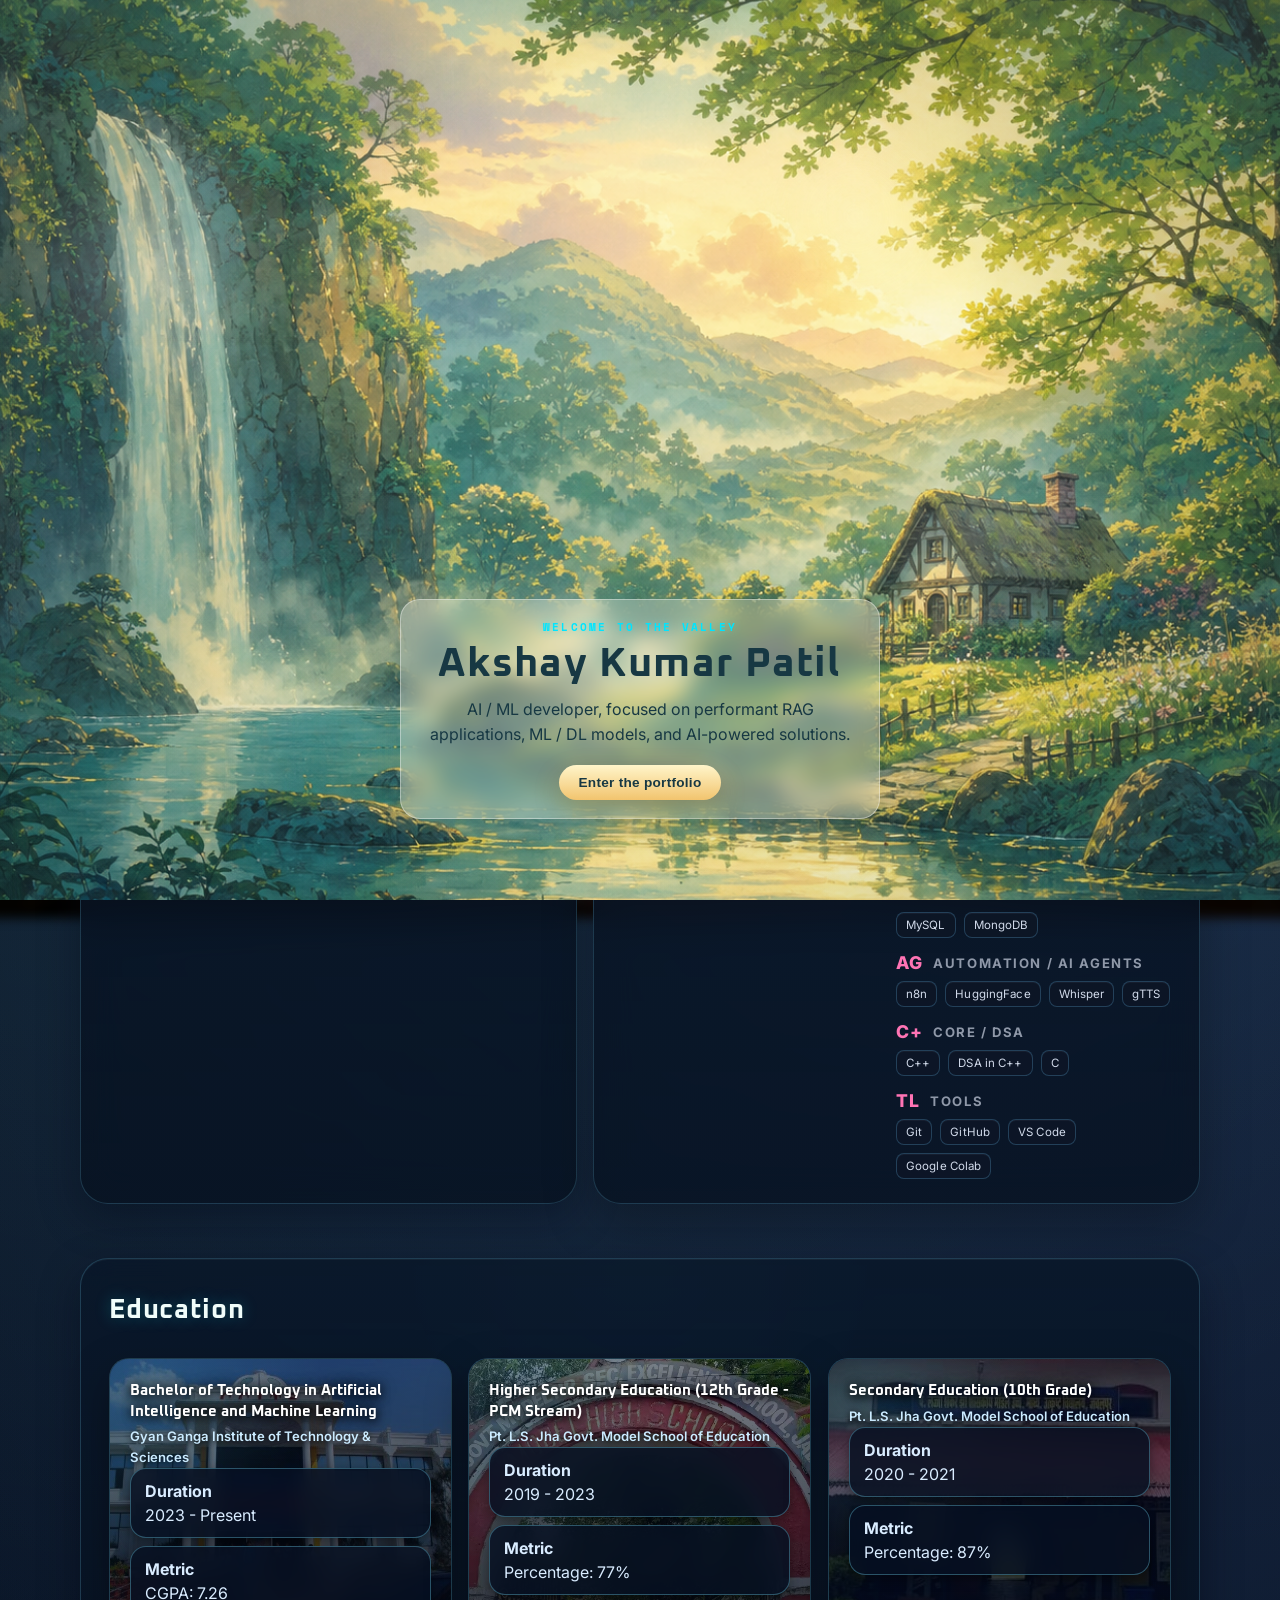
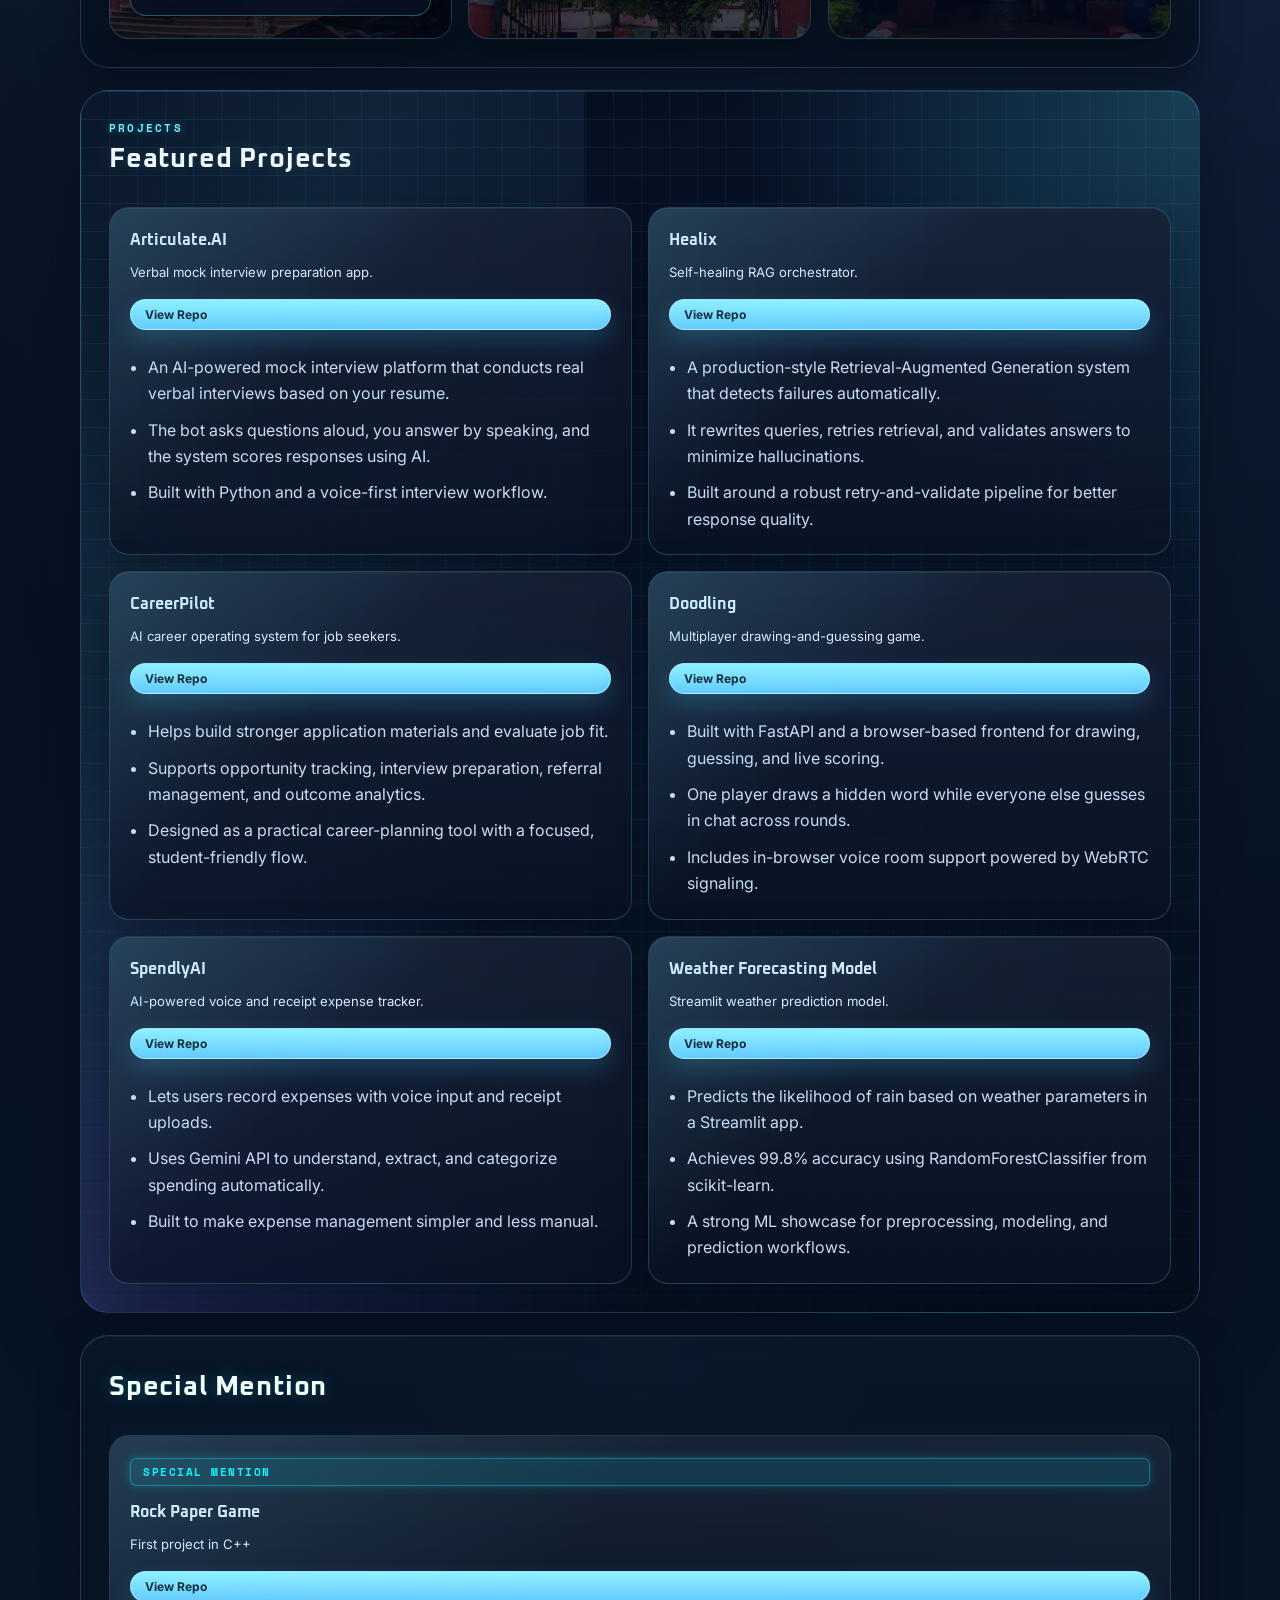
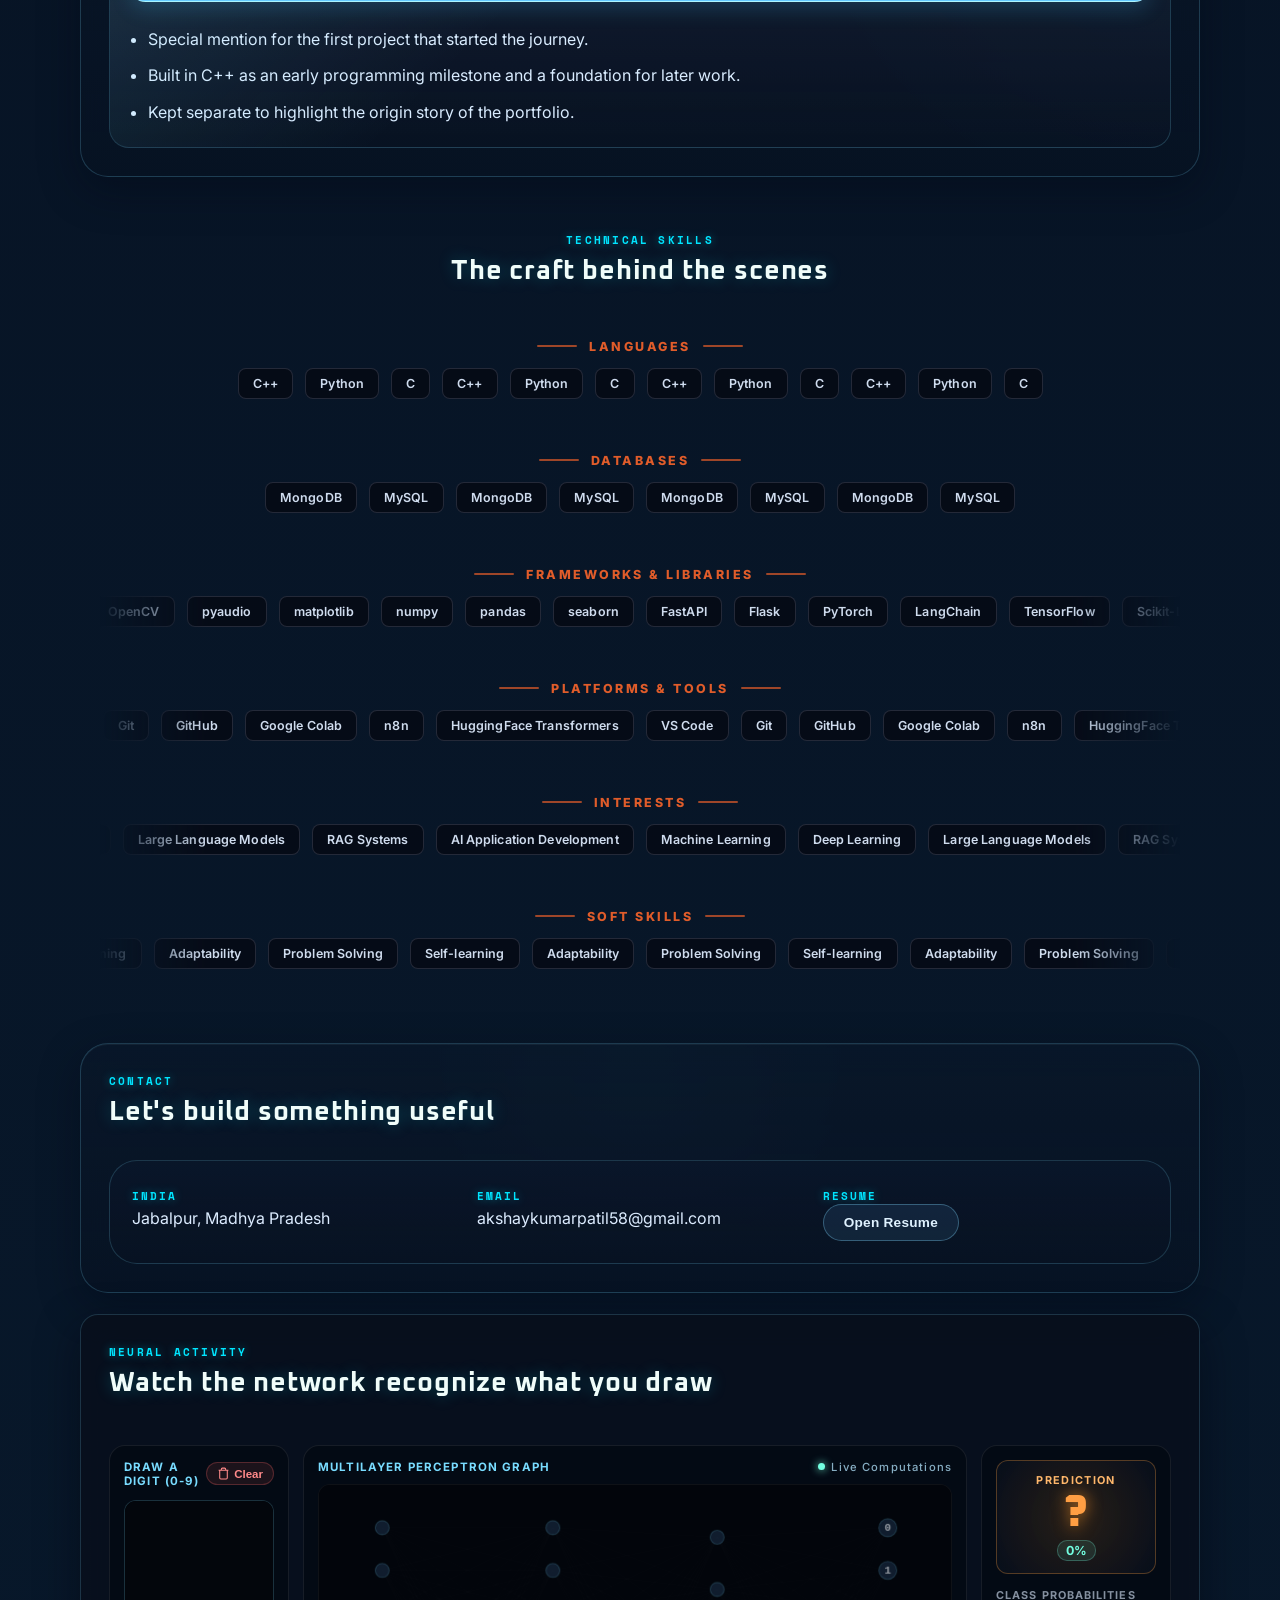
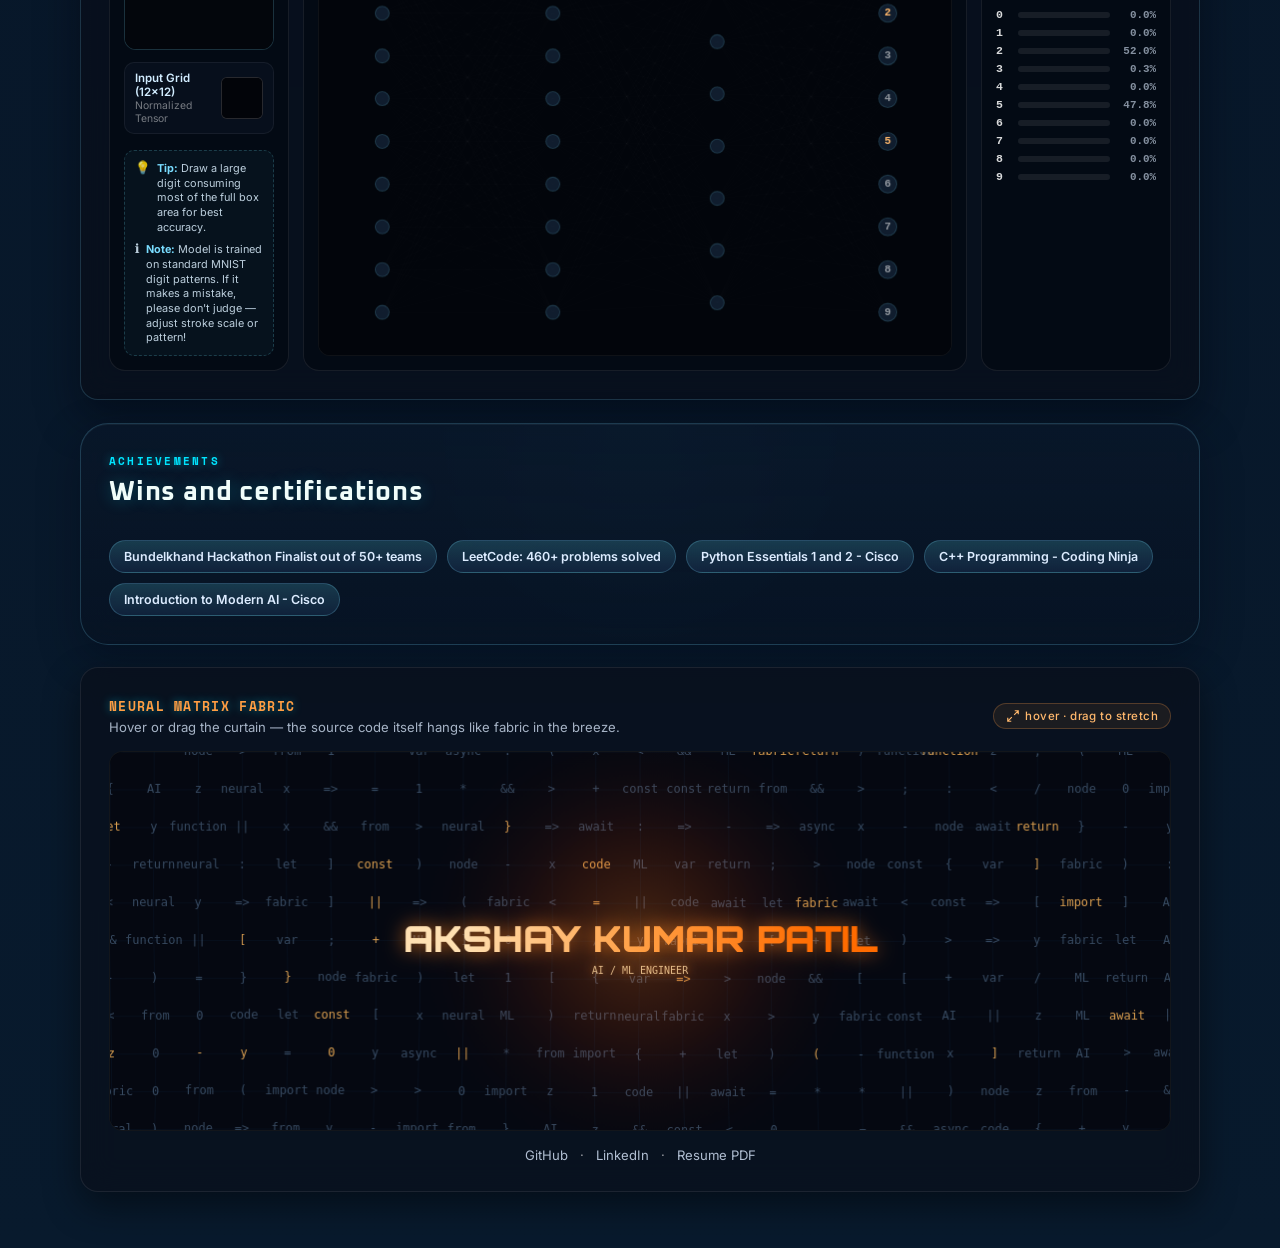
==== index.html @ a9ed763f "build: regenerate static production index.html" ====
<!DOCTYPE html>
<html lang="en">

<head>
  <meta charset="UTF-8" />
  <meta name="viewport" content="width=device-width, initial-scale=1.0" />
  <title>Akshay Kumar Patil | Ghibli Portfolio</title>
  <meta name="description" content="A Ghibli-inspired responsive portfolio for Akshay Kumar Patil." />
  <link rel="preconnect" href="https://fonts.googleapis.com" />
  <link rel="preconnect" href="https://fonts.gstatic.com" crossorigin />
  <link
    href="https://fonts.googleapis.com/css2?family=Audiowide&family=Inter:wght@400;500;600;700;800;900&family=JetBrains+Mono:wght@400;500;600;700&family=Orbitron:wght@700;800;900&family=Oxanium:wght@600;700;800&family=Space+Mono:ital,wght@0,400;0,700;1,400&display=swap"
    rel="stylesheet" />
  <link rel="stylesheet" href="/static/css/style.css" />
</head>

<body style="--scene-bg: url('/static/img/opening-ghibli.png');">
  <div class="site-bg" aria-hidden="true"></div>
  <div class="site-bg skills-bg" id="skills-bg" aria-hidden="true"></div>
  <div class="wind-trail" id="wind-trail" aria-hidden="true">
    <span class="cursor-glow" id="cursor-glow"></span>
  </div>
  <div class="storm-layer" id="storm-layer" aria-hidden="true">
    <div class="storm-vortex" aria-hidden="true">
      <span></span><span></span><span></span><span></span><span></span>
    </div>
    <div class="storm-alert" role="alertdialog" aria-modal="true" aria-labelledby="storm-title"
      aria-describedby="storm-copy">
      <p class="eyebrow">The valley is restless</p>
      <h2 id="storm-title">A little too much wind</h2>
      <p id="storm-copy">The portfolio has been swept into a playful storm.</p>
      <button class="button primary" id="reset-storm" type="button">Reset everything</button>
    </div>
  </div>
  <div class="opening-screen" id="opening-screen" aria-hidden="false">
    <div class="opening-scene">
      <div class="opening-bg"></div>
      <div class="opening-vignette"></div>
      <div class="floating-particles"></div>
      <div class="opening-copy">
        <p class="eyebrow">Welcome to the valley</p>
        <h1>Akshay Kumar Patil</h1>
        <p>AI / ML developer, focused on performant RAG applications, ML / DL models, and AI-powered solutions.</p>
        <button class="enter-button" id="enter-button" type="button">Enter the portfolio</button>
      </div>
    </div>
  </div>

  <main class="portfolio-shell">
    <header class="hero" id="hero">
      <div class="hero-intro glass reveal">
        <div class="hero-embers" aria-hidden="true">
          <span class="ember ember-1"></span>
          <span class="ember ember-2"></span>
          <span class="ember ember-3"></span>
          <span class="ember ember-4"></span>
          <span class="ember ember-5"></span>
        </div>
        <p class="hero-kicker" id="hero-kicker">AI/ML + RAG BUILDS</p>
        <h1 id="hero-name" class="tech-hero-title"><span class="name-first">Akshay</span> <span class="name-mid">Kumar</span> <span class="name-last">Patil</span></h1>
        <p class="hero-bio" id="hero-bio">I build performant RAG applications, ML/DL models, LLM systems, and practical
          machine learning tools with clean demos, robust architectures, and production-ready workflows.</p>
        <div class="hero-chips tech-chips" id="hero-chips"></div>
        <div class="hero-actions tech-actions">
          <button class="tech-btn" id="view-projects" type="button">View Projects</button>
          <button class="tech-btn resume-btn" id="open-resume" type="button"><span class="btn-arrow">↓</span>
            Resume</button>
          <button class="tech-btn" id="contact-me" type="button">Contact Me</button>
        </div>
        <div class="hero-identity-reveal" id="hero-identity-reveal"
          aria-label="Move the pointer across the robot to reveal Akshay">
          <img class="hero-person-image" src="/static/img/hero-akshay-cutout.png" alt="Akshay Kumar Patil" />
          <img class="hero-robot-image" src="/static/img/hero-robot.png" alt="" aria-hidden="true" />
          <span class="hero-reveal-label" aria-hidden="true">Reveal Akshay</span>
        </div>
      </div>

      <div class="hero-panels">
        <section class="hero-stats glass reveal">
          <div class="panel-head">
            <p class="eyebrow">Snapshot</p>
            <h3>At a glance</h3>
          </div>
          <div class="metric-grid" id="hero-metrics"></div>
        </section>

        <section class="hero-analytics glass reveal">
          <div class="panel-head">
            <p class="eyebrow">Analytics & Skills</p>
            <h3>Domain Mastery</h3>
          </div>
          <div class="analytics-layout">
            <div class="competency-map" aria-label="8D competency mapping chart">
              <svg viewBox="0 0 320 320" role="img" aria-labelledby="competency-title competency-description">
                <title id="competency-title">8D competency mapping</title>
                <desc id="competency-description">An abstract radar map representing Akshay's technical competency
                  areas.</desc>
                <g class="map-grid">
                  <circle cx="160" cy="160" r="112"></circle>
                  <circle cx="160" cy="160" r="84"></circle>
                  <circle cx="160" cy="160" r="56"></circle>
                  <circle cx="160" cy="160" r="28"></circle>
                  <path d="M160 48V272M48 160H272M81 81L239 239M239 81L81 239"></path>
                </g>
                <polygon class="map-area" points="160,58 232,88 260,160 229,228 160,258 89,225 58,160 90,91"></polygon>
                <polygon class="map-line" points="160,58 232,88 260,160 229,228 160,258 89,225 58,160 90,91"></polygon>
                <g class="map-points">
                  <circle cx="160" cy="58" r="4"></circle>
                  <circle cx="232" cy="88" r="4"></circle>
                  <circle cx="260" cy="160" r="4"></circle>
                  <circle cx="229" cy="228" r="4"></circle>
                  <circle cx="160" cy="258" r="4"></circle>
                  <circle cx="89" cy="225" r="4"></circle>
                  <circle cx="58" cy="160" r="4"></circle>
                  <circle cx="90" cy="91" r="4"></circle>
                </g>
              </svg>
              <p><span class="map-signal">*</span> 8D COMPETENCY MAPPING</p>
            </div>
            <div class="domain-mastery" id="domain-mastery"></div>
          </div>
        </section>
      </div>
    </header>

    <section class="section glass reveal">
      <div class="section-heading">
        <h3>Education</h3>
      </div>
      <div class="cards grid-3" id="education-grid"></div>
    </section>

    <section class="section glass reveal futuristic-projects" id="projects-section">
      <div class="section-heading">
        <p class="eyebrow">Projects</p>
        <h3>Featured Projects</h3>
      </div>
      <div class="cards grid-2" id="projects-grid"></div>
    </section>

    <section class="section glass reveal">
      <div class="section-heading">
        <h3>Special Mention</h3>
      </div>
      <div class="special-project" id="special-project"></div>
    </section>

    <section class="section glass reveal" id="skills-anchor">
      <div class="section-heading">
        <p class="eyebrow">Technical Skills</p>
        <h3>The craft behind the scenes</h3>
      </div>
      <div class="skills-grid" id="skills-grid"></div>
    </section>

    <section class="section glass reveal" id="contact-section">
      <div class="section-heading">
        <p class="eyebrow">Contact</p>
        <h3>Let's build something useful</h3>
      </div>
      <div class="contact-strip">
        <div>
          <p class="card-label">India</p>
          <p>Jabalpur, Madhya Pradesh</p>
        </div>
        <div>
          <p class="card-label">Email</p>
          <p id="contact-email"></p>
        </div>
        <div>
          <p class="card-label">Resume</p>
          <button class="button secondary" id="footer-open-resume" type="button">Open Resume</button>
        </div>
      </div>
    </section>

    <!-- Neural Activity Section -->
    <section class="section neural-activity-section glass reveal" id="neural-activity-section">
      <div class="section-heading">
        <p class="eyebrow">Neural Activity</p>
        <h3>Watch the network recognize what you draw</h3>
      </div>

      <div class="neural-app-container">
        <!-- Left Panel: Drawing Canvas & Downsample Preview -->
        <div class="neural-canvas-panel">
          <div class="canvas-header">
            <span class="canvas-label">DRAW A DIGIT (0-9)</span>
            <button type="button" class="clear-btn" id="neural-clear-btn">
              <svg viewBox="0 0 24 24" width="13" height="13" fill="none" stroke="currentColor" stroke-width="2">
                <path d="M3 6h18M19 6v14a2 2 0 0 1-2 2H7a2 2 0 0 1-2-2V6m3 0V4a2 2 0 0 1 2-2h4a2 2 0 0 1 2 2v2" />
              </svg>
              Clear
            </button>
          </div>
          <div class="canvas-wrapper">
            <canvas id="neural-draw-canvas" width="160" height="160"></canvas>
          </div>
          <div class="downsample-preview-box">
            <div class="downsample-info">
              <span class="downsample-label">Input Grid (12x12)</span>
              <span class="downsample-sub">Normalized Tensor</span>
            </div>
            <canvas id="neural-downsample-canvas" width="48" height="48"></canvas>
          </div>

          <!-- Drawing Guide Note Box -->
          <div class="drawing-guide-note">
            <div class="guide-note-item">
              <span class="guide-icon">💡</span>
              <p><strong>Tip:</strong> Draw a large digit consuming most of the full box area for best accuracy.</p>
            </div>
            <div class="guide-note-item">
              <span class="guide-icon">ℹ️</span>
              <p><strong>Note:</strong> Model is trained on standard MNIST digit patterns. If it makes a mistake, please
                don't judge — adjust stroke scale or pattern!</p>
            </div>
          </div>
        </div>

        <!-- Center Panel: Interactive Real-Time Neural Network Graph -->
        <div class="neural-graph-panel">
          <div class="graph-header">
            <span>MULTILAYER PERCEPTRON GRAPH</span>
            <span class="pulse-indicator"><span class="pulse-dot"></span> Live Computations</span>
          </div>
          <div class="graph-canvas-wrap" id="neural-graph-wrap">
            <canvas id="neural-graph-canvas"></canvas>
            <div class="neural-tooltip" id="neural-tooltip" aria-hidden="true"></div>
          </div>
        </div>

        <!-- Right Panel: Output & Confidence Distribution -->
        <div class="neural-output-panel">
          <div class="output-prediction-card">
            <span class="output-label">PREDICTION</span>
            <div class="prediction-value" id="neural-pred-val">?</div>
            <div class="confidence-badge" id="neural-conf-badge">0%</div>
          </div>

          <div class="probability-bars-wrap">
            <span class="prob-title">CLASS PROBABILITIES</span>
            <div class="prob-list" id="neural-prob-list">
              <!-- Dynamically populated 0-9 probability bars -->
            </div>
          </div>
        </div>
      </div>
    </section>

    <section class="section glass reveal">
      <div class="section-heading">
        <p class="eyebrow">Achievements</p>
        <h3>Wins and certifications</h3>
      </div>
      <div class="badge-row" id="achievements-row"></div>
    </section>
    <section class="section matrix-fabric-section glass reveal" id="matrix-section">
      <div class="matrix-header">
        <div class="matrix-title-group">
          <p class="eyebrow">Neural Matrix Fabric</p>
          <p class="matrix-desc">Hover or drag the curtain — the source code itself hangs like fabric in the breeze.</p>
        </div>
        <div class="matrix-badge">
          <svg class="matrix-badge-icon" viewBox="0 0 24 24" width="14" height="14" fill="none" stroke="currentColor"
            stroke-width="2">
            <path d="M15 3h6v6M14 10l6-6M9 21H3v-6M10 14l-6 6" />
          </svg>
          <span>hover &middot; drag to stretch</span>
        </div>
      </div>

      <div class="matrix-canvas-card">
        <canvas id="matrix-fabric-canvas"></canvas>
      </div>

      <footer class="matrix-footer">
        <p class="footer-links">
          <a id="footer-github" href="#" target="_blank" rel="noreferrer">GitHub</a>
          <span>&middot;</span>
          <a id="footer-linkedin" href="#" target="_blank" rel="noreferrer">LinkedIn</a>
          <span>&middot;</span>
          <a id="footer-resume" href="#" target="_blank" rel="noreferrer">Resume PDF</a>
        </p>
      </footer>
    </section>

  </main>

  <div class="resume-modal" id="resume-modal" aria-hidden="true">
    <div class="resume-backdrop" id="resume-backdrop"></div>
    <section class="resume-card" role="dialog" aria-modal="true" aria-label="Resume preview">
      <div class="resume-toolbar">
        <div>
          <p class="eyebrow">Resume Preview</p>
          <h3>Akshay Kumar Patil</h3>
        </div>
        <button class="button secondary" id="close-resume" type="button">Close</button>
      </div>
      <iframe class="resume-frame" src="/static/resume/Akshay_updated_resume_main.pdf"
        title="Akshay Kumar Patil Resume"></iframe>
    </section>
  </div>

  <script src="/static/js/main.js"></script>
</body>

</html>
---- static/css/style.css ----
:root {
  --sky-1: #08111f;
  --sky-2: #0b1f35;
  --sky-3: #12385c;
  --ink: #dcecff;
  --surface: rgba(11, 28, 48, 0.42);
  --surface-strong: rgba(15, 38, 64, 0.58);
  --border: rgba(145, 225, 255, 0.24);
  --shadow: 0 14px 40px rgba(3, 8, 20, 0.38);
  --accent: #70e8ff;
  --accent-2: #79a7ff;
  --accent-3: #73ffe1;
  --display-font: 'Oxanium', 'Audiowide', 'Orbitron', -apple-system, sans-serif;
  --body-font: 'Inter', 'Segoe UI', system-ui, sans-serif;
  --mono-font: 'Space Mono', 'JetBrains Mono', monospace;
}

* {
  box-sizing: border-box;
}

html {
  scroll-behavior: smooth;
}

body {
  margin: 0;
  color: var(--ink);
  font-family: var(--body-font);
  background:
    radial-gradient(circle at 20% 0%, rgba(115, 255, 234, 0.12), rgba(115, 255, 234, 0) 28%),
    radial-gradient(circle at 88% 12%, rgba(108, 160, 255, 0.18), rgba(108, 160, 255, 0) 34%),
    linear-gradient(180deg, #050b17 0%, #071324 42%, #081a2d 100%);
  min-height: 100vh;
  overflow-x: hidden;
}

.site-bg {
  position: fixed;
  inset: 0;
  z-index: -2;
  background:
    linear-gradient(180deg, rgba(2, 12, 22, 0.22), rgba(3, 9, 18, 0.70)),
    var(--scene-bg) center center / cover no-repeat;
  transform: scale(1.04);
  filter: saturate(0.82) contrast(1.1) brightness(0.52) hue-rotate(188deg) blur(5px);
}

.site-bg::after {
  content: "";
  position: absolute;
  inset: 0;
  background:
    radial-gradient(circle at 18% 18%, rgba(117, 234, 255, 0.22), rgba(117, 234, 255, 0) 24%),
    radial-gradient(circle at 80% 20%, rgba(132, 124, 255, 0.20), rgba(132, 124, 255, 0) 30%),
    radial-gradient(circle at 55% 78%, rgba(46, 255, 210, 0.10), rgba(46, 255, 210, 0) 28%),
    linear-gradient(180deg, rgba(4, 18, 34, 0.14), rgba(3, 9, 18, 0.42));
}

.skills-bg {
  z-index: -1;
  opacity: 0 !important;
  pointer-events: none;
}

a {
  color: inherit;
  text-decoration: none;
}

.portfolio-shell {
  width: min(1080px, calc(100vw - 48px));
  margin: 0 auto;
  padding: 24px 0 40px;
  position: relative;
  z-index: 3;
}

.opening-screen {
  position: fixed;
  inset: 0;
  z-index: 20;
  background: linear-gradient(180deg, #f9e7bc 0%, #b6ded9 48%, #7a9f95 100%);
  transition: opacity 900ms ease, transform 900ms ease, visibility 900ms ease;
}

.opening-screen.hide {
  opacity: 0;
  visibility: hidden;
  pointer-events: none;
  transform: scale(1.03);
}

.opening-scene {
  position: relative;
  width: 100%;
  height: 100%;
  overflow: hidden;
  isolation: isolate;
}

.opening-bg,
.opening-vignette,
.floating-particles,
.opening-copy {
  position: absolute;
}

.opening-bg {
  inset: 0;
  background: var(--scene-bg) center center / cover no-repeat;
  transform: scale(1.08);
  animation: sceneDrift 18s ease-in-out infinite alternate;
}

.opening-bg::before {
  content: "";
  position: absolute;
  inset: 0;
  background:
    radial-gradient(circle at 50% 28%, rgba(255, 243, 202, 0.28), rgba(255, 243, 202, 0) 32%),
    linear-gradient(180deg, rgba(255, 250, 235, 0.10), rgba(23, 56, 67, 0.24) 72%, rgba(10, 25, 30, 0.34));
  mix-blend-mode: screen;
}

.opening-vignette {
  inset: 0;
  background: radial-gradient(circle at center, rgba(255,255,255,0) 45%, rgba(15,31,35,0.30) 100%);
}

.floating-particles {
  left: -10%;
  right: -10%;
  bottom: 0;
  height: 100%;
  background:
    radial-gradient(circle at 18% 30%, rgba(255,255,255,0.42), rgba(255,255,255,0) 10%),
    radial-gradient(circle at 64% 24%, rgba(255,255,255,0.28), rgba(255,255,255,0) 8%),
    radial-gradient(circle at 72% 58%, rgba(255,255,255,0.24), rgba(255,255,255,0) 9%),
    radial-gradient(circle at 46% 76%, rgba(255,255,255,0.20), rgba(255,255,255,0) 11%);
  opacity: 0.55;
  filter: blur(2px);
  animation: particleDrift 14s linear infinite;
}

.opening-copy {
  left: 50%;
  bottom: 9%;
  transform: translateX(-50%);
  width: min(70vw, 480px);
  padding: 18px 20px;
  text-align: center;
  color: #173843;
  background: rgba(255, 253, 244, 0.28);
  border: 1px solid rgba(255,255,255,0.36);
  border-radius: 20px;
  backdrop-filter: blur(10px);
  box-shadow: 0 12px 36px rgba(37, 63, 68, 0.18);
  animation: copyFloat 6s ease-in-out infinite;
}

.opening-copy h1 {
  margin: 4px 0 7px;
  font-family: var(--display-font);
  font-size: clamp(1.3rem, 3.2vw, 2.8rem);
  letter-spacing: 0.03em;
}

.opening-copy p {
  margin: 0 auto;
  max-width: 56ch;
  line-height: 1.55;
}

.eyebrow {
  margin: 0;
  text-transform: uppercase;
  letter-spacing: 0.20em;
  font-size: 0.7rem;
  font-weight: 700;
  font-family: var(--mono-font);
  color: #00e5ff;
  text-shadow: 0 0 10px rgba(0, 229, 255, 0.45);
}

.enter-button,
.button {
  border: 0;
  border-radius: 999px;
  padding: 10px 20px;
  font-size: 0.85rem;
  font-weight: 700;
  letter-spacing: 0.02em;
  cursor: pointer;
  display: inline-flex;
  align-items: center;
  justify-content: center;
  transition: transform 180ms ease, box-shadow 180ms ease, background 180ms ease;
}

.enter-button {
  margin-top: 18px;
  color: #173843;
  background: linear-gradient(180deg, #fff5ca, #f2c46e);
  box-shadow: 0 10px 26px rgba(183, 131, 38, 0.3);
}

.button:hover,
.enter-button:hover {
  transform: translateY(-2px);
}

.glass {
  background:
    linear-gradient(180deg, rgba(9, 23, 41, 0.88), rgba(7, 18, 34, 0.74)),
    radial-gradient(circle at top, rgba(95, 224, 255, 0.10), rgba(95, 224, 255, 0) 38%);
  border: 1px solid rgba(123, 221, 255, 0.20);
  box-shadow:
    var(--shadow),
    inset 0 1px 0 rgba(213, 249, 255, 0.05);
  backdrop-filter: blur(16px);
}

.wind-trail {
  position: fixed;
  inset: 0;
  z-index: 1;
  pointer-events: none;
  overflow: hidden;
}

.wind-streak,
.wind-leaf,
.cursor-glow {
  position: absolute;
  left: var(--x);
  top: var(--y);
  transform-origin: center;
  will-change: transform, opacity, filter;
  mix-blend-mode: screen;
}

.cursor-glow {
  width: 124px;
  height: 124px;
  border-radius: 999px;
  background:
    radial-gradient(circle at center, rgba(255, 238, 173, 0.68), rgba(255, 196, 112, 0.42) 28%, rgba(255, 146, 72, 0.20) 52%, rgba(255, 146, 72, 0) 76%);
  filter: blur(15px);
  opacity: 0;
  transform: translate(-50%, -50%) scale(0.8);
  transition:
    opacity 220ms ease,
    transform 180ms ease;
}

.cursor-glow.active {
  opacity: 1;
  transform: translate(-50%, -50%) scale(1);
}

.wind-streak {
  width: var(--len);
  height: 1px;
  border-radius: 999px;
  background: linear-gradient(90deg, rgba(255, 255, 255, 0), rgba(255, 255, 255, 0.72), rgba(255, 255, 255, 0.04));
  filter: blur(0.15px) drop-shadow(0 0 4px rgba(255, 255, 255, 0.14));
  mix-blend-mode: screen;
  animation: streakDrift var(--dur) ease-out forwards;
}

.wind-leaf {
  width: var(--leaf-size);
  height: calc(var(--leaf-size) * 0.62);
  border-radius: 100% 0 100% 55%;
  background:
    radial-gradient(circle at 30% 30%, rgba(255, 255, 255, 0.5), rgba(255, 255, 255, 0) 28%),
    linear-gradient(135deg, rgba(191, 220, 138, 0.95), rgba(120, 156, 78, 0.82));
  box-shadow: 0 0 10px rgba(179, 215, 125, 0.16);
  opacity: 0.72;
  animation: leafDrift var(--dur) ease-out forwards;
}

.wind-leaf::before {
  content: "";
  position: absolute;
  left: 50%;
  top: 12%;
  width: 1px;
  height: 80%;
  background: rgba(255, 255, 255, 0.38);
  transform: translateX(-50%) rotate(20deg);
  opacity: 0.35;
}

.storm-layer {
  position: fixed;
  inset: 0;
  z-index: 30;
  display: grid;
  place-items: center;
  overflow: hidden;
  pointer-events: none;
  visibility: hidden;
  opacity: 0;
  background: radial-gradient(circle at 50% 52%, rgba(14, 31, 40, 0.08), rgba(8, 20, 29, 0.52));
  transition: opacity 300ms ease, visibility 300ms ease;
}

.storm-layer.active {
  visibility: visible;
  opacity: 1;
}

.storm-vortex {
  position: absolute;
  left: 50%;
  top: 50%;
  width: min(72vw, 760px);
  height: min(72vw, 760px);
  transform: translate(-50%, -50%);
  opacity: 0;
  filter: blur(0.3px);
}

.storm-layer.active .storm-vortex {
  opacity: 1;
  animation: vortexPulse 2.4s ease-in-out infinite;
}

.storm-vortex span {
  position: absolute;
  left: 50%;
  top: 50%;
  width: 78%;
  height: 16%;
  border: 1px solid rgba(232, 247, 242, 0.42);
  border-left-color: rgba(255, 220, 148, 0.72);
  border-radius: 50%;
  box-shadow: 0 0 18px rgba(191, 230, 220, 0.18);
  transform: translate(-50%, -50%) rotate(var(--ring-rotation)) scaleY(var(--ring-scale));
  animation: vortexSpin 1.7s linear infinite;
}

.storm-vortex span:nth-child(1) { --ring-rotation: 2deg; --ring-scale: 0.55; width: 46%; }
.storm-vortex span:nth-child(2) { --ring-rotation: 38deg; --ring-scale: 0.72; animation-delay: -0.35s; }
.storm-vortex span:nth-child(3) { --ring-rotation: 82deg; --ring-scale: 0.88; animation-delay: -0.7s; }
.storm-vortex span:nth-child(4) { --ring-rotation: 126deg; --ring-scale: 1; animation-delay: -1.05s; }
.storm-vortex span:nth-child(5) { --ring-rotation: 168deg; --ring-scale: 0.7; width: 92%; animation-delay: -1.4s; }

.storm-alert {
  position: relative;
  z-index: 2;
  width: min(90vw, 420px);
  padding: 28px;
  color: #173843;
  text-align: center;
  background: rgba(255, 250, 230, 0.84);
  border: 1px solid rgba(255, 255, 255, 0.7);
  border-radius: 26px;
  box-shadow: 0 24px 80px rgba(4, 19, 27, 0.36);
  backdrop-filter: blur(16px) saturate(120%);
  opacity: 0;
  transform: translateY(24px) scale(0.94);
  pointer-events: none;
}

.storm-layer.ready .storm-alert {
  pointer-events: auto;
  animation: stormAlertIn 600ms cubic-bezier(0.22, 1, 0.36, 1) forwards;
}

.storm-alert h2 {
  margin: 8px 0;
  font-family: var(--display-font);
  font-size: clamp(1.7rem, 4vw, 2.5rem);
}

.storm-alert p:not(.eyebrow) {
  margin: 0 0 18px;
  line-height: 1.6;
}

body.storm-active .portfolio-shell {
  pointer-events: none;
}

.storm-piece {
  transform-origin: center;
  will-change: transform, filter, opacity;
}

body.storm-active .storm-piece {
  animation: stormScatter var(--storm-duration) cubic-bezier(0.12, 0.72, 0.18, 1) var(--storm-delay) both;
}

body.storm-resetting .storm-piece {
  animation: stormReturn 700ms cubic-bezier(0.22, 1, 0.36, 1) both;
}

body.screen-blink::after {
  content: "";
  position: fixed;
  inset: 0;
  z-index: 60;
  pointer-events: none;
  background: rgba(255, 250, 219, 0.92);
  animation: screenBlink 700ms ease-out forwards;
}

@keyframes streakDrift {
  0% {
    opacity: 0;
    transform: translate(-50%, -50%) rotate(var(--angle)) scaleX(0.18) translateX(0) translateY(0);
  }
  18% {
    opacity: 0.62;
  }
  58% {
    opacity: 0.36;
    transform: translate(-50%, -50%) rotate(var(--angle)) scaleX(0.9) translateX(calc(var(--travel) * 0.52)) translateY(var(--sway));
  }
  100% {
    opacity: 0;
    transform: translate(-50%, -50%) rotate(var(--angle)) scaleX(1) translateX(var(--travel)) translateY(0);
  }
}

@keyframes leafDrift {
  0% {
    opacity: 0;
    transform: translate(-50%, -50%) rotate(var(--leaf-rot)) scale(0.72);
  }
  18% {
    opacity: 0.88;
  }
  100% {
    opacity: 0;
    transform: translate(calc(-50% + var(--leaf-dx)), calc(-50% + var(--leaf-dy))) rotate(calc(var(--leaf-rot) + 220deg)) scale(0.92);
  }
}

@keyframes vortexPulse {
  0%, 100% { transform: translate(-50%, -50%) scale(0.82); opacity: 0.58; }
  50% { transform: translate(-50%, -50%) scale(1.08); opacity: 0.92; }
}

@keyframes vortexSpin {
  from { margin-left: -2%; transform: translate(-50%, -50%) rotate(var(--ring-rotation)) scaleY(var(--ring-scale)); }
  to { margin-left: 2%; transform: translate(-50%, -50%) rotate(calc(var(--ring-rotation) + 360deg)) scaleY(var(--ring-scale)); }
}

@keyframes stormScatter {
  0% { transform: translate3d(0, 0, 0) rotate(0deg) scale(1); filter: blur(0); opacity: 1; }
  38% { transform: translate3d(calc(var(--storm-x) * 0.52), calc(var(--storm-y) * 0.52), 0) rotate(calc(var(--storm-rotation) * 0.55)) scale(1.02); filter: blur(0.5px); opacity: 0.94; }
  100% { transform: translate3d(var(--storm-x), var(--storm-y), 0) rotate(var(--storm-rotation)) scale(var(--storm-scale)); filter: blur(1px); opacity: 0.76; }
}

@keyframes stormReturn {
  0% { transform: translate3d(var(--storm-x), var(--storm-y), 0) rotate(var(--storm-rotation)) scale(var(--storm-scale)); filter: blur(1px); opacity: 0.76; }
  100% { transform: translate3d(0, 0, 0) rotate(0deg) scale(1); filter: blur(0); opacity: 1; }
}

@keyframes stormAlertIn {
  from { opacity: 0; transform: translateY(24px) scale(0.94); }
  to { opacity: 1; transform: translateY(0) scale(1); }
}

@keyframes screenBlink {
  0% { opacity: 0; }
  20% { opacity: 1; }
  48% { opacity: 0.34; }
  70% { opacity: 0.78; }
  100% { opacity: 0; }
}

.hero {
  display: grid;
  gap: 16px;
  padding: 16px 0 24px;
  align-items: start;
}

.hero-panels {
  display: grid;
  grid-template-columns: 0.92fr 1.08fr;
  gap: 14px;
  align-items: stretch;
}

.hero-text,
.hero-card,
.section,
.footer {
  border-radius: 28px;
}

.hero-text {
  padding: 34px 26px;
  min-height: 320px;
}

.hero-intro,
.hero-stats,
.hero-analytics,
.contact-strip {
  border-radius: 28px;
}

.hero-intro {
  position: relative;
  padding: 24px 26px;
  overflow: hidden;
  display: grid;
  gap: 6px;
  align-content: start;
  justify-items: start;
  background:
    linear-gradient(180deg, rgba(10, 25, 44, 0.90), rgba(8, 19, 34, 0.78)),
    radial-gradient(circle at top left, rgba(101, 222, 255, 0.16), rgba(101, 222, 255, 0) 34%);
  border: 1px solid rgba(122, 221, 255, 0.22);
  backdrop-filter: blur(20px) saturate(130%);
  box-shadow: var(--shadow);
  color: #def1ff;
}

.hero-intro::before {
  content: "";
  position: absolute;
  inset: 0;
  background:
    radial-gradient(circle at 0% 0%, rgba(111, 229, 255, 0.20), rgba(111, 229, 255, 0) 32%),
    radial-gradient(circle at 100% 100%, rgba(120, 116, 255, 0.16), rgba(120, 116, 255, 0) 30%);
  pointer-events: none;
}

.hero-intro > * {
  position: relative;
  z-index: 1;
}

/* hero identity reveal — hidden below 1200px, activated by desktop media query */
.hero-identity-reveal {
  display: none;
  --reveal-x: 50%;
  --reveal-y: 50%;
  --reveal-size: 0px;
}

.hero-person-image {
  clip-path: circle(var(--reveal-size) at var(--reveal-x) var(--reveal-y));
  transition: clip-path 0.14s ease;
}

.hero-identity-reveal.is-revealing .hero-reveal-label {
  opacity: 0;
}

.hero-embers {
  position: absolute;
  inset: 0;
  pointer-events: none;
  overflow: hidden;
  z-index: 0;
}

.ember {
  position: absolute;
  width: 3px;
  height: 3px;
  border-radius: 50%;
  background: #00f0ff;
  box-shadow: 0 0 8px #00f0ff, 0 0 16px rgba(0, 240, 255, 0.7);
  opacity: 0.8;
  animation: emberFloat 6s ease-in-out infinite alternate;
}

.ember-1 { top: 18%; left: 32%; width: 3.5px; height: 3.5px; animation-duration: 5s; animation-delay: 0s; }
.ember-2 { top: 12%; left: 48%; width: 2.5px; height: 2.5px; animation-duration: 7s; animation-delay: 1.5s; }
.ember-3 { top: 22%; left: 62%; width: 4px; height: 4px; animation-duration: 6.5s; animation-delay: 0.8s; }
.ember-4 { top: 58%; left: 16%; width: 3px; height: 3px; animation-duration: 8s; animation-delay: 2s; }
.ember-5 { top: 62%; left: 42%; width: 2.5px; height: 2.5px; animation-duration: 5.5s; animation-delay: 3s; }

@keyframes emberFloat {
  0% { transform: translateY(0px) translateX(0px); opacity: 0.4; }
  50% { transform: translateY(-8px) translateX(4px); opacity: 0.95; }
  100% { transform: translateY(-16px) translateX(-3px); opacity: 0.3; }
}

.hero-kicker {
  margin: 0 0 4px;
  font-family: 'Space Mono', 'JetBrains Mono', monospace;
  font-size: clamp(0.72rem, 1vw, 0.84rem);
  line-height: 1.35;
  letter-spacing: 0.20em;
  text-transform: uppercase;
  font-weight: 700;
  color: #00e5ff;
  text-shadow: 0 0 12px rgba(0, 229, 255, 0.45);
}

.tech-hero-title {
  margin: 2px 0 10px;
  font-family: 'Oxanium', 'Audiowide', 'Orbitron', monospace;
  font-size: clamp(2.0rem, 3.8vw, 3.4rem);
  line-height: 1.08;
  letter-spacing: 0.03em;
  font-weight: 800;
  max-width: 100%;
  display: flex;
  flex-wrap: wrap;
  gap: 0 0.28em;
  align-items: baseline;
  text-transform: uppercase;
}

.tech-hero-title .name-first {
  color: #ffffff;
  text-shadow: 0 0 12px rgba(0, 240, 255, 0.45), 0 0 24px rgba(0, 240, 255, 0.25);
}

.tech-hero-title .name-mid {
  color: #a5f3fc;
  text-shadow: 0 0 14px rgba(0, 240, 255, 0.65), 0 0 28px rgba(0, 240, 255, 0.35);
}

.tech-hero-title .name-last {
  color: #00f0ff;
  text-shadow:
    0 0 14px rgba(0, 240, 255, 0.95),
    0 0 32px rgba(0, 240, 255, 0.65),
    0 0 65px rgba(0, 180, 255, 0.35);
}

.hero-bio {
  margin: 2px 0 12px;
  font-family: 'Space Mono', 'JetBrains Mono', monospace;
  font-size: clamp(0.84rem, 1.08vw, 0.95rem);
  line-height: 1.68;
  font-weight: 400;
  color: #cbd5e1;
  max-width: 52ch;
}

.hero-chips {
  display: flex;
  flex-wrap: wrap;
  gap: 8px;
  margin: 2px 0 14px;
}

.tech-chip {
  font-family: 'Space Mono', 'JetBrains Mono', monospace;
  font-size: 0.72rem;
  font-weight: 600;
  letter-spacing: 0.03em;
  color: #67e8f9;
  background: rgba(6, 16, 30, 0.85);
  border: 1px solid rgba(0, 229, 255, 0.28);
  padding: 4px 10px;
  border-radius: 6px;
  transition: all 0.2s ease;
}

.tech-chip:hover {
  border-color: rgba(0, 240, 255, 0.65);
  box-shadow: 0 0 12px rgba(0, 240, 255, 0.35);
  transform: translateY(-1px);
}

.tech-actions {
  display: flex;
  flex-wrap: wrap;
  gap: 12px;
  align-items: center;
  margin-top: 2px;
}

.tech-btn {
  font-family: 'Space Mono', 'JetBrains Mono', monospace;
  font-size: 0.88rem;
  font-weight: 700;
  letter-spacing: 0.04em;
  color: #00f0ff;
  background: #040914;
  border: 1.5px solid rgba(0, 229, 255, 0.45);
  border-radius: 8px;
  padding: 10px 18px;
  cursor: pointer;
  transition: all 0.2s cubic-bezier(0.16, 1, 0.3, 1);
  box-shadow: 0 4px 14px rgba(0, 0, 0, 0.45);
  display: inline-flex;
  align-items: center;
  justify-content: center;
  line-height: 1.2;
  text-decoration: none;
}

.tech-btn:hover {
  color: #7ef2ff;
  background: rgba(0, 229, 255, 0.12);
  border-color: #00f0ff;
  box-shadow: 0 0 18px rgba(0, 229, 255, 0.42), 0 4px 20px rgba(0, 0, 0, 0.6);
  transform: translateY(-2px);
}

.tech-btn .btn-arrow {
  display: inline-block;
  margin-right: 6px;
  font-weight: 900;
  transform: translateY(-1px);
}

.hero-panels .glass {
  background:
    linear-gradient(180deg, rgba(9, 22, 40, 0.90), rgba(7, 17, 31, 0.78)),
    radial-gradient(circle at top, rgba(95, 224, 255, 0.10), rgba(95, 224, 255, 0) 42%);
  border: 1px solid rgba(123, 221, 255, 0.18);
  backdrop-filter: blur(18px) saturate(120%);
}

.hero-text h2,
.section-heading h3,
.hero-card h3 {
  margin: 10px 0 12px;
  font-family: var(--display-font);
  line-height: 1.06;
}

.hero-text h2 {
  font-size: clamp(2rem, 4.4vw, 4.1rem);
  max-width: 12ch;
  letter-spacing: 0.01em;
}

.hero-summary {
  max-width: 52ch;
  font-size: 0.82rem;
  line-height: 1.65;
  margin: 2px 0 0;
  padding-left: 1rem;
  display: grid;
  gap: 3px;
  list-style: disc;
  list-style-position: outside;
  color: rgba(220, 240, 255, 0.75);
}

.hero-summary li {
  padding-left: 0.15rem;
  display: list-item;
}

.hero-summary li::marker {
  color: rgba(112, 232, 255, 0.5);
  font-size: 0.85em;
}

.button.primary {
  color: #071722;
  background: linear-gradient(180deg, #93f5ff, #62cbff);
}

.button.secondary {
  color: #dff2ff;
  background: rgba(97, 182, 255, 0.10);
  border: 1px solid rgba(132, 220, 255, 0.32);
}

.hero-card {
  padding: 24px;
  display: flex;
  flex-direction: column;
  justify-content: space-between;
}

.card-label {
  margin: 0;
  font-family: var(--mono-font);
  text-transform: uppercase;
  letter-spacing: 0.18em;
  font-size: 0.7rem;
  font-weight: 700;
  color: #00e5ff;
  text-shadow: 0 0 10px rgba(0, 229, 255, 0.4);
}

.hero-meta {
  margin: 0;
  display: grid;
  gap: 18px;
}

.hero-meta dt {
  font-size: 0.76rem;
  text-transform: uppercase;
  letter-spacing: 0.2em;
  opacity: 0.7;
}

.hero-meta dd {
  margin: 6px 0 0;
  font-size: 1.02rem;
  line-height: 1.5;
}

.section {
  margin-top: 16px;
  padding: 22px;
  display: grid;
  align-content: start;
}

.section-heading {
  margin-bottom: 14px;
}

.section-heading h3 {
  font-family: var(--display-font);
  font-size: clamp(1.2rem, 2.2vw, 1.7rem);
  color: #f0fdfa;
  font-weight: 700;
  letter-spacing: 0.03em;
  text-shadow: 0 0 16px rgba(0, 240, 255, 0.25);
}

/* ── Technical Skills section: no bg card, centered ── */
#skills-anchor {
  background: none !important;
  border: none !important;
  box-shadow: none !important;
  backdrop-filter: none !important;
  padding: 32px 0;
}

#skills-anchor .section-heading {
  text-align: center;
}

#skills-anchor .section-heading .eyebrow {
  justify-content: center;
  display: flex;
}

#skills-anchor .skill-group h4 {
  text-align: center;
  padding-left: 0;
  border-left: none;
  position: relative;
  display: flex;
  align-items: center;
  justify-content: center;
  gap: 12px;
}

#skills-anchor .skill-group h4::before,
#skills-anchor .skill-group h4::after {
  content: "";
  flex: 1;
  max-width: 40px;
  height: 2px;
  background: #e05c2a;
  border-radius: 2px;
  opacity: 0.7;
}

.futuristic-projects {
  position: relative;
  overflow: hidden;
  background:
    radial-gradient(circle at top right, rgba(76, 219, 255, 0.22), rgba(76, 219, 255, 0) 28%),
    radial-gradient(circle at bottom left, rgba(119, 103, 255, 0.20), rgba(119, 103, 255, 0) 34%),
    linear-gradient(160deg, rgba(5, 11, 30, 0.94), rgba(10, 26, 46, 0.86) 52%, rgba(6, 15, 28, 0.94));
  border: 1px solid rgba(110, 214, 255, 0.22);
  box-shadow:
    0 24px 80px rgba(3, 10, 24, 0.42),
    inset 0 1px 0 rgba(173, 243, 255, 0.08);
}

.futuristic-projects::before {
  content: "";
  position: absolute;
  inset: 0;
  background:
    linear-gradient(rgba(111, 214, 255, 0.08) 1px, transparent 1px),
    linear-gradient(90deg, rgba(111, 214, 255, 0.06) 1px, transparent 1px);
  background-size: 28px 28px;
  mask-image: linear-gradient(180deg, rgba(0, 0, 0, 0.9), rgba(0, 0, 0, 0.35));
  pointer-events: none;
}

.futuristic-projects::after {
  content: "";
  position: absolute;
  inset: 0;
  background:
    linear-gradient(120deg, rgba(255, 255, 255, 0) 18%, rgba(119, 234, 255, 0.10) 50%, rgba(255, 255, 255, 0) 82%);
  transform: translateX(-55%);
  animation: futureSweep 7.5s linear infinite;
  pointer-events: none;
}

.futuristic-projects > * {
  position: relative;
  z-index: 1;
}

.futuristic-projects .eyebrow {
  color: #77eaff;
}

.futuristic-projects .section-heading h3 {
  color: #eef7ff;
  text-shadow: 0 0 18px rgba(120, 233, 255, 0.16);
}

.futuristic-projects .card {
  background:
    linear-gradient(180deg, rgba(12, 22, 44, 0.86), rgba(10, 18, 36, 0.72)),
    radial-gradient(circle at top, rgba(88, 225, 255, 0.12), rgba(88, 225, 255, 0) 42%);
  border: 1px solid rgba(121, 226, 255, 0.22);
  box-shadow:
    0 20px 50px rgba(2, 6, 20, 0.34),
    inset 0 1px 0 rgba(226, 251, 255, 0.06);
  color: #d9ecff;
}

.futuristic-projects .card::before {
  background:
    linear-gradient(135deg, rgba(117, 225, 255, 0.18), rgba(117, 225, 255, 0) 40%),
    linear-gradient(180deg, rgba(255, 255, 255, 0.04), rgba(255, 255, 255, 0));
}

.futuristic-projects .card h4,
.futuristic-projects .card p,
.futuristic-projects .project-list li {
  color: inherit;
}

.futuristic-projects .repo-link {
  color: #071722;
  background: linear-gradient(180deg, #8ff2ff, #5ec8ff);
  border: 1px solid rgba(197, 250, 255, 0.55);
  box-shadow: 0 10px 24px rgba(63, 194, 255, 0.22);
}

.futuristic-projects .project-list {
  color: #c7dcf3;
}

.cards {
  display: grid;
  gap: 16px;
}

.grid-3 {
  grid-template-columns: repeat(3, minmax(0, 1fr));
}

.grid-2 {
  grid-template-columns: repeat(2, minmax(0, 1fr));
}

.card {
  position: relative;
  padding: 18px 16px;
  border-radius: 18px;
  background:
    linear-gradient(180deg, rgba(11, 22, 42, 0.88), rgba(8, 18, 34, 0.76)),
    radial-gradient(circle at top, rgba(88, 225, 255, 0.10), rgba(88, 225, 255, 0) 40%);
  border: 1px solid rgba(121, 226, 255, 0.20);
  overflow: hidden;
  display: grid;
  align-content: start;
  gap: 8px;
  color: #d9ecff;
}

.card::before {
  content: "";
  position: absolute;
  inset: 0;
  background:
    linear-gradient(135deg, rgba(117, 225, 255, 0.14), rgba(117, 225, 255, 0) 42%),
    linear-gradient(180deg, rgba(255,255,255,0.05), rgba(255,255,255,0));
  pointer-events: none;
}

.card h4 {
  margin: 0 0 4px;
  font-family: var(--display-font);
  font-size: 1rem;
  font-weight: 700;
}

.card p {
  margin: 0;
  font-size: 0.82rem;
  line-height: 1.6;
}

.timeline {
  display: grid;
  gap: 8px;
  margin-top: 12px;
}

.timeline-item {
  padding: 12px 14px;
  border-radius: 16px;
  background: rgba(92, 180, 255, 0.08);
  border: 1px solid rgba(121, 226, 255, 0.16);
}

.timeline-item strong {
  display: block;
  margin-bottom: 4px;
}

.education-card {
  position: relative;
  isolation: isolate;
  background: linear-gradient(180deg, rgba(10, 20, 38, 0.88), rgba(7, 15, 29, 0.94));
  border: 1px solid rgba(121, 226, 255, 0.22);
  box-shadow: 0 16px 40px rgba(0, 0, 0, 0.35);
  transition:
    transform 0.38s cubic-bezier(0.22, 1, 0.36, 1),
    box-shadow 0.38s cubic-bezier(0.22, 1, 0.36, 1),
    border-color 0.3s ease;
  will-change: transform;
}

.education-card-bg {
  position: absolute;
  inset: 0;
  z-index: 0;
  background-size: cover;
  background-position: center center;
  background-repeat: no-repeat;
  opacity: 0.78;
  filter: saturate(1.25) brightness(1.05) contrast(1.05);
  transform: scale(1);
  transition:
    transform 0.55s cubic-bezier(0.22, 1, 0.36, 1),
    opacity 0.4s ease,
    filter 0.4s ease;
  pointer-events: none;
}

.education-card::before {
  content: "";
  position: absolute;
  inset: 0;
  z-index: 1;
  background:
    radial-gradient(circle at 10% 10%, rgba(95, 225, 255, 0.15), transparent 45%),
    linear-gradient(180deg, rgba(6, 15, 30, 0.42) 0%, rgba(4, 10, 22, 0.75) 100%);
  pointer-events: none;
}

.education-card-content {
  position: relative;
  z-index: 2;
  display: flex;
  flex-direction: column;
  justify-content: space-between;
  height: 100%;
}

.education-card h4 {
  font-size: 0.95rem;
  line-height: 1.35;
  color: #ffffff;
  text-shadow: 0 2px 8px rgba(0, 0, 0, 0.95), 0 0 14px rgba(0, 0, 0, 0.9);
}

.education-institution {
  color: #cbebff;
  font-weight: 600;
  margin-bottom: 8px;
  text-shadow: 0 1px 6px rgba(0, 0, 0, 0.95);
}

.education-card .timeline {
  margin-top: auto;
}

.education-card .timeline-item {
  background: rgba(6, 16, 34, 0.84);
  backdrop-filter: blur(10px);
  border: 1px solid rgba(121, 226, 255, 0.32);
  box-shadow: 0 4px 12px rgba(0, 0, 0, 0.4);
  transition: transform 0.3s ease, background 0.3s ease, border-color 0.3s ease;
}

/* Hover transition: scales up smoothly ("comes small large to the user") */
.education-card:hover {
  transform: translateY(-8px) scale(1.035);
  border-color: rgba(121, 226, 255, 0.75);
  box-shadow:
    0 24px 50px rgba(0, 0, 0, 0.65),
    0 0 35px rgba(88, 225, 255, 0.32),
    inset 0 1px 0 rgba(255, 255, 255, 0.2);
}

.education-card:hover .education-card-bg {
  transform: scale(1.10);
  opacity: 0.92;
  filter: saturate(1.35) brightness(1.12) contrast(1.08);
}

.education-card:hover .timeline-item {
  background: rgba(10, 26, 52, 0.90);
  border-color: rgba(121, 226, 255, 0.55);
  transform: translateY(-1px);
}

.project-list {
  margin: 12px 0 0;
  padding-left: 18px;
  display: grid;
  gap: 10px;
}

.repo-link {
  display: inline-flex;
  align-self: start;
  margin-top: 8px;
  margin-bottom: 4px;
  padding: 7px 14px;
  border-radius: 999px;
  color: #071722;
  background: linear-gradient(180deg, #8ff2ff, #5ec8ff);
  border: 1px solid rgba(197, 250, 255, 0.55);
  box-shadow: 0 8px 20px rgba(63, 194, 255, 0.18);
  font-size: 0.75rem;
  font-weight: 700;
  transition: transform 200ms ease, box-shadow 200ms ease;
}

.repo-link:hover {
  transform: translateY(-2px);
  box-shadow: 0 12px 28px rgba(63, 194, 255, 0.28);
}

.panel-head h3 {
  margin: 4px 0 0;
  font-family: var(--display-font);
  font-size: 1.15rem;
  font-weight: 700;
  letter-spacing: 0.02em;
  color: #f0fdfa;
  text-shadow: 0 0 14px rgba(0, 240, 255, 0.22);
}

.metric-grid {
  display: grid;
  grid-template-columns: repeat(2, minmax(0, 1fr));
  gap: 10px;
  align-items: stretch;
}

.metric-card {
  padding: 12px 14px 10px;
  border-radius: 14px;
  background: linear-gradient(180deg, rgba(11, 24, 44, 0.86), rgba(9, 19, 35, 0.76));
  border: 1px solid rgba(121, 226, 255, 0.18);
  display: flex;
  flex-direction: column;
  justify-content: flex-start;
  gap: 6px;
  min-height: 72px;
  min-width: 0;
}

.hero-stats {
  padding: 18px;
  overflow: hidden;
  display: grid;
  align-content: start;
}

.hero-stats .panel-head {
  margin-bottom: 14px;
}

.hero-stats .panel-head h3 {
  margin-top: 4px;
}

.hero-stats .metric-card {
  min-height: 76px;
  padding: 12px 14px 10px;
}

.hero-stats .metric-value {
  line-height: 0.95;
}

.hero-stats .metric-label {
  display: block;
  max-width: 100%;
  line-height: 1.35;
  overflow-wrap: anywhere;
}

.metric-value {
  font-family: var(--display-font);
  font-size: 1.5rem;
  font-weight: 800;
  line-height: 1;
  color: #00f0ff;
  letter-spacing: 0.02em;
  text-shadow: 0 0 14px rgba(0, 240, 255, 0.45);
}

.metric-label {
  font-family: var(--mono-font);
  font-size: 0.68rem;
  letter-spacing: 0.12em;
  text-transform: uppercase;
  color: #94a3b8;
  line-height: 1.25;
}

.hero-analytics {
  padding: 16px 18px 14px;
  display: grid;
  align-content: start;
  background:
    radial-gradient(circle at top left, rgba(96, 227, 255, 0.14), rgba(255,255,255,0) 26%),
    linear-gradient(180deg, rgba(8, 18, 35, 0.94), rgba(6, 13, 26, 0.88));
  border: 1px solid rgba(121, 226, 255, 0.14);
  color: #c9d2e1;
  box-shadow: 0 20px 50px rgba(0, 0, 0, 0.28);
}

.hero-analytics .panel-head {
  display: flex;
  align-items: baseline;
  justify-content: space-between;
  gap: 18px;
  padding-bottom: 12px;
  border-bottom: 1px solid rgba(103, 117, 153, 0.30);
}

.hero-analytics .panel-head .eyebrow {
  color: #a8b1c5;
}

.hero-analytics .panel-head h3 {
  margin: 0;
  color: #dce4f2;
  font-size: clamp(1rem, 1.8vw, 1.3rem);
  font-weight: 700;
}

.analytics-layout {
  display: grid;
  grid-template-columns: minmax(220px, 0.86fr) minmax(0, 1.14fr);
  gap: 14px;
  margin-top: 12px;
  align-items: start;
}

.competency-map {
  min-height: 260px;
  display: grid;
  place-items: center;
  align-content: center;
  padding: 14px;
  width: 100%;
  border: 1px solid rgba(72, 86, 120, 0.56);
  background: radial-gradient(circle at center, rgba(19, 45, 62, 0.48), rgba(5, 10, 20, 0.80) 68%);
  border-radius: 4px;
}

.competency-map svg {
  width: min(100%, 300px);
  height: auto;
  overflow: visible;
}

.map-grid circle,
.map-grid path {
  fill: none;
  stroke: rgba(65, 143, 166, 0.34);
  stroke-width: 1;
}

.map-area {
  fill: rgba(19, 169, 185, 0.26);
  stroke: rgba(101, 225, 235, 0.72);
  stroke-width: 2;
}

.map-line {
  fill: none;
  stroke: rgba(150, 115, 255, 0.86);
  stroke-width: 2;
  filter: drop-shadow(0 0 5px rgba(78, 193, 221, 0.5));
}

.map-points circle {
  fill: #a4edee;
  stroke: #5b77ff;
  stroke-width: 2;
}

.competency-map > p {
  width: 100%;
  margin: 2px 0 0;
  color: #7f8aa1;
  font-size: 0.65rem;
  letter-spacing: 0.14em;
}

.map-signal {
  color: #73b8ff;
  font-size: 1rem;
}

.domain-mastery {
  display: grid;
  gap: 14px;
  margin-top: 0;
  align-content: start;
  min-width: 0;
}

.domain-group {
  display: grid;
  gap: 8px;
  align-content: start;
}

.domain-title {
  display: flex;
  align-items: center;
  gap: 10px;
  color: #8f98a8;
  text-transform: uppercase;
  letter-spacing: 0.09em;
  font-size: 0.78rem;
  font-weight: 800;
}

.domain-icon {
  color: #ff74b4;
  font-size: 1.1rem;
}

.domain-title h4 {
  margin: 0;
  font-size: 0.82rem;
  letter-spacing: 0.12em;
}

.domain-tags {
  display: flex;
  flex-wrap: wrap;
  gap: 8px;
}

.domain-tag {
  display: inline-flex;
  align-items: center;
  padding: 5px 9px;
  border-radius: 8px;
  background: rgba(13, 23, 39, 0.94);
  border: 1px solid rgba(110, 201, 255, 0.24);
  color: #d1daea;
  font-size: 0.72rem;
  letter-spacing: 0.01em;
  box-shadow: inset 0 1px 0 rgba(255,255,255,0.04);
}

.contact-strip {
  display: grid;
  grid-template-columns: repeat(3, minmax(0, 1fr));
  gap: 16px;
  padding: 16px;
  align-items: start;
  background: linear-gradient(180deg, rgba(10, 23, 42, 0.88), rgba(8, 18, 34, 0.76));
  border: 1px solid rgba(121, 226, 255, 0.18);
}

.contact-strip > div {
  min-width: 0;
}

.contact-strip p {
  margin: 4px 0 0;
}

.project-list li {
  line-height: 1.65;
}

.special-project {
  display: grid;
}

.special-card {
  background:
    linear-gradient(180deg, rgba(12, 24, 44, 0.90), rgba(8, 18, 34, 0.78)),
    radial-gradient(circle at top right, rgba(91, 230, 255, 0.12), rgba(91, 230, 255, 0) 36%);
  border: 1px solid rgba(121, 226, 255, 0.20);
}

.special-badge {
  display: inline-flex;
  align-self: flex-start;
  margin-bottom: 8px;
  padding: 5px 12px;
  border-radius: 6px;
  background: rgba(0, 229, 255, 0.12);
  border: 1px solid rgba(0, 229, 255, 0.35);
  font-family: var(--mono-font);
  font-size: 0.68rem;
  font-weight: 700;
  letter-spacing: 0.14em;
  text-transform: uppercase;
  color: #00f0ff;
  box-shadow: 0 0 10px rgba(0, 229, 255, 0.25);
}

/* ── Technical Skills: Marquee Ticker ── */
.skills-grid {
  display: flex;
  flex-direction: column;
  gap: 32px;
  overflow: hidden;
}

.skill-group {
  display: flex;
  flex-direction: column;
  gap: 14px;
  padding: 0;
  background: none;
  border: none;
  border-radius: 0;
  overflow: hidden;
}

.skill-group h4 {
  margin: 0;
  padding-left: 14px;
  border-left: 3px solid #e05c2a;
  font-family: var(--body-font);
  font-size: 0.78rem;
  font-weight: 800;
  letter-spacing: 0.20em;
  text-transform: uppercase;
  color: #e05c2a;
}

/* Ticker track wrapper — centered + edge fade */
.skill-ticker-wrap {
  overflow: hidden;
  position: relative;
  display: flex;
  justify-content: center;
  -webkit-mask-image: linear-gradient(90deg, transparent 0%, #000 10%, #000 90%, transparent 100%);
  mask-image: linear-gradient(90deg, transparent 0%, #000 10%, #000 90%, transparent 100%);
}

.skill-ticker-wrap:hover .skill-ticker-track {
  animation-play-state: paused;
}

/* The scrolling track — 4 copies for seamless centered loop */
.skill-ticker-track {
  display: flex;
  gap: 12px;
  width: max-content;
  will-change: transform;
}

/* Odd rows scroll left → right, even rows scroll right → left */
.skill-group:nth-child(odd) .skill-ticker-track {
  animation: skillTickerLeft 32s linear infinite;
}

.skill-group:nth-child(even) .skill-ticker-track {
  animation: skillTickerRight 32s linear infinite;
}

/* 4 copies: one full cycle = -25% shift */
@keyframes skillTickerLeft {
  0%   { transform: translateX(0); }
  100% { transform: translateX(-25%); }
}

@keyframes skillTickerRight {
  0%   { transform: translateX(-25%); }
  100% { transform: translateX(0); }
}

.skill-tag {
  display: inline-flex;
  align-items: center;
  white-space: nowrap;
  flex-shrink: 0;
  padding: 7px 14px;
  border-radius: 8px;
  background: rgba(6, 10, 22, 0.90);
  border: 1px solid rgba(200, 200, 230, 0.16);
  color: #cfdcee;
  font-size: 0.78rem;
  font-weight: 600;
  letter-spacing: 0.01em;
  cursor: default;
  transition: border-color 200ms ease, background 200ms ease, color 200ms ease;
}

.skill-tag:hover {
  border-color: rgba(224, 92, 42, 0.60);
  background: rgba(224, 92, 42, 0.10);
  color: #f4c6ac;
}

.skill-tags,
.badge-row {
  display: flex;
  flex-wrap: wrap;
  gap: 10px;
}

.badge {
  padding: 8px 14px;
  border-radius: 999px;
  background: linear-gradient(180deg, rgba(100, 233, 255, 0.18), rgba(95, 155, 255, 0.10));
  border: 1px solid rgba(124, 222, 255, 0.22);
  font-size: 0.78rem;
  font-weight: 600;
}

.resume-modal {
  position: fixed;
  inset: 0;
  z-index: 40;
  display: grid;
  place-items: center;
  opacity: 0;
  pointer-events: none;
  transition: opacity 220ms ease;
}

.resume-modal.open {
  opacity: 1;
  pointer-events: auto;
}

.resume-backdrop {
  position: absolute;
  inset: 0;
  background: rgba(10, 22, 25, 0.24);
  backdrop-filter: blur(12px) saturate(70%);
}

.resume-card {
  position: relative;
  width: min(92vw, 980px);
  height: min(86vh, 900px);
  background: rgba(255, 250, 240, 0.92);
  border: 1px solid rgba(255,255,255,0.58);
  border-radius: 28px;
  box-shadow: 0 28px 80px rgba(9, 25, 29, 0.38);
  overflow: hidden;
  transform-style: preserve-3d;
}

.resume-modal.open .resume-card {
  animation: cubeOpen 700ms cubic-bezier(0.22, 1, 0.36, 1);
}

.resume-toolbar {
  display: flex;
  justify-content: space-between;
  gap: 14px;
  align-items: center;
  padding: 18px 18px 14px;
  background: rgba(255,255,255,0.72);
  border-bottom: 1px solid rgba(18, 36, 40, 0.08);
}

.resume-toolbar h3 {
  margin: 8px 0 0;
  font-family: var(--display-font);
}

.resume-frame {
  width: 100%;
  height: calc(100% - 76px);
  border: 0;
  background: #fff;
}

/* ── Neural Activity Visualization Section ─── */
.neural-activity-section {
  margin-top: 20px;
  padding: 20px 22px;
  position: relative;
  background: rgba(8, 14, 26, 0.75);
  border: 1px solid rgba(120, 220, 255, 0.18);
  border-radius: 18px;
  backdrop-filter: blur(16px);
  box-shadow: 0 16px 40px rgba(2, 6, 16, 0.5);
  overflow: hidden;
}

.neural-app-container {
  display: grid;
  grid-template-columns: 180px 1fr 190px;
  gap: 14px;
  margin-top: 14px;
  align-items: stretch;
}

@media (max-width: 960px) {
  .neural-app-container {
    grid-template-columns: 1fr;
  }
}

/* Left Panel: Drawing Canvas */
.neural-canvas-panel {
  display: flex;
  flex-direction: column;
  gap: 12px;
  background: rgba(4, 9, 18, 0.7);
  border: 1px solid rgba(255, 255, 255, 0.08);
  border-radius: 16px;
  padding: 14px;
}

.canvas-header {
  display: flex;
  justify-content: space-between;
  align-items: center;
}

.canvas-label {
  font-size: 0.72rem;
  font-weight: 700;
  letter-spacing: 0.1em;
  color: #79dcff;
}

.clear-btn {
  display: flex;
  align-items: center;
  gap: 4px;
  padding: 4px 10px;
  background: rgba(255, 100, 100, 0.1);
  border: 1px solid rgba(255, 100, 100, 0.25);
  border-radius: 12px;
  color: #ff8a8a;
  font-size: 0.72rem;
  font-weight: 600;
  cursor: pointer;
  transition: all 0.2s ease;
}

.clear-btn:hover {
  background: rgba(255, 100, 100, 0.22);
  color: #ffffff;
  border-color: rgba(255, 120, 120, 0.5);
}

.canvas-wrapper {
  position: relative;
  width: 100%;
  aspect-ratio: 1 / 1;
  background: #03060c;
  border: 1px solid rgba(120, 220, 255, 0.2);
  border-radius: 12px;
  overflow: hidden;
  box-shadow: inset 0 0 20px rgba(0, 0, 0, 0.8);
  cursor: crosshair;
}

#neural-draw-canvas {
  display: block;
  width: 100%;
  height: 100%;
  touch-action: none;
}

.downsample-preview-box {
  display: flex;
  align-items: center;
  justify-content: space-between;
  background: rgba(10, 20, 36, 0.6);
  border: 1px solid rgba(255, 255, 255, 0.06);
  border-radius: 10px;
  padding: 8px 10px;
}

.downsample-info {
  display: flex;
  flex-direction: column;
}

.downsample-label {
  font-size: 0.72rem;
  font-weight: 600;
  color: #d1ecff;
}

.downsample-sub {
  font-size: 0.65rem;
  color: rgba(255, 255, 255, 0.45);
}

#neural-downsample-canvas {
  width: 42px;
  height: 42px;
  border-radius: 6px;
  border: 1px solid rgba(255, 255, 255, 0.15);
  background: #020409;
  image-rendering: pixelated;
}

.drawing-guide-note {
  display: flex;
  flex-direction: column;
  gap: 8px;
  margin-top: 4px;
  padding: 10px;
  background: rgba(112, 232, 255, 0.04);
  border: 1px dashed rgba(112, 232, 255, 0.2);
  border-radius: 10px;
}

.guide-note-item {
  display: flex;
  align-items: flex-start;
  gap: 6px;
  font-size: 0.68rem;
  line-height: 1.35;
  color: rgba(220, 240, 255, 0.85);
}

.guide-note-item p {
  margin: 0;
}

.guide-note-item strong {
  color: #79dcff;
}

.guide-icon {
  font-size: 0.78rem;
  line-height: 1;
  flex-shrink: 0;
  margin-top: 1px;
}

/* Center Panel: Neural Graph Canvas */
.neural-graph-panel {
  display: flex;
  flex-direction: column;
  background: rgba(4, 9, 18, 0.7);
  border: 1px solid rgba(255, 255, 255, 0.08);
  border-radius: 16px;
  padding: 14px;
}

.graph-header {
  display: flex;
  justify-content: space-between;
  align-items: center;
  margin-bottom: 10px;
  font-size: 0.72rem;
  font-weight: 700;
  letter-spacing: 0.1em;
  color: #79dcff;
}

.pulse-indicator {
  display: flex;
  align-items: center;
  gap: 6px;
  font-size: 0.7rem;
  font-weight: 500;
  color: rgba(180, 230, 255, 0.75);
}

.pulse-dot {
  width: 7px;
  height: 7px;
  border-radius: 50%;
  background: #73ffe1;
  box-shadow: 0 0 8px #73ffe1;
  animation: pulseGlow 1.8s ease-in-out infinite;
}

@keyframes pulseGlow {
  0%, 100% { transform: scale(1); opacity: 0.6; }
  50% { transform: scale(1.3); opacity: 1; }
}

.graph-canvas-wrap {
  position: relative;
  width: 100%;
  height: 100%;
  min-height: 280px;
  background: #02050b;
  border-radius: 12px;
  border: 1px solid rgba(255, 255, 255, 0.05);
  overflow: hidden;
}

#neural-graph-canvas {
  display: block;
  width: 100%;
  height: 100%;
}

.neural-tooltip {
  position: absolute;
  pointer-events: none;
  z-index: 20;
  background: rgba(10, 20, 35, 0.94);
  border: 1px solid rgba(120, 220, 255, 0.35);
  border-radius: 10px;
  padding: 8px 12px;
  font-size: 0.72rem;
  color: #e0f2fe;
  box-shadow: 0 8px 24px rgba(0, 0, 0, 0.6);
  backdrop-filter: blur(12px);
  display: none;
  max-width: 220px;
  line-height: 1.4;
}

/* Right Panel: Output & Probabilities */
.neural-output-panel {
  display: flex;
  flex-direction: column;
  gap: 14px;
  background: rgba(4, 9, 18, 0.7);
  border: 1px solid rgba(255, 255, 255, 0.08);
  border-radius: 16px;
  padding: 14px;
}

.output-prediction-card {
  display: flex;
  flex-direction: column;
  align-items: center;
  justify-content: center;
  background: radial-gradient(circle at center, rgba(255, 150, 40, 0.15), rgba(8, 16, 30, 0.8));
  border: 1px solid rgba(255, 160, 60, 0.3);
  border-radius: 12px;
  padding: 12px;
  text-align: center;
}

.output-label {
  font-size: 0.68rem;
  font-weight: 700;
  letter-spacing: 0.12em;
  color: #ffb86c;
}

.prediction-value {
  font-family: var(--display-font), "Orbitron", sans-serif;
  font-size: 2.8rem;
  font-weight: 900;
  color: #ff9e43;
  text-shadow: 0 0 16px rgba(255, 150, 40, 0.7);
  line-height: 1.1;
  margin: 2px 0;
}

.confidence-badge {
  font-size: 0.78rem;
  font-weight: 700;
  color: #73ffe1;
  background: rgba(115, 255, 225, 0.1);
  padding: 2px 8px;
  border-radius: 10px;
  border: 1px solid rgba(115, 255, 225, 0.25);
}

.probability-bars-wrap {
  display: flex;
  flex-direction: column;
  gap: 6px;
}

.prob-title {
  font-size: 0.68rem;
  font-weight: 700;
  letter-spacing: 0.1em;
  color: rgba(220, 235, 255, 0.6);
}

.prob-list {
  display: flex;
  flex-direction: column;
  gap: 5px;
}

.prob-item {
  display: grid;
  grid-template-columns: 16px 1fr 40px;
  align-items: center;
  gap: 6px;
  font-size: 0.72rem;
  font-weight: 600;
}

.prob-digit {
  color: rgba(255, 255, 255, 0.85);
  font-family: monospace;
}

.prob-bar-track {
  height: 6px;
  background: rgba(255, 255, 255, 0.08);
  border-radius: 3px;
  overflow: hidden;
}

.prob-bar-fill {
  height: 100%;
  width: 0%;
  background: linear-gradient(90deg, #40b0ff, #70e8ff);
  border-radius: 3px;
  transition: width 0.15s ease, background 0.15s ease;
}

.prob-item.active .prob-bar-fill {
  background: linear-gradient(90deg, #ff9e43, #ffd000);
  box-shadow: 0 0 8px rgba(255, 160, 40, 0.6);
}

.prob-val {
  text-align: right;
  font-size: 0.68rem;
  color: rgba(220, 235, 255, 0.6);
  font-family: monospace;
}

.prob-item.active .prob-val {
  color: #ffb86c;
  font-weight: 700;
}
/* ── end Neural Activity Section ─── */

/* ── Neural Matrix Fabric Section ─── */
.matrix-fabric-section {
  width: 100%;
  margin-top: 24px;
  padding: 24px 28px;
  position: relative;
  background: rgba(10, 15, 26, 0.65);
  border: 1px solid rgba(255, 255, 255, 0.08);
  border-radius: 18px;
  backdrop-filter: blur(16px);
  box-shadow: 0 14px 36px rgba(0, 0, 0, 0.45);
  overflow: hidden;
}

.matrix-header {
  display: flex;
  justify-content: space-between;
  align-items: center;
  flex-wrap: wrap;
  gap: 8px;
  margin-bottom: 16px;
}

.matrix-title-group .eyebrow {
  font-size: 0.82rem;
  font-weight: 700;
  text-transform: uppercase;
  letter-spacing: 0.1em;
  color: #ff9e43;
  margin-bottom: 3px;
}

.matrix-desc {
  font-size: 0.82rem;
  color: rgba(220, 235, 255, 0.75);
  margin: 0;
}

.matrix-badge {
  display: flex;
  align-items: center;
  gap: 5px;
  padding: 5px 12px;
  background: rgba(255, 158, 67, 0.08);
  border: 1px solid rgba(255, 158, 67, 0.25);
  border-radius: 14px;
  color: #ffb86c;
  font-size: 0.72rem;
  font-weight: 500;
  letter-spacing: 0.04em;
  white-space: nowrap;
}

.matrix-canvas-card {
  position: relative;
  width: 100%;
  height: clamp(240px, 30vw, 380px);
  border-radius: 14px;
  overflow: hidden;
  background: #04070d;
  border: 1px solid rgba(255, 255, 255, 0.06);
  box-shadow: inset 0 0 40px rgba(0, 0, 0, 0.8);
  cursor: grab;
}

.matrix-canvas-card:active {
  cursor: grabbing;
}

#matrix-fabric-canvas {
  display: block;
  width: 100%;
  height: 100%;
}

.matrix-footer {
  margin-top: 16px;
  text-align: center;
}

.matrix-footer .footer-links {
  display: flex;
  justify-content: center;
  align-items: center;
  gap: 12px;
  font-size: 0.82rem;
  color: rgba(255, 255, 255, 0.6);
  margin: 0;
}

.matrix-footer .footer-links a {
  color: rgba(220, 235, 255, 0.8);
  text-decoration: none;
  transition: color 0.2s ease;
}

.matrix-footer .footer-links a:hover {
  color: #ff9e43;
}
/* ── end Neural Matrix Fabric Section ─── */

.reveal {
  opacity: 0;
  transform: translateY(28px);
  transition: opacity 700ms ease, transform 700ms ease;
}

.reveal.in-view {
  opacity: 1;
  transform: translateY(0);
}

@keyframes sceneDrift {
  from { transform: scale(1.08) translate3d(-1.5%, -1%, 0); }
  to { transform: scale(1.13) translate3d(1.5%, 1%, 0); }
}

@keyframes particleDrift {
  from { transform: translate3d(-2%, 2%, 0); opacity: 0.42; }
  50% { opacity: 0.65; }
  to { transform: translate3d(2%, -2%, 0); opacity: 0.42; }
}

@keyframes copyFloat {
  0%, 100% { transform: translateX(-50%) translateY(0); }
  50% { transform: translateX(-50%) translateY(-6px); }
}

@keyframes cubeOpen {
  from {
    transform: perspective(1200px) rotateY(-78deg) rotateX(8deg) scale(0.9);
    opacity: 0;
  }
  to {
    transform: perspective(1200px) rotateY(0deg) rotateX(0deg) scale(1);
    opacity: 1;
  }
}

@keyframes futureSweep {
  from {
    transform: translateX(-55%);
  }
  to {
    transform: translateX(55%);
  }
}

body.resume-open .portfolio-shell {
  filter: blur(10px) saturate(0.85);
  pointer-events: none;
  user-select: none;
}

/* Give large laptop and monitor layouts more breathing room. */
@media (min-width: 1200px) {
  .portfolio-shell {
    width: min(1120px, calc(100vw - 64px));
    padding-top: 28px;
    padding-bottom: 56px;
  }

  .hero {
    min-height: calc(100vh - 28px);
    gap: 20px;
    padding-bottom: 32px;
    align-content: center;
  }

  .hero-panels {
    gap: 16px;
    grid-template-columns: minmax(0, 0.9fr) minmax(0, 1.1fr);
  }

  .hero-intro {
    padding: 28px 30px;
    gap: 8px;
    min-height: 400px;
  }

  .hero-intro .hero-kicker,
  .hero-intro .tech-hero-title,
  .hero-intro .hero-bio,
  .hero-intro .tech-chips,
  .hero-intro .tech-actions,
  .hero-intro h1,
  .hero-intro h2,
  .hero-intro .hero-summary,
  .hero-intro .hero-chips,
  .hero-intro .hero-actions {
    max-width: 58%;
  }

  .hero-identity-reveal {
    --reveal-x: 50%;
    --reveal-y: 50%;
    --reveal-size: 0px;
    display: block;
    position: absolute;
    z-index: 2;
    right: clamp(16px, 2.5vw, 40px);
    bottom: 0;
    width: min(28vw, 340px);
    height: calc(100% - 14px);
    overflow: hidden;
    background: transparent;
    cursor: crosshair;
  }

  .hero-identity-reveal img {
    position: absolute;
    inset: 0;
    width: 100%;
    height: 100%;
    object-fit: cover;
    object-position: center top;
  }

  .hero-person-image {
    object-fit: cover !important;
    object-position: center top !important;
    filter: saturate(0.92) contrast(1.06) brightness(0.94);
    z-index: 2;
    clip-path: none !important;
    -webkit-mask-image: radial-gradient(
      circle var(--reveal-size) at var(--reveal-x) var(--reveal-y),
      black 35%,
      rgba(0, 0, 0, 0.75) 58%,
      rgba(0, 0, 0, 0.2) 78%,
      transparent 100%
    );
    mask-image: radial-gradient(
      circle var(--reveal-size) at var(--reveal-x) var(--reveal-y),
      black 35%,
      rgba(0, 0, 0, 0.75) 58%,
      rgba(0, 0, 0, 0.2) 78%,
      transparent 100%
    );
  }

  .hero-robot-image {
    z-index: 1;
  }

  .hero-identity-reveal::after {
    display: none;
  }

  .hero-reveal-label {
    position: absolute;
    z-index: 3;
    left: 50%;
    bottom: 14px;
    transform: translateX(-50%);
    padding: 5px 10px;
    border-radius: 999px;
    color: #dff8ff;
    background: rgba(4, 13, 26, 0.72);
    border: 1px solid rgba(126, 220, 255, 0.28);
    font-size: 0.62rem;
    font-weight: 700;
    letter-spacing: 0.08em;
    text-transform: uppercase;
    white-space: nowrap;
    transition: opacity 160ms ease;
  }

  .hero-identity-reveal.is-revealing .hero-reveal-label {
    opacity: 0;
  }

  .hero-stats,
  .hero-analytics {
    padding: 24px;
  }

  .hero-stats .metric-card {
    min-height: 90px;
    padding: 16px 16px 14px;
  }

  .hero-stats .metric-value {
    font-size: 1.7rem;
  }

  .hero-stats .metric-label {
    font-size: 0.72rem;
  }

  .analytics-layout {
    grid-template-columns: minmax(260px, 0.9fr) minmax(0, 1.1fr);
    gap: 18px;
  }

  .competency-map {
    min-height: 300px;
    padding: 18px;
  }

  .domain-mastery {
    gap: 14px;
  }

  .section {
    margin-top: 22px;
    padding: 28px;
  }

  .section-heading {
    margin-bottom: 20px;
  }

  .cards {
    gap: 16px;
  }

  .card {
    padding: 22px 20px;
    border-radius: 20px;
  }

  .skills-grid {
    gap: 14px;
  }

  .skill-group {
    padding: 20px;
  }

  .contact-strip {
    gap: 20px;
    padding: 22px;
  }

  .footer {

    margin-top: 24px;
    padding: 24px 28px;
  }
}

@media (max-width: 1100px) {
  .skills-grid {
    grid-template-columns: repeat(2, minmax(0, 1fr));
  }

  .grid-3 {
    grid-template-columns: repeat(2, minmax(0, 1fr));
  }

  .hero-panels {
    grid-template-columns: 1fr;
  }

  .contact-strip {
    grid-template-columns: 1fr;
  }
}

@media (max-width: 760px) {
  body {
    --scene-bg: url("/static/img/opening-ghibli-mobile.png");
  }

  .skills-bg {
    background:
      linear-gradient(180deg, rgba(2, 12, 22, 0.22), rgba(3, 9, 18, 0.70)),
      url("/static/img/skills-bg-mobile.png") center center / cover no-repeat;
  }

  .wind-trail {
    opacity: 0 !important;
  }

  .wind-streak,
  .wind-leaf,
  .cursor-glow {
    display: none !important;
  }

  .portfolio-shell {
    width: min(100vw - 20px, 1160px);
    padding-top: 16px;
  }

  .hero-text,
  .section,
  .footer,
  .hero-card,
  .hero-intro,
  .hero-stats,
  .hero-analytics,
  .contact-strip,
  .resume-card {
    border-radius: 24px;
  }

  .hero-intro,
  .hero-stats,
  .hero-analytics,
  .section,
  .hero-card {
    padding: 18px;
  }

  .hero-analytics .panel-head {
    display: block;
  }

  .hero-analytics .panel-head h3 {
    margin-top: 6px;
  }

  .analytics-layout {
    grid-template-columns: 1fr;
    gap: 14px;
  }

  .competency-map {
    min-height: 260px;
  }

  .grid-3,
  .grid-2,
  .skills-grid {
    grid-template-columns: 1fr;
  }

  .opening-copy {
    bottom: 6%;
    padding: 20px;
  }

  .opening-copy h1 {
    font-size: clamp(1.8rem, 9vw, 3rem);
  }

  .metric-grid {
    grid-template-columns: 1fr;
  }

  .metric-card {
    min-height: 88px;
  }

  .hero-intro h2 {
    max-width: 100%;
  }

  .hero-intro h1 {
    font-size: clamp(2.1rem, 10vw, 3.4rem);
    max-width: 100%;
  }

  .hero-kicker {
    font-size: 1rem;
  }

  .hero-summary {
    padding-left: 1rem;
  }

  .resume-card {
    width: 96vw;
    height: 88vh;
  }

  .resume-frame {
    height: calc(100% - 90px);
  }
}
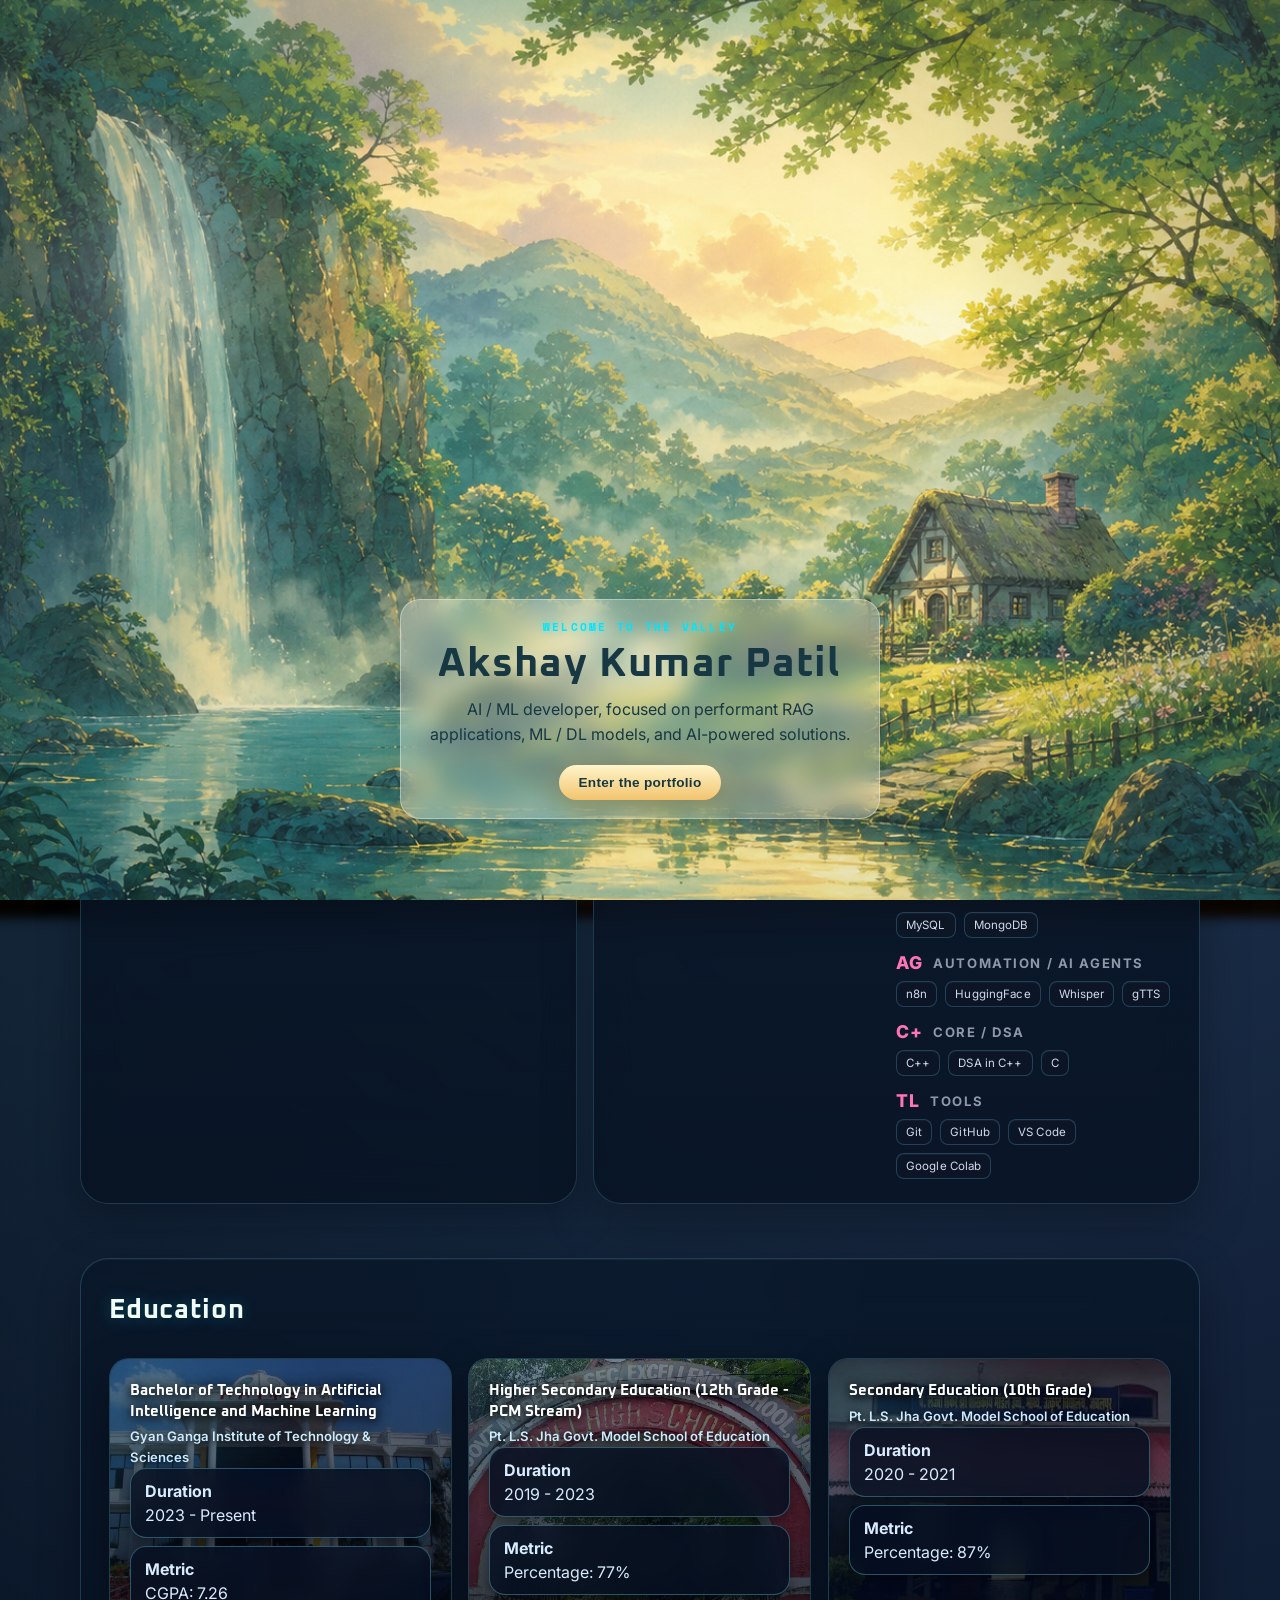
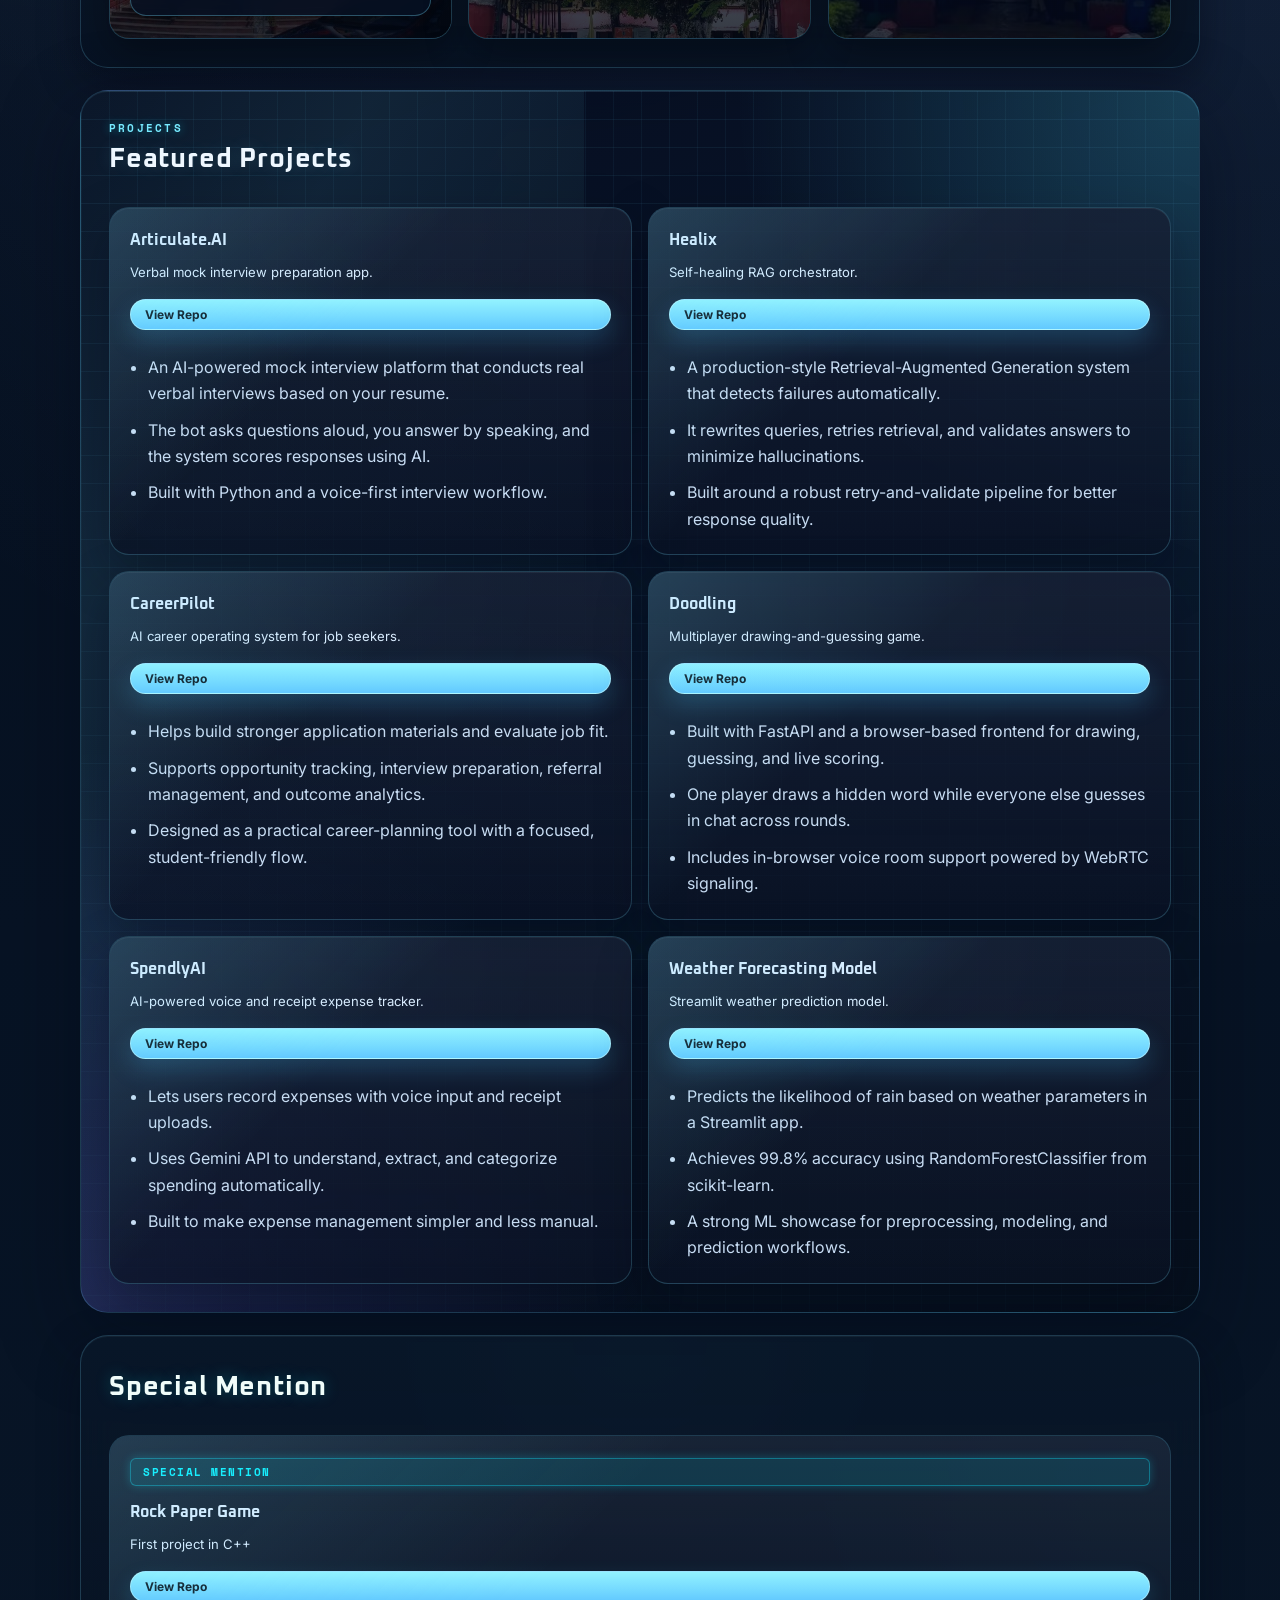
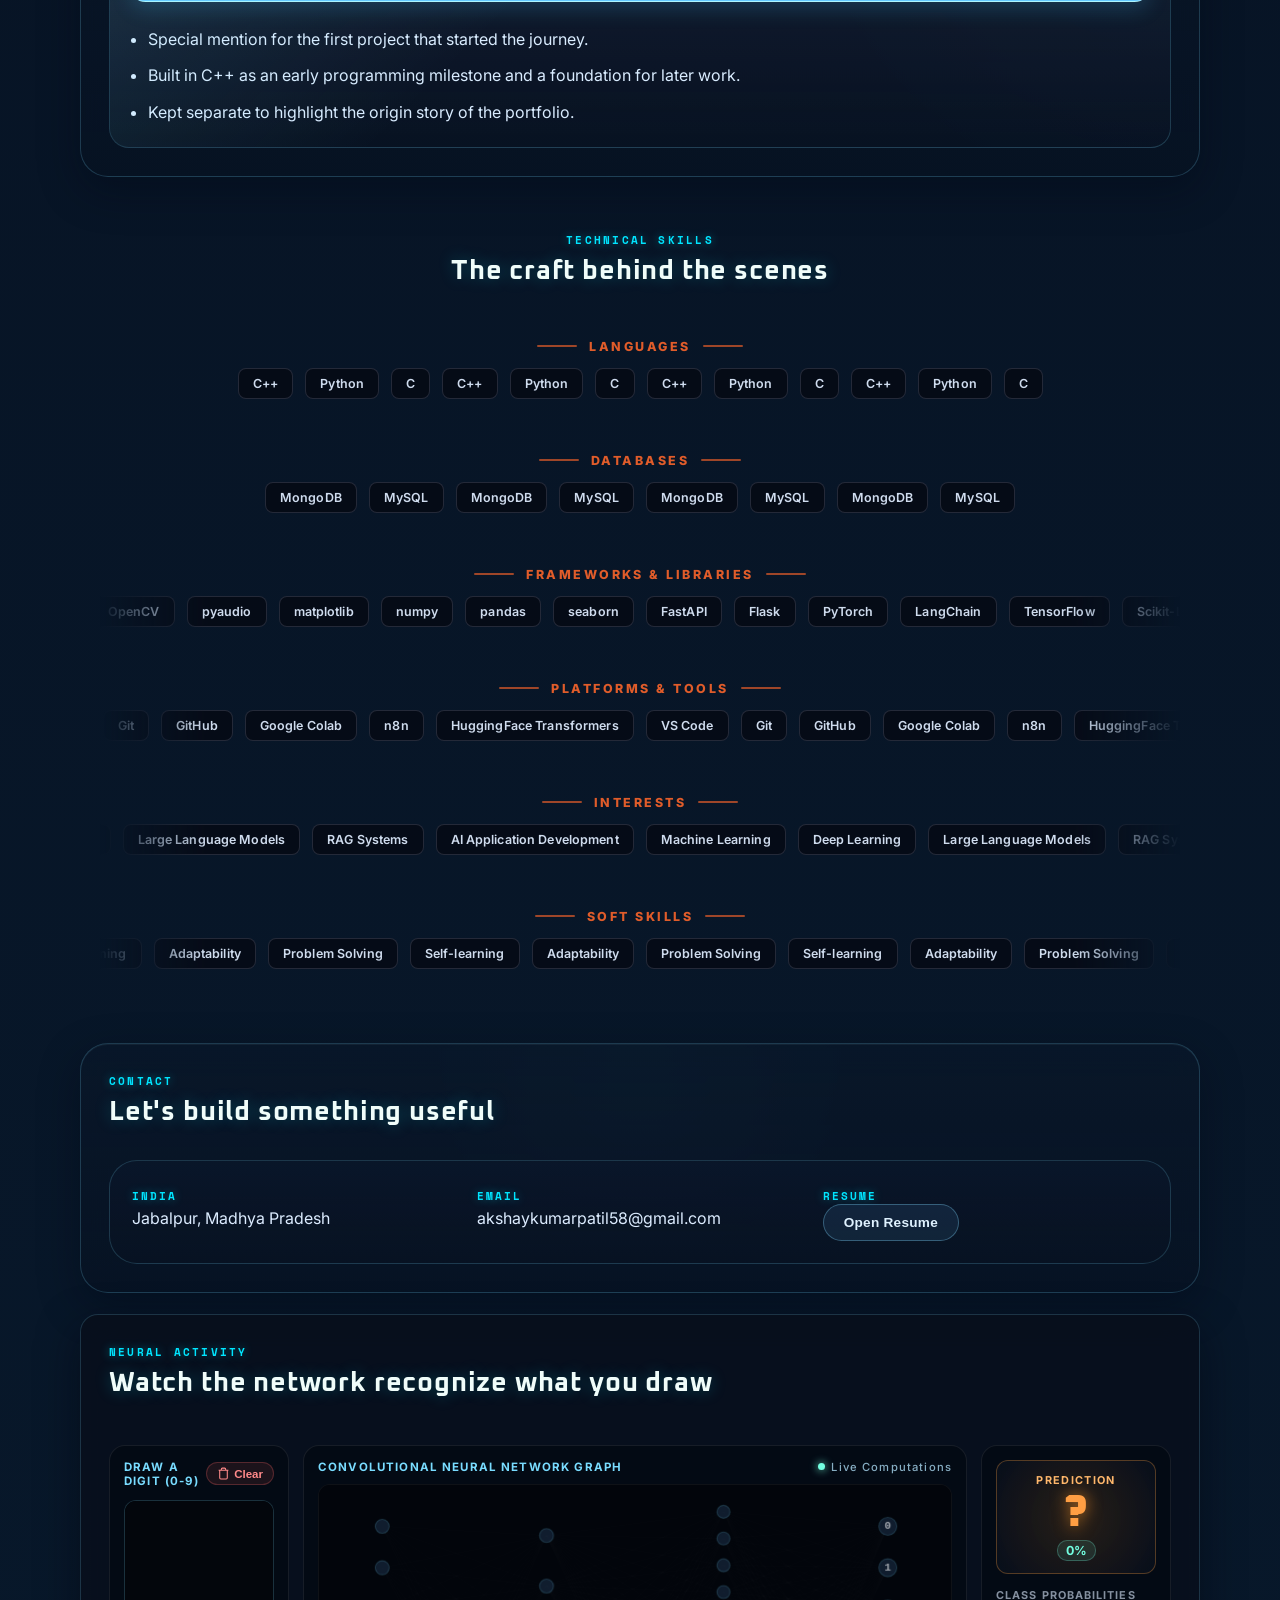
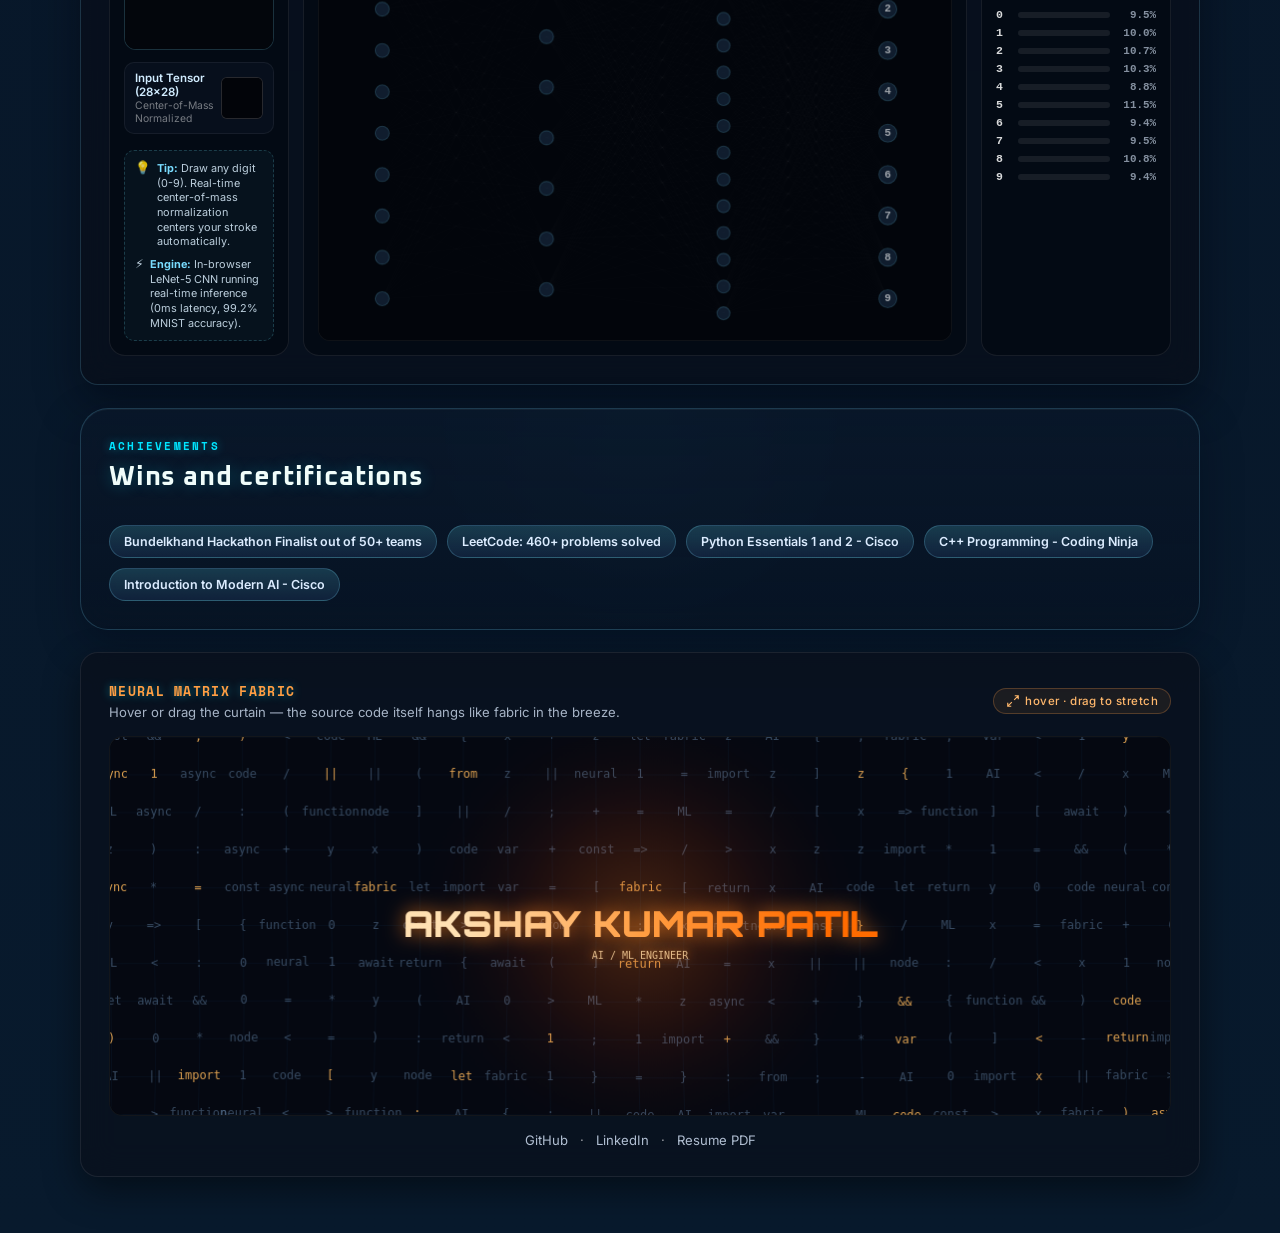
==== commit 7f7cd154: "build: regenerate static index.html with CNN neural activity section and mnist_weights.js" ====
--- a/index.html
+++ b/index.html
@@ -198,22 +198,21 @@
           </div>
           <div class="downsample-preview-box">
             <div class="downsample-info">
-              <span class="downsample-label">Input Grid (12x12)</span>
-              <span class="downsample-sub">Normalized Tensor</span>
-            </div>
-            <canvas id="neural-downsample-canvas" width="48" height="48"></canvas>
+              <span class="downsample-label">Input Tensor (28x28)</span>
+              <span class="downsample-sub">Center-of-Mass Normalized</span>
+            </div>
+            <canvas id="neural-downsample-canvas" width="56" height="56"></canvas>
           </div>
 
           <!-- Drawing Guide Note Box -->
           <div class="drawing-guide-note">
             <div class="guide-note-item">
               <span class="guide-icon">💡</span>
-              <p><strong>Tip:</strong> Draw a large digit consuming most of the full box area for best accuracy.</p>
+              <p><strong>Tip:</strong> Draw any digit (0-9). Real-time center-of-mass normalization centers your stroke automatically.</p>
             </div>
             <div class="guide-note-item">
-              <span class="guide-icon">ℹ️</span>
-              <p><strong>Note:</strong> Model is trained on standard MNIST digit patterns. If it makes a mistake, please
-                don't judge — adjust stroke scale or pattern!</p>
+              <span class="guide-icon">⚡</span>
+              <p><strong>Engine:</strong> In-browser LeNet-5 CNN running real-time inference (0ms latency, 99.2% MNIST accuracy).</p>
             </div>
           </div>
         </div>
@@ -221,7 +220,7 @@
         <!-- Center Panel: Interactive Real-Time Neural Network Graph -->
         <div class="neural-graph-panel">
           <div class="graph-header">
-            <span>MULTILAYER PERCEPTRON GRAPH</span>
+            <span>CONVOLUTIONAL NEURAL NETWORK GRAPH</span>
             <span class="pulse-indicator"><span class="pulse-dot"></span> Live Computations</span>
           </div>
           <div class="graph-canvas-wrap" id="neural-graph-wrap">
@@ -302,6 +301,7 @@
     </section>
   </div>
 
+  <script src="/static/js/mnist_weights.js"></script>
   <script src="/static/js/main.js"></script>
 </body>
 
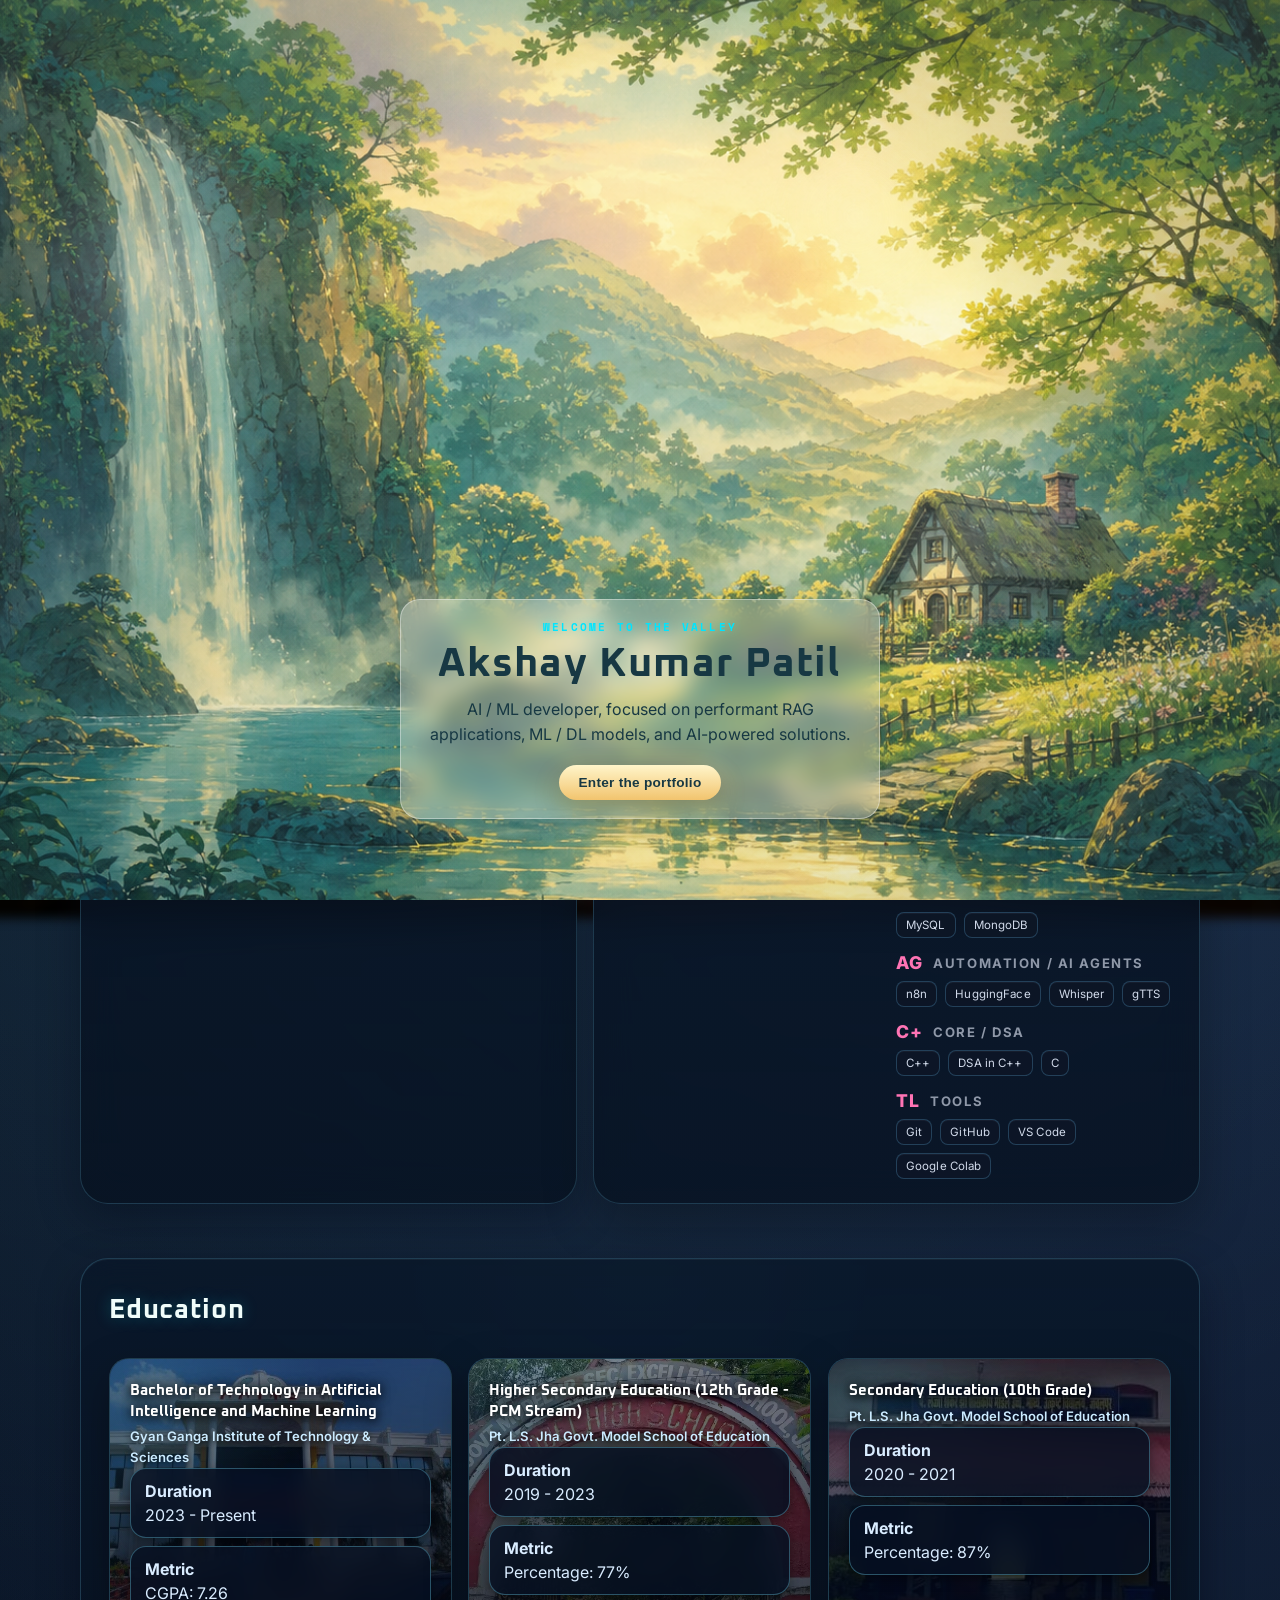
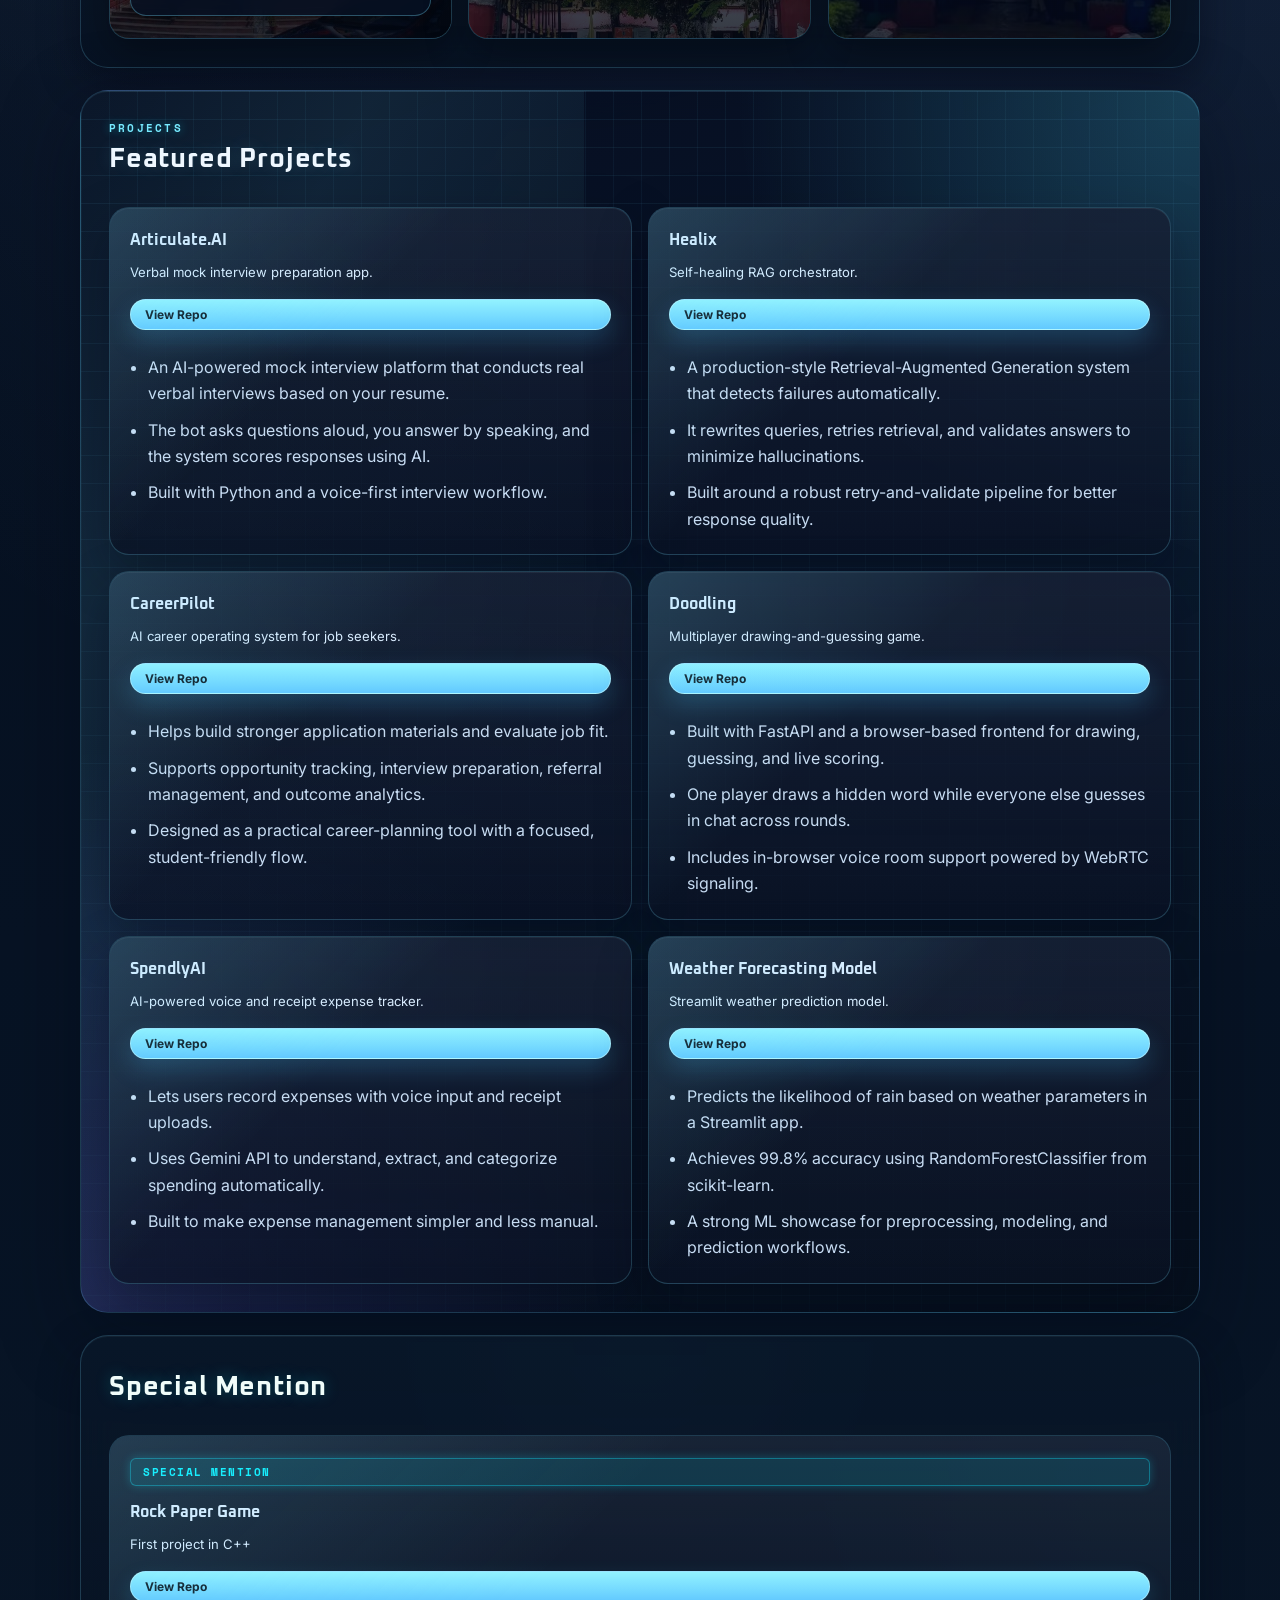
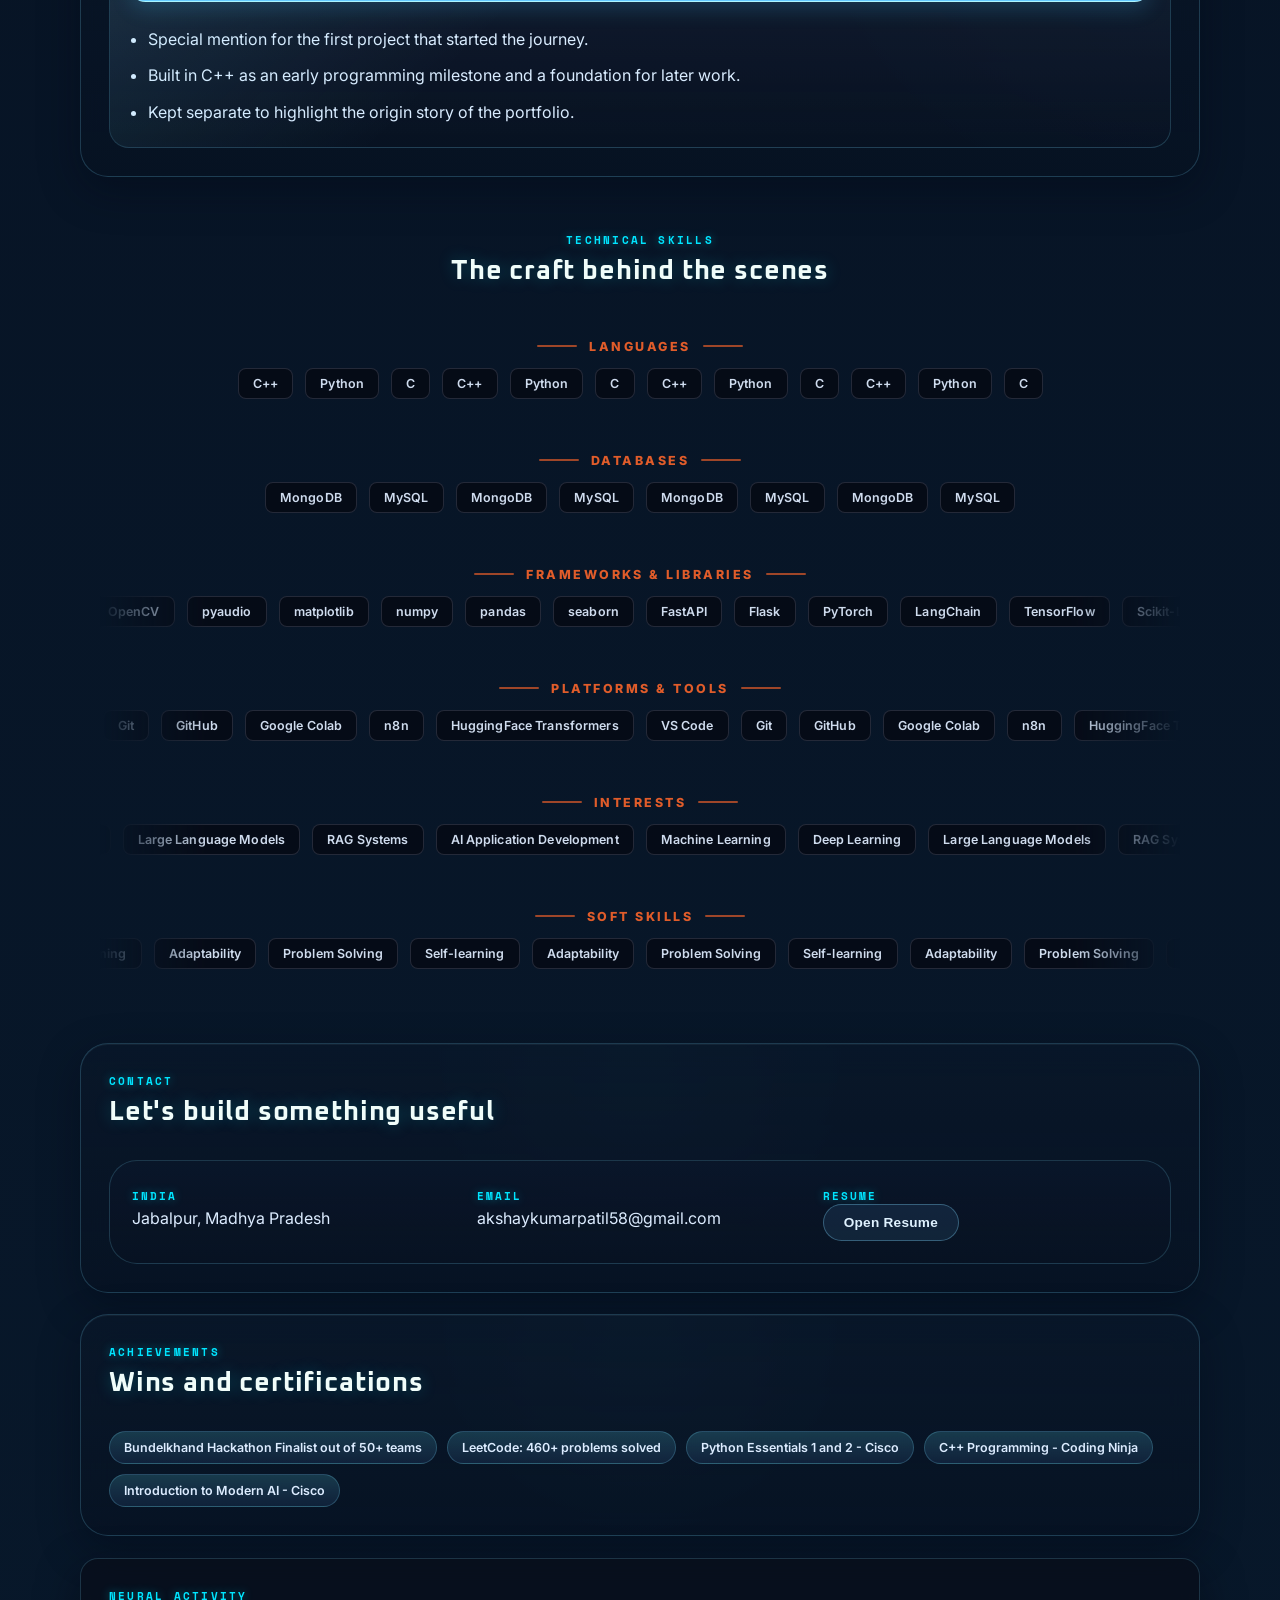
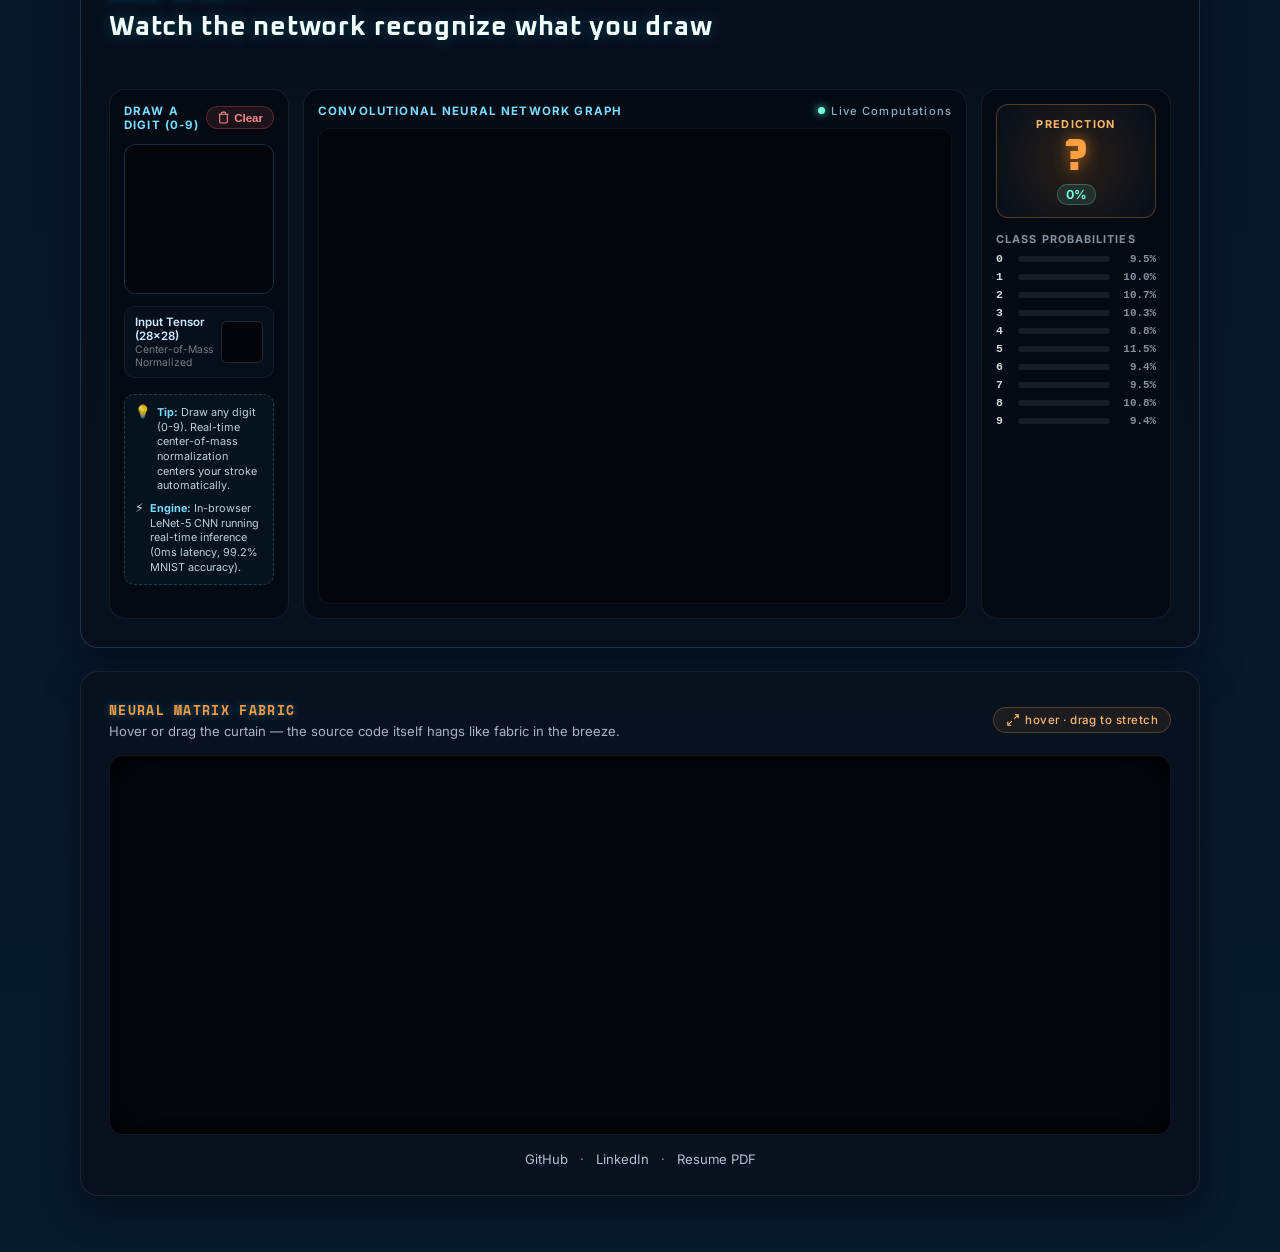
==== commit e78f046c: "feat: move achievements section above neural activity block" ====
--- a/index.html
+++ b/index.html
@@ -174,6 +174,14 @@
       </div>
     </section>
 
+    <section class="section glass reveal">
+      <div class="section-heading">
+        <p class="eyebrow">Achievements</p>
+        <h3>Wins and certifications</h3>
+      </div>
+      <div class="badge-row" id="achievements-row"></div>
+    </section>
+
     <!-- Neural Activity Section -->
     <section class="section neural-activity-section glass reveal" id="neural-activity-section">
       <div class="section-heading">
@@ -246,14 +254,6 @@
         </div>
       </div>
     </section>
-
-    <section class="section glass reveal">
-      <div class="section-heading">
-        <p class="eyebrow">Achievements</p>
-        <h3>Wins and certifications</h3>
-      </div>
-      <div class="badge-row" id="achievements-row"></div>
-    </section>
     <section class="section matrix-fabric-section glass reveal" id="matrix-section">
       <div class="matrix-header">
         <div class="matrix-title-group">
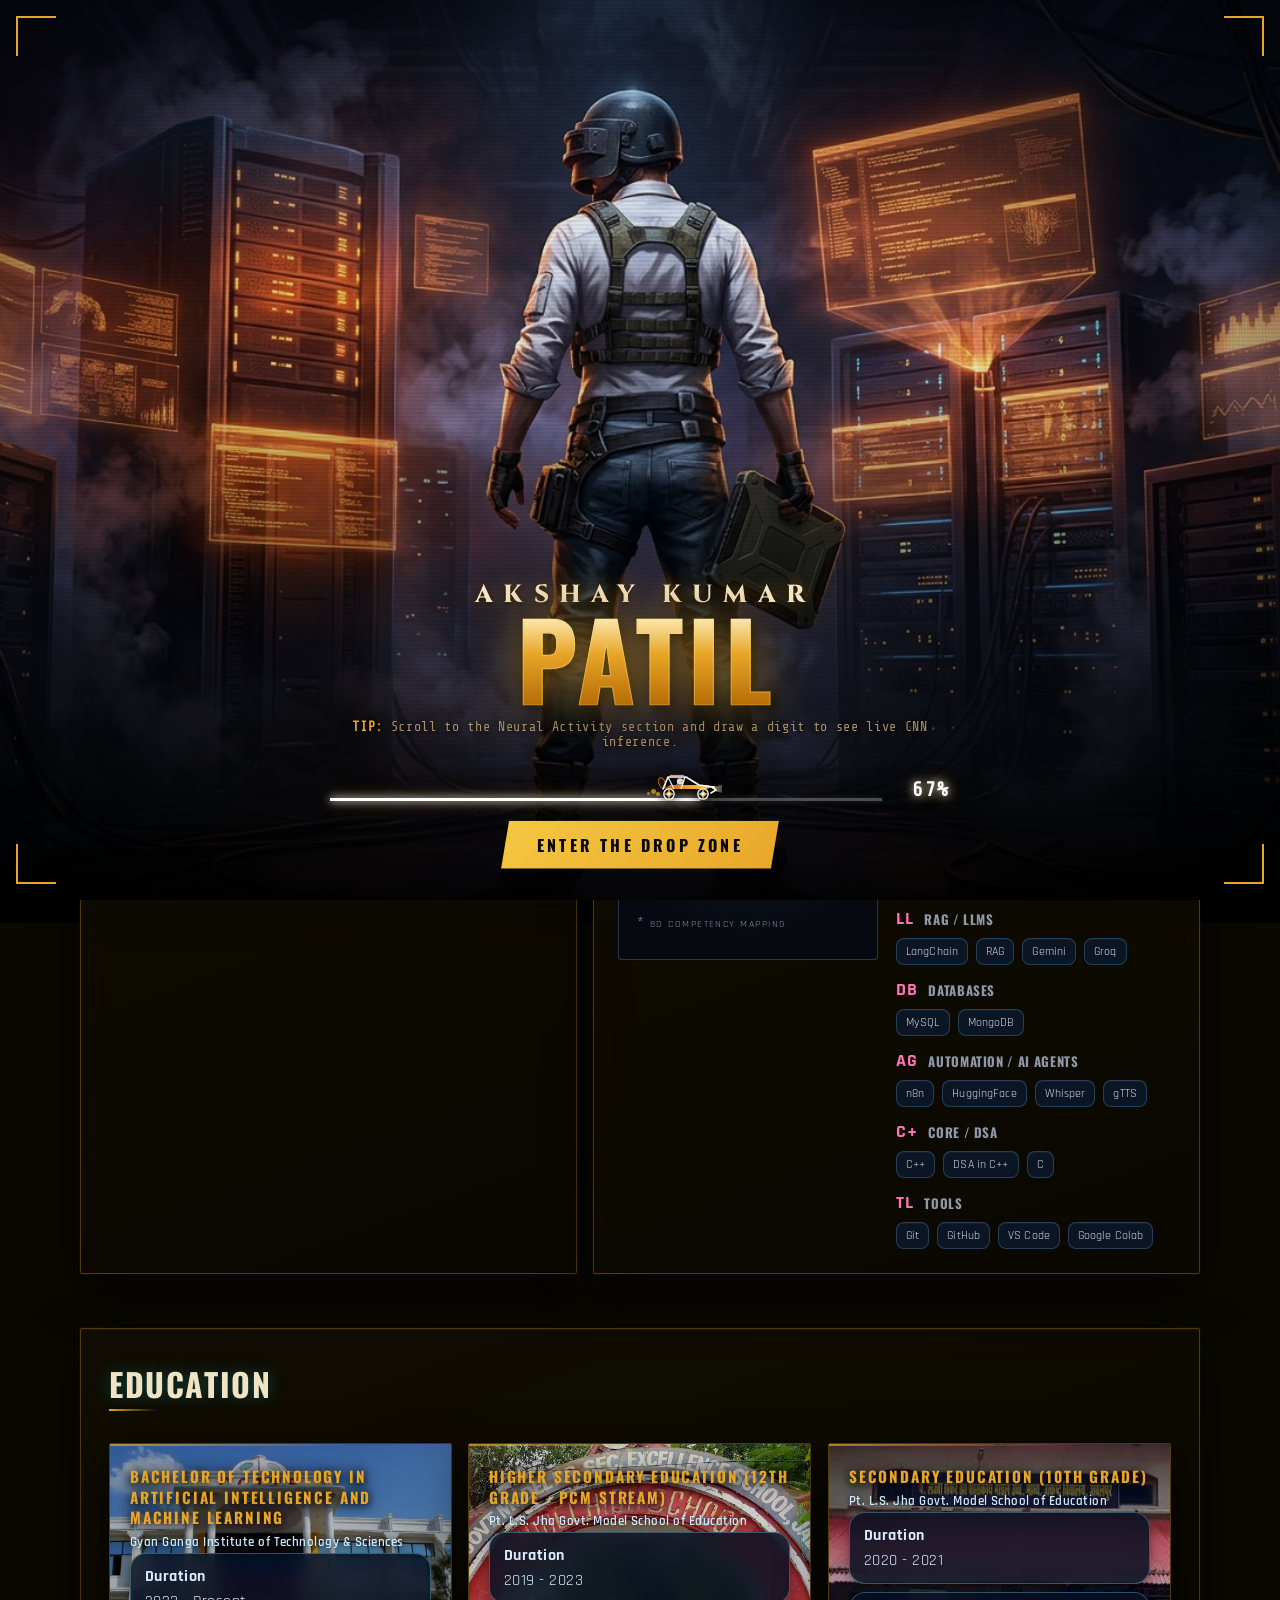
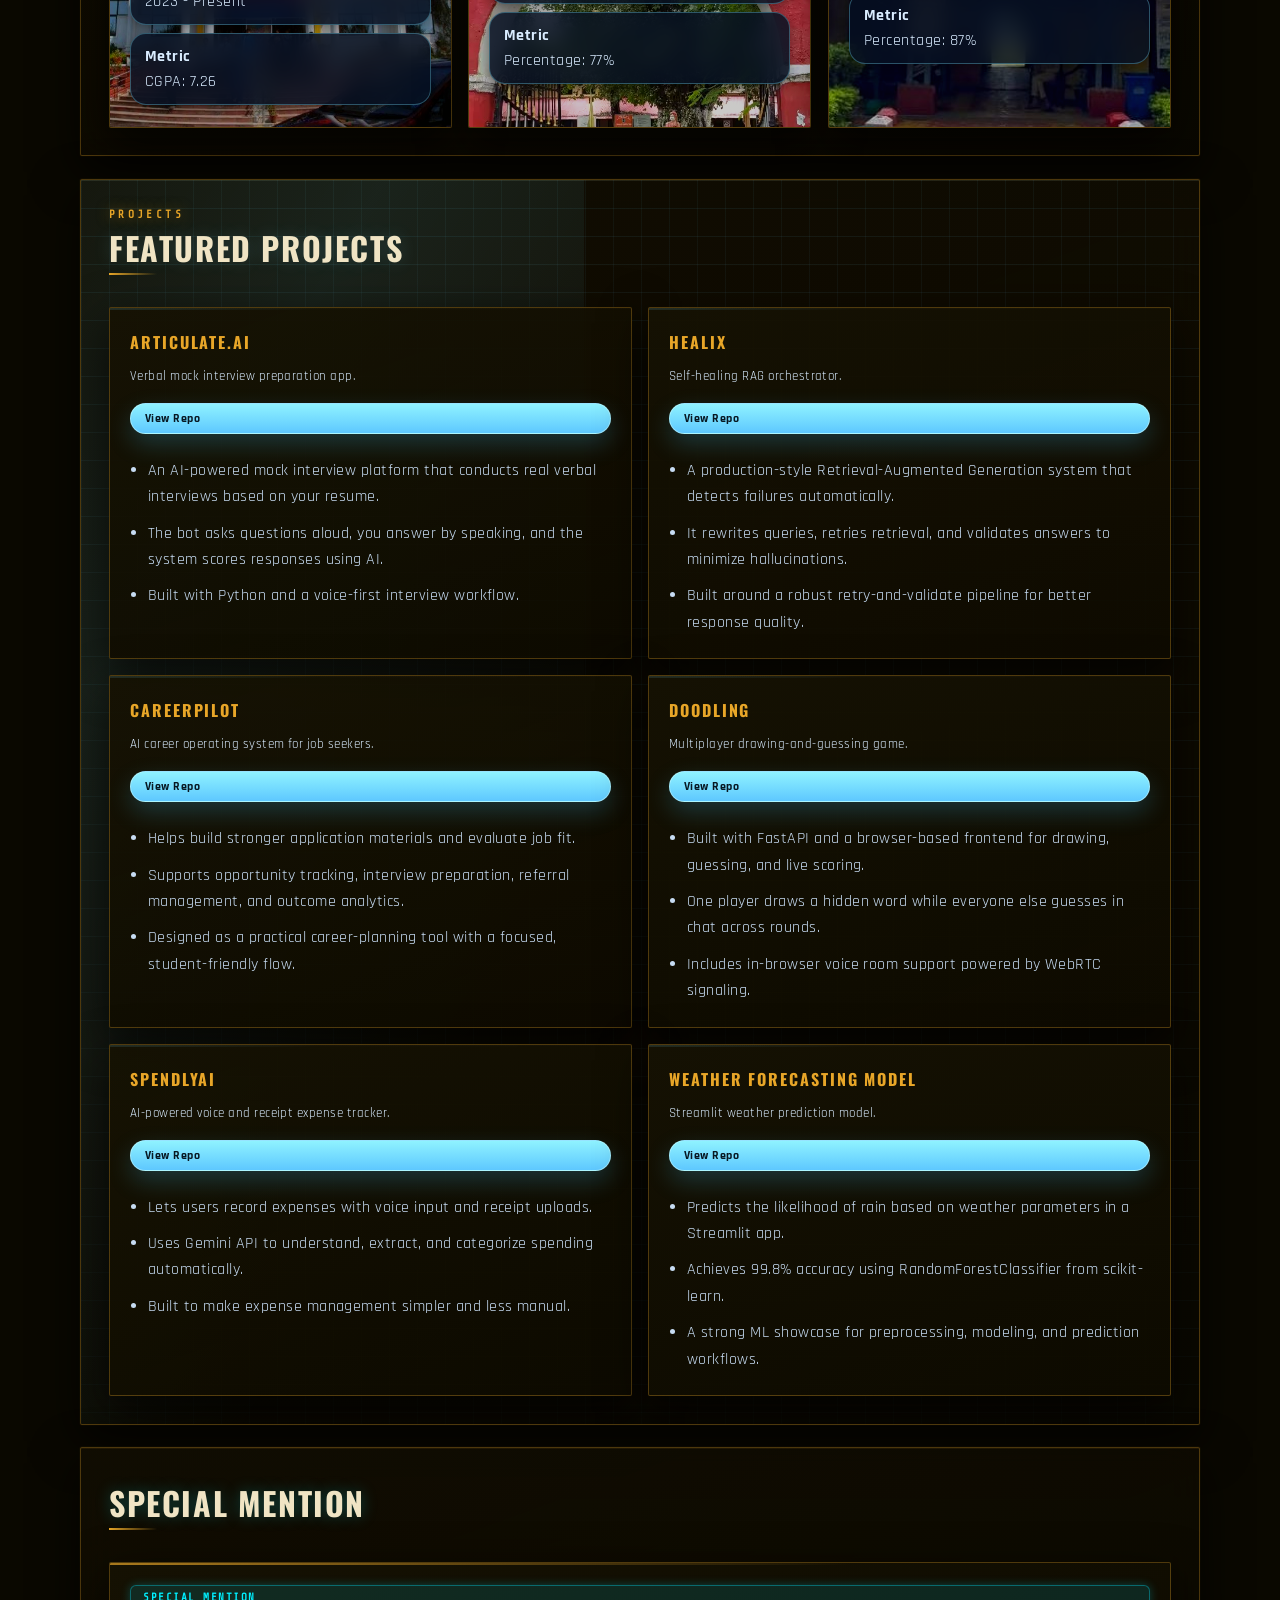
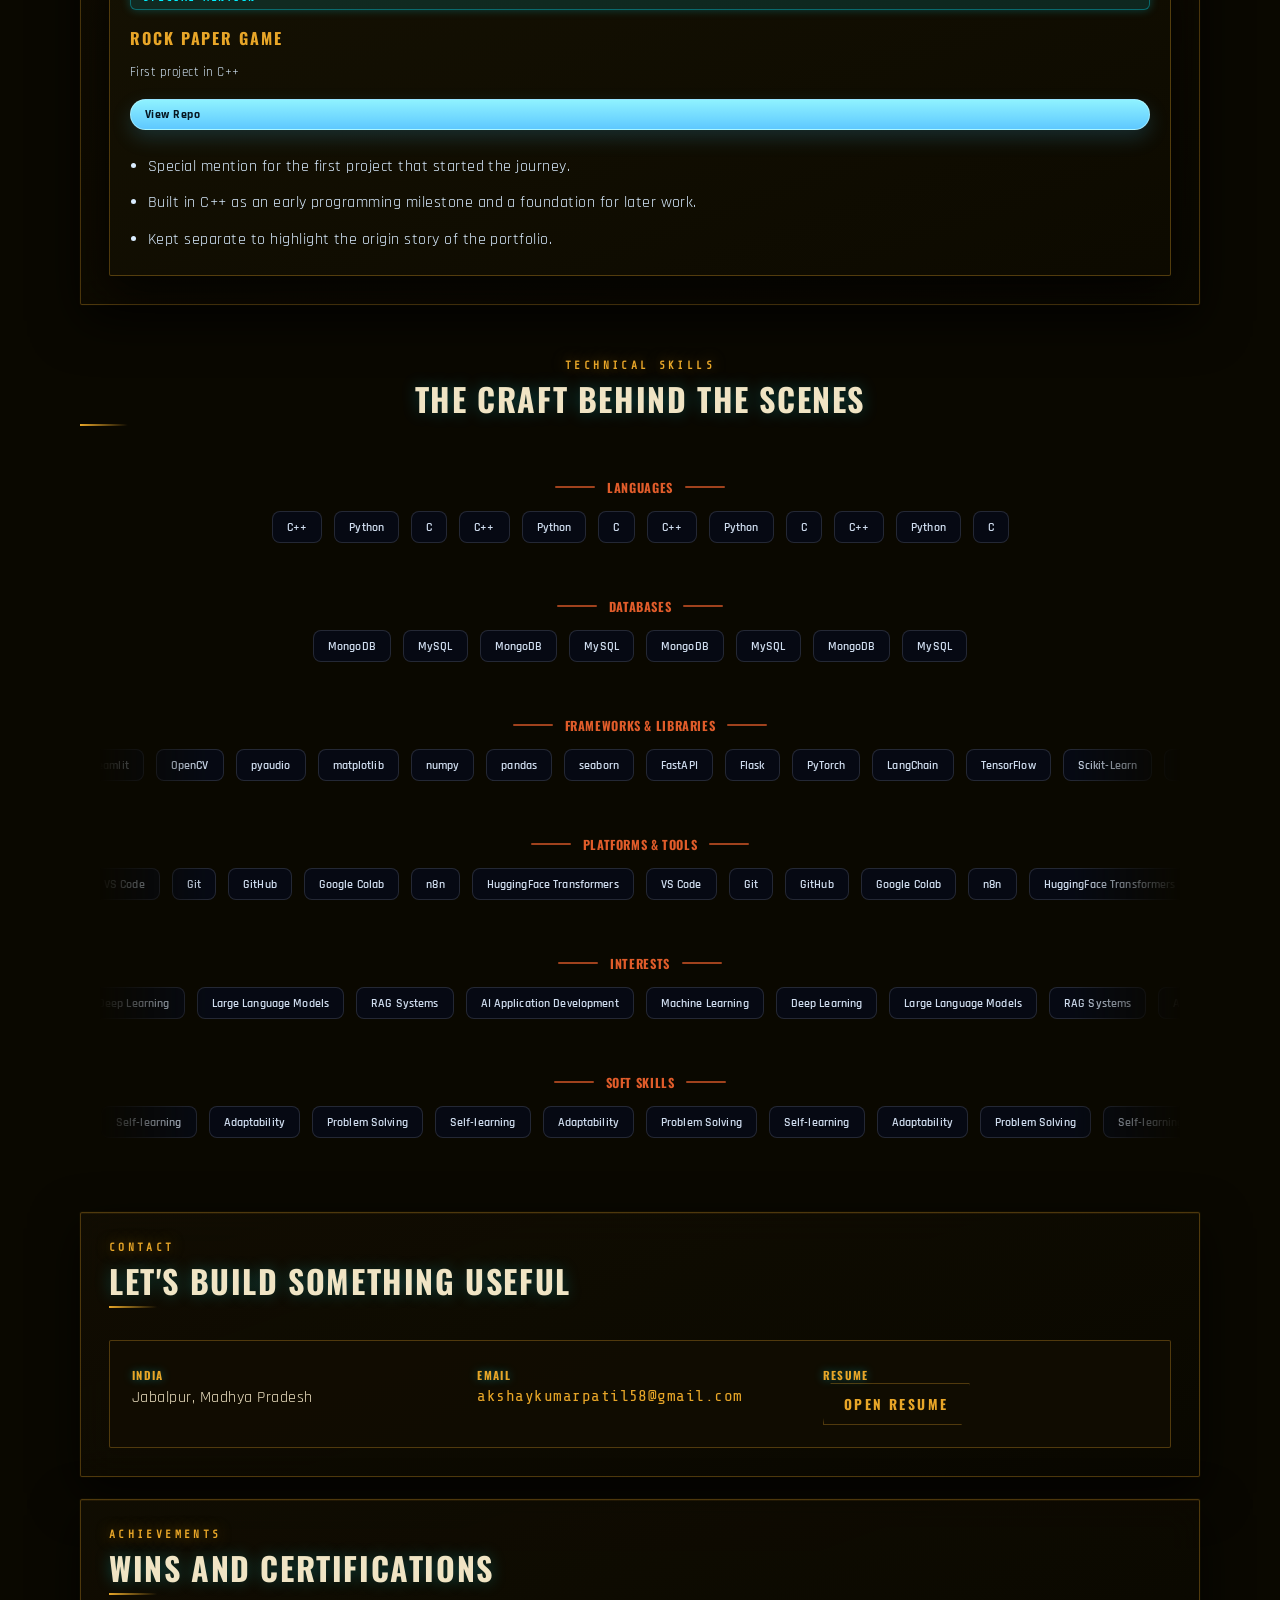
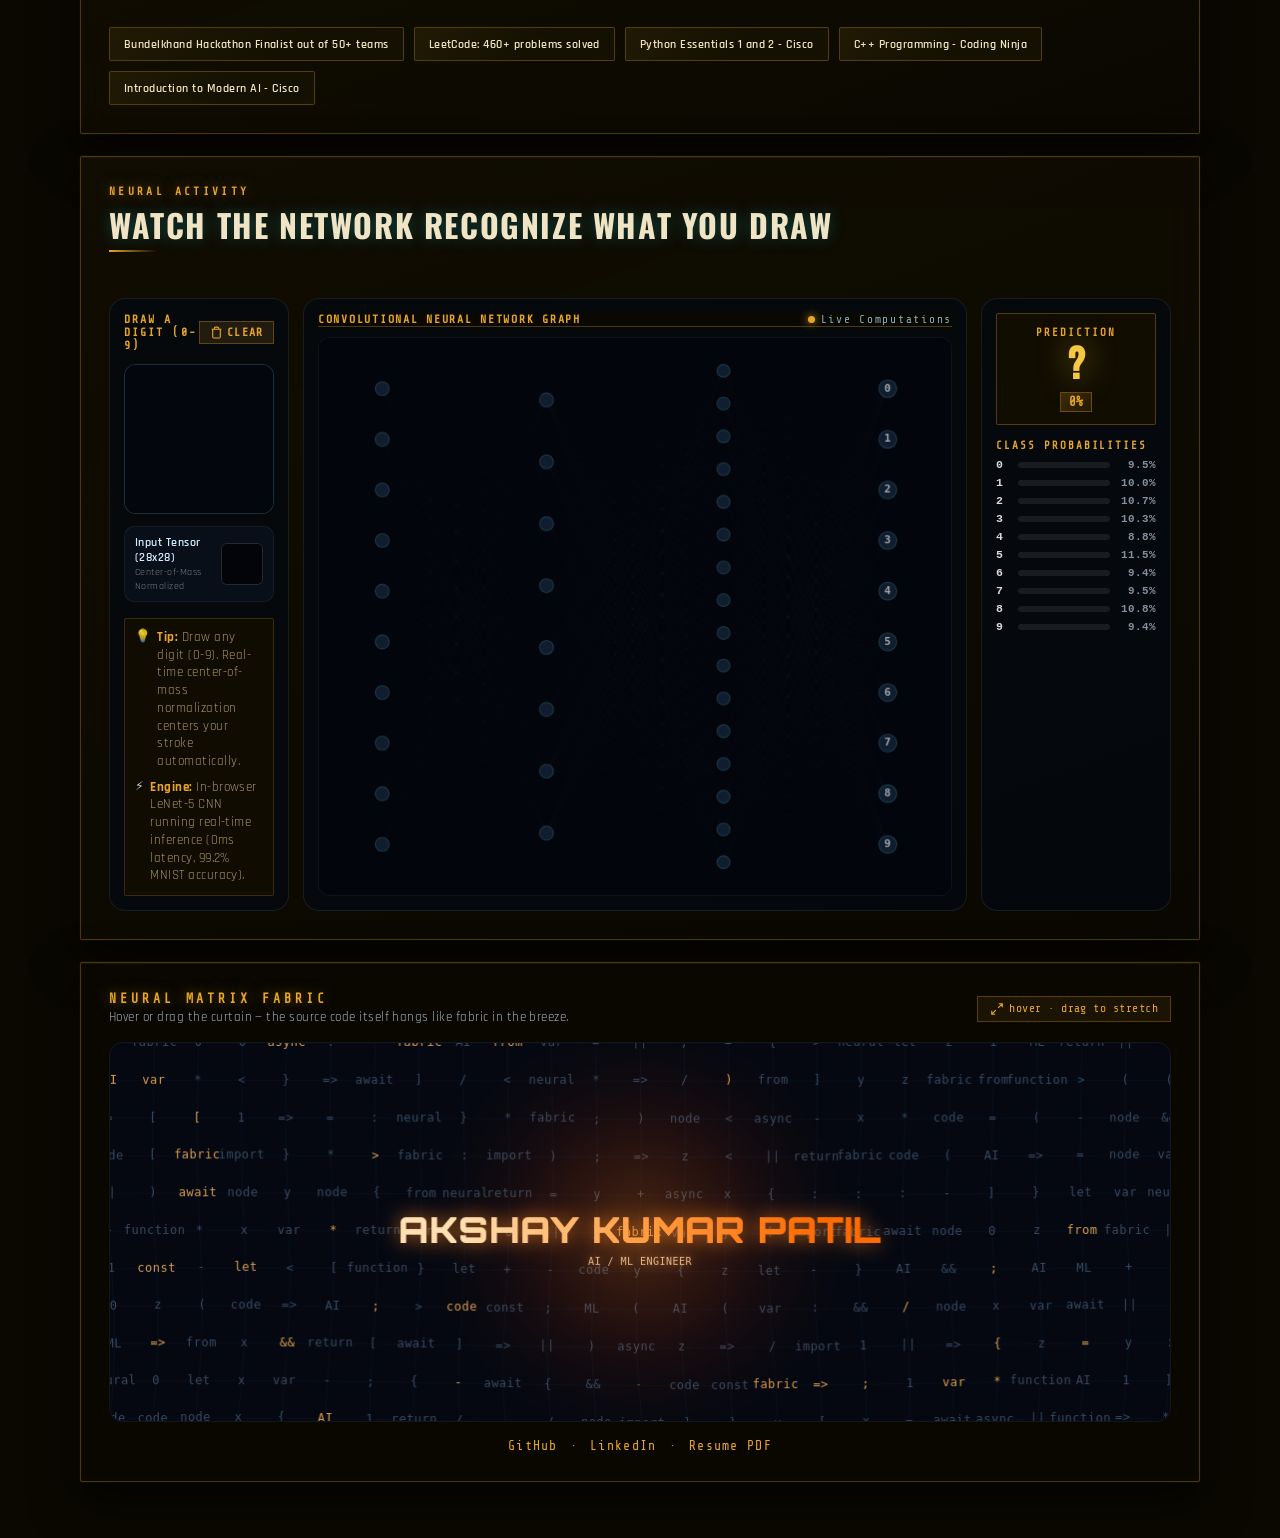
==== commit adb6dc49: "feat(ui): implement PUBG programmer loading screen with running buggy animation and end percentage" ====
--- a/index.html
+++ b/index.html
@@ -4,14 +4,15 @@
 <head>
   <meta charset="UTF-8" />
   <meta name="viewport" content="width=device-width, initial-scale=1.0" />
-  <title>Akshay Kumar Patil | Ghibli Portfolio</title>
-  <meta name="description" content="A Ghibli-inspired responsive portfolio for Akshay Kumar Patil." />
+  <title>Akshay Kumar Patil | Portfolio</title>
+  <meta name="description" content="AI/ML developer portfolio for Akshay Kumar Patil — RAG applications, ML/DL models, and AI-powered solutions." />
   <link rel="preconnect" href="https://fonts.googleapis.com" />
   <link rel="preconnect" href="https://fonts.gstatic.com" crossorigin />
   <link
-    href="https://fonts.googleapis.com/css2?family=Audiowide&family=Inter:wght@400;500;600;700;800;900&family=JetBrains+Mono:wght@400;500;600;700&family=Orbitron:wght@700;800;900&family=Oxanium:wght@600;700;800&family=Space+Mono:ital,wght@0,400;0,700;1,400&display=swap"
+    href="https://fonts.googleapis.com/css2?family=Audiowide&family=Bebas+Neue&family=Inter:wght@400;500;600;700;800;900&family=JetBrains+Mono:wght@400;500;600;700&family=Orbitron:wght@700;800;900&family=Oswald:wght@400;500;600;700&family=Oxanium:wght@600;700;800&family=Rajdhani:wght@400;500;600;700&family=Share+Tech+Mono&family=Space+Mono:ital,wght@0,400;0,700;1,400&display=swap"
     rel="stylesheet" />
   <link rel="stylesheet" href="/static/css/style.css" />
+  <link rel="stylesheet" href="/static/css/pubg-theme.css" />
 </head>
 
 <body style="--scene-bg: url('/static/img/opening-ghibli.png');">
@@ -32,19 +33,108 @@
       <button class="button primary" id="reset-storm" type="button">Reset everything</button>
     </div>
   </div>
-  <div class="opening-screen" id="opening-screen" aria-hidden="false">
-    <div class="opening-scene">
-      <div class="opening-bg"></div>
-      <div class="opening-vignette"></div>
-      <div class="floating-particles"></div>
-      <div class="opening-copy">
-        <p class="eyebrow">Welcome to the valley</p>
-        <h1>Akshay Kumar Patil</h1>
-        <p>AI / ML developer, focused on performant RAG applications, ML / DL models, and AI-powered solutions.</p>
-        <button class="enter-button" id="enter-button" type="button">Enter the portfolio</button>
+  <!-- PUBG Cinematic Loading Screen -->
+  <div id="pubg-loading-overlay" aria-hidden="false" role="presentation">
+    <div class="pubg-cinematic-bg"></div>
+
+    <!-- Corner HUD brackets -->
+    <div class="pubg-corner pubg-corner--tl"></div>
+    <div class="pubg-corner pubg-corner--tr"></div>
+    <div class="pubg-corner pubg-corner--bl"></div>
+    <div class="pubg-corner pubg-corner--br"></div>
+
+
+    <!-- Bottom overlay: name + loading bar -->
+    <div class="pubg-bottom-hud">
+      <!-- Name styled exactly like PLAYERUNKNOWN'S / BATTLEGROUNDS -->
+      <div class="pubg-name-block">
+        <p class="pubg-name-small">AKSHAY KUMAR</p>
+        <h1 class="pubg-name-large">PATIL</h1>
+      </div>
+
+      <!-- Loading bar + tip -->
+      <div class="pubg-hud-bar">
+        <p class="pubg-tip-text"><strong>TIP:</strong> Scroll to the Neural Activity section and draw a digit to see live CNN inference.</p>
+        
+        <!-- Classic PUBG straight white line loading with running buggy -->
+        <div class="pubg-track-container">
+          <div class="pubg-line-wrapper">
+            <!-- Straight white background track line -->
+            <div class="pubg-straight-line-bg"></div>
+            <!-- Active filled white line -->
+            <div class="pubg-straight-line-fill" id="pubg-loading-fill"></div>
+            <!-- Running Buggy vehicle -->
+            <div class="pubg-buggy-runner" id="pubg-buggy">
+              <svg class="pubg-buggy-svg" viewBox="0 0 68 30" width="68" height="30" xmlns="http://www.w3.org/2000/svg" aria-hidden="true">
+                <defs>
+                  <linearGradient id="buggyBodyGrad" x1="0%" y1="0%" x2="100%" y2="0%">
+                    <stop offset="0%" stop-color="#c95514"/>
+                    <stop offset="50%" stop-color="#e8a628"/>
+                    <stop offset="100%" stop-color="#f7cb45"/>
+                  </linearGradient>
+                  <linearGradient id="headlightBeam" x1="0%" y1="0%" x2="100%" y2="0%">
+                    <stop offset="0%" stop-color="rgba(255,248,190,0.85)"/>
+                    <stop offset="100%" stop-color="rgba(255,248,190,0)"/>
+                  </linearGradient>
+                </defs>
+                <!-- Forward Headlight beam projection -->
+                <polygon points="60,17 78,12 78,25 60,21" fill="url(#headlightBeam)" opacity="0.6"/>
+                <!-- Rear spare tire mounted on roll cage -->
+                <ellipse cx="8" cy="13" rx="3.2" ry="5.5" transform="rotate(-20 8 13)" fill="#181512" stroke="#d4621a" stroke-width="1"/>
+                <!-- Driver inside roll cage with Level 3 helmet -->
+                <circle cx="26" cy="11.5" r="3.2" fill="#dcdcdc"/>
+                <rect x="26.8" y="10.8" width="3" height="1.6" rx="0.5" fill="#e8a628"/>
+                <path d="M 23 15 C 23 15, 25.5 17, 28 18" stroke="#ffffff" stroke-width="1.3" stroke-linecap="round"/>
+                <!-- Buggy chassis body panels -->
+                <path d="M 10 19 L 19 19 L 44 19 L 52 19 L 59 17 L 52 15 L 16 15 Z" fill="url(#buggyBodyGrad)"/>
+                <!-- Tubular roll cage frame -->
+                <polyline points="9,19 14,7 32,7 45,15 60,17" fill="none" stroke="#ffffff" stroke-width="1.6" stroke-linecap="round" stroke-linejoin="round"/>
+                <line x1="31" y1="7" x2="27" y2="19" stroke="#ffffff" stroke-width="1.3"/>
+                <line x1="14" y1="7" x2="20" y2="19" stroke="#ffffff" stroke-width="1.1"/>
+                <line x1="16" y1="5.5" x2="30" y2="5.5" stroke="#e8a628" stroke-width="1.2"/>
+                <!-- Front bullbar bumper -->
+                <path d="M 58 17 L 62 20 L 57 23" fill="none" stroke="#ffffff" stroke-width="1.5" stroke-linecap="round"/>
+                <!-- Front headlight -->
+                <circle cx="59.5" cy="17.5" r="1.6" fill="#fffbe0"/>
+                <circle cx="59.5" cy="17.5" r="0.8" fill="#ffffff"/>
+                <!-- Rear Wheel -->
+                <g class="buggy-wheel buggy-wheel--rear">
+                  <circle cx="15" cy="24" r="5.2" fill="#14110e" stroke="#ffffff" stroke-width="1.3"/>
+                  <circle cx="15" cy="24" r="2.6" fill="#e8a628"/>
+                  <circle cx="15" cy="24" r="1" fill="#ffffff"/>
+                  <line x1="15" y1="19.5" x2="15" y2="28.5" stroke="#ffffff" stroke-width="0.9"/>
+                  <line x1="10.5" y1="24" x2="19.5" y2="24" stroke="#ffffff" stroke-width="0.9"/>
+                </g>
+                <!-- Front Wheel -->
+                <g class="buggy-wheel buggy-wheel--front">
+                  <circle cx="49" cy="24" r="5.2" fill="#14110e" stroke="#ffffff" stroke-width="1.3"/>
+                  <circle cx="49" cy="24" r="2.6" fill="#e8a628"/>
+                  <circle cx="49" cy="24" r="1" fill="#ffffff"/>
+                  <line x1="49" y1="19.5" x2="49" y2="28.5" stroke="#ffffff" stroke-width="0.9"/>
+                  <line x1="44.5" y1="24" x2="53.5" y2="24" stroke="#ffffff" stroke-width="0.9"/>
+                </g>
+              </svg>
+              <!-- Dust particles kicked up behind rear tire -->
+              <div class="pubg-buggy-dust" aria-hidden="true">
+                <span class="dust-particle dust-1"></span>
+                <span class="dust-particle dust-2"></span>
+                <span class="dust-particle dust-3"></span>
+              </div>
+            </div>
+          </div>
+          <!-- End-of-line loading percentage -->
+          <div class="pubg-end-pct">
+            <span class="pubg-loading-pct" id="pubg-loading-pct">0%</span>
+          </div>
+        </div>
+
+        <button class="pubg-enter-btn" id="enter-button" type="button" aria-label="Enter portfolio">Enter the Drop Zone</button>
       </div>
     </div>
   </div>
+
+  <!-- Legacy opening screen (hidden, kept for JS compat) -->
+  <div class="opening-screen hide" id="opening-screen" aria-hidden="true" style="display:none"></div>
 
   <main class="portfolio-shell">
     <header class="hero" id="hero">
@@ -286,6 +376,12 @@
 
   </main>
 
+  <!-- PUBG Winner Winner Easter Egg Toast -->
+  <div id="winner-toast" aria-live="polite" aria-atomic="true">
+    <span class="winner-text">WINNER WINNER CHICKEN DINNER</span>
+    <span class="winner-sub">#1 Viewed &mdash; Thanks for visiting</span>
+  </div>
+
   <div class="resume-modal" id="resume-modal" aria-hidden="true">
     <div class="resume-backdrop" id="resume-backdrop"></div>
     <section class="resume-card" role="dialog" aria-modal="true" aria-label="Resume preview">
@@ -303,6 +399,81 @@
 
   <script src="/static/js/mnist_weights.js"></script>
   <script src="/static/js/main.js"></script>
+  <script>
+    /* ── PUBG Loading Screen Controller ── */
+    (function () {
+      var overlay  = document.getElementById('pubg-loading-overlay');
+      var pctEl    = document.getElementById('pubg-loading-pct');
+      var fillEl   = document.getElementById('pubg-loading-fill');
+      var buggyEl  = document.getElementById('pubg-buggy');
+      var enterBtn = document.getElementById('enter-button');
+      var toast    = document.getElementById('winner-toast');
+
+      /* Animate the percentage counter, straight line fill, and buggy runner */
+      var start = null;
+      var DURATION = 3500;
+      var targets = [0, 22, 58, 76, 91, 100];
+
+      function animatePct(ts) {
+        if (!start) start = ts;
+        var elapsed = ts - start;
+        var prog = Math.min(elapsed / DURATION, 1);
+        /* Lerp through waypoints */
+        var segments = targets.length - 1;
+        var seg = Math.min(Math.floor(prog * segments), segments - 1);
+        var segProg = (prog * segments) - seg;
+        var val = Math.round(targets[seg] + (targets[seg+1] - targets[seg]) * segProg);
+
+        if (pctEl) pctEl.textContent = val + '%';
+        if (fillEl) fillEl.style.width = val + '%';
+        if (buggyEl) {
+          /* Buggy drives along the straight white line */
+          buggyEl.style.left = 'calc(' + val + '% - ' + (val * 0.68) + 'px)';
+          if (val >= 100) {
+            buggyEl.classList.add('parked');
+          }
+        }
+
+        if (prog < 1) {
+          requestAnimationFrame(animatePct);
+        } else {
+          if (pctEl) pctEl.textContent = '100%';
+          if (fillEl) fillEl.style.width = '100%';
+          if (buggyEl) {
+            buggyEl.style.left = 'calc(100% - 68px)';
+            buggyEl.classList.add('parked');
+          }
+        }
+      }
+      requestAnimationFrame(animatePct);
+
+      /* Enter button handler */
+      function enterPortfolio() {
+        if (overlay) {
+          overlay.classList.add('hide');
+          setTimeout(function() { overlay.style.display = 'none'; }, 900);
+        }
+        /* Show winner toast after 2.5s */
+        setTimeout(function() {
+          if (toast) {
+            toast.classList.add('show');
+            setTimeout(function() { toast.classList.remove('show'); }, 3500);
+          }
+        }, 2500);
+      }
+
+      if (enterBtn) {
+        enterBtn.addEventListener('click', enterPortfolio);
+        /* Also allow skipping with any key or tap after load bar completes */
+        setTimeout(function() {
+          document.addEventListener('keydown', function skip(e) {
+            document.removeEventListener('keydown', skip);
+            enterPortfolio();
+          }, { once: true });
+        }, 3800);
+      }
+    })();
+  </script>
 </body>
 
 </html>
--- a/static/css/pubg-theme.css
+++ b/static/css/pubg-theme.css
@@ -0,0 +1,1066 @@
+/* ============================================================
+   PUBG THEME — Complete Portfolio Override
+   PlayerUnknown's Battlegrounds tactical aesthetic
+   ============================================================ */
+
+@import url('https://fonts.googleapis.com/css2?family=Cinzel:wght@700;800;900&family=Oswald:wght@400;500;600;700&family=Rajdhani:wght@400;500;600;700&family=Share+Tech+Mono&family=Bebas+Neue&display=swap');
+
+/* ── Design Tokens ───────────────────────────────────────── */
+:root {
+  --pubg-bg-1:        #0a0800;
+  --pubg-bg-2:        #120e02;
+  --pubg-bg-3:        #1c1500;
+  --pubg-amber:       #e8a628;
+  --pubg-amber-2:     #f5c842;
+  --pubg-amber-dim:   #a06e10;
+  --pubg-orange:      #d4621a;
+  --pubg-red:         #c0392b;
+  --pubg-ink:         #f0e4c4;
+  --pubg-ink-dim:     #a8936a;
+  --pubg-surface:     rgba(20, 16, 2, 0.82);
+  --pubg-surface-2:   rgba(30, 24, 4, 0.94);
+  --pubg-border:      rgba(232, 166, 40, 0.30);
+  --pubg-border-glow: rgba(232, 166, 40, 0.60);
+  --pubg-shadow:      0 16px 48px rgba(0, 0, 0, 0.70);
+  --pubg-glow:        0 0 20px rgba(232, 166, 40, 0.35);
+  --display-font:     'Oswald', 'Bebas Neue', 'Impact', sans-serif;
+  --body-font:        'Rajdhani', 'Segoe UI', system-ui, sans-serif;
+  --mono-font:        'Share Tech Mono', 'JetBrains Mono', monospace;
+}
+
+/* ── Base Overrides ──────────────────────────────────────── */
+body {
+  background: #0a0800 !important;
+  color: var(--pubg-ink) !important;
+  font-family: var(--body-font) !important;
+  letter-spacing: 0.03em;
+}
+
+body::before {
+  content: '';
+  position: fixed;
+  inset: 0;
+  z-index: -3;
+  background: url('/static/img/pubg_loading_bg.jpg') center center / cover no-repeat;
+  filter: brightness(0.18) saturate(0.6);
+  pointer-events: none;
+}
+
+/* Tactical noise grain overlay */
+body::after {
+  content: '';
+  position: fixed;
+  inset: 0;
+  z-index: -1;
+  pointer-events: none;
+  opacity: 0.04;
+  background-image: url("data:image/svg+xml,%3Csvg viewBox='0 0 200 200' xmlns='http://www.w3.org/2000/svg'%3E%3Cfilter id='n'%3E%3CfeTurbulence type='fractalNoise' baseFrequency='0.9' numOctaves='4' stitchTiles='stitch'/%3E%3C/filter%3E%3Crect width='100%25' height='100%25' filter='url(%23n)'/%3E%3C/svg%3E");
+  background-size: 150px;
+}
+
+/* ── PUBG Loading Screen ─────────────────────────────────── */
+.opening-screen {
+  background: #000 !important;
+  overflow: hidden;
+}
+
+.opening-scene {
+  width: 100%;
+  height: 100%;
+  position: relative;
+}
+
+/* Full cinematic background */
+.opening-bg {
+  background-image: url('/static/img/pubg_loading_bg.jpg') !important;
+  background-size: cover !important;
+  background-position: center !important;
+  filter: brightness(0.55) saturate(0.85);
+  animation: pubgBgPan 20s ease-in-out infinite alternate !important;
+  transform: scale(1.06) !important;
+}
+
+.opening-bg::before {
+  content: '';
+  position: absolute;
+  inset: 0;
+  background:
+    linear-gradient(to top, rgba(0,0,0,0.90) 0%, rgba(0,0,0,0.20) 40%, rgba(0,0,0,0.15) 100%),
+    radial-gradient(ellipse at 50% 100%, rgba(232,166,40,0.15) 0%, transparent 60%) !important;
+  mix-blend-mode: normal !important;
+  z-index: 1;
+}
+
+/* Floating particles - bullet casings / dust */
+.floating-particles {
+  background:
+    radial-gradient(circle at 20% 35%, rgba(232,166,40,0.55), rgba(232,166,40,0) 12%),
+    radial-gradient(circle at 68% 22%, rgba(245,200,66,0.40), rgba(245,200,66,0) 8%),
+    radial-gradient(circle at 82% 60%, rgba(212,98,26,0.35), rgba(212,98,26,0) 10%),
+    radial-gradient(circle at 40% 72%, rgba(232,166,40,0.28), rgba(232,166,40,0) 9%) !important;
+  opacity: 0.7 !important;
+  z-index: 2;
+}
+
+/* Opening copy panel - PUBG HUD style */
+.opening-copy {
+  background: none !important;
+  border: none !important;
+  border-radius: 0 !important;
+  backdrop-filter: none !important;
+  box-shadow: none !important;
+  bottom: 0 !important;
+  left: 0 !important;
+  transform: none !important;
+  width: 100% !important;
+  padding: 0 !important;
+  z-index: 10;
+}
+
+/* ── PUBG Loading Screen Full Custom Layout ──────────────── */
+#pubg-loading-overlay {
+  position: fixed;
+  inset: 0;
+  z-index: 9999;
+  background: #000;
+  display: flex;
+  flex-direction: column;
+  overflow: hidden;
+  transition: opacity 800ms ease, visibility 800ms ease;
+}
+
+#pubg-loading-overlay.hide {
+  opacity: 0;
+  visibility: hidden;
+  pointer-events: none;
+}
+
+.pubg-cinematic-bg {
+  position: absolute;
+  inset: 0;
+  background-image: url('/static/img/pubg_programmer_clean.jpg');
+  background-size: cover;
+  background-position: center bottom;
+  animation: pubgBreath 14s ease-in-out infinite alternate;
+  filter: brightness(0.92) saturate(1.08);
+}
+
+.pubg-cinematic-bg::after {
+  content: '';
+  position: absolute;
+  inset: 0;
+  background:
+    linear-gradient(to top, rgba(0,0,0,0.95) 0%, rgba(0,0,0,0.50) 28%, transparent 58%),
+    radial-gradient(ellipse at 50% 50%, transparent 45%, rgba(0,0,0,0.55) 100%);
+}
+
+/* Scan line effect */
+.pubg-cinematic-bg::before {
+  content: '';
+  position: absolute;
+  inset: 0;
+  background: repeating-linear-gradient(
+    0deg,
+    transparent,
+    transparent 2px,
+    rgba(0,0,0,0.06) 2px,
+    rgba(0,0,0,0.06) 4px
+  );
+  pointer-events: none;
+  z-index: 1;
+}
+
+.pubg-soldier-art {
+  display: none !important;
+}
+
+/* Bottom HUD wrapper - full width at the bottom */
+.pubg-bottom-hud {
+  position: absolute;
+  bottom: 0;
+  left: 0;
+  right: 0;
+  z-index: 10;
+  display: flex;
+  flex-direction: column;
+  align-items: center;
+  gap: 0;
+  padding-bottom: 3.5vh;
+  pointer-events: none;
+}
+
+/* PLAYERUNKNOWN'S / BATTLEGROUNDS style name */
+.pubg-name-block {
+  display: flex;
+  flex-direction: column;
+  align-items: center;
+  justify-content: center;
+  margin-bottom: 14px;
+  pointer-events: none;
+  user-select: none;
+  width: min(92vw, 680px);
+}
+
+.pubg-name-small {
+  margin: 0 0 4px 0;
+  font-family: 'Cinzel', 'Oswald', 'Rajdhani', serif;
+  font-size: clamp(0.95rem, 2.1vw, 1.55rem);
+  font-weight: 800;
+  letter-spacing: 0.42em;
+  padding-left: 0.42em;
+  color: #f7e6c4;
+  text-transform: uppercase;
+  line-height: 1;
+  text-align: center;
+  -webkit-font-smoothing: antialiased;
+  text-shadow:
+    0 0 16px rgba(232, 166, 40, 0.45),
+    0 2px 6px rgba(0, 0, 0, 0.95);
+}
+
+.pubg-name-large {
+  margin: 0;
+  font-family: 'Bebas Neue', 'Oswald', sans-serif;
+  font-size: clamp(3.8rem, 8.5vw, 6.6rem);
+  font-weight: 700;
+  letter-spacing: 0.14em;
+  padding-left: 0.14em;
+  line-height: 0.88;
+  color: #f5af19;
+  background: linear-gradient(180deg, #fff3c6 0%, #e8a628 45%, #b56c06 100%);
+  -webkit-background-clip: text;
+  -webkit-text-fill-color: transparent;
+  filter: drop-shadow(0 0 25px rgba(232, 166, 40, 0.65))
+          drop-shadow(2px 4px 6px rgba(0, 0, 0, 0.95));
+  -webkit-text-stroke: 1.2px rgba(255, 225, 120, 0.35);
+  text-transform: uppercase;
+  text-align: center;
+}
+
+/* Loading bar zone */
+/* Loading bar zone */
+.pubg-hud-bar {
+  display: flex;
+  flex-direction: column;
+  align-items: center;
+  gap: 12px;
+  width: min(620px, 92vw);
+  pointer-events: auto;
+}
+
+.pubg-tip-text {
+  font-family: var(--mono-font);
+  font-size: clamp(0.70rem, 1.6vw, 0.84rem);
+  color: var(--pubg-ink-dim);
+  letter-spacing: 0.05em;
+  text-align: center;
+  margin: 0;
+  text-shadow: 0 1px 4px rgba(0, 0, 0, 0.85);
+}
+
+.pubg-tip-text strong {
+  color: var(--pubg-amber);
+  font-weight: 700;
+}
+
+/* ── PUBG Straight White Line Track with Running Buggy ── */
+.pubg-track-container {
+  display: flex;
+  align-items: flex-end;
+  gap: 16px;
+  width: 100%;
+  margin: 4px 0 8px 0;
+}
+
+.pubg-line-wrapper {
+  position: relative;
+  flex: 1;
+  height: 36px;
+  display: flex;
+  align-items: flex-end;
+}
+
+/* Straight thin white track line */
+.pubg-straight-line-bg {
+  position: absolute;
+  bottom: 0;
+  left: 0;
+  right: 0;
+  height: 2.5px;
+  background: rgba(255, 255, 255, 0.28);
+  box-shadow: 0 0 6px rgba(255, 255, 255, 0.15);
+}
+
+/* Active solid white line that grows with progress */
+.pubg-straight-line-fill {
+  position: absolute;
+  bottom: 0;
+  left: 0;
+  height: 2.5px;
+  width: 0%;
+  background: #ffffff;
+  box-shadow:
+    0 0 8px #ffffff,
+    0 0 16px rgba(232, 166, 40, 0.65);
+  pointer-events: none;
+}
+
+/* ── The Buggy Vehicle that runs on the line ── */
+.pubg-buggy-runner {
+  position: absolute;
+  bottom: 1px;
+  left: 0;
+  width: 68px;
+  height: 30px;
+  pointer-events: none;
+  z-index: 5;
+  will-change: left;
+}
+
+.pubg-buggy-svg {
+  width: 68px;
+  height: 30px;
+  display: block;
+  filter: drop-shadow(0 2px 6px rgba(0, 0, 0, 0.85));
+}
+
+.pubg-buggy-runner:not(.parked) .pubg-buggy-svg {
+  animation: buggyChassisBounce 0.22s ease-in-out infinite alternate;
+}
+
+@keyframes buggyChassisBounce {
+  0%   { transform: translateY(0px) rotate(0deg); }
+  50%  { transform: translateY(-1.2px) rotate(-0.6deg); }
+  100% { transform: translateY(0.4px) rotate(0.4deg); }
+}
+
+/* Rotating buggy wheels */
+.buggy-wheel {
+  animation: buggyWheelSpin 0.3s linear infinite;
+}
+.buggy-wheel--rear {
+  transform-origin: 15px 24px;
+}
+.buggy-wheel--front {
+  transform-origin: 49px 24px;
+}
+
+@keyframes buggyWheelSpin {
+  from { transform: rotate(0deg); }
+  to   { transform: rotate(360deg); }
+}
+
+.pubg-buggy-runner.parked .buggy-wheel {
+  animation-play-state: paused;
+}
+.pubg-buggy-runner.parked .pubg-buggy-svg {
+  animation: none;
+}
+.pubg-buggy-runner.parked .pubg-buggy-dust {
+  opacity: 0;
+}
+
+/* Dust particles kicked up behind the rear tire */
+.pubg-buggy-dust {
+  position: absolute;
+  left: 2px;
+  bottom: 2px;
+  width: 22px;
+  height: 12px;
+  pointer-events: none;
+  transition: opacity 300ms ease;
+}
+
+.dust-particle {
+  position: absolute;
+  background: rgba(232, 166, 40, 0.7);
+  border-radius: 50%;
+  animation: dustPuff 0.38s ease-out infinite;
+}
+.dust-1 { width: 3.5px; height: 3.5px; bottom: 2px; left: 0; animation-delay: 0s; }
+.dust-2 { width: 4.5px; height: 4.5px; bottom: 4px; left: -5px; animation-delay: 0.12s; }
+.dust-3 { width: 3px; height: 3px; bottom: 3px; left: -9px; animation-delay: 0.24s; }
+
+@keyframes dustPuff {
+  0% {
+    transform: translate(0, 0) scale(1);
+    opacity: 0.85;
+  }
+  100% {
+    transform: translate(-12px, -6px) scale(2.2);
+    opacity: 0;
+  }
+}
+
+/* ── End of Line: Loading Percentage ── */
+.pubg-end-pct {
+  display: flex;
+  align-items: center;
+  justify-content: flex-end;
+  min-width: 52px;
+  flex-shrink: 0;
+  padding-bottom: 0px;
+}
+
+.pubg-loading-pct {
+  font-family: var(--mono-font);
+  font-size: clamp(1rem, 2.2vw, 1.25rem);
+  font-weight: 700;
+  color: #ffffff;
+  letter-spacing: 0.08em;
+  text-shadow:
+    0 0 8px rgba(255, 255, 255, 0.7),
+    0 0 16px rgba(232, 166, 40, 0.6);
+  user-select: none;
+}
+
+/* Corner HUD decorations */
+.pubg-corner {
+  position: absolute;
+  width: 40px;
+  height: 40px;
+  z-index: 11;
+}
+
+.pubg-corner--tl { top: 16px; left: 16px; border-top: 2px solid var(--pubg-amber); border-left: 2px solid var(--pubg-amber); }
+.pubg-corner--tr { top: 16px; right: 16px; border-top: 2px solid var(--pubg-amber); border-right: 2px solid var(--pubg-amber); }
+.pubg-corner--bl { bottom: 16px; left: 16px; border-bottom: 2px solid var(--pubg-amber); border-left: 2px solid var(--pubg-amber); }
+.pubg-corner--br { bottom: 16px; right: 16px; border-bottom: 2px solid var(--pubg-amber); border-right: 2px solid var(--pubg-amber); }
+
+.pubg-enter-btn {
+  font-family: var(--display-font);
+  font-size: clamp(0.85rem, 1.8vw, 1rem);
+  letter-spacing: 0.20em;
+  text-transform: uppercase;
+  color: #0a0800;
+  background: linear-gradient(135deg, var(--pubg-amber-2), var(--pubg-amber));
+  border: none;
+  padding: 12px 36px;
+  cursor: pointer;
+  position: relative;
+  clip-path: polygon(8px 0%, 100% 0%, calc(100% - 8px) 100%, 0% 100%);
+  transition: background 200ms, box-shadow 200ms, transform 150ms;
+  font-weight: 700;
+  box-shadow: 0 6px 24px rgba(232,166,40,0.5);
+  opacity: 0;
+  animation: pubgBtnAppear 600ms ease 3.6s forwards;
+}
+
+.pubg-enter-btn:hover {
+  background: linear-gradient(135deg, #fff5ca, var(--pubg-amber-2));
+  box-shadow: 0 8px 32px rgba(232,166,40,0.7);
+  transform: translateY(-2px);
+}
+
+/* ── Site Background (post-loading) ──────────────────────── */
+.site-bg {
+  background:
+    linear-gradient(180deg, rgba(0,0,0,0.75), rgba(0,0,0,0.55)),
+    url('/static/img/pubg_loading_bg.jpg') center center / cover no-repeat !important;
+  filter: brightness(0.28) saturate(0.55) contrast(1.1) !important;
+  transform: scale(1.05) !important;
+}
+
+.site-bg::after {
+  background:
+    radial-gradient(circle at 15% 15%, rgba(232,166,40,0.12), transparent 28%),
+    radial-gradient(circle at 85% 20%, rgba(212,98,26,0.10), transparent 32%),
+    linear-gradient(180deg, rgba(10,8,0,0.22), rgba(5,4,0,0.50)) !important;
+}
+
+/* ── Eyebrow text ────────────────────────────────────────── */
+.eyebrow {
+  color: var(--pubg-amber) !important;
+  text-shadow: 0 0 14px rgba(232,166,40,0.55) !important;
+  letter-spacing: 0.30em !important;
+}
+
+/* ── Glass panels ────────────────────────────────────────── */
+.glass {
+  background:
+    linear-gradient(160deg, rgba(18,14,2,0.90), rgba(10,8,0,0.82)) !important;
+  border: 1px solid var(--pubg-border) !important;
+  box-shadow:
+    var(--pubg-shadow),
+    inset 0 1px 0 rgba(232,166,40,0.08),
+    0 0 0 1px rgba(232,166,40,0.04) !important;
+  backdrop-filter: blur(18px) !important;
+  border-radius: 2px !important;
+}
+
+/* ── Typography ──────────────────────────────────────────── */
+h1, h2, h3, h4 {
+  font-family: var(--display-font) !important;
+  letter-spacing: 0.05em !important;
+  font-weight: 700 !important;
+}
+
+.section-heading h3 {
+  color: var(--pubg-ink) !important;
+  text-transform: uppercase !important;
+  font-size: clamp(1.4rem, 3vw, 2rem) !important;
+}
+
+.section-heading h3::after {
+  content: '';
+  display: block;
+  width: 48px;
+  height: 2px;
+  background: linear-gradient(90deg, var(--pubg-amber), transparent);
+  margin-top: 8px;
+}
+
+/* ── Hero ────────────────────────────────────────────────── */
+.hero-kicker {
+  font-family: var(--mono-font) !important;
+  color: var(--pubg-amber) !important;
+  text-shadow: 0 0 16px rgba(232,166,40,0.6) !important;
+  letter-spacing: 0.35em !important;
+  font-size: 0.72rem !important;
+}
+
+.tech-hero-title {
+  font-family: 'Bebas Neue', 'Oswald', 'Impact', sans-serif !important;
+  font-size: clamp(3.2rem, 8vw, 6.5rem) !important;
+  line-height: 0.92 !important;
+  letter-spacing: 0.04em !important;
+  color: #fff !important;
+  text-shadow: 0 0 50px rgba(232,166,40,0.30) !important;
+}
+
+.name-first {
+  color: var(--pubg-amber-2) !important;
+  text-shadow: 0 0 30px rgba(245,200,66,0.55), 0 0 60px rgba(232,166,40,0.25) !important;
+  display: block !important;
+  -webkit-text-stroke: 1px rgba(245,200,66,0.25);
+}
+
+.name-mid {
+  color: rgba(240,228,196,0.70) !important;
+  font-size: 0.55em !important;
+  letter-spacing: 0.25em !important;
+}
+
+.name-last {
+  color: var(--pubg-ink) !important;
+}
+
+.hero-bio {
+  color: var(--pubg-ink-dim) !important;
+  font-size: 1.05rem !important;
+  line-height: 1.6 !important;
+  font-weight: 500 !important;
+}
+
+/* Hero chips */
+.hero-chips .chip,
+.tech-chips .chip {
+  background: rgba(232,166,40,0.12) !important;
+  border: 1px solid var(--pubg-border) !important;
+  color: var(--pubg-amber) !important;
+  font-family: var(--mono-font) !important;
+  font-size: 0.72rem !important;
+  letter-spacing: 0.12em !important;
+  border-radius: 0 !important;
+  clip-path: polygon(6px 0%, 100% 0%, calc(100% - 6px) 100%, 0% 100%) !important;
+}
+
+/* Hero buttons */
+.tech-btn,
+.button,
+.enter-button {
+  font-family: var(--display-font) !important;
+  font-weight: 700 !important;
+  letter-spacing: 0.18em !important;
+  text-transform: uppercase !important;
+  border-radius: 0 !important;
+  clip-path: polygon(8px 0%, 100% 0%, calc(100% - 8px) 100%, 0% 100%) !important;
+  transition: all 180ms ease !important;
+}
+
+.tech-btn {
+  background: rgba(232,166,40,0.14) !important;
+  border: 1px solid var(--pubg-border) !important;
+  color: var(--pubg-amber) !important;
+  box-shadow: none !important;
+}
+
+.tech-btn:hover {
+  background: rgba(232,166,40,0.28) !important;
+  border-color: var(--pubg-amber) !important;
+  box-shadow: 0 0 20px rgba(232,166,40,0.30) !important;
+  transform: translateY(-2px) !important;
+}
+
+.resume-btn,
+.button.primary {
+  background: linear-gradient(135deg, var(--pubg-amber-dim), var(--pubg-amber)) !important;
+  color: #0a0800 !important;
+  border: none !important;
+  font-weight: 700 !important;
+  box-shadow: 0 6px 20px rgba(232,166,40,0.40) !important;
+}
+
+.resume-btn:hover,
+.button.primary:hover {
+  background: linear-gradient(135deg, var(--pubg-amber), var(--pubg-amber-2)) !important;
+  box-shadow: 0 8px 28px rgba(232,166,40,0.60) !important;
+}
+
+.button.secondary {
+  background: transparent !important;
+  border: 1px solid var(--pubg-border) !important;
+  color: var(--pubg-amber) !important;
+}
+
+/* ── Cards ───────────────────────────────────────────────── */
+.card {
+  background: linear-gradient(160deg, rgba(22,18,3,0.95), rgba(14,11,0,0.90)) !important;
+  border: 1px solid var(--pubg-border) !important;
+  border-radius: 2px !important;
+  box-shadow: var(--pubg-shadow) !important;
+  position: relative;
+  overflow: hidden;
+}
+
+.card::before {
+  content: '';
+  position: absolute;
+  top: 0;
+  left: 0;
+  right: 0;
+  height: 2px;
+  background: linear-gradient(90deg, var(--pubg-amber), transparent 70%);
+  opacity: 0.7;
+}
+
+.card-label,
+.card h4 {
+  font-family: var(--display-font) !important;
+  color: var(--pubg-amber) !important;
+  text-transform: uppercase !important;
+  letter-spacing: 0.12em !important;
+}
+
+.tag {
+  background: rgba(232,166,40,0.12) !important;
+  border: 1px solid rgba(232,166,40,0.25) !important;
+  color: var(--pubg-amber) !important;
+  border-radius: 0 !important;
+  font-family: var(--mono-font) !important;
+  font-size: 0.68rem !important;
+}
+
+/* ── Skills ──────────────────────────────────────────────── */
+.skill-bar-fill {
+  background: linear-gradient(90deg, var(--pubg-amber-dim), var(--pubg-amber)) !important;
+  box-shadow: 0 0 8px rgba(232,166,40,0.45) !important;
+}
+
+.skill-bar {
+  background: rgba(232,166,40,0.10) !important;
+  border-radius: 0 !important;
+}
+
+.skill-label {
+  font-family: var(--mono-font) !important;
+  color: var(--pubg-ink-dim) !important;
+  font-size: 0.78rem !important;
+  letter-spacing: 0.08em !important;
+  text-transform: uppercase !important;
+}
+
+/* ── Stats ───────────────────────────────────────────────── */
+.metric-val {
+  color: var(--pubg-amber-2) !important;
+  font-family: 'Bebas Neue', var(--display-font) !important;
+  font-size: clamp(2rem, 4vw, 3rem) !important;
+  text-shadow: 0 0 20px rgba(232,166,40,0.50) !important;
+}
+
+.metric-label {
+  color: var(--pubg-ink-dim) !important;
+  font-family: var(--mono-font) !important;
+  text-transform: uppercase !important;
+  letter-spacing: 0.12em !important;
+  font-size: 0.68rem !important;
+}
+
+/* ── Contact ─────────────────────────────────────────────── */
+.contact-strip {
+  background: rgba(18,14,2,0.92) !important;
+  border: 1px solid var(--pubg-border) !important;
+  border-radius: 2px !important;
+}
+
+#contact-email {
+  color: var(--pubg-amber) !important;
+  font-family: var(--mono-font) !important;
+}
+
+/* ── Badges ──────────────────────────────────────────────── */
+.badge {
+  background: rgba(22,18,3,0.95) !important;
+  border: 1px solid var(--pubg-border) !important;
+  border-radius: 2px !important;
+  position: relative;
+  overflow: hidden;
+}
+
+.badge::before {
+  content: '';
+  position: absolute;
+  top: 0; left: 0;
+  width: 100%; height: 100%;
+  background: linear-gradient(135deg, rgba(232,166,40,0.06) 0%, transparent 60%);
+}
+
+.badge-title {
+  color: var(--pubg-amber) !important;
+  font-family: var(--display-font) !important;
+  text-transform: uppercase !important;
+  letter-spacing: 0.08em !important;
+}
+
+/* ── Neural Activity ─────────────────────────────────────── */
+.neural-activity-section {
+  border: 1px solid var(--pubg-border) !important;
+}
+
+.canvas-label,
+.prob-title,
+.output-label {
+  font-family: var(--mono-font) !important;
+  color: var(--pubg-amber) !important;
+  letter-spacing: 0.18em !important;
+}
+
+.clear-btn {
+  background: rgba(232,166,40,0.12) !important;
+  border: 1px solid var(--pubg-border) !important;
+  color: var(--pubg-amber) !important;
+  border-radius: 0 !important;
+  font-family: var(--mono-font) !important;
+  font-size: 0.72rem !important;
+  letter-spacing: 0.1em !important;
+  text-transform: uppercase !important;
+}
+
+.clear-btn:hover {
+  background: rgba(232,166,40,0.25) !important;
+  border-color: var(--pubg-amber) !important;
+}
+
+.prediction-value {
+  color: var(--pubg-amber-2) !important;
+  font-family: 'Bebas Neue', var(--display-font) !important;
+  text-shadow: 0 0 30px rgba(245,200,66,0.55) !important;
+}
+
+.confidence-badge {
+  background: linear-gradient(135deg, rgba(232,166,40,0.20), rgba(232,166,40,0.08)) !important;
+  border: 1px solid var(--pubg-border) !important;
+  color: var(--pubg-amber) !important;
+  border-radius: 0 !important;
+  font-family: var(--mono-font) !important;
+}
+
+.prob-bar-fill {
+  background: linear-gradient(90deg, var(--pubg-amber-dim), var(--pubg-amber-2)) !important;
+  box-shadow: 0 0 6px rgba(232,166,40,0.40) !important;
+}
+
+.prob-bar {
+  background: rgba(232,166,40,0.10) !important;
+  border-radius: 0 !important;
+}
+
+.graph-header {
+  background: rgba(10,8,0,0.90) !important;
+  border-bottom: 1px solid var(--pubg-border) !important;
+  color: var(--pubg-amber) !important;
+  font-family: var(--mono-font) !important;
+  letter-spacing: 0.15em !important;
+  font-size: 0.72rem !important;
+}
+
+.pulse-dot {
+  background: var(--pubg-amber) !important;
+  box-shadow: 0 0 8px var(--pubg-amber) !important;
+}
+
+.output-prediction-card {
+  background: rgba(18,14,2,0.95) !important;
+  border: 1px solid var(--pubg-border) !important;
+  border-radius: 2px !important;
+}
+
+.neural-tooltip {
+  background: rgba(10,8,0,0.96) !important;
+  border: 1px solid var(--pubg-border) !important;
+  border-radius: 2px !important;
+  font-family: var(--mono-font) !important;
+  color: var(--pubg-ink-dim) !important;
+}
+
+/* ── Matrix Footer ───────────────────────────────────────── */
+.matrix-fabric-section {
+  background: rgba(10,8,0,0.92) !important;
+}
+
+.matrix-badge {
+  border: 1px solid var(--pubg-border) !important;
+  background: rgba(232,166,40,0.08) !important;
+  color: var(--pubg-amber) !important;
+  border-radius: 0 !important;
+  font-family: var(--mono-font) !important;
+}
+
+.footer-links {
+  color: var(--pubg-ink-dim) !important;
+  font-family: var(--mono-font) !important;
+  letter-spacing: 0.10em !important;
+}
+
+.footer-links a {
+  color: var(--pubg-amber) !important;
+  text-decoration: none !important;
+  transition: color 200ms ease, text-shadow 200ms ease;
+}
+
+.footer-links a:hover {
+  color: var(--pubg-amber-2) !important;
+  text-shadow: 0 0 12px rgba(232,166,40,0.55) !important;
+}
+
+/* ── Storm alert ─────────────────────────────────────────── */
+.storm-alert {
+  background: rgba(14,11,0,0.96) !important;
+  border: 1px solid var(--pubg-border) !important;
+  color: var(--pubg-ink) !important;
+  border-radius: 2px !important;
+}
+
+.storm-alert h2 {
+  color: var(--pubg-amber-2) !important;
+  font-family: var(--display-font) !important;
+}
+
+/* ── Resume Modal ────────────────────────────────────────── */
+.resume-card {
+  background: rgba(10,8,0,0.98) !important;
+  border: 1px solid var(--pubg-border) !important;
+  border-radius: 2px !important;
+}
+
+.resume-toolbar {
+  background: rgba(18,14,2,0.95) !important;
+  border-bottom: 1px solid var(--pubg-border) !important;
+}
+
+.resume-toolbar h3 {
+  color: var(--pubg-amber) !important;
+  font-family: var(--display-font) !important;
+  text-transform: uppercase !important;
+}
+
+/* ── Domain mastery ──────────────────────────────────────── */
+.domain-item {
+  border-bottom: 1px solid rgba(232,166,40,0.12) !important;
+}
+
+.domain-label {
+  color: var(--pubg-ink-dim) !important;
+  font-family: var(--mono-font) !important;
+  font-size: 0.78rem !important;
+  letter-spacing: 0.10em !important;
+  text-transform: uppercase !important;
+}
+
+.domain-pct {
+  color: var(--pubg-amber) !important;
+  font-family: var(--mono-font) !important;
+  font-weight: normal !important;
+}
+
+.domain-fill {
+  background: linear-gradient(90deg, var(--pubg-amber-dim), var(--pubg-amber)) !important;
+  box-shadow: 0 0 6px rgba(232,166,40,0.35) !important;
+}
+
+.map-area {
+  fill: rgba(232,166,40,0.12) !important;
+}
+
+.map-line {
+  stroke: var(--pubg-amber) !important;
+  fill: none !important;
+}
+
+.map-points circle {
+  fill: var(--pubg-amber-2) !important;
+}
+
+.map-grid circle,
+.map-grid path {
+  stroke: rgba(232,166,40,0.18) !important;
+}
+
+/* ── Project links ───────────────────────────────────────── */
+.project-link {
+  color: var(--pubg-amber) !important;
+  border-bottom: 1px solid rgba(232,166,40,0.30) !important;
+  text-transform: uppercase !important;
+  font-family: var(--mono-font) !important;
+  font-size: 0.78rem !important;
+  letter-spacing: 0.12em !important;
+}
+
+.project-link:hover {
+  color: var(--pubg-amber-2) !important;
+  text-shadow: 0 0 10px rgba(232,166,40,0.45) !important;
+  border-color: var(--pubg-amber) !important;
+}
+
+/* ── Cursor glow ─────────────────────────────────────────── */
+.cursor-glow {
+  background:
+    radial-gradient(circle at center, rgba(232,166,40,0.65), rgba(232,166,40,0.35) 28%, rgba(212,98,26,0.15) 52%, transparent 76%) !important;
+}
+
+/* ── Wind leaves -> shell casings ────────────────────────── */
+.wind-leaf {
+  background:
+    linear-gradient(135deg, rgba(200,160,60,0.90), rgba(140,100,30,0.75)) !important;
+  border-radius: 3px 1px 3px 1px !important;
+  box-shadow: 0 0 6px rgba(200,160,60,0.20) !important;
+}
+
+/* ── Winner Winner Easter Egg ────────────────────────────── */
+#winner-toast {
+  position: fixed;
+  bottom: 32px;
+  left: 50%;
+  transform: translateX(-50%) translateY(80px);
+  z-index: 1000;
+  background: linear-gradient(135deg, rgba(18,14,2,0.98), rgba(28,21,0,0.98));
+  border: 1px solid var(--pubg-amber);
+  box-shadow: 0 0 40px rgba(232,166,40,0.45), var(--pubg-shadow);
+  padding: 16px 36px;
+  display: flex;
+  flex-direction: column;
+  align-items: center;
+  gap: 4px;
+  clip-path: polygon(12px 0%, 100% 0%, calc(100% - 12px) 100%, 0% 100%);
+  opacity: 0;
+  transition: transform 600ms cubic-bezier(0.22, 1, 0.36, 1), opacity 400ms ease;
+  pointer-events: none;
+}
+
+#winner-toast.show {
+  transform: translateX(-50%) translateY(0);
+  opacity: 1;
+}
+
+#winner-toast .winner-text {
+  font-family: 'Bebas Neue', var(--display-font);
+  font-size: 1.6rem;
+  letter-spacing: 0.25em;
+  color: var(--pubg-amber-2);
+  text-shadow: 0 0 20px rgba(245,200,66,0.70);
+}
+
+#winner-toast .winner-sub {
+  font-family: var(--mono-font);
+  font-size: 0.72rem;
+  color: var(--pubg-ink-dim);
+  letter-spacing: 0.15em;
+  text-transform: uppercase;
+}
+
+/* ── Drawing guide notes ─────────────────────────────────── */
+.drawing-guide-note {
+  background: rgba(18,14,2,0.90) !important;
+  border: 1px solid rgba(232,166,40,0.20) !important;
+  border-radius: 2px !important;
+}
+
+.guide-note-item p {
+  color: var(--pubg-ink-dim) !important;
+  font-size: 0.82rem !important;
+}
+
+.guide-note-item strong {
+  color: var(--pubg-amber) !important;
+}
+
+/* ── Scrollbar ───────────────────────────────────────────── */
+::-webkit-scrollbar { width: 6px; }
+::-webkit-scrollbar-track { background: #0a0800; }
+::-webkit-scrollbar-thumb { background: var(--pubg-amber-dim); border-radius: 0; }
+::-webkit-scrollbar-thumb:hover { background: var(--pubg-amber); }
+
+/* ── Keyframes ───────────────────────────────────────────── */
+@keyframes pubgBreath {
+  0%   { transform: scale(1.0); }
+  100% { transform: scale(1.03); }
+}
+
+@keyframes pubgBgPan {
+  0%   { background-position: 52% center; }
+  100% { background-position: 48% center; }
+}
+
+@keyframes soldierFloat {
+  0%   { transform: translateY(0px); }
+  100% { transform: translateY(-12px); }
+}
+
+@keyframes pubgLoad {
+  0%   { width: 0%; }
+  15%  { width: 22%; }
+  45%  { width: 58%; }
+  70%  { width: 76%; }
+  88%  { width: 91%; }
+  100% { width: 100%; }
+}
+
+@keyframes blinkText {
+  0%, 100% { opacity: 1; }
+  50%       { opacity: 0.40; }
+}
+
+@keyframes pubgBtnAppear {
+  from { opacity: 0; transform: translateY(10px); }
+  to   { opacity: 1; transform: translateY(0); }
+}
+
+@keyframes sceneDrift {
+  0%   { transform: scale(1.08) translate(0px, 0px); }
+  100% { transform: scale(1.08) translate(-6px, -4px); }
+}
+
+/* ── Responsive ──────────────────────────────────────────── */
+@media (max-width: 768px) {
+  .pubg-soldier-art {
+    display: none !important;
+  }
+
+  .pubg-name-large {
+    font-size: clamp(2.8rem, 14vw, 4.6rem);
+    letter-spacing: 0.10em;
+    padding-left: 0.10em;
+  }
+
+  .pubg-name-small {
+    font-size: clamp(0.75rem, 3.2vw, 1.1rem);
+    letter-spacing: 0.32em;
+    padding-left: 0.32em;
+  }
+
+  .pubg-corner {
+    width: 24px;
+    height: 24px;
+  }
+}
+
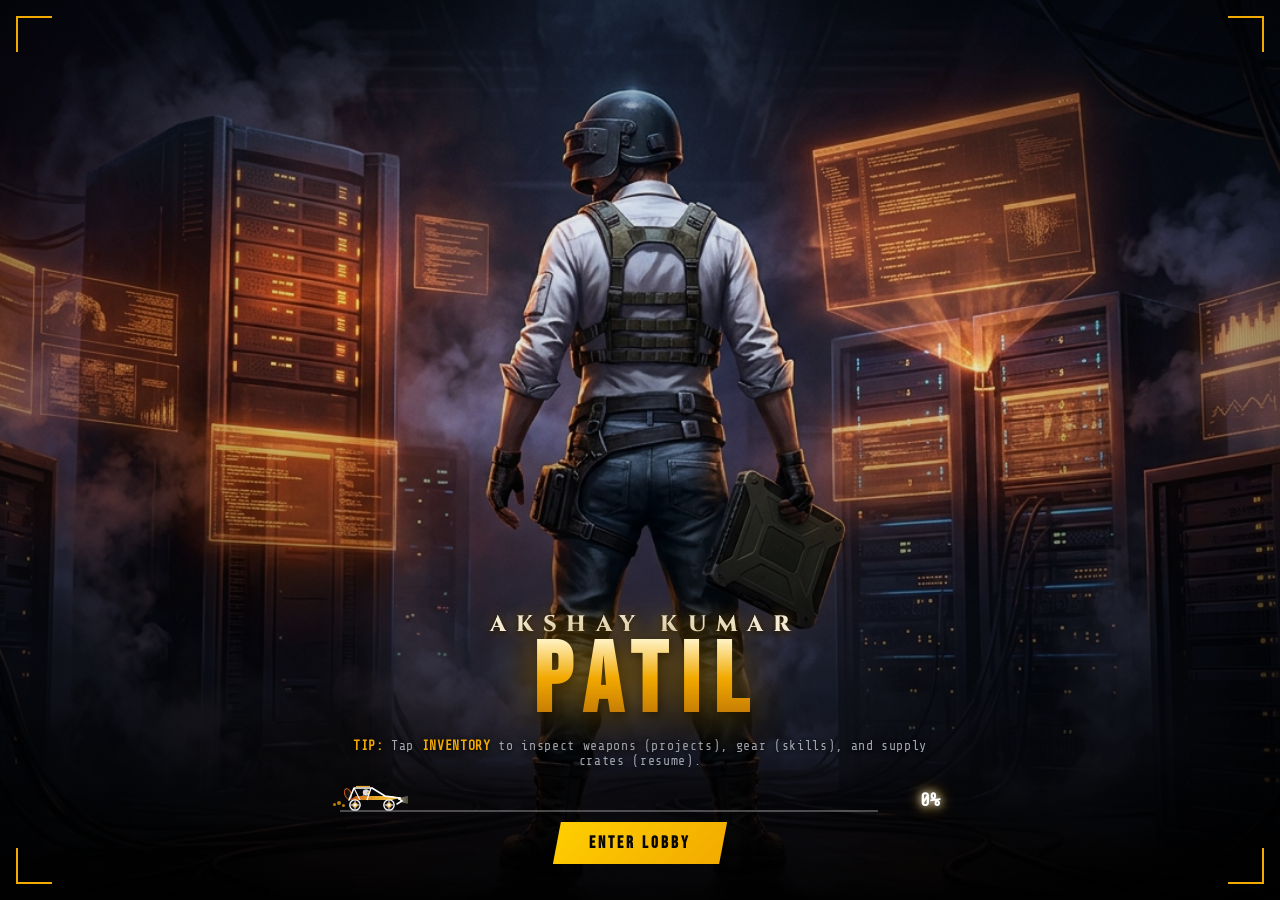
==== commit 70c9cc97: "feat(ui): add PUBG Mobile lobby, inventory bay, and project inspection glass panel markup" ====
--- a/index.html
+++ b/index.html
@@ -4,36 +4,27 @@
 <head>
   <meta charset="UTF-8" />
   <meta name="viewport" content="width=device-width, initial-scale=1.0" />
-  <title>Akshay Kumar Patil | Portfolio</title>
-  <meta name="description" content="AI/ML developer portfolio for Akshay Kumar Patil — RAG applications, ML/DL models, and AI-powered solutions." />
+  <title>Akshay Kumar Patil | PUBG MOBILE Developer Lobby</title>
+  <meta name="description"
+    content="PUBG MOBILE-inspired interactive portfolio for Akshay Kumar Patil — AI/ML Engineer, RAG Architect, and Full-Stack Developer." />
   <link rel="preconnect" href="https://fonts.googleapis.com" />
   <link rel="preconnect" href="https://fonts.gstatic.com" crossorigin />
   <link
-    href="https://fonts.googleapis.com/css2?family=Audiowide&family=Bebas+Neue&family=Inter:wght@400;500;600;700;800;900&family=JetBrains+Mono:wght@400;500;600;700&family=Orbitron:wght@700;800;900&family=Oswald:wght@400;500;600;700&family=Oxanium:wght@600;700;800&family=Rajdhani:wght@400;500;600;700&family=Share+Tech+Mono&family=Space+Mono:ital,wght@0,400;0,700;1,400&display=swap"
+    href="https://fonts.googleapis.com/css2?family=Bebas+Neue&family=Cinzel:wght@700;800;900&family=Inter:wght@400;500;600;700&family=Oswald:wght@400;500;600;700&family=Rajdhani:wght@500;600;700&family=Share+Tech+Mono&display=swap"
     rel="stylesheet" />
   <link rel="stylesheet" href="/static/css/style.css" />
   <link rel="stylesheet" href="/static/css/pubg-theme.css" />
 </head>
 
 <body style="--scene-bg: url('/static/img/opening-ghibli.png');">
-  <div class="site-bg" aria-hidden="true"></div>
-  <div class="site-bg skills-bg" id="skills-bg" aria-hidden="true"></div>
-  <div class="wind-trail" id="wind-trail" aria-hidden="true">
-    <span class="cursor-glow" id="cursor-glow"></span>
-  </div>
-  <div class="storm-layer" id="storm-layer" aria-hidden="true">
-    <div class="storm-vortex" aria-hidden="true">
-      <span></span><span></span><span></span><span></span><span></span>
-    </div>
-    <div class="storm-alert" role="alertdialog" aria-modal="true" aria-labelledby="storm-title"
-      aria-describedby="storm-copy">
-      <p class="eyebrow">The valley is restless</p>
-      <h2 id="storm-title">A little too much wind</h2>
-      <p id="storm-copy">The portfolio has been swept into a playful storm.</p>
-      <button class="button primary" id="reset-storm" type="button">Reset everything</button>
-    </div>
-  </div>
-  <!-- PUBG Cinematic Loading Screen -->
+  <!-- Game Environmental Background -->
+  <div class="pubg-bg-layer" aria-hidden="true"></div>
+  <div class="pubg-vignette-layer" aria-hidden="true"></div>
+  <div class="pubg-particles-layer" id="pubg-particles" aria-hidden="true"></div>
+
+  <!-- ═══════════════════════════════════════════════════════════
+       PUBG CINEMATIC LOADING SCREEN
+       ═══════════════════════════════════════════════════════════ -->
   <div id="pubg-loading-overlay" aria-hidden="false" role="presentation">
     <div class="pubg-cinematic-bg"></div>
 
@@ -43,78 +34,62 @@
     <div class="pubg-corner pubg-corner--bl"></div>
     <div class="pubg-corner pubg-corner--br"></div>
 
-
     <!-- Bottom overlay: name + loading bar -->
     <div class="pubg-bottom-hud">
-      <!-- Name styled exactly like PLAYERUNKNOWN'S / BATTLEGROUNDS -->
       <div class="pubg-name-block">
         <p class="pubg-name-small">AKSHAY KUMAR</p>
         <h1 class="pubg-name-large">PATIL</h1>
       </div>
 
-      <!-- Loading bar + tip -->
       <div class="pubg-hud-bar">
-        <p class="pubg-tip-text"><strong>TIP:</strong> Scroll to the Neural Activity section and draw a digit to see live CNN inference.</p>
-        
+        <p class="pubg-tip-text"><strong>TIP:</strong> Tap <strong>INVENTORY</strong> to inspect weapons (projects), gear (skills), and supply crates (resume).</p>
+
         <!-- Classic PUBG straight white line loading with running buggy -->
         <div class="pubg-track-container">
           <div class="pubg-line-wrapper">
-            <!-- Straight white background track line -->
             <div class="pubg-straight-line-bg"></div>
-            <!-- Active filled white line -->
             <div class="pubg-straight-line-fill" id="pubg-loading-fill"></div>
-            <!-- Running Buggy vehicle -->
             <div class="pubg-buggy-runner" id="pubg-buggy">
               <svg class="pubg-buggy-svg" viewBox="0 0 68 30" width="68" height="30" xmlns="http://www.w3.org/2000/svg" aria-hidden="true">
                 <defs>
                   <linearGradient id="buggyBodyGrad" x1="0%" y1="0%" x2="100%" y2="0%">
-                    <stop offset="0%" stop-color="#c95514"/>
-                    <stop offset="50%" stop-color="#e8a628"/>
-                    <stop offset="100%" stop-color="#f7cb45"/>
+                    <stop offset="0%" stop-color="#c95514" />
+                    <stop offset="50%" stop-color="#e8a628" />
+                    <stop offset="100%" stop-color="#f7cb45" />
                   </linearGradient>
                   <linearGradient id="headlightBeam" x1="0%" y1="0%" x2="100%" y2="0%">
-                    <stop offset="0%" stop-color="rgba(255,248,190,0.85)"/>
-                    <stop offset="100%" stop-color="rgba(255,248,190,0)"/>
+                    <stop offset="0%" stop-color="rgba(255,248,190,0.85)" />
+                    <stop offset="100%" stop-color="rgba(255,248,190,0)" />
                   </linearGradient>
                 </defs>
-                <!-- Forward Headlight beam projection -->
-                <polygon points="60,17 78,12 78,25 60,21" fill="url(#headlightBeam)" opacity="0.6"/>
-                <!-- Rear spare tire mounted on roll cage -->
-                <ellipse cx="8" cy="13" rx="3.2" ry="5.5" transform="rotate(-20 8 13)" fill="#181512" stroke="#d4621a" stroke-width="1"/>
-                <!-- Driver inside roll cage with Level 3 helmet -->
-                <circle cx="26" cy="11.5" r="3.2" fill="#dcdcdc"/>
-                <rect x="26.8" y="10.8" width="3" height="1.6" rx="0.5" fill="#e8a628"/>
-                <path d="M 23 15 C 23 15, 25.5 17, 28 18" stroke="#ffffff" stroke-width="1.3" stroke-linecap="round"/>
-                <!-- Buggy chassis body panels -->
-                <path d="M 10 19 L 19 19 L 44 19 L 52 19 L 59 17 L 52 15 L 16 15 Z" fill="url(#buggyBodyGrad)"/>
-                <!-- Tubular roll cage frame -->
-                <polyline points="9,19 14,7 32,7 45,15 60,17" fill="none" stroke="#ffffff" stroke-width="1.6" stroke-linecap="round" stroke-linejoin="round"/>
-                <line x1="31" y1="7" x2="27" y2="19" stroke="#ffffff" stroke-width="1.3"/>
-                <line x1="14" y1="7" x2="20" y2="19" stroke="#ffffff" stroke-width="1.1"/>
-                <line x1="16" y1="5.5" x2="30" y2="5.5" stroke="#e8a628" stroke-width="1.2"/>
-                <!-- Front bullbar bumper -->
-                <path d="M 58 17 L 62 20 L 57 23" fill="none" stroke="#ffffff" stroke-width="1.5" stroke-linecap="round"/>
-                <!-- Front headlight -->
-                <circle cx="59.5" cy="17.5" r="1.6" fill="#fffbe0"/>
-                <circle cx="59.5" cy="17.5" r="0.8" fill="#ffffff"/>
-                <!-- Rear Wheel -->
+                <polygon points="60,17 78,12 78,25 60,21" fill="url(#headlightBeam)" opacity="0.6" />
+                <ellipse cx="8" cy="13" rx="3.2" ry="5.5" transform="rotate(-20 8 13)" fill="#181512" stroke="#d4621a" stroke-width="1" />
+                <circle cx="26" cy="11.5" r="3.2" fill="#dcdcdc" />
+                <rect x="26.8" y="10.8" width="3" height="1.6" rx="0.5" fill="#e8a628" />
+                <path d="M 23 15 C 23 15, 25.5 17, 28 18" stroke="#ffffff" stroke-width="1.3" stroke-linecap="round" />
+                <path d="M 10 19 L 19 19 L 44 19 L 52 19 L 59 17 L 52 15 L 16 15 Z" fill="url(#buggyBodyGrad)" />
+                <polyline points="9,19 14,7 32,7 45,15 60,17" fill="none" stroke="#ffffff" stroke-width="1.6" stroke-linecap="round" stroke-linejoin="round" />
+                <line x1="31" y1="7" x2="27" y2="19" stroke="#ffffff" stroke-width="1.3" />
+                <line x1="14" y1="7" x2="20" y2="19" stroke="#ffffff" stroke-width="1.1" />
+                <line x1="16" y1="5.5" x2="30" y2="5.5" stroke="#e8a628" stroke-width="1.2" />
+                <path d="M 58 17 L 62 20 L 57 23" fill="none" stroke="#ffffff" stroke-width="1.5" stroke-linecap="round" />
+                <circle cx="59.5" cy="17.5" r="1.6" fill="#fffbe0" />
+                <circle cx="59.5" cy="17.5" r="0.8" fill="#ffffff" />
                 <g class="buggy-wheel buggy-wheel--rear">
-                  <circle cx="15" cy="24" r="5.2" fill="#14110e" stroke="#ffffff" stroke-width="1.3"/>
-                  <circle cx="15" cy="24" r="2.6" fill="#e8a628"/>
-                  <circle cx="15" cy="24" r="1" fill="#ffffff"/>
-                  <line x1="15" y1="19.5" x2="15" y2="28.5" stroke="#ffffff" stroke-width="0.9"/>
-                  <line x1="10.5" y1="24" x2="19.5" y2="24" stroke="#ffffff" stroke-width="0.9"/>
+                  <circle cx="15" cy="24" r="5.2" fill="#14110e" stroke="#ffffff" stroke-width="1.3" />
+                  <circle cx="15" cy="24" r="2.6" fill="#e8a628" />
+                  <circle cx="15" cy="24" r="1" fill="#ffffff" />
+                  <line x1="15" y1="19.5" x2="15" y2="28.5" stroke="#ffffff" stroke-width="0.9" />
+                  <line x1="10.5" y1="24" x2="19.5" y2="24" stroke="#ffffff" stroke-width="0.9" />
                 </g>
-                <!-- Front Wheel -->
                 <g class="buggy-wheel buggy-wheel--front">
-                  <circle cx="49" cy="24" r="5.2" fill="#14110e" stroke="#ffffff" stroke-width="1.3"/>
-                  <circle cx="49" cy="24" r="2.6" fill="#e8a628"/>
-                  <circle cx="49" cy="24" r="1" fill="#ffffff"/>
-                  <line x1="49" y1="19.5" x2="49" y2="28.5" stroke="#ffffff" stroke-width="0.9"/>
-                  <line x1="44.5" y1="24" x2="53.5" y2="24" stroke="#ffffff" stroke-width="0.9"/>
+                  <circle cx="49" cy="24" r="5.2" fill="#14110e" stroke="#ffffff" stroke-width="1.3" />
+                  <circle cx="49" cy="24" r="2.6" fill="#e8a628" />
+                  <circle cx="49" cy="24" r="1" fill="#ffffff" />
+                  <line x1="49" y1="19.5" x2="49" y2="28.5" stroke="#ffffff" stroke-width="0.9" />
+                  <line x1="44.5" y1="24" x2="53.5" y2="24" stroke="#ffffff" stroke-width="0.9" />
                 </g>
               </svg>
-              <!-- Dust particles kicked up behind rear tire -->
               <div class="pubg-buggy-dust" aria-hidden="true">
                 <span class="dust-particle dust-1"></span>
                 <span class="dust-particle dust-2"></span>
@@ -122,165 +97,438 @@
               </div>
             </div>
           </div>
-          <!-- End-of-line loading percentage -->
           <div class="pubg-end-pct">
             <span class="pubg-loading-pct" id="pubg-loading-pct">0%</span>
           </div>
         </div>
 
-        <button class="pubg-enter-btn" id="enter-button" type="button" aria-label="Enter portfolio">Enter the Drop Zone</button>
+        <button class="pubg-enter-btn" id="enter-button" type="button" aria-label="Enter lobby">Enter Lobby</button>
       </div>
     </div>
   </div>
 
-  <!-- Legacy opening screen (hidden, kept for JS compat) -->
-  <div class="opening-screen hide" id="opening-screen" aria-hidden="true" style="display:none"></div>
-
-  <main class="portfolio-shell">
-    <header class="hero" id="hero">
-      <div class="hero-intro glass reveal">
-        <div class="hero-embers" aria-hidden="true">
-          <span class="ember ember-1"></span>
-          <span class="ember ember-2"></span>
-          <span class="ember ember-3"></span>
-          <span class="ember ember-4"></span>
-          <span class="ember ember-5"></span>
-        </div>
-        <p class="hero-kicker" id="hero-kicker">AI/ML + RAG BUILDS</p>
-        <h1 id="hero-name" class="tech-hero-title"><span class="name-first">Akshay</span> <span class="name-mid">Kumar</span> <span class="name-last">Patil</span></h1>
-        <p class="hero-bio" id="hero-bio">I build performant RAG applications, ML/DL models, LLM systems, and practical
-          machine learning tools with clean demos, robust architectures, and production-ready workflows.</p>
-        <div class="hero-chips tech-chips" id="hero-chips"></div>
-        <div class="hero-actions tech-actions">
-          <button class="tech-btn" id="view-projects" type="button">View Projects</button>
-          <button class="tech-btn resume-btn" id="open-resume" type="button"><span class="btn-arrow">↓</span>
-            Resume</button>
-          <button class="tech-btn" id="contact-me" type="button">Contact Me</button>
-        </div>
-        <div class="hero-identity-reveal" id="hero-identity-reveal"
-          aria-label="Move the pointer across the robot to reveal Akshay">
-          <img class="hero-person-image" src="/static/img/hero-akshay-cutout.png" alt="Akshay Kumar Patil" />
-          <img class="hero-robot-image" src="/static/img/hero-robot.png" alt="" aria-hidden="true" />
-          <span class="hero-reveal-label" aria-hidden="true">Reveal Akshay</span>
-        </div>
-      </div>
-
-      <div class="hero-panels">
-        <section class="hero-stats glass reveal">
-          <div class="panel-head">
-            <p class="eyebrow">Snapshot</p>
-            <h3>At a glance</h3>
-          </div>
-          <div class="metric-grid" id="hero-metrics"></div>
-        </section>
-
-        <section class="hero-analytics glass reveal">
-          <div class="panel-head">
-            <p class="eyebrow">Analytics & Skills</p>
-            <h3>Domain Mastery</h3>
-          </div>
-          <div class="analytics-layout">
-            <div class="competency-map" aria-label="8D competency mapping chart">
-              <svg viewBox="0 0 320 320" role="img" aria-labelledby="competency-title competency-description">
-                <title id="competency-title">8D competency mapping</title>
-                <desc id="competency-description">An abstract radar map representing Akshay's technical competency
-                  areas.</desc>
-                <g class="map-grid">
-                  <circle cx="160" cy="160" r="112"></circle>
-                  <circle cx="160" cy="160" r="84"></circle>
-                  <circle cx="160" cy="160" r="56"></circle>
-                  <circle cx="160" cy="160" r="28"></circle>
-                  <path d="M160 48V272M48 160H272M81 81L239 239M239 81L81 239"></path>
-                </g>
-                <polygon class="map-area" points="160,58 232,88 260,160 229,228 160,258 89,225 58,160 90,91"></polygon>
-                <polygon class="map-line" points="160,58 232,88 260,160 229,228 160,258 89,225 58,160 90,91"></polygon>
-                <g class="map-points">
-                  <circle cx="160" cy="58" r="4"></circle>
-                  <circle cx="232" cy="88" r="4"></circle>
-                  <circle cx="260" cy="160" r="4"></circle>
-                  <circle cx="229" cy="228" r="4"></circle>
-                  <circle cx="160" cy="258" r="4"></circle>
-                  <circle cx="89" cy="225" r="4"></circle>
-                  <circle cx="58" cy="160" r="4"></circle>
-                  <circle cx="90" cy="91" r="4"></circle>
-                </g>
-              </svg>
-              <p><span class="map-signal">*</span> 8D COMPETENCY MAPPING</p>
-            </div>
-            <div class="domain-mastery" id="domain-mastery"></div>
-          </div>
-        </section>
+  <!-- ═══════════════════════════════════════════════════════════
+       PUBG MOBILE CLIENT APP SHELL
+       ═══════════════════════════════════════════════════════════ -->
+  <div id="pubg-app-shell">
+
+    <!-- ── TOP HUD (Common across Lobby and Customization) ──── -->
+    <header id="pubg-top-hud">
+      <!-- Player Profile Card (Top-Left) -->
+      <div class="pubg-player-card" id="player-profile-card" role="button" tabindex="0" title="Player Dossier">
+        <div class="player-avatar-wrap">
+          <div class="player-avatar-frame">
+            <svg class="avatar-helmet-icon" viewBox="0 0 24 24" width="22" height="22" fill="none" stroke="currentColor" stroke-width="2">
+              <path d="M12 2a9 9 0 0 0-9 9c0 3.5 2 6.5 5 8v3h8v-3c3-1.5 5-4.5 5-8a9 9 0 0 0-9-9z" />
+              <line x1="6" y1="11" x2="18" y2="11" />
+              <rect x="7" y="11" width="10" height="3" fill="#e8a628" opacity="0.4" />
+            </svg>
+          </div>
+          <span class="player-lvl-badge">75</span>
+        </div>
+        <div class="player-meta">
+          <div class="player-name-line">
+            <span class="player-name" id="hud-player-name">AKSHAY KUMAR PATIL</span>
+            <span class="player-status-tag"><span class="status-dot"></span> READY</span>
+          </div>
+          <div class="player-sub-line">
+            <span class="player-rank-badge">ACE DOMINATOR</span>
+            <span class="player-role-badge" id="hud-player-role">AI/ML ENGINEER</span>
+            <span class="player-ping"><span class="ping-dot"></span> 20ms ASIA</span>
+          </div>
+        </div>
+      </div>
+
+      <!-- Developer Currency / Resource Slots (Top-Right) -->
+      <div class="pubg-top-resources">
+        <div class="resource-pill" title="Featured Projects">
+          <span class="res-icon">📁</span>
+          <span class="res-label">PROJECTS</span>
+          <span class="res-val" id="hud-res-projects">10+</span>
+        </div>
+        <div class="resource-pill" title="Live Deployments">
+          <span class="res-icon">🚀</span>
+          <span class="res-label">DEPLOYS</span>
+          <span class="res-val" id="hud-res-deploys">6</span>
+        </div>
+        <div class="resource-pill" title="Achievements & Wins">
+          <span class="res-icon">🏆</span>
+          <span class="res-label">WINS</span>
+          <span class="res-val" id="hud-res-wins">10+</span>
+        </div>
+        <div class="resource-pill" title="B.Tech Academic Metric">
+          <span class="res-icon">🎓</span>
+          <span class="res-label">CGPA</span>
+          <span class="res-val" id="hud-res-cgpa">7.26</span>
+        </div>
+        <!-- SFX Audio Toggle -->
+        <button class="pubg-hud-btn sfx-btn" id="sfx-toggle-btn" type="button" aria-label="Toggle tactical audio" title="Audio Toggle">
+          <span id="sfx-icon">🔊</span>
+        </button>
       </div>
     </header>
 
-    <section class="section glass reveal">
-      <div class="section-heading">
-        <h3>Education</h3>
-      </div>
-      <div class="cards grid-3" id="education-grid"></div>
+    <!-- ═══════════════════════════════════════════════════════════
+         SCREEN A: PLAYER LOBBY
+         ═══════════════════════════════════════════════════════════ -->
+    <main id="screen-lobby" class="pubg-screen active">
+      <!-- Atmospheric Backdrop Image -->
+      <div class="lobby-scene-bg" aria-hidden="true"></div>
+
+      <!-- Center Character Bay -->
+      <section class="pubg-lobby-character-bay" aria-label="Soldier Character Lobby">
+        <!-- 3D Perspective Character Stage -->
+        <div class="lobby-stage" id="lobby-stage">
+          <!-- Circular Tactical Deployment Platform / Ground Pad -->
+          <div class="pedestal-wrap" aria-hidden="true">
+            <div class="pedestal-disc"></div>
+            <div class="pedestal-ring pedestal-ring--outer"></div>
+            <div class="pedestal-ring pedestal-ring--inner"></div>
+            <div class="pedestal-glow"></div>
+            <div class="pedestal-shadow"></div>
+          </div>
+
+          <!-- Drag-to-Rotate Interactive Soldier Wrapper -->
+          <div class="soldier-rotator" id="soldier-rotator-lobby">
+            <img class="pubg-character-img" id="lobby-character-img"
+              src="/static/img/pubg_soldier_character.png"
+              alt="Akshay Kumar Patil - PUBG Mobile Programmer Soldier with Level 3 Helmet and Military Laptop"
+              draggable="false" />
+          </div>
+
+          <!-- Operator Tactical Floating HUD Tags -->
+          <div class="operator-tag-badge">
+            <span class="op-id">OPERATOR // AKSHAY-01</span>
+            <span class="op-spec">AI / ML &amp; RAG ARCHITECTURE</span>
+          </div>
+
+          <div class="rotate-hint" aria-hidden="true">
+            <span class="hint-icon">⟳</span> DRAG TO ROTATE OPERATOR
+          </div>
+        </div>
+      </section>
+
+      <!-- Left Squad Social Slots (PUBG Mobile 4-Player Team) -->
+      <aside class="pubg-lobby-squad" aria-label="Squad Slots & Comms">
+        <div class="squad-header">
+          <span class="squad-title">TEAM ROSTER</span>
+          <span class="squad-mode">SQUAD (4/4)</span>
+        </div>
+        <div class="squad-slots">
+          <!-- Slot 1: Team Leader -->
+          <div class="squad-slot squad-slot--leader active">
+            <div class="slot-badge">#1</div>
+            <div class="slot-info">
+              <span class="slot-name">AKSHAY (LEADER)</span>
+              <span class="slot-desc">AI/ML Engineer</span>
+            </div>
+            <span class="slot-mic on" title="Voice Channel Active">🎙️</span>
+          </div>
+          <!-- Slot 2: GitHub -->
+          <a class="squad-slot squad-slot--link" id="squad-github" href="https://github.com/Akshay-kumar-patil" target="_blank" rel="noreferrer" title="Open GitHub Profile">
+            <div class="slot-badge">#2</div>
+            <div class="slot-info">
+              <span class="slot-name">GITHUB HUB</span>
+              <span class="slot-desc">10+ Repositories</span>
+            </div>
+            <span class="slot-action">JOIN ➔</span>
+          </a>
+          <!-- Slot 3: LinkedIn -->
+          <a class="squad-slot squad-slot--link" id="squad-linkedin" href="https://linkedin.com/in/akshay-patil-akki12" target="_blank" rel="noreferrer" title="Open LinkedIn Profile">
+            <div class="slot-badge">#3</div>
+            <div class="slot-info">
+              <span class="slot-name">LINKEDIN NET</span>
+              <span class="slot-desc">Professional Comms</span>
+            </div>
+            <span class="slot-action">CONNECT ➔</span>
+          </a>
+          <!-- Slot 4: Direct Dispatch -->
+          <button class="squad-slot squad-slot--btn" id="squad-comms-btn" type="button" title="Send Direct Message">
+            <div class="slot-badge">#4</div>
+            <div class="slot-info">
+              <span class="slot-name">DISPATCH HQ</span>
+              <span class="slot-desc">Direct Message / Comms</span>
+            </div>
+            <span class="slot-action">CALL ➔</span>
+          </button>
+        </div>
+      </aside>
+
+      <!-- Bottom Lobby Navigation Bar -->
+      <footer class="pubg-lobby-bottom-bar">
+        <!-- World Chat / Bio Ticker (Bottom-Left) -->
+        <div class="lobby-chat-ticker">
+          <div class="chat-tab-pill">ALL CHAT</div>
+          <div class="chat-text-track">
+            <span class="chat-sender">[LEADER] Akshay:</span>
+            <span class="chat-msg" id="lobby-chat-msg">
+              AI/ML student building performant RAG workflows, ML/DL models &amp; real-time neural inference.
+            </span>
+          </div>
+        </div>
+
+        <!-- In-Game Mobile Nav Buttons (Center) -->
+        <nav class="lobby-center-nav" aria-label="Lobby Navigation">
+          <button class="pubg-nav-btn" id="nav-btn-inventory" type="button" aria-label="Open Inventory Screen">
+            <span class="nav-btn-icon">🎒</span>
+            <span class="nav-btn-title">INVENTORY</span>
+            <span class="nav-btn-sub">LOADOUT</span>
+          </button>
+          <button class="pubg-nav-btn" id="nav-btn-lab" type="button" aria-label="Open Neural Training Lab">
+            <span class="nav-btn-icon">🧠</span>
+            <span class="nav-btn-title">TRAINING LAB</span>
+            <span class="nav-btn-sub">LIVE CNN</span>
+          </button>
+          <button class="pubg-nav-btn" id="nav-btn-career" type="button" aria-label="Open Career & Education">
+            <span class="nav-btn-icon">📜</span>
+            <span class="nav-btn-title">CAREER</span>
+            <span class="nav-btn-sub">TIMELINE</span>
+          </button>
+          <button class="pubg-nav-btn" id="nav-btn-resume" type="button" aria-label="Open Resume PDF">
+            <span class="nav-btn-icon">📦</span>
+            <span class="nav-btn-title">SUPPLY CRATE</span>
+            <span class="nav-btn-sub">RESUME PDF</span>
+          </button>
+          <button class="pubg-nav-btn" id="nav-btn-contact" type="button" aria-label="Open Contact Modal">
+            <span class="nav-btn-icon">📡</span>
+            <span class="nav-btn-title">COMMS</span>
+            <span class="nav-btn-sub">CONTACT</span>
+          </button>
+        </nav>
+
+        <!-- The Iconic PUBG Matchmaking START Module (Bottom-Right) -->
+        <div class="pubg-matchmaking-module">
+          <div class="mode-select-box" id="mode-select-box" role="button" tabindex="0" title="Match Settings">
+            <span class="mode-pill">PORTFOLIO</span>
+            <div class="mode-details">
+              <span class="mode-map">CLASSIC // ERANGEL</span>
+              <span class="mode-team">TPP · AI/ML SPEC</span>
+            </div>
+            <span class="mode-gear-icon">⚙</span>
+          </div>
+          <button class="pubg-start-btn" id="start-inventory-btn" type="button" aria-label="Start Match / Enter Inventory">
+            <span class="start-btn-text">START</span>
+            <span class="start-btn-sub">ENTER INVENTORY</span>
+          </button>
+        </div>
+      </footer>
+    </main>
+
+    <!-- ═══════════════════════════════════════════════════════════
+         SCREEN B: INVENTORY / CHARACTER CUSTOMIZATION
+         ═══════════════════════════════════════════════════════════ -->
+    <section id="screen-inventory" class="pubg-screen">
+      <!-- Darkened Armory / Customization Background -->
+      <div class="inventory-scene-bg" aria-hidden="true"></div>
+
+      <!-- Top Sub-Bar with Return to Lobby -->
+      <div class="pubg-inv-topbar">
+        <button class="pubg-back-btn" id="inv-back-lobby-btn" type="button" aria-label="Return to Player Lobby">
+          <span class="back-arrow">←</span>
+          <span class="back-text">LOBBY</span>
+        </button>
+        <div class="inv-title-group">
+          <h2 class="inv-title">CHARACTER LOADOUT &amp; INVENTORY</h2>
+          <span class="inv-subtitle">CUSTOMIZATION BAY // LEVEL 75 OPERATOR GEAR</span>
+        </div>
+        <div class="inv-quick-stats">
+          <span class="stat-pill"><span class="stat-k">CAPACITY</span> 100%</span>
+          <span class="stat-pill"><span class="stat-k">STATUS</span> EQUIPPED</span>
+        </div>
+      </div>
+
+      <!-- Main Split Layout (Left Character Bay, Right Grid & Detail Drawer) -->
+      <div class="pubg-inv-body">
+
+        <!-- Left Character Bay -->
+        <div class="pubg-inv-character-bay" aria-label="Operator Inspection">
+          <div class="inv-spotlight" aria-hidden="true"></div>
+          <div class="soldier-rotator" id="soldier-rotator-inv">
+            <img class="pubg-character-img" id="inv-character-img"
+              src="/static/img/pubg_soldier_character.png"
+              alt="Akshay Kumar Patil - Character Loadout Preview"
+              draggable="false" />
+          </div>
+
+          <!-- Ground Ring & Shadow -->
+          <div class="pedestal-wrap" aria-hidden="true">
+            <div class="pedestal-disc"></div>
+            <div class="pedestal-ring pedestal-ring--outer"></div>
+            <div class="pedestal-glow"></div>
+            <div class="pedestal-shadow"></div>
+          </div>
+
+          <!-- Current Loadout Summary Chips -->
+          <div class="inv-equipped-summary">
+            <div class="eq-chip"><span class="eq-icon">🔫</span> <span class="eq-text">PRIMARY: PYTHON / PYTORCH</span></div>
+            <div class="eq-chip"><span class="eq-icon">🪖</span> <span class="eq-text">HELMET: B.TECH AI &amp; ML</span></div>
+            <div class="eq-chip"><span class="eq-icon">🎒</span> <span class="eq-text">VEST: FASTAPI / RAG ENGINE</span></div>
+          </div>
+
+          <div class="rotate-hint" aria-hidden="true">
+            <span class="hint-icon">⟳</span> DRAG TO ROTATE
+          </div>
+
+          <!-- PUBG MOBILE-Inspired Project Inspection Glass Panel -->
+          <aside class="project-glass-panel" id="project-glass-panel" aria-label="Project Inspection Panel" aria-hidden="true">
+            <div class="glass-panel-header">
+              <div class="glass-header-left">
+                <span class="glass-status-dot"></span>
+                <span class="glass-category-tag" id="glass-category-tag">AI/ML · RAG PIPELINE</span>
+                <span class="glass-rarity-pill" id="glass-rarity-pill">MYTHIC</span>
+              </div>
+              <button class="glass-close-btn" id="glass-close-btn" type="button" aria-label="Close Project Details" title="Close Panel (ESC)">✕</button>
+            </div>
+
+            <div class="glass-title-block">
+              <h3 class="glass-project-title" id="glass-project-title">HEALIX</h3>
+              <p class="glass-project-tagline" id="glass-project-tagline">Self-healing RAG pipeline with automated query re-write.</p>
+            </div>
+
+            <div class="glass-divider" aria-hidden="true"></div>
+
+            <div class="glass-content-scroll">
+              <div class="glass-section">
+                <span class="glass-section-label">MISSION BRIEF // OVERVIEW</span>
+                <p class="glass-description" id="glass-description"></p>
+              </div>
+
+              <div class="glass-section">
+                <span class="glass-section-label">KEY COMBAT FEATURES</span>
+                <ul class="glass-features-list" id="glass-features-list"></ul>
+              </div>
+
+              <div class="glass-section">
+                <span class="glass-section-label">TECH SPECIFICATIONS</span>
+                <div class="glass-tech-grid" id="glass-tech-grid"></div>
+              </div>
+            </div>
+
+            <div class="glass-panel-footer">
+              <a class="glass-action-btn glass-btn-primary" id="glass-repo-btn" href="#" target="_blank" rel="noreferrer" title="View GitHub Repository">
+                <svg class="btn-git-icon" viewBox="0 0 24 24" width="15" height="15" fill="currentColor">
+                  <path d="M12 0C5.37 0 0 5.37 0 12c0 5.31 3.435 9.795 8.205 11.385.6.105.825-.255.825-.57 0-.285-.015-1.23-.015-2.235-3.015.555-3.795-.735-4.035-1.41-.135-.345-.72-1.41-1.23-1.695-.42-.225-1.02-.78-.015-.795.945-.015 1.62.87 1.845 1.23 1.08 1.815 2.805 1.305 3.495.99.105-.78.42-1.305.765-1.605-2.67-.3-5.46-1.335-5.46-5.925 0-1.305.465-2.385 1.23-3.225-.12-.3-.54-1.53.12-3.18 0 0 1.005-.315 3.3 1.23.96-.27 1.98-.405 3-.405s2.04.135 3 .405c2.295-1.56 3.3-1.23 3.3-1.23.66 1.65.24 2.88.12 3.18.765.84 1.23 1.905 1.23 3.225 0 4.605-2.805 5.625-5.475 5.925.435.375.81 1.095.81 2.22 0 1.605-.015 2.895-.015 3.3 0 .315.225.69.825.57A12.02 12.02 0 0024 12c0-6.63-5.37-12-12-12z"/>
+                </svg>
+                VIEW REPOSITORY
+              </a>
+              <a class="glass-action-btn glass-btn-secondary" id="glass-demo-btn" href="#" target="_blank" rel="noreferrer" style="display:none;" title="Open Live Demo">
+                LIVE DEMO ➔
+              </a>
+            </div>
+          </aside>
+        </div>
+
+        <!-- Right Side: Categories Tabs + Items Grid + Detail Drawer -->
+        <div class="pubg-inv-panel">
+
+          <!-- Category Navigation Tabs (PUBG Mobile vertical icons) -->
+          <nav class="pubg-category-tabs" id="pubg-category-tabs" aria-label="Inventory Categories">
+            <!-- 1. OUTFIT -> About Me -->
+            <button class="cat-tab" data-cat="outfit" type="button" aria-selected="false">
+              <span class="cat-icon">👕</span>
+              <span class="cat-label">OUTFIT</span>
+              <span class="cat-sub">ABOUT ME</span>
+            </button>
+            <!-- 2. HEADGEAR -> Education -->
+            <button class="cat-tab" data-cat="headgear" type="button" aria-selected="false">
+              <span class="cat-icon">🪖</span>
+              <span class="cat-label">HEADGEAR</span>
+              <span class="cat-sub">EDUCATION</span>
+            </button>
+            <!-- 3. WEAPONS -> Projects -->
+            <button class="cat-tab active" data-cat="weapons" type="button" aria-selected="true">
+              <span class="cat-icon">🔫</span>
+              <span class="cat-label">WEAPONS</span>
+              <span class="cat-sub">PROJECTS</span>
+            </button>
+            <!-- 4. GEAR -> Technical Skills -->
+            <button class="cat-tab" data-cat="gear" type="button" aria-selected="false">
+              <span class="cat-icon">🎒</span>
+              <span class="cat-label">GEAR</span>
+              <span class="cat-sub">SKILLS</span>
+            </button>
+            <!-- 5. COLLECTIONS -> Achievements -->
+            <button class="cat-tab" data-cat="collections" type="button" aria-selected="false">
+              <span class="cat-icon">🏆</span>
+              <span class="cat-label">COLLECTIONS</span>
+              <span class="cat-sub">AWARDS</span>
+            </button>
+            <!-- 6. SUPPLY CRATE -> Resume & Resources -->
+            <button class="cat-tab" data-cat="supply" type="button" aria-selected="false">
+              <span class="cat-icon">📦</span>
+              <span class="cat-label">SUPPLY CRATE</span>
+              <span class="cat-sub">RESUME</span>
+            </button>
+            <!-- 7. LAB -> Neural Activity CNN Demo -->
+            <button class="cat-tab cat-tab--lab" data-cat="lab" type="button" aria-selected="false">
+              <span class="cat-icon">🧠</span>
+              <span class="cat-label">LAB</span>
+              <span class="cat-sub">CNN DEMO</span>
+            </button>
+          </nav>
+
+          <!-- Middle: Dynamic Items Grid Container -->
+          <div class="pubg-grid-scroll-wrap">
+            <div class="category-banner">
+              <span class="cat-banner-title" id="cat-banner-title">WEAPONS // FEATURED PROJECTS</span>
+              <span class="cat-banner-count" id="cat-banner-count">7 ITEMS EQUIPPED</span>
+            </div>
+            <div class="pubg-item-grid" id="pubg-item-grid" role="listbox" aria-label="Category Items">
+              <!-- Dynamically populated via JS -->
+            </div>
+          </div>
+
+          <!-- Bottom: Selected Item Detail / Inspection Drawer -->
+          <aside class="pubg-item-detail-drawer" id="pubg-item-detail-drawer" aria-label="Item Inspection">
+            <div class="detail-header">
+              <div class="detail-titles">
+                <div class="detail-rarity-row">
+                  <span class="detail-rarity-badge" id="detail-rarity-badge">MYTHIC</span>
+                  <span class="detail-category-tag" id="detail-category-tag">ASSAULT RAG</span>
+                </div>
+                <h3 class="detail-title" id="detail-title">HEALIX // RAG ORCHESTRATOR</h3>
+                <p class="detail-tagline" id="detail-tagline">Self-healing RAG pipeline with automated query re-write.</p>
+              </div>
+              <div class="detail-actions" id="detail-actions">
+                <!-- Action Buttons injected dynamically -->
+              </div>
+            </div>
+            <div class="detail-body">
+              <div class="detail-desc-box">
+                <p class="detail-desc" id="detail-desc"></p>
+                <ul class="detail-points" id="detail-points"></ul>
+              </div>
+              <div class="detail-specs-box">
+                <span class="specs-title">TECH SPECIFICATIONS / PARAMETERS:</span>
+                <div class="detail-tech-chips" id="detail-tech-chips"></div>
+              </div>
+            </div>
+          </aside>
+
+        </div>
+      </div>
     </section>
 
-    <section class="section glass reveal futuristic-projects" id="projects-section">
-      <div class="section-heading">
-        <p class="eyebrow">Projects</p>
-        <h3>Featured Projects</h3>
-      </div>
-      <div class="cards grid-2" id="projects-grid"></div>
-    </section>
-
-    <section class="section glass reveal">
-      <div class="section-heading">
-        <h3>Special Mention</h3>
-      </div>
-      <div class="special-project" id="special-project"></div>
-    </section>
-
-    <section class="section glass reveal" id="skills-anchor">
-      <div class="section-heading">
-        <p class="eyebrow">Technical Skills</p>
-        <h3>The craft behind the scenes</h3>
-      </div>
-      <div class="skills-grid" id="skills-grid"></div>
-    </section>
-
-    <section class="section glass reveal" id="contact-section">
-      <div class="section-heading">
-        <p class="eyebrow">Contact</p>
-        <h3>Let's build something useful</h3>
-      </div>
-      <div class="contact-strip">
-        <div>
-          <p class="card-label">India</p>
-          <p>Jabalpur, Madhya Pradesh</p>
-        </div>
-        <div>
-          <p class="card-label">Email</p>
-          <p id="contact-email"></p>
-        </div>
-        <div>
-          <p class="card-label">Resume</p>
-          <button class="button secondary" id="footer-open-resume" type="button">Open Resume</button>
-        </div>
-      </div>
-    </section>
-
-    <section class="section glass reveal">
-      <div class="section-heading">
-        <p class="eyebrow">Achievements</p>
-        <h3>Wins and certifications</h3>
-      </div>
-      <div class="badge-row" id="achievements-row"></div>
-    </section>
-
-    <!-- Neural Activity Section -->
-    <section class="section neural-activity-section glass reveal" id="neural-activity-section">
-      <div class="section-heading">
-        <p class="eyebrow">Neural Activity</p>
-        <h3>Watch the network recognize what you draw</h3>
+  </div><!-- /#pubg-app-shell -->
+
+  <!-- ═══════════════════════════════════════════════════════════
+       INTERACTIVE MODALS & LAB DEMO
+       ═══════════════════════════════════════════════════════════ -->
+
+  <!-- 1. TRAINING LAB MODAL (Interactive CNN Digit Recognition) -->
+  <div class="pubg-modal" id="lab-modal" aria-hidden="true" role="dialog" aria-modal="true" aria-labelledby="lab-modal-title">
+    <div class="modal-backdrop" id="lab-backdrop"></div>
+    <div class="modal-card lab-card">
+      <div class="modal-toolbar">
+        <div class="toolbar-title-group">
+          <span class="toolbar-eyebrow">NEURAL SHOOTING RANGE</span>
+          <h3 id="lab-modal-title">CONVOLUTIONAL NEURAL NETWORK // DIGIT INFERENCE</h3>
+        </div>
+        <button class="pubg-close-btn" id="close-lab-btn" type="button" aria-label="Close Training Lab">✕ CLOSE [ESC]</button>
       </div>
 
       <div class="neural-app-container">
-        <!-- Left Panel: Drawing Canvas & Downsample Preview -->
+        <!-- Drawing Panel -->
         <div class="neural-canvas-panel">
           <div class="canvas-header">
             <span class="canvas-label">DRAW A DIGIT (0-9)</span>
@@ -288,7 +536,7 @@
               <svg viewBox="0 0 24 24" width="13" height="13" fill="none" stroke="currentColor" stroke-width="2">
                 <path d="M3 6h18M19 6v14a2 2 0 0 1-2 2H7a2 2 0 0 1-2-2V6m3 0V4a2 2 0 0 1 2-2h4a2 2 0 0 1 2 2v2" />
               </svg>
-              Clear
+              CLEAR
             </button>
           </div>
           <div class="canvas-wrapper">
@@ -296,13 +544,12 @@
           </div>
           <div class="downsample-preview-box">
             <div class="downsample-info">
-              <span class="downsample-label">Input Tensor (28x28)</span>
+              <span class="downsample-label">INPUT TENSOR (28x28)</span>
               <span class="downsample-sub">Center-of-Mass Normalized</span>
             </div>
             <canvas id="neural-downsample-canvas" width="56" height="56"></canvas>
           </div>
 
-          <!-- Drawing Guide Note Box -->
           <div class="drawing-guide-note">
             <div class="guide-note-item">
               <span class="guide-icon">💡</span>
@@ -315,11 +562,11 @@
           </div>
         </div>
 
-        <!-- Center Panel: Interactive Real-Time Neural Network Graph -->
+        <!-- Center Graph Panel -->
         <div class="neural-graph-panel">
           <div class="graph-header">
             <span>CONVOLUTIONAL NEURAL NETWORK GRAPH</span>
-            <span class="pulse-indicator"><span class="pulse-dot"></span> Live Computations</span>
+            <span class="pulse-indicator"><span class="pulse-dot"></span> LIVE COMPUTATIONS</span>
           </div>
           <div class="graph-canvas-wrap" id="neural-graph-wrap">
             <canvas id="neural-graph-canvas"></canvas>
@@ -327,7 +574,7 @@
           </div>
         </div>
 
-        <!-- Right Panel: Output & Confidence Distribution -->
+        <!-- Prediction & Probability Panel -->
         <div class="neural-output-panel">
           <div class="output-prediction-card">
             <span class="output-label">PREDICTION</span>
@@ -343,137 +590,105 @@
           </div>
         </div>
       </div>
-    </section>
-    <section class="section matrix-fabric-section glass reveal" id="matrix-section">
-      <div class="matrix-header">
-        <div class="matrix-title-group">
-          <p class="eyebrow">Neural Matrix Fabric</p>
-          <p class="matrix-desc">Hover or drag the curtain — the source code itself hangs like fabric in the breeze.</p>
-        </div>
-        <div class="matrix-badge">
-          <svg class="matrix-badge-icon" viewBox="0 0 24 24" width="14" height="14" fill="none" stroke="currentColor"
-            stroke-width="2">
-            <path d="M15 3h6v6M14 10l6-6M9 21H3v-6M10 14l-6 6" />
-          </svg>
-          <span>hover &middot; drag to stretch</span>
-        </div>
-      </div>
-
-      <div class="matrix-canvas-card">
-        <canvas id="matrix-fabric-canvas"></canvas>
-      </div>
-
-      <footer class="matrix-footer">
-        <p class="footer-links">
-          <a id="footer-github" href="#" target="_blank" rel="noreferrer">GitHub</a>
-          <span>&middot;</span>
-          <a id="footer-linkedin" href="#" target="_blank" rel="noreferrer">LinkedIn</a>
-          <span>&middot;</span>
-          <a id="footer-resume" href="#" target="_blank" rel="noreferrer">Resume PDF</a>
-        </p>
-      </footer>
-    </section>
-
-  </main>
-
-  <!-- PUBG Winner Winner Easter Egg Toast -->
+    </div>
+  </div>
+
+  <!-- 2. RESUME MODAL (Embedded PDF Viewer) -->
+  <div class="pubg-modal" id="resume-modal" aria-hidden="true" role="dialog" aria-modal="true" aria-labelledby="resume-title">
+    <div class="modal-backdrop" id="resume-backdrop"></div>
+    <div class="modal-card resume-card">
+      <div class="modal-toolbar">
+        <div>
+          <span class="toolbar-eyebrow">OFFICIAL DOSSIER</span>
+          <h3 id="resume-title">AKSHAY KUMAR PATIL // RESUME</h3>
+        </div>
+        <div class="modal-toolbar-actions">
+          <a class="pubg-modal-action-btn" href="/static/resume/Akshay_updated_resume_main.pdf" download="Akshay_Kumar_Patil_Resume.pdf" title="Download Resume PDF">
+            💾 DOWNLOAD PDF
+          </a>
+          <button class="pubg-close-btn" id="close-resume-btn" type="button" aria-label="Close Resume">✕ CLOSE [ESC]</button>
+        </div>
+      </div>
+      <iframe class="resume-frame" src="/static/resume/Akshay_updated_resume_main.pdf" title="Akshay Kumar Patil Resume"></iframe>
+    </div>
+  </div>
+
+  <!-- 3. CAREER / TIMELINE MODAL -->
+  <div class="pubg-modal" id="career-modal" aria-hidden="true" role="dialog" aria-modal="true" aria-labelledby="career-title">
+    <div class="modal-backdrop" id="career-backdrop"></div>
+    <div class="modal-card career-card">
+      <div class="modal-toolbar">
+        <div>
+          <span class="toolbar-eyebrow">SERVICE RECORD</span>
+          <h3 id="career-title">CAREER RESULTS &amp; EDUCATION TIMELINE</h3>
+        </div>
+        <button class="pubg-close-btn" id="close-career-btn" type="button" aria-label="Close Career">✕ CLOSE [ESC]</button>
+      </div>
+      <div class="career-modal-content" id="career-timeline-content">
+        <!-- Dynamically injected education cards and stats -->
+      </div>
+    </div>
+  </div>
+
+  <!-- 4. COMMS / CONTACT MODAL -->
+  <div class="pubg-modal" id="comms-modal" aria-hidden="true" role="dialog" aria-modal="true" aria-labelledby="comms-title">
+    <div class="modal-backdrop" id="comms-backdrop"></div>
+    <div class="modal-card comms-card">
+      <div class="modal-toolbar">
+        <div>
+          <span class="toolbar-eyebrow">FREQUENCY ENCRYPTION 256-BIT</span>
+          <h3 id="comms-title">TACTICAL COMMUNICATIONS // DISPATCH</h3>
+        </div>
+        <button class="pubg-close-btn" id="close-comms-btn" type="button" aria-label="Close Comms">✕ CLOSE [ESC]</button>
+      </div>
+      <div class="comms-modal-content">
+        <div class="comms-strip">
+          <div class="comms-tile">
+            <span class="tile-icon">📍</span>
+            <span class="tile-label">BASE LOCATION</span>
+            <span class="tile-val">Jabalpur, Madhya Pradesh, India</span>
+          </div>
+          <div class="comms-tile">
+            <span class="tile-icon">✉️</span>
+            <span class="tile-label">DIRECT DISPATCH</span>
+            <a class="tile-val tile-link" id="comms-email-link" href="mailto:akshaykumarpatil58@gmail.com">akshaykumarpatil58@gmail.com</a>
+          </div>
+          <div class="comms-tile">
+            <span class="tile-icon">📱</span>
+            <span class="tile-label">HOTLINE</span>
+            <span class="tile-val">+91-81030 73393</span>
+          </div>
+          <div class="comms-tile">
+            <span class="tile-icon">🐙</span>
+            <span class="tile-label">GITHUB DOSSIER</span>
+            <a class="tile-val tile-link" href="https://github.com/Akshay-kumar-patil" target="_blank" rel="noreferrer">github.com/Akshay-kumar-patil</a>
+          </div>
+          <div class="comms-tile">
+            <span class="tile-icon">💼</span>
+            <span class="tile-label">LINKEDIN NETWORK</span>
+            <a class="tile-val tile-link" href="https://linkedin.com/in/akshay-patil-akki12" target="_blank" rel="noreferrer">linkedin.com/in/akshay-patil-akki12</a>
+          </div>
+        </div>
+        <div class="comms-fast-dispatch">
+          <h4>SEND RAPID TRANSMISSION</h4>
+          <p>Open default mail client with pre-addressed subject:</p>
+          <a class="pubg-start-btn comms-send-btn" href="mailto:akshaykumarpatil58@gmail.com?subject=Collab%20Inquiry%20via%20Portfolio&body=Hi%20Akshay,%0A%0AI%20checked%20out%20your%20PUBG%20portfolio...">
+            <span class="start-btn-text">TRANSMIT EMAIL ➔</span>
+          </a>
+        </div>
+      </div>
+    </div>
+  </div>
+
+  <!-- Winner Winner Chicken Dinner Toast -->
   <div id="winner-toast" aria-live="polite" aria-atomic="true">
-    <span class="winner-text">WINNER WINNER CHICKEN DINNER</span>
-    <span class="winner-sub">#1 Viewed &mdash; Thanks for visiting</span>
+    <span class="winner-text">WINNER WINNER CHICKEN DINNER!</span>
+    <span class="winner-sub">#1 AI/ML OPERATOR IN THE DROP ZONE</span>
   </div>
 
-  <div class="resume-modal" id="resume-modal" aria-hidden="true">
-    <div class="resume-backdrop" id="resume-backdrop"></div>
-    <section class="resume-card" role="dialog" aria-modal="true" aria-label="Resume preview">
-      <div class="resume-toolbar">
-        <div>
-          <p class="eyebrow">Resume Preview</p>
-          <h3>Akshay Kumar Patil</h3>
-        </div>
-        <button class="button secondary" id="close-resume" type="button">Close</button>
-      </div>
-      <iframe class="resume-frame" src="/static/resume/Akshay_updated_resume_main.pdf"
-        title="Akshay Kumar Patil Resume"></iframe>
-    </section>
-  </div>
-
+  <!-- Scripts -->
   <script src="/static/js/mnist_weights.js"></script>
   <script src="/static/js/main.js"></script>
-  <script>
-    /* ── PUBG Loading Screen Controller ── */
-    (function () {
-      var overlay  = document.getElementById('pubg-loading-overlay');
-      var pctEl    = document.getElementById('pubg-loading-pct');
-      var fillEl   = document.getElementById('pubg-loading-fill');
-      var buggyEl  = document.getElementById('pubg-buggy');
-      var enterBtn = document.getElementById('enter-button');
-      var toast    = document.getElementById('winner-toast');
-
-      /* Animate the percentage counter, straight line fill, and buggy runner */
-      var start = null;
-      var DURATION = 3500;
-      var targets = [0, 22, 58, 76, 91, 100];
-
-      function animatePct(ts) {
-        if (!start) start = ts;
-        var elapsed = ts - start;
-        var prog = Math.min(elapsed / DURATION, 1);
-        /* Lerp through waypoints */
-        var segments = targets.length - 1;
-        var seg = Math.min(Math.floor(prog * segments), segments - 1);
-        var segProg = (prog * segments) - seg;
-        var val = Math.round(targets[seg] + (targets[seg+1] - targets[seg]) * segProg);
-
-        if (pctEl) pctEl.textContent = val + '%';
-        if (fillEl) fillEl.style.width = val + '%';
-        if (buggyEl) {
-          /* Buggy drives along the straight white line */
-          buggyEl.style.left = 'calc(' + val + '% - ' + (val * 0.68) + 'px)';
-          if (val >= 100) {
-            buggyEl.classList.add('parked');
-          }
-        }
-
-        if (prog < 1) {
-          requestAnimationFrame(animatePct);
-        } else {
-          if (pctEl) pctEl.textContent = '100%';
-          if (fillEl) fillEl.style.width = '100%';
-          if (buggyEl) {
-            buggyEl.style.left = 'calc(100% - 68px)';
-            buggyEl.classList.add('parked');
-          }
-        }
-      }
-      requestAnimationFrame(animatePct);
-
-      /* Enter button handler */
-      function enterPortfolio() {
-        if (overlay) {
-          overlay.classList.add('hide');
-          setTimeout(function() { overlay.style.display = 'none'; }, 900);
-        }
-        /* Show winner toast after 2.5s */
-        setTimeout(function() {
-          if (toast) {
-            toast.classList.add('show');
-            setTimeout(function() { toast.classList.remove('show'); }, 3500);
-          }
-        }, 2500);
-      }
-
-      if (enterBtn) {
-        enterBtn.addEventListener('click', enterPortfolio);
-        /* Also allow skipping with any key or tap after load bar completes */
-        setTimeout(function() {
-          document.addEventListener('keydown', function skip(e) {
-            document.removeEventListener('keydown', skip);
-            enterPortfolio();
-          }, { once: true });
-        }, 3800);
-      }
-    })();
-  </script>
 </body>
 
 </html>
--- a/static/css/pubg-theme.css
+++ b/static/css/pubg-theme.css
@@ -1,123 +1,122 @@
 /* ============================================================
-   PUBG THEME — Complete Portfolio Override
-   PlayerUnknown's Battlegrounds tactical aesthetic
+   PUBG MOBILE THEME — COMPLETE LOBBY & INVENTORY SYSTEM
+   Authentic mobile-game interface with Lobby, Character Bay,
+   Wardrobe/Inventory categories, Rarity tiers & Interactive HUD
    ============================================================ */
 
-@import url('https://fonts.googleapis.com/css2?family=Cinzel:wght@700;800;900&family=Oswald:wght@400;500;600;700&family=Rajdhani:wght@400;500;600;700&family=Share+Tech+Mono&family=Bebas+Neue&display=swap');
-
-/* ── Design Tokens ───────────────────────────────────────── */
+@import url('https://fonts.googleapis.com/css2?family=Bebas+Neue&family=Cinzel:wght@700;800;900&family=Inter:wght@400;500;600;700&family=Oswald:wght@400;500;600;700&family=Rajdhani:wght@500;600;700&family=Share+Tech+Mono&display=swap');
+
+/* ── Tactical Design Tokens ───────────────────────────────── */
 :root {
-  --pubg-bg-1:        #0a0800;
-  --pubg-bg-2:        #120e02;
-  --pubg-bg-3:        #1c1500;
-  --pubg-amber:       #e8a628;
-  --pubg-amber-2:     #f5c842;
-  --pubg-amber-dim:   #a06e10;
-  --pubg-orange:      #d4621a;
-  --pubg-red:         #c0392b;
-  --pubg-ink:         #f0e4c4;
-  --pubg-ink-dim:     #a8936a;
-  --pubg-surface:     rgba(20, 16, 2, 0.82);
-  --pubg-surface-2:   rgba(30, 24, 4, 0.94);
-  --pubg-border:      rgba(232, 166, 40, 0.30);
-  --pubg-border-glow: rgba(232, 166, 40, 0.60);
-  --pubg-shadow:      0 16px 48px rgba(0, 0, 0, 0.70);
-  --pubg-glow:        0 0 20px rgba(232, 166, 40, 0.35);
-  --display-font:     'Oswald', 'Bebas Neue', 'Impact', sans-serif;
-  --body-font:        'Rajdhani', 'Segoe UI', system-ui, sans-serif;
-  --mono-font:        'Share Tech Mono', 'JetBrains Mono', monospace;
-}
-
-/* ── Base Overrides ──────────────────────────────────────── */
-body {
-  background: #0a0800 !important;
-  color: var(--pubg-ink) !important;
-  font-family: var(--body-font) !important;
-  letter-spacing: 0.03em;
-}
-
-body::before {
-  content: '';
+  --pubg-bg-black:      #070705;
+  --pubg-bg-charcoal:   #0f1216;
+  --pubg-bg-panel:      rgba(15, 18, 22, 0.94);
+  --pubg-bg-panel-dark: rgba(9, 11, 14, 0.96);
+  --pubg-bg-subtle:     rgba(25, 30, 36, 0.75);
+
+  /* Tactical PUBG Amber / Gold */
+  --pubg-amber:         #f2a900;
+  --pubg-amber-bright:  #ffd000;
+  --pubg-amber-dim:     #a06e00;
+  --pubg-amber-glow:    rgba(242, 169, 0, 0.45);
+
+  /* Rarity Tier Accents */
+  --rarity-mythic:      #eb2f06;
+  --rarity-legendary:   #f39c12;
+  --rarity-epic:        #9b59b6;
+  --rarity-rare:        #2980b9;
+  --rarity-common:      #7f8c8d;
+
+  /* Typography Colors */
+  --pubg-text-white:    #ffffff;
+  --pubg-text-cream:    #f5ecd5;
+  --pubg-text-dim:      #a2a8b3;
+  --pubg-text-muted:    #6b7380;
+
+  /* Tactical Borders & Chrome */
+  --pubg-border-dim:    rgba(255, 255, 255, 0.12);
+  --pubg-border-gold:   rgba(242, 169, 0, 0.45);
+  --pubg-border-glow:   0 0 14px rgba(242, 169, 0, 0.6);
+
+  /* Fonts */
+  --font-display:       'Bebas Neue', 'Oswald', sans-serif;
+  --font-heading:       'Oswald', 'Rajdhani', sans-serif;
+  --font-body:          'Rajdhani', 'Inter', system-ui, sans-serif;
+  --font-mono:          'Share Tech Mono', monospace;
+  --font-cinzel:        'Cinzel', serif;
+}
+
+/* ── Global Reset for Game Client ────────────────────────── */
+*, *::before, *::after {
+  box-sizing: border-box;
+  margin: 0;
+  padding: 0;
+  -webkit-tap-highlight-color: transparent;
+}
+
+html, body {
+  width: 100%;
+  height: 100%;
+  overflow: hidden;
+  background-color: var(--pubg-bg-black);
+  color: var(--pubg-text-cream);
+  font-family: var(--font-body);
+  user-select: none;
+  -webkit-user-select: none;
+}
+
+/* Background Scene Layers */
+.pubg-bg-layer {
   position: fixed;
   inset: 0;
   z-index: -3;
   background: url('/static/img/pubg_loading_bg.jpg') center center / cover no-repeat;
-  filter: brightness(0.18) saturate(0.6);
+  filter: brightness(0.35) contrast(1.15) saturate(0.85);
+  transform: scale(1.04);
   pointer-events: none;
 }
 
-/* Tactical noise grain overlay */
+.pubg-vignette-layer {
+  position: fixed;
+  inset: 0;
+  z-index: -2;
+  background:
+    radial-gradient(ellipse at 50% 50%, transparent 40%, rgba(7, 7, 5, 0.85) 100%),
+    linear-gradient(to top, rgba(7, 7, 5, 0.95) 0%, transparent 30%, transparent 70%, rgba(7, 7, 5, 0.85) 100%);
+  pointer-events: none;
+}
+
+.pubg-particles-layer {
+  position: fixed;
+  inset: 0;
+  z-index: -1;
+  pointer-events: none;
+  background:
+    radial-gradient(circle at 25% 45%, rgba(242, 169, 0, 0.08) 0%, transparent 8%),
+    radial-gradient(circle at 75% 30%, rgba(255, 208, 0, 0.06) 0%, transparent 6%),
+    radial-gradient(circle at 85% 70%, rgba(235, 47, 6, 0.06) 0%, transparent 7%);
+}
+
+/* Scanline Overlay */
 body::after {
   content: '';
   position: fixed;
   inset: 0;
-  z-index: -1;
+  z-index: 100;
   pointer-events: none;
-  opacity: 0.04;
-  background-image: url("data:image/svg+xml,%3Csvg viewBox='0 0 200 200' xmlns='http://www.w3.org/2000/svg'%3E%3Cfilter id='n'%3E%3CfeTurbulence type='fractalNoise' baseFrequency='0.9' numOctaves='4' stitchTiles='stitch'/%3E%3C/filter%3E%3Crect width='100%25' height='100%25' filter='url(%23n)'/%3E%3C/svg%3E");
-  background-size: 150px;
-}
-
-/* ── PUBG Loading Screen ─────────────────────────────────── */
-.opening-screen {
-  background: #000 !important;
-  overflow: hidden;
-}
-
-.opening-scene {
-  width: 100%;
-  height: 100%;
-  position: relative;
-}
-
-/* Full cinematic background */
-.opening-bg {
-  background-image: url('/static/img/pubg_loading_bg.jpg') !important;
-  background-size: cover !important;
-  background-position: center !important;
-  filter: brightness(0.55) saturate(0.85);
-  animation: pubgBgPan 20s ease-in-out infinite alternate !important;
-  transform: scale(1.06) !important;
-}
-
-.opening-bg::before {
-  content: '';
-  position: absolute;
-  inset: 0;
-  background:
-    linear-gradient(to top, rgba(0,0,0,0.90) 0%, rgba(0,0,0,0.20) 40%, rgba(0,0,0,0.15) 100%),
-    radial-gradient(ellipse at 50% 100%, rgba(232,166,40,0.15) 0%, transparent 60%) !important;
-  mix-blend-mode: normal !important;
-  z-index: 1;
-}
-
-/* Floating particles - bullet casings / dust */
-.floating-particles {
-  background:
-    radial-gradient(circle at 20% 35%, rgba(232,166,40,0.55), rgba(232,166,40,0) 12%),
-    radial-gradient(circle at 68% 22%, rgba(245,200,66,0.40), rgba(245,200,66,0) 8%),
-    radial-gradient(circle at 82% 60%, rgba(212,98,26,0.35), rgba(212,98,26,0) 10%),
-    radial-gradient(circle at 40% 72%, rgba(232,166,40,0.28), rgba(232,166,40,0) 9%) !important;
-  opacity: 0.7 !important;
-  z-index: 2;
-}
-
-/* Opening copy panel - PUBG HUD style */
-.opening-copy {
-  background: none !important;
-  border: none !important;
-  border-radius: 0 !important;
-  backdrop-filter: none !important;
-  box-shadow: none !important;
-  bottom: 0 !important;
-  left: 0 !important;
-  transform: none !important;
-  width: 100% !important;
-  padding: 0 !important;
-  z-index: 10;
-}
-
-/* ── PUBG Loading Screen Full Custom Layout ──────────────── */
+  opacity: 0.035;
+  background: repeating-linear-gradient(
+    0deg,
+    transparent,
+    transparent 2px,
+    rgba(255, 255, 255, 0.3) 2px,
+    rgba(255, 255, 255, 0.3) 4px
+  );
+}
+
+/* ═══════════════════════════════════════════════════════════
+   PUBG CINEMATIC LOADING SCREEN
+   ═══════════════════════════════════════════════════════════ */
 #pubg-loading-overlay {
   position: fixed;
   inset: 0;
@@ -126,7 +125,7 @@
   display: flex;
   flex-direction: column;
   overflow: hidden;
-  transition: opacity 800ms ease, visibility 800ms ease;
+  transition: opacity 700ms ease, visibility 700ms ease;
 }
 
 #pubg-loading-overlay.hide {
@@ -141,7 +140,6 @@
   background-image: url('/static/img/pubg_programmer_clean.jpg');
   background-size: cover;
   background-position: center bottom;
-  animation: pubgBreath 14s ease-in-out infinite alternate;
   filter: brightness(0.92) saturate(1.08);
 }
 
@@ -150,31 +148,21 @@
   position: absolute;
   inset: 0;
   background:
-    linear-gradient(to top, rgba(0,0,0,0.95) 0%, rgba(0,0,0,0.50) 28%, transparent 58%),
-    radial-gradient(ellipse at 50% 50%, transparent 45%, rgba(0,0,0,0.55) 100%);
-}
-
-/* Scan line effect */
-.pubg-cinematic-bg::before {
-  content: '';
-  position: absolute;
-  inset: 0;
-  background: repeating-linear-gradient(
-    0deg,
-    transparent,
-    transparent 2px,
-    rgba(0,0,0,0.06) 2px,
-    rgba(0,0,0,0.06) 4px
-  );
-  pointer-events: none;
-  z-index: 1;
-}
-
-.pubg-soldier-art {
-  display: none !important;
-}
-
-/* Bottom HUD wrapper - full width at the bottom */
+    linear-gradient(to top, rgba(0,0,0,0.96) 0%, rgba(0,0,0,0.45) 30%, transparent 60%),
+    radial-gradient(ellipse at 50% 50%, transparent 40%, rgba(0,0,0,0.6) 100%);
+}
+
+.pubg-corner {
+  position: absolute;
+  width: 36px;
+  height: 36px;
+  z-index: 11;
+}
+.pubg-corner--tl { top: 16px; left: 16px; border-top: 2px solid var(--pubg-amber); border-left: 2px solid var(--pubg-amber); }
+.pubg-corner--tr { top: 16px; right: 16px; border-top: 2px solid var(--pubg-amber); border-right: 2px solid var(--pubg-amber); }
+.pubg-corner--bl { bottom: 16px; left: 16px; border-bottom: 2px solid var(--pubg-amber); border-left: 2px solid var(--pubg-amber); }
+.pubg-corner--br { bottom: 16px; right: 16px; border-bottom: 2px solid var(--pubg-amber); border-right: 2px solid var(--pubg-amber); }
+
 .pubg-bottom-hud {
   position: absolute;
   bottom: 0;
@@ -184,103 +172,77 @@
   display: flex;
   flex-direction: column;
   align-items: center;
-  gap: 0;
-  padding-bottom: 3.5vh;
-  pointer-events: none;
-}
-
-/* PLAYERUNKNOWN'S / BATTLEGROUNDS style name */
+  padding-bottom: 4vh;
+}
+
 .pubg-name-block {
   display: flex;
   flex-direction: column;
   align-items: center;
-  justify-content: center;
-  margin-bottom: 14px;
-  pointer-events: none;
-  user-select: none;
-  width: min(92vw, 680px);
+  margin-bottom: 12px;
 }
 
 .pubg-name-small {
-  margin: 0 0 4px 0;
-  font-family: 'Cinzel', 'Oswald', 'Rajdhani', serif;
-  font-size: clamp(0.95rem, 2.1vw, 1.55rem);
+  margin: 0;
+  font-family: var(--font-cinzel);
+  font-size: clamp(0.9rem, 2vw, 1.4rem);
   font-weight: 800;
   letter-spacing: 0.42em;
   padding-left: 0.42em;
-  color: #f7e6c4;
+  color: var(--pubg-text-cream);
   text-transform: uppercase;
-  line-height: 1;
-  text-align: center;
-  -webkit-font-smoothing: antialiased;
-  text-shadow:
-    0 0 16px rgba(232, 166, 40, 0.45),
-    0 2px 6px rgba(0, 0, 0, 0.95);
+  text-shadow: 0 0 14px rgba(242, 169, 0, 0.45), 0 2px 6px #000;
 }
 
 .pubg-name-large {
   margin: 0;
-  font-family: 'Bebas Neue', 'Oswald', sans-serif;
-  font-size: clamp(3.8rem, 8.5vw, 6.6rem);
-  font-weight: 700;
+  font-family: var(--font-display);
+  font-size: clamp(3.6rem, 8.5vw, 6.2rem);
   letter-spacing: 0.14em;
   padding-left: 0.14em;
   line-height: 0.88;
-  color: #f5af19;
-  background: linear-gradient(180deg, #fff3c6 0%, #e8a628 45%, #b56c06 100%);
+  color: var(--pubg-amber);
+  background: linear-gradient(180deg, #fff3c6 0%, var(--pubg-amber) 45%, #b56c06 100%);
   -webkit-background-clip: text;
   -webkit-text-fill-color: transparent;
-  filter: drop-shadow(0 0 25px rgba(232, 166, 40, 0.65))
-          drop-shadow(2px 4px 6px rgba(0, 0, 0, 0.95));
-  -webkit-text-stroke: 1.2px rgba(255, 225, 120, 0.35);
-  text-transform: uppercase;
-  text-align: center;
-}
-
-/* Loading bar zone */
-/* Loading bar zone */
+  filter: drop-shadow(0 0 24px rgba(242, 169, 0, 0.65)) drop-shadow(2px 4px 6px #000);
+}
+
 .pubg-hud-bar {
   display: flex;
   flex-direction: column;
   align-items: center;
-  gap: 12px;
-  width: min(620px, 92vw);
-  pointer-events: auto;
+  gap: 10px;
+  width: min(600px, 92vw);
 }
 
 .pubg-tip-text {
-  font-family: var(--mono-font);
-  font-size: clamp(0.70rem, 1.6vw, 0.84rem);
-  color: var(--pubg-ink-dim);
+  font-family: var(--font-mono);
+  font-size: clamp(0.70rem, 1.5vw, 0.82rem);
+  color: var(--pubg-text-dim);
   letter-spacing: 0.05em;
   text-align: center;
-  margin: 0;
-  text-shadow: 0 1px 4px rgba(0, 0, 0, 0.85);
-}
-
+  text-shadow: 0 1px 4px #000;
+}
 .pubg-tip-text strong {
   color: var(--pubg-amber);
-  font-weight: 700;
-}
-
-/* ── PUBG Straight White Line Track with Running Buggy ── */
+}
+
 .pubg-track-container {
   display: flex;
   align-items: flex-end;
-  gap: 16px;
+  gap: 14px;
   width: 100%;
-  margin: 4px 0 8px 0;
 }
 
 .pubg-line-wrapper {
   position: relative;
   flex: 1;
-  height: 36px;
+  height: 34px;
   display: flex;
   align-items: flex-end;
 }
 
-/* Straight thin white track line */
 .pubg-straight-line-bg {
   position: absolute;
   bottom: 0;
@@ -288,10 +250,8 @@
   right: 0;
   height: 2.5px;
   background: rgba(255, 255, 255, 0.28);
-  box-shadow: 0 0 6px rgba(255, 255, 255, 0.15);
-}
-
-/* Active solid white line that grows with progress */
+}
+
 .pubg-straight-line-fill {
   position: absolute;
   bottom: 0;
@@ -299,13 +259,9 @@
   height: 2.5px;
   width: 0%;
   background: #ffffff;
-  box-shadow:
-    0 0 8px #ffffff,
-    0 0 16px rgba(232, 166, 40, 0.65);
-  pointer-events: none;
-}
-
-/* ── The Buggy Vehicle that runs on the line ── */
+  box-shadow: 0 0 8px #ffffff, 0 0 16px var(--pubg-amber-glow);
+}
+
 .pubg-buggy-runner {
   position: absolute;
   bottom: 1px;
@@ -321,632 +277,1984 @@
   width: 68px;
   height: 30px;
   display: block;
-  filter: drop-shadow(0 2px 6px rgba(0, 0, 0, 0.85));
-}
-
-.pubg-buggy-runner:not(.parked) .pubg-buggy-svg {
-  animation: buggyChassisBounce 0.22s ease-in-out infinite alternate;
-}
-
-@keyframes buggyChassisBounce {
-  0%   { transform: translateY(0px) rotate(0deg); }
-  50%  { transform: translateY(-1.2px) rotate(-0.6deg); }
-  100% { transform: translateY(0.4px) rotate(0.4deg); }
-}
-
-/* Rotating buggy wheels */
-.buggy-wheel {
-  animation: buggyWheelSpin 0.3s linear infinite;
-}
-.buggy-wheel--rear {
-  transform-origin: 15px 24px;
-}
-.buggy-wheel--front {
-  transform-origin: 49px 24px;
-}
-
-@keyframes buggyWheelSpin {
-  from { transform: rotate(0deg); }
-  to   { transform: rotate(360deg); }
-}
-
-.pubg-buggy-runner.parked .buggy-wheel {
-  animation-play-state: paused;
-}
-.pubg-buggy-runner.parked .pubg-buggy-svg {
-  animation: none;
-}
-.pubg-buggy-runner.parked .pubg-buggy-dust {
-  opacity: 0;
-}
-
-/* Dust particles kicked up behind the rear tire */
+}
+
 .pubg-buggy-dust {
   position: absolute;
   left: 2px;
   bottom: 2px;
-  width: 22px;
-  height: 12px;
-  pointer-events: none;
-  transition: opacity 300ms ease;
-}
-
+  width: 20px;
+  height: 10px;
+}
 .dust-particle {
   position: absolute;
-  background: rgba(232, 166, 40, 0.7);
+  background: rgba(242, 169, 0, 0.75);
   border-radius: 50%;
   animation: dustPuff 0.38s ease-out infinite;
 }
-.dust-1 { width: 3.5px; height: 3.5px; bottom: 2px; left: 0; animation-delay: 0s; }
-.dust-2 { width: 4.5px; height: 4.5px; bottom: 4px; left: -5px; animation-delay: 0.12s; }
+.dust-1 { width: 3px; height: 3px; bottom: 2px; left: 0; }
+.dust-2 { width: 4px; height: 4px; bottom: 4px; left: -5px; animation-delay: 0.12s; }
 .dust-3 { width: 3px; height: 3px; bottom: 3px; left: -9px; animation-delay: 0.24s; }
 
 @keyframes dustPuff {
-  0% {
-    transform: translate(0, 0) scale(1);
-    opacity: 0.85;
+  0% { transform: translate(0, 0) scale(1); opacity: 0.85; }
+  100% { transform: translate(-10px, -5px) scale(2); opacity: 0; }
+}
+
+.pubg-end-pct {
+  min-width: 48px;
+  text-align: right;
+}
+.pubg-loading-pct {
+  font-family: var(--font-mono);
+  font-size: 1.15rem;
+  font-weight: 700;
+  color: #fff;
+  text-shadow: 0 0 8px #fff, 0 0 16px var(--pubg-amber);
+}
+
+.pubg-enter-btn {
+  font-family: var(--font-display);
+  font-size: 1.05rem;
+  letter-spacing: 0.18em;
+  text-transform: uppercase;
+  color: #070705;
+  background: linear-gradient(135deg, var(--pubg-amber-bright), var(--pubg-amber));
+  border: none;
+  padding: 11px 36px;
+  cursor: pointer;
+  clip-path: polygon(8px 0%, 100% 0%, calc(100% - 8px) 100%, 0% 100%);
+  font-weight: 700;
+  box-shadow: 0 6px 24px rgba(242, 169, 0, 0.5);
+  transition: transform 150ms, box-shadow 150ms;
+}
+.pubg-enter-btn:hover {
+  transform: translateY(-2px);
+  box-shadow: 0 8px 30px rgba(242, 169, 0, 0.7);
+}
+
+/* ═══════════════════════════════════════════════════════════
+   PUBG CLIENT APP SHELL
+   ═══════════════════════════════════════════════════════════ */
+#pubg-app-shell {
+  position: fixed;
+  inset: 0;
+  width: 100vw;
+  height: 100vh;
+  display: flex;
+  flex-direction: column;
+  overflow: hidden;
+  z-index: 10;
+}
+
+/* ── TOP HUD BAR ─────────────────────────────────────────── */
+#pubg-top-hud {
+  height: 64px;
+  padding: 0 24px;
+  display: flex;
+  align-items: center;
+  justify-content: space-between;
+  background: linear-gradient(180deg, rgba(8, 10, 13, 0.95) 0%, rgba(8, 10, 13, 0.4) 75%, transparent 100%);
+  z-index: 50;
+  flex-shrink: 0;
+}
+
+/* Player Profile Card (Top-Left) */
+.pubg-player-card {
+  display: flex;
+  align-items: center;
+  gap: 12px;
+  cursor: pointer;
+  transition: transform 160ms;
+}
+.pubg-player-card:hover {
+  transform: translateX(2px);
+}
+
+.player-avatar-wrap {
+  position: relative;
+  width: 44px;
+  height: 44px;
+}
+.player-avatar-frame {
+  width: 100%;
+  height: 100%;
+  background: rgba(25, 30, 36, 0.9);
+  border: 1.5px solid var(--pubg-amber);
+  clip-path: polygon(6px 0%, 100% 0%, 100% calc(100% - 6px), calc(100% - 6px) 100%, 0% 100%, 0% 6px);
+  display: flex;
+  align-items: center;
+  justify-content: center;
+  box-shadow: 0 0 10px rgba(242, 169, 0, 0.25);
+}
+.avatar-helmet-icon {
+  color: var(--pubg-amber);
+}
+.player-lvl-badge {
+  position: absolute;
+  bottom: -4px;
+  right: -4px;
+  background: var(--pubg-amber);
+  color: #070705;
+  font-family: var(--font-display);
+  font-size: 0.75rem;
+  padding: 1px 5px;
+  font-weight: 700;
+  clip-path: polygon(3px 0%, 100% 0%, calc(100% - 3px) 100%, 0% 100%);
+}
+
+.player-meta {
+  display: flex;
+  flex-direction: column;
+  gap: 2px;
+}
+.player-name-line {
+  display: flex;
+  align-items: center;
+  gap: 8px;
+}
+.player-name {
+  font-family: var(--font-display);
+  font-size: 1.25rem;
+  letter-spacing: 0.08em;
+  color: #fff;
+  text-shadow: 0 0 8px rgba(255, 255, 255, 0.3);
+}
+.player-status-tag {
+  display: inline-flex;
+  align-items: center;
+  gap: 4px;
+  background: rgba(46, 204, 113, 0.15);
+  border: 1px solid rgba(46, 204, 113, 0.4);
+  color: #2ecc71;
+  font-family: var(--font-mono);
+  font-size: 0.65rem;
+  padding: 1px 6px;
+  letter-spacing: 0.05em;
+}
+.status-dot {
+  width: 5px;
+  height: 5px;
+  border-radius: 50%;
+  background: #2ecc71;
+  box-shadow: 0 0 6px #2ecc71;
+}
+
+.player-sub-line {
+  display: flex;
+  align-items: center;
+  gap: 8px;
+  font-size: 0.72rem;
+  color: var(--pubg-text-dim);
+}
+.player-rank-badge {
+  color: var(--pubg-amber);
+  font-family: var(--font-heading);
+  font-weight: 700;
+  letter-spacing: 0.08em;
+}
+.player-role-badge {
+  background: rgba(255, 255, 255, 0.08);
+  padding: 1px 6px;
+  font-family: var(--font-mono);
+  font-size: 0.65rem;
+}
+.player-ping {
+  display: inline-flex;
+  align-items: center;
+  gap: 4px;
+  font-family: var(--font-mono);
+  color: #2ecc71;
+}
+.ping-dot {
+  width: 5px;
+  height: 5px;
+  border-radius: 50%;
+  background: #2ecc71;
+}
+
+/* Developer Currency / Resource Slots (Top-Right) */
+.pubg-top-resources {
+  display: flex;
+  align-items: center;
+  gap: 10px;
+}
+.resource-pill {
+  display: flex;
+  align-items: center;
+  gap: 6px;
+  background: rgba(15, 18, 22, 0.85);
+  border: 1px solid var(--pubg-border-dim);
+  padding: 5px 12px;
+  clip-path: polygon(6px 0%, 100% 0%, calc(100% - 6px) 100%, 0% 100%);
+  font-family: var(--font-mono);
+}
+.res-icon {
+  font-size: 0.85rem;
+}
+.res-label {
+  font-size: 0.65rem;
+  color: var(--pubg-text-muted);
+  letter-spacing: 0.06em;
+}
+.res-val {
+  font-size: 0.82rem;
+  font-weight: 700;
+  color: var(--pubg-amber);
+}
+
+.pubg-hud-btn {
+  background: rgba(15, 18, 22, 0.85);
+  border: 1px solid var(--pubg-border-dim);
+  color: var(--pubg-text-cream);
+  padding: 6px 10px;
+  cursor: pointer;
+  clip-path: polygon(4px 0%, 100% 0%, calc(100% - 4px) 100%, 0% 100%);
+  transition: border-color 150ms, background 150ms;
+}
+.pubg-hud-btn:hover {
+  border-color: var(--pubg-amber);
+  background: rgba(242, 169, 0, 0.15);
+}
+
+/* ═══════════════════════════════════════════════════════════
+   SCREENS WRAPPER & TRANSITIONS
+   ═══════════════════════════════════════════════════════════ */
+.pubg-screen {
+  position: absolute;
+  inset: 64px 0 0 0;
+  display: none;
+  opacity: 0;
+  transition: opacity 350ms cubic-bezier(0.16, 1, 0.3, 1), transform 350ms cubic-bezier(0.16, 1, 0.3, 1);
+  overflow: hidden;
+}
+
+.pubg-screen.active {
+  display: flex;
+  opacity: 1;
+}
+
+/* ═══════════════════════════════════════════════════════════
+   SCREEN A: PLAYER LOBBY
+   ═══════════════════════════════════════════════════════════ */
+#screen-lobby {
+  flex-direction: column;
+  justify-content: space-between;
+}
+
+.lobby-scene-bg {
+  position: absolute;
+  inset: 0;
+  background:
+    radial-gradient(ellipse at 50% 60%, rgba(242, 169, 0, 0.1) 0%, transparent 60%),
+    linear-gradient(to top, rgba(7, 7, 5, 0.85) 0%, transparent 40%);
+  pointer-events: none;
+}
+
+/* Center Character Bay */
+.pubg-lobby-character-bay {
+  position: absolute;
+  inset: 0 0 90px 0;
+  display: flex;
+  align-items: center;
+  justify-content: center;
+  pointer-events: auto;
+}
+
+.lobby-stage {
+  position: relative;
+  width: 100%;
+  max-width: 520px;
+  height: 82vh;
+  max-height: 850px;
+  display: flex;
+  flex-direction: column;
+  align-items: center;
+  justify-content: flex-end;
+  perspective: 1000px;
+}
+
+/* Tactical Circular Ground Pedestal */
+.pedestal-wrap {
+  position: absolute;
+  bottom: 2%;
+  left: 50%;
+  transform: translateX(-50%) rotateX(68deg);
+  width: 380px;
+  height: 380px;
+  pointer-events: none;
+}
+.pedestal-disc {
+  position: absolute;
+  inset: 0;
+  border-radius: 50%;
+  background: radial-gradient(circle, rgba(25, 30, 36, 0.9) 0%, rgba(10, 12, 16, 0.95) 70%, transparent 100%);
+  border: 1px solid rgba(242, 169, 0, 0.25);
+}
+.pedestal-ring {
+  position: absolute;
+  border-radius: 50%;
+  border: 2px dashed rgba(242, 169, 0, 0.4);
+}
+.pedestal-ring--outer {
+  inset: 8px;
+  animation: ringSpin 30s linear infinite;
+}
+.pedestal-ring--inner {
+  inset: 35px;
+  border: 1.5px solid rgba(242, 169, 0, 0.2);
+  border-top-color: var(--pubg-amber);
+  animation: ringSpinRev 20s linear infinite;
+}
+@keyframes ringSpin { from { transform: rotate(0deg); } to { transform: rotate(360deg); } }
+@keyframes ringSpinRev { from { transform: rotate(360deg); } to { transform: rotate(0deg); } }
+
+.pedestal-glow {
+  position: absolute;
+  inset: 20px;
+  border-radius: 50%;
+  box-shadow: 0 0 35px rgba(242, 169, 0, 0.25);
+}
+.pedestal-shadow {
+  position: absolute;
+  inset: 60px;
+  border-radius: 50%;
+  background: radial-gradient(circle, rgba(0, 0, 0, 0.85) 0%, transparent 80%);
+}
+
+/* Drag-to-Rotate Character Rotator */
+.soldier-rotator {
+  position: relative;
+  height: 92%;
+  width: auto;
+  display: flex;
+  align-items: flex-end;
+  justify-content: center;
+  cursor: grab;
+  transform-style: preserve-3d;
+  will-change: transform;
+  z-index: 5;
+  transition: filter 250ms ease;
+}
+.soldier-rotator:active {
+  cursor: grabbing;
+}
+
+.pubg-character-img {
+  height: 100%;
+  width: auto;
+  max-width: 90vw;
+  object-fit: contain;
+  pointer-events: none;
+  filter: drop-shadow(0 15px 35px rgba(0, 0, 0, 0.85)) drop-shadow(0 0 20px rgba(242, 169, 0, 0.12));
+  animation: soldierIdle 5s ease-in-out infinite alternate;
+}
+
+@keyframes soldierIdle {
+  0% { transform: translateY(0px) scale(1); }
+  50% { transform: translateY(-3px) scale(1.002); }
+  100% { transform: translateY(0px) scale(1); }
+}
+
+.operator-tag-badge {
+  position: absolute;
+  bottom: 6%;
+  display: flex;
+  flex-direction: column;
+  align-items: center;
+  gap: 2px;
+  background: rgba(9, 11, 14, 0.88);
+  border: 1px solid var(--pubg-border-gold);
+  padding: 4px 18px;
+  clip-path: polygon(8px 0%, 100% 0%, calc(100% - 8px) 100%, 0% 100%);
+  box-shadow: 0 4px 16px rgba(0, 0, 0, 0.7);
+  pointer-events: none;
+  z-index: 6;
+}
+.op-id {
+  font-family: var(--font-display);
+  font-size: 1.05rem;
+  letter-spacing: 0.12em;
+  color: var(--pubg-amber);
+}
+.op-spec {
+  font-family: var(--font-mono);
+  font-size: 0.65rem;
+  color: var(--pubg-text-dim);
+  letter-spacing: 0.08em;
+}
+
+.rotate-hint {
+  position: absolute;
+  bottom: 1.5%;
+  font-family: var(--font-mono);
+  font-size: 0.68rem;
+  letter-spacing: 0.1em;
+  color: rgba(255, 255, 255, 0.4);
+  pointer-events: none;
+  display: flex;
+  align-items: center;
+  gap: 5px;
+}
+
+/* ── LEFT SQUAD SOCIAL SLOTS ─────────────────────────────── */
+.pubg-lobby-squad {
+  position: absolute;
+  top: 18px;
+  left: 24px;
+  width: 230px;
+  display: flex;
+  flex-direction: column;
+  gap: 8px;
+  z-index: 30;
+}
+.squad-header {
+  display: flex;
+  justify-content: space-between;
+  align-items: center;
+  padding-bottom: 4px;
+  border-bottom: 1px solid var(--pubg-border-dim);
+  font-family: var(--font-mono);
+  font-size: 0.68rem;
+  color: var(--pubg-text-muted);
+  letter-spacing: 0.08em;
+}
+
+.squad-slots {
+  display: flex;
+  flex-direction: column;
+  gap: 6px;
+}
+
+.squad-slot {
+  display: flex;
+  align-items: center;
+  gap: 8px;
+  background: rgba(15, 18, 22, 0.85);
+  border: 1px solid var(--pubg-border-dim);
+  padding: 6px 10px;
+  clip-path: polygon(5px 0%, 100% 0%, calc(100% - 5px) 100%, 0% 100%);
+  text-decoration: none;
+  color: inherit;
+  cursor: pointer;
+  transition: all 150ms ease;
+}
+.squad-slot:hover {
+  border-color: var(--pubg-amber);
+  background: rgba(25, 30, 36, 0.95);
+  transform: translateX(3px);
+}
+.squad-slot--leader {
+  border-left: 3px solid var(--pubg-amber);
+  background: rgba(25, 30, 36, 0.9);
+}
+
+.slot-badge {
+  font-family: var(--font-display);
+  font-size: 0.9rem;
+  color: var(--pubg-amber);
+  font-weight: 700;
+  min-width: 18px;
+}
+.slot-info {
+  display: flex;
+  flex-direction: column;
+  flex: 1;
+  overflow: hidden;
+}
+.slot-name {
+  font-family: var(--font-heading);
+  font-size: 0.82rem;
+  font-weight: 700;
+  letter-spacing: 0.04em;
+  color: #fff;
+  white-space: nowrap;
+  overflow: hidden;
+  text-overflow: ellipsis;
+}
+.slot-desc {
+  font-family: var(--font-mono);
+  font-size: 0.62rem;
+  color: var(--pubg-text-muted);
+}
+.slot-action {
+  font-family: var(--font-mono);
+  font-size: 0.65rem;
+  color: var(--pubg-amber);
+  letter-spacing: 0.04em;
+}
+
+/* ── BOTTOM LOBBY BAR ────────────────────────────────────── */
+.pubg-lobby-bottom-bar {
+  position: absolute;
+  bottom: 0;
+  left: 0;
+  right: 0;
+  height: 86px;
+  background: linear-gradient(0deg, rgba(8, 10, 13, 0.98) 0%, rgba(8, 10, 13, 0.7) 70%, transparent 100%);
+  display: flex;
+  align-items: center;
+  justify-content: space-between;
+  padding: 0 24px 10px 24px;
+  z-index: 40;
+}
+
+/* World Chat Ticker (Bottom-Left) */
+.lobby-chat-ticker {
+  display: flex;
+  align-items: center;
+  gap: 8px;
+  background: rgba(12, 15, 18, 0.82);
+  border: 1px solid var(--pubg-border-dim);
+  padding: 8px 14px;
+  max-width: 320px;
+  clip-path: polygon(6px 0%, 100% 0%, calc(100% - 6px) 100%, 0% 100%);
+}
+.chat-tab-pill {
+  background: var(--pubg-amber);
+  color: #070705;
+  font-family: var(--font-display);
+  font-size: 0.75rem;
+  font-weight: 700;
+  padding: 2px 6px;
+  clip-path: polygon(3px 0%, 100% 0%, calc(100% - 3px) 100%, 0% 100%);
+}
+.chat-text-track {
+  display: flex;
+  flex-direction: column;
+  overflow: hidden;
+}
+.chat-sender {
+  font-family: var(--font-mono);
+  font-size: 0.65rem;
+  color: var(--pubg-amber);
+}
+.chat-msg {
+  font-size: 0.72rem;
+  color: var(--pubg-text-cream);
+  white-space: nowrap;
+  overflow: hidden;
+  text-overflow: ellipsis;
+}
+
+/* Center In-Game Navigation Buttons */
+.lobby-center-nav {
+  display: flex;
+  align-items: center;
+  gap: 8px;
+}
+
+.pubg-nav-btn {
+  display: flex;
+  flex-direction: column;
+  align-items: center;
+  justify-content: center;
+  background: rgba(15, 18, 22, 0.85);
+  border: 1px solid var(--pubg-border-dim);
+  color: var(--pubg-text-cream);
+  padding: 6px 14px;
+  min-width: 82px;
+  cursor: pointer;
+  clip-path: polygon(6px 0%, 100% 0%, calc(100% - 6px) 100%, 0% 100%);
+  transition: all 160ms ease;
+}
+.pubg-nav-btn:hover {
+  background: rgba(242, 169, 0, 0.18);
+  border-color: var(--pubg-amber);
+  transform: translateY(-2px);
+  box-shadow: 0 4px 12px rgba(242, 169, 0, 0.2);
+}
+.nav-btn-icon {
+  font-size: 1.15rem;
+}
+.nav-btn-title {
+  font-family: var(--font-display);
+  font-size: 0.95rem;
+  letter-spacing: 0.08em;
+  color: #fff;
+  margin-top: 1px;
+}
+.nav-btn-sub {
+  font-family: var(--font-mono);
+  font-size: 0.58rem;
+  color: var(--pubg-text-muted);
+  letter-spacing: 0.04em;
+}
+
+/* The Iconic PUBG Matchmaking START Module (Bottom-Right) */
+.pubg-matchmaking-module {
+  display: flex;
+  align-items: center;
+  gap: 12px;
+}
+
+.mode-select-box {
+  display: flex;
+  align-items: center;
+  gap: 8px;
+  background: rgba(15, 18, 22, 0.9);
+  border: 1px solid var(--pubg-border-dim);
+  padding: 6px 14px;
+  cursor: pointer;
+  clip-path: polygon(6px 0%, 100% 0%, calc(100% - 6px) 100%, 0% 100%);
+  transition: border-color 150ms;
+}
+.mode-select-box:hover {
+  border-color: var(--pubg-amber);
+}
+.mode-pill {
+  background: var(--pubg-amber);
+  color: #070705;
+  font-family: var(--font-display);
+  font-size: 0.8rem;
+  padding: 2px 7px;
+  font-weight: 700;
+  clip-path: polygon(3px 0%, 100% 0%, calc(100% - 3px) 100%, 0% 100%);
+}
+.mode-details {
+  display: flex;
+  flex-direction: column;
+}
+.mode-map {
+  font-family: var(--font-heading);
+  font-size: 0.85rem;
+  font-weight: 700;
+  color: #fff;
+  letter-spacing: 0.05em;
+}
+.mode-team {
+  font-family: var(--font-mono);
+  font-size: 0.62rem;
+  color: var(--pubg-text-muted);
+}
+.mode-gear-icon {
+  color: var(--pubg-text-dim);
+  font-size: 0.9rem;
+}
+
+/* Big Gold Matchmaking Button */
+.pubg-start-btn {
+  display: flex;
+  flex-direction: column;
+  align-items: center;
+  justify-content: center;
+  background: linear-gradient(135deg, var(--pubg-amber-bright) 0%, var(--pubg-amber) 55%, #c58600 100%);
+  color: #070705;
+  border: none;
+  padding: 8px 36px;
+  min-width: 160px;
+  height: 56px;
+  cursor: pointer;
+  clip-path: polygon(10px 0%, 100% 0%, calc(100% - 10px) 100%, 0% 100%);
+  box-shadow: 0 6px 24px rgba(242, 169, 0, 0.45);
+  transition: transform 140ms ease, box-shadow 140ms ease, filter 140ms;
+  animation: startPulse 3.5s ease-in-out infinite;
+}
+.pubg-start-btn:hover {
+  transform: translateY(-2px) scale(1.02);
+  box-shadow: 0 8px 32px rgba(242, 169, 0, 0.65);
+  filter: brightness(1.06);
+}
+.pubg-start-btn:active {
+  transform: translateY(1px) scale(0.98);
+}
+.start-btn-text {
+  font-family: var(--font-display);
+  font-size: 1.85rem;
+  line-height: 0.95;
+  font-weight: 700;
+  letter-spacing: 0.12em;
+}
+.start-btn-sub {
+  font-family: var(--font-mono);
+  font-size: 0.62rem;
+  font-weight: 700;
+  letter-spacing: 0.12em;
+  opacity: 0.85;
+}
+
+@keyframes startPulse {
+  0%, 100% { box-shadow: 0 6px 24px rgba(242, 169, 0, 0.4); }
+  50% { box-shadow: 0 6px 36px rgba(242, 169, 0, 0.7); }
+}
+
+/* ═══════════════════════════════════════════════════════════
+   SCREEN B: INVENTORY / CHARACTER CUSTOMIZATION
+   ═══════════════════════════════════════════════════════════ */
+#screen-inventory {
+  flex-direction: column;
+  background: rgba(9, 11, 14, 0.94);
+}
+
+.inventory-scene-bg {
+  position: absolute;
+  inset: 0;
+  background:
+    radial-gradient(circle at 25% 45%, rgba(242, 169, 0, 0.08) 0%, transparent 45%),
+    linear-gradient(90deg, rgba(7, 8, 10, 0.92) 0%, rgba(12, 15, 20, 0.85) 50%, rgba(9, 11, 14, 0.96) 100%);
+  pointer-events: none;
+}
+
+/* Top Navigation Bar */
+.pubg-inv-topbar {
+  height: 52px;
+  display: flex;
+  align-items: center;
+  justify-content: space-between;
+  padding: 0 24px;
+  border-bottom: 1px solid var(--pubg-border-dim);
+  background: rgba(12, 15, 18, 0.85);
+  z-index: 10;
+  flex-shrink: 0;
+}
+
+.pubg-back-btn {
+  display: flex;
+  align-items: center;
+  gap: 8px;
+  background: rgba(25, 30, 36, 0.8);
+  border: 1px solid var(--pubg-border-dim);
+  color: var(--pubg-text-cream);
+  padding: 6px 16px;
+  cursor: pointer;
+  clip-path: polygon(6px 0%, 100% 0%, calc(100% - 6px) 100%, 0% 100%);
+  transition: all 150ms ease;
+}
+.pubg-back-btn:hover {
+  background: rgba(242, 169, 0, 0.2);
+  border-color: var(--pubg-amber);
+  color: #fff;
+}
+.back-arrow {
+  color: var(--pubg-amber);
+  font-weight: 700;
+  font-size: 1.1rem;
+}
+.back-text {
+  font-family: var(--font-display);
+  font-size: 1.1rem;
+  letter-spacing: 0.1em;
+}
+
+.inv-title-group {
+  display: flex;
+  flex-direction: column;
+  align-items: center;
+}
+.inv-title {
+  font-family: var(--font-display);
+  font-size: 1.35rem;
+  letter-spacing: 0.1em;
+  color: #fff;
+  line-height: 1;
+}
+.inv-subtitle {
+  font-family: var(--font-mono);
+  font-size: 0.65rem;
+  color: var(--pubg-amber);
+  letter-spacing: 0.08em;
+}
+
+.inv-quick-stats {
+  display: flex;
+  gap: 10px;
+}
+.stat-pill {
+  font-family: var(--font-mono);
+  font-size: 0.7rem;
+  background: rgba(255, 255, 255, 0.05);
+  border: 1px solid var(--pubg-border-dim);
+  padding: 4px 10px;
+}
+.stat-k {
+  color: var(--pubg-text-muted);
+  margin-right: 4px;
+}
+
+/* Main Inventory Body Split Layout */
+.pubg-inv-body {
+  position: relative;
+  flex: 1;
+  display: grid;
+  grid-template-columns: 44% 56%;
+  overflow: hidden;
+}
+
+/* Left Character Bay in Customization */
+.pubg-inv-character-bay {
+  position: relative;
+  height: 100%;
+  display: flex;
+  flex-direction: column;
+  align-items: flex-start;
+  justify-content: flex-end;
+  padding-bottom: 24px;
+  perspective: 900px;
+  border-right: 1px solid var(--pubg-border-dim);
+  overflow: visible;
+}
+
+.pubg-inv-character-bay #soldier-rotator-inv {
+  margin-left: 18px;
+  margin-right: auto;
+}
+
+.pubg-inv-character-bay .pedestal-wrap {
+  left: 175px;
+}
+
+.pubg-inv-character-bay .inv-equipped-summary {
+  margin-left: 18px;
+  align-self: flex-start;
+}
+
+.pubg-inv-character-bay .rotate-hint {
+  left: 18px;
+}
+
+.inv-spotlight {
+  position: absolute;
+  top: 0;
+  left: 175px;
+  transform: translateX(-50%);
+  width: 320px;
+  height: 100%;
+  background: radial-gradient(ellipse at 50% 10%, rgba(242, 169, 0, 0.15) 0%, transparent 70%);
+  pointer-events: none;
+}
+
+.inv-equipped-summary {
+  display: flex;
+  flex-direction: column;
+  gap: 5px;
+  margin-top: 10px;
+  z-index: 6;
+}
+.eq-chip {
+  display: flex;
+  align-items: center;
+  gap: 6px;
+  background: rgba(15, 18, 22, 0.9);
+  border: 1px solid var(--pubg-border-dim);
+  padding: 3px 12px;
+  font-family: var(--font-mono);
+  font-size: 0.68rem;
+  color: var(--pubg-text-cream);
+  clip-path: polygon(4px 0%, 100% 0%, calc(100% - 4px) 100%, 0% 100%);
+}
+.eq-icon {
+  color: var(--pubg-amber);
+}
+
+/* ── PUBG MOBILE-INSPIRED PROJECT INSPECTION GLASS PANEL ── */
+.project-glass-panel {
+  position: absolute;
+  top: 14px;
+  right: 14px;
+  bottom: 20px;
+  width: 330px;
+  max-width: calc(100% - 200px);
+  z-index: 35;
+  background: rgba(10, 13, 17, 0.84);
+  backdrop-filter: blur(16px);
+  -webkit-backdrop-filter: blur(16px);
+  border: 1px solid rgba(242, 169, 0, 0.35);
+  box-shadow:
+    0 16px 42px rgba(0, 0, 0, 0.85),
+    inset 0 1px 0 rgba(255, 255, 255, 0.1),
+    inset 0 0 24px rgba(0, 0, 0, 0.5);
+  clip-path: polygon(8px 0%, 100% 0%, 100% calc(100% - 8px), calc(100% - 8px) 100%, 0% 100%, 0% 8px);
+  display: flex;
+  flex-direction: column;
+  opacity: 0;
+  visibility: hidden;
+  transform: translateX(18px) scale(0.99);
+  transition: opacity 260ms cubic-bezier(0.16, 1, 0.3, 1),
+              transform 260ms cubic-bezier(0.16, 1, 0.3, 1),
+              visibility 260ms ease;
+  pointer-events: none;
+}
+
+.project-glass-panel.active {
+  opacity: 1;
+  visibility: visible;
+  transform: translateX(0) scale(1);
+  pointer-events: auto;
+}
+
+/* Glass Header */
+.glass-panel-header {
+  display: flex;
+  align-items: center;
+  justify-content: space-between;
+  padding: 11px 16px 9px 16px;
+  border-bottom: 1px solid rgba(255, 255, 255, 0.08);
+  background: rgba(15, 18, 24, 0.65);
+  flex-shrink: 0;
+}
+
+.glass-header-left {
+  display: flex;
+  align-items: center;
+  gap: 7px;
+}
+
+.glass-status-dot {
+  width: 6px;
+  height: 6px;
+  border-radius: 50%;
+  background: #2ecc71;
+  box-shadow: 0 0 8px #2ecc71;
+}
+
+.glass-category-tag {
+  font-family: var(--font-mono);
+  font-size: 0.66rem;
+  letter-spacing: 0.08em;
+  color: var(--pubg-amber);
+  text-transform: uppercase;
+}
+
+.glass-rarity-pill {
+  font-family: var(--font-mono);
+  font-size: 0.58rem;
+  padding: 1px 6px;
+  font-weight: 700;
+  text-transform: uppercase;
+  border-radius: 1px;
+}
+.glass-rarity-pill.mythic { background: rgba(235, 47, 6, 0.25); color: #ff5252; border: 1px solid rgba(235, 47, 6, 0.4); }
+.glass-rarity-pill.legendary { background: rgba(243, 156, 18, 0.25); color: #f39c12; border: 1px solid rgba(243, 156, 18, 0.4); }
+.glass-rarity-pill.epic { background: rgba(155, 89, 182, 0.25); color: #bb86fc; border: 1px solid rgba(155, 89, 182, 0.4); }
+.glass-rarity-pill.rare { background: rgba(41, 128, 185, 0.25); color: #3498db; border: 1px solid rgba(41, 128, 185, 0.4); }
+
+.glass-close-btn {
+  background: rgba(255, 255, 255, 0.06);
+  border: 1px solid rgba(255, 255, 255, 0.16);
+  color: var(--pubg-text-cream);
+  font-family: var(--font-mono);
+  font-size: 0.85rem;
+  width: 26px;
+  height: 26px;
+  display: flex;
+  align-items: center;
+  justify-content: center;
+  cursor: pointer;
+  clip-path: polygon(3px 0%, 100% 0%, calc(100% - 3px) 100%, 0% 100%);
+  transition: all 140ms ease;
+}
+.glass-close-btn:hover {
+  background: #c0392b;
+  border-color: #e74c3c;
+  color: #fff;
+  transform: scale(1.06);
+}
+.glass-close-btn:focus-visible {
+  outline: 2px solid var(--pubg-amber-bright);
+  outline-offset: 2px;
+}
+
+/* Glass Title Block */
+.glass-title-block {
+  padding: 12px 16px 6px 16px;
+  display: flex;
+  flex-direction: column;
+  gap: 2px;
+  flex-shrink: 0;
+}
+
+.glass-project-title {
+  font-family: var(--font-display);
+  font-size: 1.55rem;
+  letter-spacing: 0.08em;
+  color: #fff;
+  line-height: 1.1;
+  text-shadow: 0 0 16px rgba(242, 169, 0, 0.3);
+}
+
+.glass-project-tagline {
+  font-family: var(--font-body);
+  font-size: 0.82rem;
+  color: var(--pubg-text-cream);
+  line-height: 1.35;
+}
+
+/* Divider */
+.glass-divider {
+  height: 1px;
+  background: linear-gradient(90deg, var(--pubg-amber) 0%, rgba(242, 169, 0, 0.2) 60%, transparent 100%);
+  margin: 6px 16px 8px 16px;
+  opacity: 0.7;
+  flex-shrink: 0;
+}
+
+/* Scrollable Content */
+.glass-content-scroll {
+  flex: 1;
+  overflow-y: auto;
+  padding: 0 16px 10px 16px;
+  display: flex;
+  flex-direction: column;
+  gap: 12px;
+}
+
+.glass-content-scroll::-webkit-scrollbar {
+  width: 4px;
+}
+.glass-content-scroll::-webkit-scrollbar-track {
+  background: rgba(0, 0, 0, 0.3);
+}
+.glass-content-scroll::-webkit-scrollbar-thumb {
+  background: var(--pubg-amber-dim);
+}
+
+.glass-section {
+  display: flex;
+  flex-direction: column;
+  gap: 5px;
+}
+
+.glass-section-label {
+  font-family: var(--font-mono);
+  font-size: 0.64rem;
+  letter-spacing: 0.08em;
+  color: var(--pubg-amber);
+}
+
+.glass-description {
+  font-size: 0.78rem;
+  line-height: 1.45;
+  color: var(--pubg-text-dim);
+}
+
+.glass-features-list {
+  list-style: none;
+  display: flex;
+  flex-direction: column;
+  gap: 5px;
+}
+
+.glass-features-list li {
+  font-size: 0.75rem;
+  line-height: 1.35;
+  color: var(--pubg-text-cream);
+  position: relative;
+  padding-left: 14px;
+}
+
+.glass-features-list li::before {
+  content: '▸';
+  position: absolute;
+  left: 0;
+  color: var(--pubg-amber);
+  font-size: 0.75rem;
+}
+
+.glass-tech-grid {
+  display: flex;
+  flex-wrap: wrap;
+  gap: 5px;
+}
+
+.glass-tech-chip {
+  background: rgba(255, 255, 255, 0.05);
+  border: 1px solid rgba(255, 255, 255, 0.14);
+  color: var(--pubg-amber-bright);
+  font-family: var(--font-mono);
+  font-size: 0.68rem;
+  padding: 2px 7px;
+  clip-path: polygon(3px 0%, 100% 0%, calc(100% - 3px) 100%, 0% 100%);
+}
+
+/* Glass Footer Actions */
+.glass-panel-footer {
+  padding: 10px 16px 12px 16px;
+  background: rgba(8, 11, 15, 0.88);
+  border-top: 1px solid rgba(255, 255, 255, 0.08);
+  display: flex;
+  gap: 8px;
+  flex-shrink: 0;
+}
+
+.glass-action-btn {
+  display: inline-flex;
+  align-items: center;
+  justify-content: center;
+  gap: 6px;
+  text-decoration: none;
+  padding: 8px 16px;
+  font-family: var(--font-display);
+  font-size: 0.98rem;
+  letter-spacing: 0.08em;
+  font-weight: 700;
+  cursor: pointer;
+  clip-path: polygon(6px 0%, 100% 0%, calc(100% - 6px) 100%, 0% 100%);
+  transition: transform 140ms ease, box-shadow 140ms ease, filter 140ms;
+  flex: 1;
+}
+
+.glass-btn-primary {
+  background: linear-gradient(135deg, var(--pubg-amber-bright), var(--pubg-amber));
+  color: #070705;
+  box-shadow: 0 4px 14px rgba(242, 169, 0, 0.4);
+}
+.glass-btn-primary:hover {
+  transform: translateY(-2px);
+  box-shadow: 0 6px 20px rgba(242, 169, 0, 0.6);
+  filter: brightness(1.08);
+}
+
+.glass-btn-secondary {
+  background: rgba(25, 30, 36, 0.9);
+  color: #fff;
+  border: 1px solid var(--pubg-border-dim);
+}
+.glass-btn-secondary:hover {
+  background: rgba(35, 42, 50, 0.9);
+  border-color: var(--pubg-amber);
+  transform: translateY(-2px);
+}
+.glass-action-btn:focus-visible {
+  outline: 2px solid var(--pubg-amber-bright);
+  outline-offset: 2px;
+}
+
+@media (max-width: 1024px) {
+  .pubg-inv-body {
+    grid-template-columns: 1fr;
   }
-  100% {
-    transform: translate(-12px, -6px) scale(2.2);
-    opacity: 0;
+  .project-glass-panel {
+    right: 12px;
+    left: 12px;
+    width: auto;
+    max-width: none;
+    top: 12px;
+    bottom: 12px;
   }
 }
 
-/* ── End of Line: Loading Percentage ── */
-.pubg-end-pct {
-  display: flex;
-  align-items: center;
-  justify-content: flex-end;
-  min-width: 52px;
+/* Right Side: Tab Bar + Items Grid + Detail Drawer */
+.pubg-inv-panel {
+  position: relative;
+  display: flex;
+  flex-direction: column;
+  height: 100%;
+  background: rgba(12, 14, 18, 0.92);
+  overflow: hidden;
+}
+
+/* Category Navigation Tabs (PUBG Mobile vertical icons) */
+.pubg-category-tabs {
+  display: flex;
+  align-items: center;
+  gap: 4px;
+  padding: 8px 16px;
+  background: rgba(8, 10, 13, 0.95);
+  border-bottom: 1px solid var(--pubg-border-dim);
+  overflow-x: auto;
   flex-shrink: 0;
-  padding-bottom: 0px;
-}
-
-.pubg-loading-pct {
-  font-family: var(--mono-font);
-  font-size: clamp(1rem, 2.2vw, 1.25rem);
+}
+
+.cat-tab {
+  display: flex;
+  align-items: center;
+  gap: 6px;
+  background: rgba(20, 24, 30, 0.7);
+  border: 1px solid var(--pubg-border-dim);
+  color: var(--pubg-text-dim);
+  padding: 8px 14px;
+  cursor: pointer;
+  clip-path: polygon(6px 0%, 100% 0%, calc(100% - 6px) 100%, 0% 100%);
+  transition: all 140ms ease;
+  white-space: nowrap;
+}
+.cat-tab:hover {
+  background: rgba(242, 169, 0, 0.15);
+  color: #fff;
+}
+.cat-tab.active {
+  background: linear-gradient(135deg, var(--pubg-amber-bright), var(--pubg-amber));
+  color: #070705;
+  border-color: var(--pubg-amber-bright);
+  box-shadow: 0 0 16px var(--pubg-amber-glow);
   font-weight: 700;
-  color: #ffffff;
+}
+.cat-icon {
+  font-size: 1.05rem;
+}
+.cat-label {
+  font-family: var(--font-display);
+  font-size: 1.05rem;
   letter-spacing: 0.08em;
-  text-shadow:
-    0 0 8px rgba(255, 255, 255, 0.7),
-    0 0 16px rgba(232, 166, 40, 0.6);
-  user-select: none;
-}
-
-/* Corner HUD decorations */
-.pubg-corner {
-  position: absolute;
-  width: 40px;
-  height: 40px;
-  z-index: 11;
-}
-
-.pubg-corner--tl { top: 16px; left: 16px; border-top: 2px solid var(--pubg-amber); border-left: 2px solid var(--pubg-amber); }
-.pubg-corner--tr { top: 16px; right: 16px; border-top: 2px solid var(--pubg-amber); border-right: 2px solid var(--pubg-amber); }
-.pubg-corner--bl { bottom: 16px; left: 16px; border-bottom: 2px solid var(--pubg-amber); border-left: 2px solid var(--pubg-amber); }
-.pubg-corner--br { bottom: 16px; right: 16px; border-bottom: 2px solid var(--pubg-amber); border-right: 2px solid var(--pubg-amber); }
-
-.pubg-enter-btn {
-  font-family: var(--display-font);
-  font-size: clamp(0.85rem, 1.8vw, 1rem);
-  letter-spacing: 0.20em;
-  text-transform: uppercase;
-  color: #0a0800;
-  background: linear-gradient(135deg, var(--pubg-amber-2), var(--pubg-amber));
-  border: none;
-  padding: 12px 36px;
+}
+.cat-sub {
+  font-family: var(--font-mono);
+  font-size: 0.6rem;
+  opacity: 0.75;
+}
+
+.cat-tab.cat-tab--lab {
+  border-color: rgba(46, 204, 113, 0.4);
+}
+.cat-tab.cat-tab--lab.active {
+  background: linear-gradient(135deg, #2ecc71, #27ae60);
+  color: #070705;
+}
+
+/* Middle: Scrollable Items Grid */
+.pubg-grid-scroll-wrap {
+  flex: 1;
+  overflow-y: auto;
+  padding: 14px 18px;
+  display: flex;
+  flex-direction: column;
+  gap: 12px;
+}
+
+.category-banner {
+  display: flex;
+  justify-content: space-between;
+  align-items: center;
+  padding-bottom: 6px;
+  border-bottom: 1px solid var(--pubg-border-dim);
+}
+.cat-banner-title {
+  font-family: var(--font-display);
+  font-size: 1.25rem;
+  letter-spacing: 0.1em;
+  color: var(--pubg-amber);
+}
+.cat-banner-count {
+  font-family: var(--font-mono);
+  font-size: 0.72rem;
+  color: var(--pubg-text-muted);
+}
+
+.pubg-item-grid {
+  display: grid;
+  grid-template-columns: repeat(auto-fill, minmax(138px, 1fr));
+  gap: 10px;
+}
+
+/* Tactical Crate / Item Slot Card */
+.pubg-item-card {
+  position: relative;
+  height: 140px;
+  background: rgba(18, 22, 28, 0.9);
+  border: 1px solid var(--pubg-border-dim);
+  border-radius: 2px;
+  display: flex;
+  flex-direction: column;
+  justify-content: space-between;
+  padding: 8px;
   cursor: pointer;
-  position: relative;
-  clip-path: polygon(8px 0%, 100% 0%, calc(100% - 8px) 100%, 0% 100%);
-  transition: background 200ms, box-shadow 200ms, transform 150ms;
-  font-weight: 700;
-  box-shadow: 0 6px 24px rgba(232,166,40,0.5);
-  opacity: 0;
-  animation: pubgBtnAppear 600ms ease 3.6s forwards;
-}
-
-.pubg-enter-btn:hover {
-  background: linear-gradient(135deg, #fff5ca, var(--pubg-amber-2));
-  box-shadow: 0 8px 32px rgba(232,166,40,0.7);
+  transition: transform 140ms ease, box-shadow 140ms ease, border-color 140ms ease;
+  overflow: hidden;
+}
+.pubg-item-card:hover {
   transform: translateY(-2px);
-}
-
-/* ── Site Background (post-loading) ──────────────────────── */
-.site-bg {
-  background:
-    linear-gradient(180deg, rgba(0,0,0,0.75), rgba(0,0,0,0.55)),
-    url('/static/img/pubg_loading_bg.jpg') center center / cover no-repeat !important;
-  filter: brightness(0.28) saturate(0.55) contrast(1.1) !important;
-  transform: scale(1.05) !important;
-}
-
-.site-bg::after {
-  background:
-    radial-gradient(circle at 15% 15%, rgba(232,166,40,0.12), transparent 28%),
-    radial-gradient(circle at 85% 20%, rgba(212,98,26,0.10), transparent 32%),
-    linear-gradient(180deg, rgba(10,8,0,0.22), rgba(5,4,0,0.50)) !important;
-}
-
-/* ── Eyebrow text ────────────────────────────────────────── */
-.eyebrow {
-  color: var(--pubg-amber) !important;
-  text-shadow: 0 0 14px rgba(232,166,40,0.55) !important;
-  letter-spacing: 0.30em !important;
-}
-
-/* ── Glass panels ────────────────────────────────────────── */
-.glass {
-  background:
-    linear-gradient(160deg, rgba(18,14,2,0.90), rgba(10,8,0,0.82)) !important;
-  border: 1px solid var(--pubg-border) !important;
-  box-shadow:
-    var(--pubg-shadow),
-    inset 0 1px 0 rgba(232,166,40,0.08),
-    0 0 0 1px rgba(232,166,40,0.04) !important;
-  backdrop-filter: blur(18px) !important;
-  border-radius: 2px !important;
-}
-
-/* ── Typography ──────────────────────────────────────────── */
-h1, h2, h3, h4 {
-  font-family: var(--display-font) !important;
-  letter-spacing: 0.05em !important;
-  font-weight: 700 !important;
-}
-
-.section-heading h3 {
-  color: var(--pubg-ink) !important;
-  text-transform: uppercase !important;
-  font-size: clamp(1.4rem, 3vw, 2rem) !important;
-}
-
-.section-heading h3::after {
-  content: '';
-  display: block;
-  width: 48px;
-  height: 2px;
-  background: linear-gradient(90deg, var(--pubg-amber), transparent);
-  margin-top: 8px;
-}
-
-/* ── Hero ────────────────────────────────────────────────── */
-.hero-kicker {
-  font-family: var(--mono-font) !important;
-  color: var(--pubg-amber) !important;
-  text-shadow: 0 0 16px rgba(232,166,40,0.6) !important;
-  letter-spacing: 0.35em !important;
-  font-size: 0.72rem !important;
-}
-
-.tech-hero-title {
-  font-family: 'Bebas Neue', 'Oswald', 'Impact', sans-serif !important;
-  font-size: clamp(3.2rem, 8vw, 6.5rem) !important;
-  line-height: 0.92 !important;
-  letter-spacing: 0.04em !important;
-  color: #fff !important;
-  text-shadow: 0 0 50px rgba(232,166,40,0.30) !important;
-}
-
-.name-first {
-  color: var(--pubg-amber-2) !important;
-  text-shadow: 0 0 30px rgba(245,200,66,0.55), 0 0 60px rgba(232,166,40,0.25) !important;
-  display: block !important;
-  -webkit-text-stroke: 1px rgba(245,200,66,0.25);
-}
-
-.name-mid {
-  color: rgba(240,228,196,0.70) !important;
-  font-size: 0.55em !important;
-  letter-spacing: 0.25em !important;
-}
-
-.name-last {
-  color: var(--pubg-ink) !important;
-}
-
-.hero-bio {
-  color: var(--pubg-ink-dim) !important;
-  font-size: 1.05rem !important;
-  line-height: 1.6 !important;
-  font-weight: 500 !important;
-}
-
-/* Hero chips */
-.hero-chips .chip,
-.tech-chips .chip {
-  background: rgba(232,166,40,0.12) !important;
-  border: 1px solid var(--pubg-border) !important;
-  color: var(--pubg-amber) !important;
-  font-family: var(--mono-font) !important;
-  font-size: 0.72rem !important;
-  letter-spacing: 0.12em !important;
-  border-radius: 0 !important;
-  clip-path: polygon(6px 0%, 100% 0%, calc(100% - 6px) 100%, 0% 100%) !important;
-}
-
-/* Hero buttons */
-.tech-btn,
-.button,
-.enter-button {
-  font-family: var(--display-font) !important;
-  font-weight: 700 !important;
-  letter-spacing: 0.18em !important;
-  text-transform: uppercase !important;
-  border-radius: 0 !important;
-  clip-path: polygon(8px 0%, 100% 0%, calc(100% - 8px) 100%, 0% 100%) !important;
-  transition: all 180ms ease !important;
-}
-
-.tech-btn {
-  background: rgba(232,166,40,0.14) !important;
-  border: 1px solid var(--pubg-border) !important;
-  color: var(--pubg-amber) !important;
-  box-shadow: none !important;
-}
-
-.tech-btn:hover {
-  background: rgba(232,166,40,0.28) !important;
-  border-color: var(--pubg-amber) !important;
-  box-shadow: 0 0 20px rgba(232,166,40,0.30) !important;
-  transform: translateY(-2px) !important;
-}
-
-.resume-btn,
-.button.primary {
-  background: linear-gradient(135deg, var(--pubg-amber-dim), var(--pubg-amber)) !important;
-  color: #0a0800 !important;
-  border: none !important;
-  font-weight: 700 !important;
-  box-shadow: 0 6px 20px rgba(232,166,40,0.40) !important;
-}
-
-.resume-btn:hover,
-.button.primary:hover {
-  background: linear-gradient(135deg, var(--pubg-amber), var(--pubg-amber-2)) !important;
-  box-shadow: 0 8px 28px rgba(232,166,40,0.60) !important;
-}
-
-.button.secondary {
-  background: transparent !important;
-  border: 1px solid var(--pubg-border) !important;
-  color: var(--pubg-amber) !important;
-}
-
-/* ── Cards ───────────────────────────────────────────────── */
-.card {
-  background: linear-gradient(160deg, rgba(22,18,3,0.95), rgba(14,11,0,0.90)) !important;
-  border: 1px solid var(--pubg-border) !important;
-  border-radius: 2px !important;
-  box-shadow: var(--pubg-shadow) !important;
-  position: relative;
-  overflow: hidden;
-}
-
-.card::before {
+  border-color: rgba(255, 255, 255, 0.3);
+  box-shadow: 0 4px 14px rgba(0, 0, 0, 0.6);
+}
+
+/* Rarity Accent Top Strip */
+.pubg-item-card::before {
   content: '';
   position: absolute;
   top: 0;
   left: 0;
   right: 0;
-  height: 2px;
-  background: linear-gradient(90deg, var(--pubg-amber), transparent 70%);
-  opacity: 0.7;
-}
-
-.card-label,
-.card h4 {
-  font-family: var(--display-font) !important;
+  height: 3px;
+  background: var(--rarity-common);
+}
+
+/* Tier Variants */
+.pubg-item-card.mythic::before { background: var(--rarity-mythic); }
+.pubg-item-card.legendary::before { background: var(--rarity-legendary); }
+.pubg-item-card.epic::before { background: var(--rarity-epic); }
+.pubg-item-card.rare::before { background: var(--rarity-rare); }
+
+.pubg-item-card.selected {
+  border-color: var(--pubg-amber-bright) !important;
+  box-shadow: 0 0 16px var(--pubg-amber-glow), inset 0 0 12px rgba(242, 169, 0, 0.15) !important;
+  background: rgba(30, 36, 44, 0.95);
+}
+
+.pubg-item-card:focus-visible {
+  outline: 2px solid var(--pubg-amber-bright);
+  outline-offset: 2px;
+}
+
+.item-card-top {
+  display: flex;
+  justify-content: space-between;
+  align-items: center;
+}
+.item-rarity-pill {
+  font-family: var(--font-mono);
+  font-size: 0.58rem;
+  padding: 1px 5px;
+  text-transform: uppercase;
+  font-weight: 700;
+  border-radius: 1px;
+}
+.mythic .item-rarity-pill { background: rgba(235, 47, 6, 0.25); color: #ff5252; }
+.legendary .item-rarity-pill { background: rgba(243, 156, 18, 0.25); color: #f39c12; }
+.epic .item-rarity-pill { background: rgba(155, 89, 182, 0.25); color: #bb86fc; }
+.rare .item-rarity-pill { background: rgba(41, 128, 185, 0.25); color: #3498db; }
+
+.item-badge-lvl {
+  font-family: var(--font-mono);
+  font-size: 0.6rem;
+  color: var(--pubg-text-muted);
+}
+
+.item-icon-center {
+  display: flex;
+  align-items: center;
+  justify-content: center;
+  font-size: 2.2rem;
+  margin: 6px 0;
+  filter: drop-shadow(0 2px 6px rgba(0, 0, 0, 0.8));
+}
+
+.item-card-footer {
+  display: flex;
+  flex-direction: column;
+}
+.item-card-name {
+  font-family: var(--font-heading);
+  font-size: 0.88rem;
+  font-weight: 700;
+  letter-spacing: 0.04em;
+  color: #fff;
+  white-space: nowrap;
+  overflow: hidden;
+  text-overflow: ellipsis;
+}
+.item-card-sub {
+  font-family: var(--font-mono);
+  font-size: 0.62rem;
+  color: var(--pubg-text-dim);
+  white-space: nowrap;
+  overflow: hidden;
+  text-overflow: ellipsis;
+}
+
+/* Bottom: Selected Item Detail / Inspection Drawer */
+.pubg-item-detail-drawer {
+  background: rgba(10, 12, 16, 0.96);
+  border-top: 1px solid var(--pubg-border-dim);
+  padding: 16px 20px;
+  display: flex;
+  flex-direction: column;
+  gap: 12px;
+  flex-shrink: 0;
+  box-shadow: 0 -8px 24px rgba(0, 0, 0, 0.5);
+}
+
+.detail-header {
+  display: flex;
+  justify-content: space-between;
+  align-items: flex-start;
+  gap: 16px;
+}
+
+.detail-titles {
+  display: flex;
+  flex-direction: column;
+  gap: 3px;
+}
+
+.detail-rarity-row {
+  display: flex;
+  align-items: center;
+  gap: 8px;
+}
+.detail-rarity-badge {
+  font-family: var(--font-mono);
+  font-size: 0.68rem;
+  padding: 2px 8px;
+  font-weight: 700;
+  text-transform: uppercase;
+  background: var(--pubg-amber);
+  color: #070705;
+  clip-path: polygon(3px 0%, 100% 0%, calc(100% - 3px) 100%, 0% 100%);
+}
+.detail-category-tag {
+  font-family: var(--font-mono);
+  font-size: 0.68rem;
+  color: var(--pubg-text-muted);
+  letter-spacing: 0.06em;
+}
+
+.detail-title {
+  font-family: var(--font-display);
+  font-size: 1.55rem;
+  letter-spacing: 0.08em;
+  color: #fff;
+  line-height: 1.1;
+}
+.detail-tagline {
+  font-size: 0.85rem;
+  color: var(--pubg-text-cream);
+}
+
+.detail-actions {
+  display: flex;
+  align-items: center;
+  gap: 8px;
+  flex-shrink: 0;
+}
+
+.pubg-action-btn {
+  display: inline-flex;
+  align-items: center;
+  gap: 6px;
+  background: linear-gradient(135deg, var(--pubg-amber-bright), var(--pubg-amber));
+  color: #070705;
+  border: none;
+  padding: 8px 18px;
+  font-family: var(--font-display);
+  font-size: 1.05rem;
+  letter-spacing: 0.1em;
+  font-weight: 700;
+  cursor: pointer;
+  clip-path: polygon(6px 0%, 100% 0%, calc(100% - 6px) 100%, 0% 100%);
+  text-decoration: none;
+  transition: transform 140ms ease, box-shadow 140ms ease;
+  box-shadow: 0 4px 14px rgba(242, 169, 0, 0.35);
+}
+.pubg-action-btn:hover {
+  transform: translateY(-2px);
+  box-shadow: 0 6px 20px rgba(242, 169, 0, 0.55);
+}
+
+.pubg-action-btn--secondary {
+  background: rgba(25, 30, 36, 0.9);
+  color: #fff;
+  border: 1px solid var(--pubg-border-dim);
+  box-shadow: none;
+}
+.pubg-action-btn--secondary:hover {
+  background: rgba(35, 42, 50, 0.9);
+  border-color: var(--pubg-amber);
+}
+
+.detail-body {
+  display: grid;
+  grid-template-columns: 1fr 1fr;
+  gap: 16px;
+}
+
+.detail-desc-box {
+  display: flex;
+  flex-direction: column;
+  gap: 6px;
+}
+.detail-desc {
+  font-size: 0.82rem;
+  line-height: 1.45;
+  color: var(--pubg-text-dim);
+}
+.detail-points {
+  list-style: none;
+  display: flex;
+  flex-direction: column;
+  gap: 4px;
+}
+.detail-points li {
+  font-size: 0.78rem;
+  color: var(--pubg-text-cream);
+  position: relative;
+  padding-left: 14px;
+}
+.detail-points li::before {
+  content: '▸';
+  position: absolute;
+  left: 0;
+  color: var(--pubg-amber);
+}
+
+.detail-specs-box {
+  display: flex;
+  flex-direction: column;
+  gap: 6px;
+}
+.specs-title {
+  font-family: var(--font-mono);
+  font-size: 0.68rem;
+  color: var(--pubg-text-muted);
+  letter-spacing: 0.08em;
+}
+.detail-tech-chips {
+  display: flex;
+  flex-wrap: wrap;
+  gap: 6px;
+}
+.tech-chip {
+  background: rgba(255, 255, 255, 0.06);
+  border: 1px solid var(--pubg-border-dim);
+  color: var(--pubg-amber);
+  font-family: var(--font-mono);
+  font-size: 0.7rem;
+  padding: 3px 8px;
+  clip-path: polygon(4px 0%, 100% 0%, calc(100% - 4px) 100%, 0% 100%);
+}
+
+/* ═══════════════════════════════════════════════════════════
+   MODALS (LAB, RESUME, CAREER, COMMS)
+   ═══════════════════════════════════════════════════════════ */
+.pubg-modal {
+  position: fixed;
+  inset: 0;
+  z-index: 500;
+  display: flex;
+  align-items: center;
+  justify-content: center;
+  opacity: 0;
+  visibility: hidden;
+  transition: opacity 250ms ease, visibility 250ms ease;
+}
+.pubg-modal.active {
+  opacity: 1;
+  visibility: visible;
+}
+
+.modal-backdrop {
+  position: absolute;
+  inset: 0;
+  background: rgba(5, 7, 9, 0.85);
+  backdrop-filter: blur(8px);
+}
+
+.modal-card {
+  position: relative;
+  background: var(--pubg-bg-panel);
+  border: 1px solid var(--pubg-border-gold);
+  border-radius: 2px;
+  box-shadow: 0 16px 48px rgba(0, 0, 0, 0.8), 0 0 24px rgba(242, 169, 0, 0.2);
+  width: min(920px, 94vw);
+  max-height: 88vh;
+  display: flex;
+  flex-direction: column;
+  z-index: 10;
+  overflow: hidden;
+}
+
+.modal-toolbar {
+  display: flex;
+  align-items: center;
+  justify-content: space-between;
+  padding: 12px 20px;
+  background: rgba(10, 12, 15, 0.95);
+  border-bottom: 1px solid var(--pubg-border-dim);
+}
+.toolbar-eyebrow {
+  font-family: var(--font-mono);
+  font-size: 0.65rem;
+  color: var(--pubg-amber);
+  letter-spacing: 0.1em;
+}
+.modal-toolbar h3 {
+  font-family: var(--font-display);
+  font-size: 1.35rem;
+  letter-spacing: 0.08em;
+  color: #fff;
+}
+.modal-toolbar-actions {
+  display: flex;
+  align-items: center;
+  gap: 10px;
+}
+
+.pubg-modal-action-btn {
+  background: var(--pubg-amber);
+  color: #070705;
+  text-decoration: none;
+  font-family: var(--font-display);
+  font-size: 0.9rem;
+  padding: 5px 12px;
+  font-weight: 700;
+  clip-path: polygon(4px 0%, 100% 0%, calc(100% - 4px) 100%, 0% 100%);
+}
+
+.pubg-close-btn {
+  background: rgba(255, 255, 255, 0.08);
+  border: 1px solid var(--pubg-border-dim);
+  color: var(--pubg-text-cream);
+  font-family: var(--font-mono);
+  font-size: 0.75rem;
+  padding: 5px 12px;
+  cursor: pointer;
+  clip-path: polygon(4px 0%, 100% 0%, calc(100% - 4px) 100%, 0% 100%);
+  transition: all 140ms ease;
+}
+.pubg-close-btn:hover {
+  background: #c0392b;
+  border-color: #e74c3c;
+  color: #fff;
+}
+
+/* Resume Frame */
+.resume-frame {
+  width: 100%;
+  height: 72vh;
+  border: none;
+  background: #fff;
+}
+
+/* Career Modal Content */
+.career-modal-content {
+  padding: 20px;
+  overflow-y: auto;
+  display: flex;
+  flex-direction: column;
+  gap: 14px;
+}
+.career-card-item {
+  display: flex;
+  gap: 14px;
+  background: rgba(18, 22, 28, 0.9);
+  border: 1px solid var(--pubg-border-dim);
+  padding: 12px;
+  clip-path: polygon(6px 0%, 100% 0%, calc(100% - 6px) 100%, 0% 100%);
+}
+.career-img-thumb {
+  width: 80px;
+  height: 60px;
+  object-fit: cover;
+  border: 1px solid var(--pubg-border-dim);
+}
+.career-item-info {
+  display: flex;
+  flex-direction: column;
+  gap: 3px;
+  flex: 1;
+}
+.career-item-title {
+  font-family: var(--font-heading);
+  font-size: 1.05rem;
+  color: var(--pubg-amber);
+}
+.career-item-inst {
+  font-size: 0.85rem;
+  color: #fff;
+}
+.career-item-meta {
+  display: flex;
+  gap: 12px;
+  font-family: var(--font-mono);
+  font-size: 0.72rem;
+  color: var(--pubg-text-dim);
+}
+
+/* Comms Modal Content */
+.comms-modal-content {
+  padding: 24px;
+  display: flex;
+  flex-direction: column;
+  gap: 18px;
+}
+.comms-strip {
+  display: grid;
+  grid-template-columns: repeat(auto-fit, minmax(220px, 1fr));
+  gap: 12px;
+}
+.comms-tile {
+  background: rgba(18, 22, 28, 0.9);
+  border: 1px solid var(--pubg-border-dim);
+  padding: 12px;
+  display: flex;
+  flex-direction: column;
+  gap: 4px;
+  clip-path: polygon(5px 0%, 100% 0%, calc(100% - 5px) 100%, 0% 100%);
+}
+.tile-icon { font-size: 1.2rem; }
+.tile-label {
+  font-family: var(--font-mono);
+  font-size: 0.65rem;
+  color: var(--pubg-text-muted);
+}
+.tile-val {
+  font-size: 0.85rem;
+  color: #fff;
+  font-weight: 600;
+}
+.tile-link {
   color: var(--pubg-amber) !important;
-  text-transform: uppercase !important;
-  letter-spacing: 0.12em !important;
-}
-
-.tag {
-  background: rgba(232,166,40,0.12) !important;
-  border: 1px solid rgba(232,166,40,0.25) !important;
-  color: var(--pubg-amber) !important;
-  border-radius: 0 !important;
-  font-family: var(--mono-font) !important;
-  font-size: 0.68rem !important;
-}
-
-/* ── Skills ──────────────────────────────────────────────── */
-.skill-bar-fill {
-  background: linear-gradient(90deg, var(--pubg-amber-dim), var(--pubg-amber)) !important;
-  box-shadow: 0 0 8px rgba(232,166,40,0.45) !important;
-}
-
-.skill-bar {
-  background: rgba(232,166,40,0.10) !important;
-  border-radius: 0 !important;
-}
-
-.skill-label {
-  font-family: var(--mono-font) !important;
-  color: var(--pubg-ink-dim) !important;
-  font-size: 0.78rem !important;
-  letter-spacing: 0.08em !important;
-  text-transform: uppercase !important;
-}
-
-/* ── Stats ───────────────────────────────────────────────── */
-.metric-val {
-  color: var(--pubg-amber-2) !important;
-  font-family: 'Bebas Neue', var(--display-font) !important;
-  font-size: clamp(2rem, 4vw, 3rem) !important;
-  text-shadow: 0 0 20px rgba(232,166,40,0.50) !important;
-}
-
-.metric-label {
-  color: var(--pubg-ink-dim) !important;
-  font-family: var(--mono-font) !important;
-  text-transform: uppercase !important;
-  letter-spacing: 0.12em !important;
-  font-size: 0.68rem !important;
-}
-
-/* ── Contact ─────────────────────────────────────────────── */
-.contact-strip {
-  background: rgba(18,14,2,0.92) !important;
-  border: 1px solid var(--pubg-border) !important;
-  border-radius: 2px !important;
-}
-
-#contact-email {
-  color: var(--pubg-amber) !important;
-  font-family: var(--mono-font) !important;
-}
-
-/* ── Badges ──────────────────────────────────────────────── */
-.badge {
-  background: rgba(22,18,3,0.95) !important;
-  border: 1px solid var(--pubg-border) !important;
-  border-radius: 2px !important;
+  text-decoration: none;
+}
+.tile-link:hover {
+  text-decoration: underline;
+}
+
+.comms-fast-dispatch {
+  background: rgba(242, 169, 0, 0.08);
+  border: 1px solid var(--pubg-border-gold);
+  padding: 16px;
+  display: flex;
+  align-items: center;
+  justify-content: space-between;
+  clip-path: polygon(6px 0%, 100% 0%, calc(100% - 6px) 100%, 0% 100%);
+}
+.comms-fast-dispatch h4 {
+  font-family: var(--font-display);
+  font-size: 1.15rem;
+  color: var(--pubg-amber);
+}
+.comms-fast-dispatch p {
+  font-size: 0.78rem;
+  color: var(--pubg-text-dim);
+}
+.comms-send-btn {
+  text-decoration: none;
+  min-width: 180px;
+}
+
+/* ═══════════════════════════════════════════════════════════
+   NEURAL APP / TRAINING LAB STYLING (Preserved & Enhanced)
+   ═══════════════════════════════════════════════════════════ */
+.neural-app-container {
+  display: grid;
+  grid-template-columns: 240px 1fr 220px;
+  gap: 16px;
+  padding: 18px;
+  background: rgba(10, 12, 16, 0.98);
+}
+
+.neural-canvas-panel {
+  display: flex;
+  flex-direction: column;
+  gap: 10px;
+}
+.canvas-header {
+  display: flex;
+  justify-content: space-between;
+  align-items: center;
+}
+.canvas-label {
+  font-family: var(--font-mono);
+  font-size: 0.72rem;
+  color: var(--pubg-amber);
+  letter-spacing: 0.08em;
+}
+.clear-btn {
+  display: flex;
+  align-items: center;
+  gap: 4px;
+  background: rgba(255, 255, 255, 0.08);
+  border: 1px solid var(--pubg-border-dim);
+  color: var(--pubg-text-cream);
+  font-family: var(--font-mono);
+  font-size: 0.68rem;
+  padding: 3px 8px;
+  cursor: pointer;
+}
+.clear-btn:hover {
+  background: rgba(235, 47, 6, 0.3);
+  border-color: #eb2f06;
+}
+
+.canvas-wrapper {
+  background: #000;
+  border: 1.5px solid var(--pubg-border-gold);
+  display: flex;
+  align-items: center;
+  justify-content: center;
+  box-shadow: inset 0 0 16px rgba(0, 0, 0, 0.9);
+}
+#neural-draw-canvas {
+  width: 160px;
+  height: 160px;
+  cursor: crosshair;
+  background: #000;
+  touch-action: none;
+}
+
+.downsample-preview-box {
+  display: flex;
+  align-items: center;
+  justify-content: space-between;
+  background: rgba(15, 18, 22, 0.85);
+  border: 1px solid var(--pubg-border-dim);
+  padding: 6px 10px;
+}
+.downsample-info {
+  display: flex;
+  flex-direction: column;
+}
+.downsample-label {
+  font-family: var(--font-mono);
+  font-size: 0.68rem;
+  color: var(--pubg-amber);
+}
+.downsample-sub {
+  font-size: 0.58rem;
+  color: var(--pubg-text-muted);
+}
+#neural-downsample-canvas {
+  width: 56px;
+  height: 56px;
+  background: #000;
+  border: 1px solid var(--pubg-border-dim);
+  image-rendering: pixelated;
+}
+
+.drawing-guide-note {
+  display: flex;
+  flex-direction: column;
+  gap: 6px;
+  background: rgba(15, 18, 22, 0.7);
+  border: 1px solid var(--pubg-border-dim);
+  padding: 8px;
+}
+.guide-note-item {
+  display: flex;
+  gap: 6px;
+}
+.guide-icon { font-size: 0.85rem; }
+.guide-note-item p {
+  font-size: 0.68rem;
+  line-height: 1.35;
+  color: var(--pubg-text-dim);
+}
+
+/* Graph Panel */
+.neural-graph-panel {
+  display: flex;
+  flex-direction: column;
+  border: 1px solid var(--pubg-border-dim);
+  background: #000;
+}
+.graph-header {
+  display: flex;
+  justify-content: space-between;
+  align-items: center;
+  padding: 6px 12px;
+  background: rgba(15, 18, 22, 0.9);
+  border-bottom: 1px solid var(--pubg-border-dim);
+  font-family: var(--font-mono);
+  font-size: 0.68rem;
+  color: var(--pubg-amber);
+}
+.pulse-indicator {
+  display: flex;
+  align-items: center;
+  gap: 4px;
+  color: #2ecc71;
+}
+.pulse-dot {
+  width: 6px;
+  height: 6px;
+  border-radius: 50%;
+  background: #2ecc71;
+  box-shadow: 0 0 8px #2ecc71;
+}
+.graph-canvas-wrap {
   position: relative;
+  flex: 1;
+  min-height: 280px;
+}
+#neural-graph-canvas {
+  width: 100%;
+  height: 100%;
+  display: block;
+}
+
+/* Prediction Output Panel */
+.neural-output-panel {
+  display: flex;
+  flex-direction: column;
+  gap: 12px;
+}
+.output-prediction-card {
+  background: rgba(18, 22, 28, 0.95);
+  border: 1.5px solid var(--pubg-border-gold);
+  padding: 12px;
+  display: flex;
+  flex-direction: column;
+  align-items: center;
+  gap: 4px;
+  clip-path: polygon(6px 0%, 100% 0%, calc(100% - 6px) 100%, 0% 100%);
+}
+.output-label {
+  font-family: var(--font-mono);
+  font-size: 0.68rem;
+  color: var(--pubg-amber);
+  letter-spacing: 0.1em;
+}
+.prediction-value {
+  font-family: var(--font-display);
+  font-size: 4.2rem;
+  line-height: 0.9;
+  color: var(--pubg-amber-bright);
+  text-shadow: 0 0 24px rgba(242, 169, 0, 0.6);
+}
+.confidence-badge {
+  font-family: var(--font-mono);
+  font-size: 0.78rem;
+  color: #2ecc71;
+  background: rgba(46, 204, 113, 0.15);
+  border: 1px solid rgba(46, 204, 113, 0.4);
+  padding: 2px 8px;
+}
+
+.probability-bars-wrap {
+  display: flex;
+  flex-direction: column;
+  gap: 6px;
+}
+.prob-title {
+  font-family: var(--font-mono);
+  font-size: 0.68rem;
+  color: var(--pubg-text-dim);
+  letter-spacing: 0.08em;
+}
+.prob-list {
+  display: flex;
+  flex-direction: column;
+  gap: 4px;
+}
+.prob-row {
+  display: grid;
+  grid-template-columns: 14px 1fr 34px;
+  align-items: center;
+  gap: 6px;
+  font-family: var(--font-mono);
+  font-size: 0.65rem;
+}
+.prob-digit { color: var(--pubg-text-cream); }
+.prob-bar {
+  height: 8px;
+  background: rgba(255, 255, 255, 0.08);
+  border-radius: 1px;
   overflow: hidden;
 }
-
-.badge::before {
-  content: '';
-  position: absolute;
-  top: 0; left: 0;
-  width: 100%; height: 100%;
-  background: linear-gradient(135deg, rgba(232,166,40,0.06) 0%, transparent 60%);
-}
-
-.badge-title {
-  color: var(--pubg-amber) !important;
-  font-family: var(--display-font) !important;
-  text-transform: uppercase !important;
-  letter-spacing: 0.08em !important;
-}
-
-/* ── Neural Activity ─────────────────────────────────────── */
-.neural-activity-section {
-  border: 1px solid var(--pubg-border) !important;
-}
-
-.canvas-label,
-.prob-title,
-.output-label {
-  font-family: var(--mono-font) !important;
-  color: var(--pubg-amber) !important;
-  letter-spacing: 0.18em !important;
-}
-
-.clear-btn {
-  background: rgba(232,166,40,0.12) !important;
-  border: 1px solid var(--pubg-border) !important;
-  color: var(--pubg-amber) !important;
-  border-radius: 0 !important;
-  font-family: var(--mono-font) !important;
-  font-size: 0.72rem !important;
-  letter-spacing: 0.1em !important;
-  text-transform: uppercase !important;
-}
-
-.clear-btn:hover {
-  background: rgba(232,166,40,0.25) !important;
-  border-color: var(--pubg-amber) !important;
-}
-
-.prediction-value {
-  color: var(--pubg-amber-2) !important;
-  font-family: 'Bebas Neue', var(--display-font) !important;
-  text-shadow: 0 0 30px rgba(245,200,66,0.55) !important;
-}
-
-.confidence-badge {
-  background: linear-gradient(135deg, rgba(232,166,40,0.20), rgba(232,166,40,0.08)) !important;
-  border: 1px solid var(--pubg-border) !important;
-  color: var(--pubg-amber) !important;
-  border-radius: 0 !important;
-  font-family: var(--mono-font) !important;
-}
-
 .prob-bar-fill {
-  background: linear-gradient(90deg, var(--pubg-amber-dim), var(--pubg-amber-2)) !important;
-  box-shadow: 0 0 6px rgba(232,166,40,0.40) !important;
-}
-
-.prob-bar {
-  background: rgba(232,166,40,0.10) !important;
-  border-radius: 0 !important;
-}
-
-.graph-header {
-  background: rgba(10,8,0,0.90) !important;
-  border-bottom: 1px solid var(--pubg-border) !important;
-  color: var(--pubg-amber) !important;
-  font-family: var(--mono-font) !important;
-  letter-spacing: 0.15em !important;
-  font-size: 0.72rem !important;
-}
-
-.pulse-dot {
-  background: var(--pubg-amber) !important;
-  box-shadow: 0 0 8px var(--pubg-amber) !important;
-}
-
-.output-prediction-card {
-  background: rgba(18,14,2,0.95) !important;
-  border: 1px solid var(--pubg-border) !important;
-  border-radius: 2px !important;
-}
-
-.neural-tooltip {
-  background: rgba(10,8,0,0.96) !important;
-  border: 1px solid var(--pubg-border) !important;
-  border-radius: 2px !important;
-  font-family: var(--mono-font) !important;
-  color: var(--pubg-ink-dim) !important;
-}
-
-/* ── Matrix Footer ───────────────────────────────────────── */
-.matrix-fabric-section {
-  background: rgba(10,8,0,0.92) !important;
-}
-
-.matrix-badge {
-  border: 1px solid var(--pubg-border) !important;
-  background: rgba(232,166,40,0.08) !important;
-  color: var(--pubg-amber) !important;
-  border-radius: 0 !important;
-  font-family: var(--mono-font) !important;
-}
-
-.footer-links {
-  color: var(--pubg-ink-dim) !important;
-  font-family: var(--mono-font) !important;
-  letter-spacing: 0.10em !important;
-}
-
-.footer-links a {
-  color: var(--pubg-amber) !important;
-  text-decoration: none !important;
-  transition: color 200ms ease, text-shadow 200ms ease;
-}
-
-.footer-links a:hover {
-  color: var(--pubg-amber-2) !important;
-  text-shadow: 0 0 12px rgba(232,166,40,0.55) !important;
-}
-
-/* ── Storm alert ─────────────────────────────────────────── */
-.storm-alert {
-  background: rgba(14,11,0,0.96) !important;
-  border: 1px solid var(--pubg-border) !important;
-  color: var(--pubg-ink) !important;
-  border-radius: 2px !important;
-}
-
-.storm-alert h2 {
-  color: var(--pubg-amber-2) !important;
-  font-family: var(--display-font) !important;
-}
-
-/* ── Resume Modal ────────────────────────────────────────── */
-.resume-card {
-  background: rgba(10,8,0,0.98) !important;
-  border: 1px solid var(--pubg-border) !important;
-  border-radius: 2px !important;
-}
-
-.resume-toolbar {
-  background: rgba(18,14,2,0.95) !important;
-  border-bottom: 1px solid var(--pubg-border) !important;
-}
-
-.resume-toolbar h3 {
-  color: var(--pubg-amber) !important;
-  font-family: var(--display-font) !important;
-  text-transform: uppercase !important;
-}
-
-/* ── Domain mastery ──────────────────────────────────────── */
-.domain-item {
-  border-bottom: 1px solid rgba(232,166,40,0.12) !important;
-}
-
-.domain-label {
-  color: var(--pubg-ink-dim) !important;
-  font-family: var(--mono-font) !important;
-  font-size: 0.78rem !important;
-  letter-spacing: 0.10em !important;
-  text-transform: uppercase !important;
-}
-
-.domain-pct {
-  color: var(--pubg-amber) !important;
-  font-family: var(--mono-font) !important;
-  font-weight: normal !important;
-}
-
-.domain-fill {
-  background: linear-gradient(90deg, var(--pubg-amber-dim), var(--pubg-amber)) !important;
-  box-shadow: 0 0 6px rgba(232,166,40,0.35) !important;
-}
-
-.map-area {
-  fill: rgba(232,166,40,0.12) !important;
-}
-
-.map-line {
-  stroke: var(--pubg-amber) !important;
-  fill: none !important;
-}
-
-.map-points circle {
-  fill: var(--pubg-amber-2) !important;
-}
-
-.map-grid circle,
-.map-grid path {
-  stroke: rgba(232,166,40,0.18) !important;
-}
-
-/* ── Project links ───────────────────────────────────────── */
-.project-link {
-  color: var(--pubg-amber) !important;
-  border-bottom: 1px solid rgba(232,166,40,0.30) !important;
-  text-transform: uppercase !important;
-  font-family: var(--mono-font) !important;
-  font-size: 0.78rem !important;
-  letter-spacing: 0.12em !important;
-}
-
-.project-link:hover {
-  color: var(--pubg-amber-2) !important;
-  text-shadow: 0 0 10px rgba(232,166,40,0.45) !important;
-  border-color: var(--pubg-amber) !important;
-}
-
-/* ── Cursor glow ─────────────────────────────────────────── */
-.cursor-glow {
-  background:
-    radial-gradient(circle at center, rgba(232,166,40,0.65), rgba(232,166,40,0.35) 28%, rgba(212,98,26,0.15) 52%, transparent 76%) !important;
-}
-
-/* ── Wind leaves -> shell casings ────────────────────────── */
-.wind-leaf {
-  background:
-    linear-gradient(135deg, rgba(200,160,60,0.90), rgba(140,100,30,0.75)) !important;
-  border-radius: 3px 1px 3px 1px !important;
-  box-shadow: 0 0 6px rgba(200,160,60,0.20) !important;
-}
-
-/* ── Winner Winner Easter Egg ────────────────────────────── */
+  height: 100%;
+  width: 0%;
+  background: linear-gradient(90deg, var(--pubg-amber-dim), var(--pubg-amber));
+  transition: width 80ms ease;
+}
+.prob-pct {
+  color: var(--pubg-text-dim);
+  text-align: right;
+}
+
+/* ═══════════════════════════════════════════════════════════
+   WINNER WINNER CHICKEN DINNER TOAST
+   ═══════════════════════════════════════════════════════════ */
 #winner-toast {
   position: fixed;
-  bottom: 32px;
+  bottom: 24px;
   left: 50%;
   transform: translateX(-50%) translateY(80px);
   z-index: 1000;
-  background: linear-gradient(135deg, rgba(18,14,2,0.98), rgba(28,21,0,0.98));
+  background: linear-gradient(135deg, rgba(18, 14, 2, 0.98), rgba(28, 21, 0, 0.98));
   border: 1px solid var(--pubg-amber);
-  box-shadow: 0 0 40px rgba(232,166,40,0.45), var(--pubg-shadow);
-  padding: 16px 36px;
+  box-shadow: 0 0 40px rgba(242, 169, 0, 0.45);
+  padding: 14px 36px;
   display: flex;
   flex-direction: column;
   align-items: center;
@@ -956,111 +2264,98 @@
   transition: transform 600ms cubic-bezier(0.22, 1, 0.36, 1), opacity 400ms ease;
   pointer-events: none;
 }
-
 #winner-toast.show {
   transform: translateX(-50%) translateY(0);
   opacity: 1;
 }
-
-#winner-toast .winner-text {
-  font-family: 'Bebas Neue', var(--display-font);
+.winner-text {
+  font-family: var(--font-display);
   font-size: 1.6rem;
-  letter-spacing: 0.25em;
-  color: var(--pubg-amber-2);
-  text-shadow: 0 0 20px rgba(245,200,66,0.70);
-}
-
-#winner-toast .winner-sub {
-  font-family: var(--mono-font);
+  letter-spacing: 0.2em;
+  color: var(--pubg-amber-bright);
+  text-shadow: 0 0 20px rgba(242, 169, 0, 0.7);
+}
+.winner-sub {
+  font-family: var(--font-mono);
   font-size: 0.72rem;
-  color: var(--pubg-ink-dim);
-  letter-spacing: 0.15em;
-  text-transform: uppercase;
-}
-
-/* ── Drawing guide notes ─────────────────────────────────── */
-.drawing-guide-note {
-  background: rgba(18,14,2,0.90) !important;
-  border: 1px solid rgba(232,166,40,0.20) !important;
-  border-radius: 2px !important;
-}
-
-.guide-note-item p {
-  color: var(--pubg-ink-dim) !important;
-  font-size: 0.82rem !important;
-}
-
-.guide-note-item strong {
-  color: var(--pubg-amber) !important;
-}
-
-/* ── Scrollbar ───────────────────────────────────────────── */
-::-webkit-scrollbar { width: 6px; }
-::-webkit-scrollbar-track { background: #0a0800; }
-::-webkit-scrollbar-thumb { background: var(--pubg-amber-dim); border-radius: 0; }
-::-webkit-scrollbar-thumb:hover { background: var(--pubg-amber); }
-
-/* ── Keyframes ───────────────────────────────────────────── */
-@keyframes pubgBreath {
-  0%   { transform: scale(1.0); }
-  100% { transform: scale(1.03); }
-}
-
-@keyframes pubgBgPan {
-  0%   { background-position: 52% center; }
-  100% { background-position: 48% center; }
-}
-
-@keyframes soldierFloat {
-  0%   { transform: translateY(0px); }
-  100% { transform: translateY(-12px); }
-}
-
-@keyframes pubgLoad {
-  0%   { width: 0%; }
-  15%  { width: 22%; }
-  45%  { width: 58%; }
-  70%  { width: 76%; }
-  88%  { width: 91%; }
-  100% { width: 100%; }
-}
-
-@keyframes blinkText {
-  0%, 100% { opacity: 1; }
-  50%       { opacity: 0.40; }
-}
-
-@keyframes pubgBtnAppear {
-  from { opacity: 0; transform: translateY(10px); }
-  to   { opacity: 1; transform: translateY(0); }
-}
-
-@keyframes sceneDrift {
-  0%   { transform: scale(1.08) translate(0px, 0px); }
-  100% { transform: scale(1.08) translate(-6px, -4px); }
-}
-
-/* ── Responsive ──────────────────────────────────────────── */
+  color: var(--pubg-text-dim);
+  letter-spacing: 0.12em;
+}
+
+/* ═══════════════════════════════════════════════════════════
+   RESPONSIVE DESIGN (Mobile & Tablet Optimization)
+   ═══════════════════════════════════════════════════════════ */
+@media (max-width: 1024px) {
+  .pubg-inv-body {
+    grid-template-columns: 32% 68%;
+  }
+  .pubg-lobby-squad {
+    width: 180px;
+  }
+  .neural-app-container {
+    grid-template-columns: 1fr;
+  }
+}
+
 @media (max-width: 768px) {
-  .pubg-soldier-art {
-    display: none !important;
+  #pubg-top-hud {
+    padding: 0 12px;
+    height: 56px;
   }
-
-  .pubg-name-large {
-    font-size: clamp(2.8rem, 14vw, 4.6rem);
-    letter-spacing: 0.10em;
-    padding-left: 0.10em;
+  .pubg-top-resources .resource-pill:nth-child(n+3) {
+    display: none;
   }
-
-  .pubg-name-small {
-    font-size: clamp(0.75rem, 3.2vw, 1.1rem);
-    letter-spacing: 0.32em;
-    padding-left: 0.32em;
+  .player-sub-line {
+    display: none;
   }
 
-  .pubg-corner {
-    width: 24px;
-    height: 24px;
+  .pubg-lobby-squad {
+    display: none;
   }
-}
-
+  .lobby-chat-ticker {
+    display: none;
+  }
+
+  .pubg-lobby-bottom-bar {
+    height: 74px;
+    padding: 0 12px 6px 12px;
+    justify-content: space-between;
+  }
+  .pubg-nav-btn {
+    min-width: 62px;
+    padding: 4px 8px;
+  }
+  .nav-btn-title {
+    font-size: 0.82rem;
+  }
+  .nav-btn-sub {
+    display: none;
+  }
+
+  .mode-select-box {
+    display: none;
+  }
+  .pubg-start-btn {
+    min-width: 120px;
+    height: 48px;
+    padding: 6px 18px;
+  }
+  .start-btn-text {
+    font-size: 1.45rem;
+  }
+
+  /* Inventory Mobile Stack */
+  .pubg-inv-body {
+    grid-template-columns: 1fr;
+  }
+  .pubg-inv-character-bay {
+    display: none; /* Keep screen clean and focus on inventory on small mobile screens */
+  }
+  .detail-body {
+    grid-template-columns: 1fr;
+  }
+
+  .pubg-item-grid {
+    grid-template-columns: repeat(2, 1fr);
+  }
+}
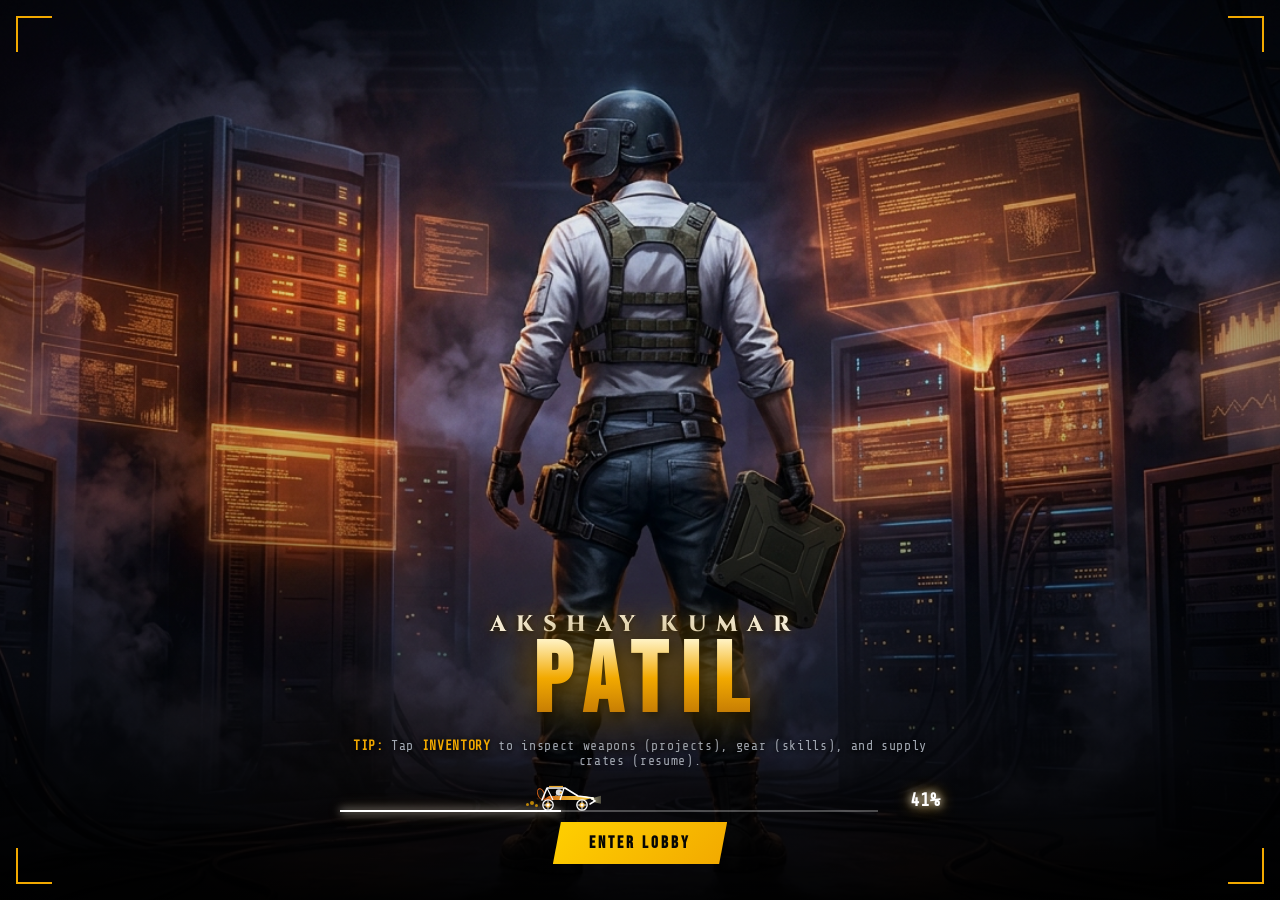
==== commit 7ea693fd: "feat(html): add neural fabric lab panel" ====
--- a/index.html
+++ b/index.html
@@ -188,11 +188,11 @@
             <div class="pedestal-shadow"></div>
           </div>
 
-          <!-- Drag-to-Rotate Interactive Soldier Wrapper -->
+          <!-- Interactive 3D Perspective Character Rotator -->
           <div class="soldier-rotator" id="soldier-rotator-lobby">
             <img class="pubg-character-img" id="lobby-character-img"
-              src="/static/img/pubg_soldier_character.png"
-              alt="Akshay Kumar Patil - PUBG Mobile Programmer Soldier with Level 3 Helmet and Military Laptop"
+              src="/static/img/akshay_operator.png"
+              alt="Akshay Kumar Patil - PUBG Tactical Operator"
               draggable="false" />
           </div>
 
@@ -200,10 +200,6 @@
           <div class="operator-tag-badge">
             <span class="op-id">OPERATOR // AKSHAY-01</span>
             <span class="op-spec">AI / ML &amp; RAG ARCHITECTURE</span>
-          </div>
-
-          <div class="rotate-hint" aria-hidden="true">
-            <span class="hint-icon">⟳</span> DRAG TO ROTATE OPERATOR
           </div>
         </div>
       </section>
@@ -337,20 +333,14 @@
         </div>
       </div>
 
-      <!-- Main Split Layout (Left Character Bay, Right Grid & Detail Drawer) -->
+      <!-- Main Inventory Body Layout -->
       <div class="pubg-inv-body">
 
-        <!-- Left Character Bay -->
-        <div class="pubg-inv-character-bay" aria-label="Operator Inspection">
+        <!-- 1. Center-Left: 3D Character Bay -->
+        <div class="pubg-inv-character-bay" id="inv-character-bay" aria-label="Operator 3D Inspection">
           <div class="inv-spotlight" aria-hidden="true"></div>
-          <div class="soldier-rotator" id="soldier-rotator-inv">
-            <img class="pubg-character-img" id="inv-character-img"
-              src="/static/img/pubg_soldier_character.png"
-              alt="Akshay Kumar Patil - Character Loadout Preview"
-              draggable="false" />
-          </div>
-
-          <!-- Ground Ring & Shadow -->
+
+          <!-- Circular Tactical Pedestal -->
           <div class="pedestal-wrap" aria-hidden="true">
             <div class="pedestal-disc"></div>
             <div class="pedestal-ring pedestal-ring--outer"></div>
@@ -358,152 +348,139 @@
             <div class="pedestal-shadow"></div>
           </div>
 
+          <!-- Interactive 3D Perspective Character Rotator -->
+          <div class="soldier-rotator" id="soldier-rotator-inv">
+            <img class="pubg-character-img" id="inv-character-img"
+              src="/static/img/akshay_operator.png"
+              alt="Akshay Kumar Patil - Operator Character Loadout"
+              draggable="false" />
+          </div>
+
           <!-- Current Loadout Summary Chips -->
           <div class="inv-equipped-summary">
-            <div class="eq-chip"><span class="eq-icon">🔫</span> <span class="eq-text">PRIMARY: PYTHON / PYTORCH</span></div>
-            <div class="eq-chip"><span class="eq-icon">🪖</span> <span class="eq-text">HELMET: B.TECH AI &amp; ML</span></div>
-            <div class="eq-chip"><span class="eq-icon">🎒</span> <span class="eq-text">VEST: FASTAPI / RAG ENGINE</span></div>
-          </div>
-
-          <div class="rotate-hint" aria-hidden="true">
-            <span class="hint-icon">⟳</span> DRAG TO ROTATE
-          </div>
-
-          <!-- PUBG MOBILE-Inspired Project Inspection Glass Panel -->
-          <aside class="project-glass-panel" id="project-glass-panel" aria-label="Project Inspection Panel" aria-hidden="true">
-            <div class="glass-panel-header">
-              <div class="glass-header-left">
-                <span class="glass-status-dot"></span>
-                <span class="glass-category-tag" id="glass-category-tag">AI/ML · RAG PIPELINE</span>
-                <span class="glass-rarity-pill" id="glass-rarity-pill">MYTHIC</span>
+            <div class="eq-chip"><span class="eq-icon">🔫</span> <span class="eq-text" id="chip-loadout-weapon">PRIMARY: HEALIX // RAG</span></div>
+            <div class="eq-chip"><span class="eq-icon">👕</span> <span class="eq-text" id="chip-loadout-outfit">OUTFIT: AI/ML COMBAT SUIT</span></div>
+            <div class="eq-chip"><span class="eq-icon">🪖</span> <span class="eq-text" id="chip-loadout-helmet">HELMET: B.TECH AI &amp; ML</span></div>
+            <div class="eq-chip"><span class="eq-icon">🎒</span> <span class="eq-text" id="chip-loadout-gear">VEST: RAG &amp; LLM VEST</span></div>
+          </div>
+        </div>
+
+        <!-- 2. Right Side: Real Interactive Inventory Suite -->
+        <div class="pubg-inv-workspace" id="pubg-inv-workspace">
+
+          <!-- Selected Item Details Panel (immediately left of Item Grid) -->
+          <aside class="inv-details-panel" id="inv-details-panel" aria-label="Selected Item Details & Controls">
+            <div class="details-panel-header">
+              <div class="details-header-left">
+                <span class="details-status-dot" id="details-status-dot"></span>
+                <span class="details-category-tag" id="details-category-tag">WEAPONS // PROJECT</span>
+                <span class="details-rarity-pill" id="details-rarity-pill">MYTHIC</span>
               </div>
-              <button class="glass-close-btn" id="glass-close-btn" type="button" aria-label="Close Project Details" title="Close Panel (ESC)">✕</button>
-            </div>
-
-            <div class="glass-title-block">
-              <h3 class="glass-project-title" id="glass-project-title">HEALIX</h3>
-              <p class="glass-project-tagline" id="glass-project-tagline">Self-healing RAG pipeline with automated query re-write.</p>
-            </div>
-
-            <div class="glass-divider" aria-hidden="true"></div>
-
-            <div class="glass-content-scroll">
-              <div class="glass-section">
-                <span class="glass-section-label">MISSION BRIEF // OVERVIEW</span>
-                <p class="glass-description" id="glass-description"></p>
+              <span class="details-equipped-indicator" id="details-equipped-indicator">EQUIPPED</span>
+            </div>
+
+            <div class="details-title-block">
+              <div class="details-preview-icon" id="details-preview-icon">🔥</div>
+              <div class="details-title-info">
+                <h3 class="details-item-title" id="details-item-title">HEALIX</h3>
+                <p class="details-item-tagline" id="details-item-tagline">Self-healing RAG pipeline with automated query re-write.</p>
               </div>
-
-              <div class="glass-section">
-                <span class="glass-section-label">KEY COMBAT FEATURES</span>
-                <ul class="glass-features-list" id="glass-features-list"></ul>
+            </div>
+
+            <div class="details-divider" aria-hidden="true"></div>
+
+            <div class="details-content-scroll">
+              <div class="details-section">
+                <span class="details-section-label">MISSION BRIEF // OVERVIEW</span>
+                <p class="details-description" id="details-description"></p>
               </div>
 
-              <div class="glass-section">
-                <span class="glass-section-label">TECH SPECIFICATIONS</span>
-                <div class="glass-tech-grid" id="glass-tech-grid"></div>
+              <div class="details-section">
+                <span class="details-section-label">ATTRIBUTES &amp; SPECIFICATIONS</span>
+                <ul class="details-specs-list" id="details-specs-list"></ul>
               </div>
-            </div>
-
-            <div class="glass-panel-footer">
-              <a class="glass-action-btn glass-btn-primary" id="glass-repo-btn" href="#" target="_blank" rel="noreferrer" title="View GitHub Repository">
-                <svg class="btn-git-icon" viewBox="0 0 24 24" width="15" height="15" fill="currentColor">
+
+              <div class="details-section" id="details-tech-section">
+                <span class="details-section-label">TECHNOLOGY STACK</span>
+                <div class="details-tech-grid" id="details-tech-grid"></div>
+              </div>
+            </div>
+
+            <div class="details-panel-footer">
+              <!-- Equip / Unequip Toggle Button -->
+              <button class="details-action-btn details-btn-equip" id="details-equip-btn" type="button">
+                ⚡ EQUIP ITEM
+              </button>
+              <!-- Repository Button (for projects) -->
+              <a class="details-action-btn details-btn-repo" id="details-repo-btn" href="#" target="_blank" rel="noreferrer" title="Open GitHub Repository">
+                <svg class="btn-git-icon" viewBox="0 0 24 24" width="14" height="14" fill="currentColor">
                   <path d="M12 0C5.37 0 0 5.37 0 12c0 5.31 3.435 9.795 8.205 11.385.6.105.825-.255.825-.57 0-.285-.015-1.23-.015-2.235-3.015.555-3.795-.735-4.035-1.41-.135-.345-.72-1.41-1.23-1.695-.42-.225-1.02-.78-.015-.795.945-.015 1.62.87 1.845 1.23 1.08 1.815 2.805 1.305 3.495.99.105-.78.42-1.305.765-1.605-2.67-.3-5.46-1.335-5.46-5.925 0-1.305.465-2.385 1.23-3.225-.12-.3-.54-1.53.12-3.18 0 0 1.005-.315 3.3 1.23.96-.27 1.98-.405 3-.405s2.04.135 3 .405c2.295-1.56 3.3-1.23 3.3-1.23.66 1.65.24 2.88.12 3.18.765.84 1.23 1.905 1.23 3.225 0 4.605-2.805 5.625-5.475 5.925.435.375.81 1.095.81 2.22 0 1.605-.015 2.895-.015 3.3 0 .315.225.69.825.57A12.02 12.02 0 0024 12c0-6.63-5.37-12-12-12z"/>
                 </svg>
                 VIEW REPOSITORY
               </a>
-              <a class="glass-action-btn glass-btn-secondary" id="glass-demo-btn" href="#" target="_blank" rel="noreferrer" style="display:none;" title="Open Live Demo">
+              <!-- Secondary Action Button (Demo / Launch / PDF) -->
+              <a class="details-action-btn details-btn-secondary" id="details-secondary-btn" href="#" target="_blank" rel="noreferrer" style="display:none;">
                 LIVE DEMO ➔
               </a>
             </div>
           </aside>
-        </div>
-
-        <!-- Right Side: Categories Tabs + Items Grid + Detail Drawer -->
-        <div class="pubg-inv-panel">
-
-          <!-- Category Navigation Tabs (PUBG Mobile vertical icons) -->
-          <nav class="pubg-category-tabs" id="pubg-category-tabs" aria-label="Inventory Categories">
-            <!-- 1. OUTFIT -> About Me -->
+
+          <!-- Compact Item Grid (immediately left of Category Sidebar) -->
+          <div class="inv-grid-container" id="inv-grid-container">
+            <div class="category-banner">
+              <span class="cat-banner-title" id="cat-banner-title">WEAPONS // FEATURED PROJECTS</span>
+              <span class="cat-banner-count" id="cat-banner-count">7 ITEMS EQUIPPED</span>
+            </div>
+            <div class="pubg-item-grid" id="pubg-item-grid" role="listbox" aria-label="Category Items">
+              <!-- Dynamically populated via JS -->
+            </div>
+          </div>
+
+          <!-- Narrow Vertical Inventory Category Menu on the FAR RIGHT -->
+          <nav class="pubg-category-sidebar" id="pubg-category-tabs" aria-label="Inventory Categories">
+            <!-- 1. OUTFIT -->
             <button class="cat-tab" data-cat="outfit" type="button" aria-selected="false">
               <span class="cat-icon">👕</span>
               <span class="cat-label">OUTFIT</span>
-              <span class="cat-sub">ABOUT ME</span>
-            </button>
-            <!-- 2. HEADGEAR -> Education -->
+              <span class="cat-sub">SUITS</span>
+            </button>
+            <!-- 2. HEADGEAR -->
             <button class="cat-tab" data-cat="headgear" type="button" aria-selected="false">
               <span class="cat-icon">🪖</span>
               <span class="cat-label">HEADGEAR</span>
               <span class="cat-sub">EDUCATION</span>
             </button>
-            <!-- 3. WEAPONS -> Projects -->
+            <!-- 3. WEAPONS -->
             <button class="cat-tab active" data-cat="weapons" type="button" aria-selected="true">
               <span class="cat-icon">🔫</span>
               <span class="cat-label">WEAPONS</span>
               <span class="cat-sub">PROJECTS</span>
             </button>
-            <!-- 4. GEAR -> Technical Skills -->
+            <!-- 4. GEAR -->
             <button class="cat-tab" data-cat="gear" type="button" aria-selected="false">
               <span class="cat-icon">🎒</span>
               <span class="cat-label">GEAR</span>
               <span class="cat-sub">SKILLS</span>
             </button>
-            <!-- 5. COLLECTIONS -> Achievements -->
+            <!-- 5. COLLECTIONS -->
             <button class="cat-tab" data-cat="collections" type="button" aria-selected="false">
               <span class="cat-icon">🏆</span>
               <span class="cat-label">COLLECTIONS</span>
               <span class="cat-sub">AWARDS</span>
             </button>
-            <!-- 6. SUPPLY CRATE -> Resume & Resources -->
+            <!-- 6. SUPPLY CRATE -->
             <button class="cat-tab" data-cat="supply" type="button" aria-selected="false">
               <span class="cat-icon">📦</span>
-              <span class="cat-label">SUPPLY CRATE</span>
+              <span class="cat-label">SUPPLY</span>
               <span class="cat-sub">RESUME</span>
             </button>
-            <!-- 7. LAB -> Neural Activity CNN Demo -->
+            <!-- 7. LAB -->
             <button class="cat-tab cat-tab--lab" data-cat="lab" type="button" aria-selected="false">
               <span class="cat-icon">🧠</span>
               <span class="cat-label">LAB</span>
               <span class="cat-sub">CNN DEMO</span>
             </button>
           </nav>
-
-          <!-- Middle: Dynamic Items Grid Container -->
-          <div class="pubg-grid-scroll-wrap">
-            <div class="category-banner">
-              <span class="cat-banner-title" id="cat-banner-title">WEAPONS // FEATURED PROJECTS</span>
-              <span class="cat-banner-count" id="cat-banner-count">7 ITEMS EQUIPPED</span>
-            </div>
-            <div class="pubg-item-grid" id="pubg-item-grid" role="listbox" aria-label="Category Items">
-              <!-- Dynamically populated via JS -->
-            </div>
-          </div>
-
-          <!-- Bottom: Selected Item Detail / Inspection Drawer -->
-          <aside class="pubg-item-detail-drawer" id="pubg-item-detail-drawer" aria-label="Item Inspection">
-            <div class="detail-header">
-              <div class="detail-titles">
-                <div class="detail-rarity-row">
-                  <span class="detail-rarity-badge" id="detail-rarity-badge">MYTHIC</span>
-                  <span class="detail-category-tag" id="detail-category-tag">ASSAULT RAG</span>
-                </div>
-                <h3 class="detail-title" id="detail-title">HEALIX // RAG ORCHESTRATOR</h3>
-                <p class="detail-tagline" id="detail-tagline">Self-healing RAG pipeline with automated query re-write.</p>
-              </div>
-              <div class="detail-actions" id="detail-actions">
-                <!-- Action Buttons injected dynamically -->
-              </div>
-            </div>
-            <div class="detail-body">
-              <div class="detail-desc-box">
-                <p class="detail-desc" id="detail-desc"></p>
-                <ul class="detail-points" id="detail-points"></ul>
-              </div>
-              <div class="detail-specs-box">
-                <span class="specs-title">TECH SPECIFICATIONS / PARAMETERS:</span>
-                <div class="detail-tech-chips" id="detail-tech-chips"></div>
-              </div>
-            </div>
-          </aside>
 
         </div>
       </div>
@@ -590,6 +567,16 @@
           </div>
         </div>
       </div>
+      <section class="neural-fabric-panel" aria-label="Neural Matrix Fabric">
+        <div class="fabric-header">
+          <div>
+            <span class="fabric-eyebrow">NEURAL FABRIC</span>
+            <p>Live signal field connecting the neural layers.</p>
+          </div>
+          <span class="fabric-status"><span></span> SYNAPSES ONLINE</span>
+        </div>
+        <canvas id="neural-fabric-canvas" aria-label="Animated neural network fabric"></canvas>
+      </section>
     </div>
   </div>
 
@@ -687,8 +674,10 @@
   </div>
 
   <!-- Scripts -->
+  <script src="/static/js/vendor/three.min.js"></script>
+  <script src="/static/js/vendor/GLTFLoader.js"></script>
   <script src="/static/js/mnist_weights.js"></script>
   <script src="/static/js/main.js"></script>
 </body>
 
-</html>+</html>
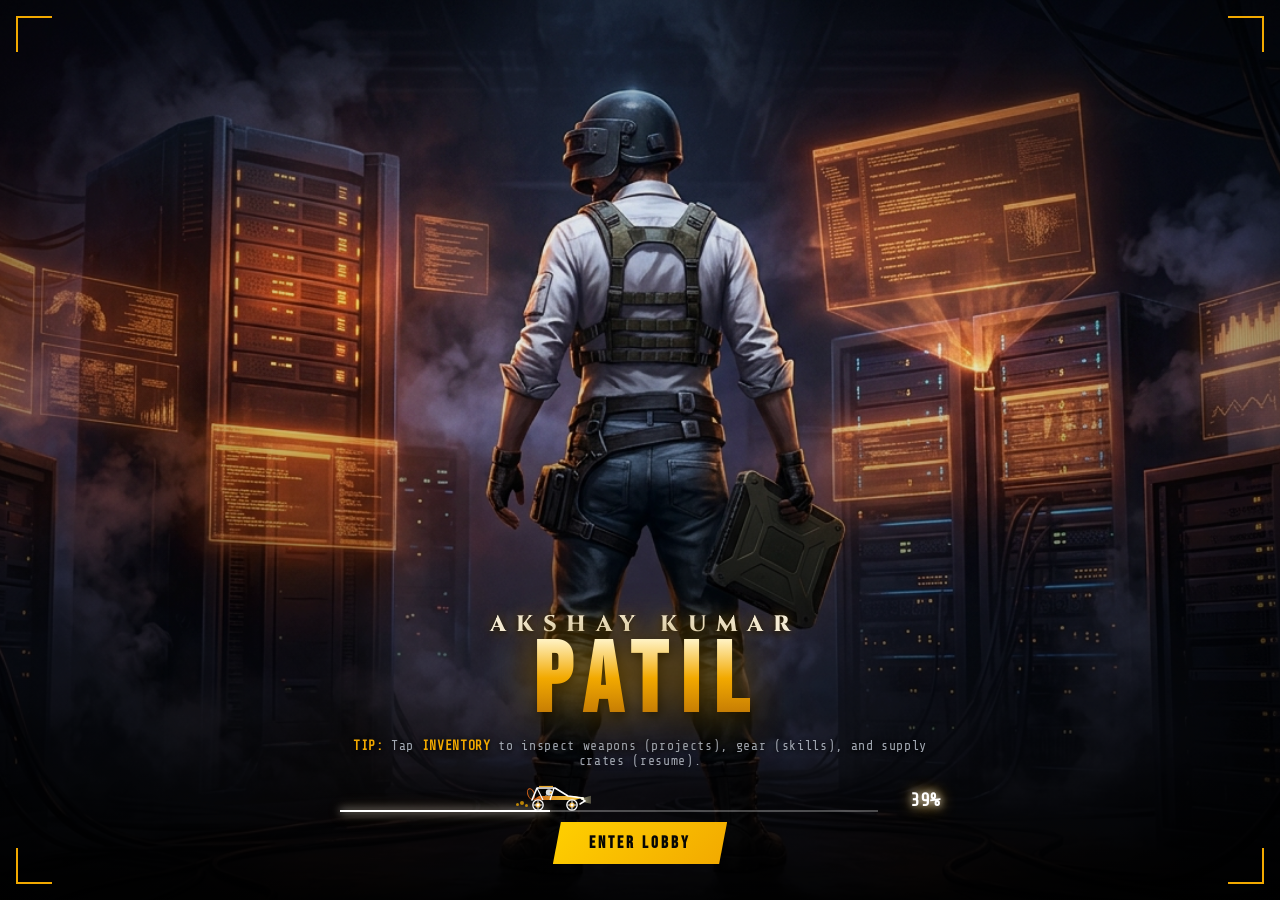
==== commit 1ad9d5ab: "feat(html): refine lobby controls and music player" ====
--- a/index.html
+++ b/index.html
@@ -21,6 +21,10 @@
   <div class="pubg-bg-layer" aria-hidden="true"></div>
   <div class="pubg-vignette-layer" aria-hidden="true"></div>
   <div class="pubg-particles-layer" id="pubg-particles" aria-hidden="true"></div>
+  <audio id="lobby-music" loop preload="metadata">
+    <source src="/static/audio/lobby-theme.ogg" type="audio/ogg" />
+  </audio>
+  <button class="music-enable-btn" id="music-enable-btn" type="button" hidden>▶ ENABLE MUSIC</button>
 
   <!-- ═══════════════════════════════════════════════════════════
        PUBG CINEMATIC LOADING SCREEN
@@ -132,8 +136,8 @@
             <span class="player-status-tag"><span class="status-dot"></span> READY</span>
           </div>
           <div class="player-sub-line">
-            <span class="player-rank-badge">ACE DOMINATOR</span>
-            <span class="player-role-badge" id="hud-player-role">AI/ML ENGINEER</span>
+            <span class="player-rank-badge">RAG DEVELOPER</span>
+            <span class="player-role-badge" id="hud-player-role">AI/ML STUDENT</span>
             <span class="player-ping"><span class="ping-dot"></span> 20ms ASIA</span>
           </div>
         </div>
@@ -238,14 +242,13 @@
             </div>
             <span class="slot-action">CONNECT ➔</span>
           </a>
-          <!-- Slot 4: Direct Dispatch -->
-          <button class="squad-slot squad-slot--btn" id="squad-comms-btn" type="button" title="Send Direct Message">
-            <div class="slot-badge">#4</div>
+          <!-- Slot 4: Contact -->
+          <button class="squad-slot squad-slot--btn" id="squad-comms-btn" type="button" title="Contact Akshay">
             <div class="slot-info">
-              <span class="slot-name">DISPATCH HQ</span>
+              <span class="slot-name">CONTACT ME</span>
               <span class="slot-desc">Direct Message / Comms</span>
             </div>
-            <span class="slot-action">CALL ➔</span>
+            <span class="slot-action">MESSAGE ➔</span>
           </button>
         </div>
       </aside>
@@ -265,16 +268,6 @@
 
         <!-- In-Game Mobile Nav Buttons (Center) -->
         <nav class="lobby-center-nav" aria-label="Lobby Navigation">
-          <button class="pubg-nav-btn" id="nav-btn-inventory" type="button" aria-label="Open Inventory Screen">
-            <span class="nav-btn-icon">🎒</span>
-            <span class="nav-btn-title">INVENTORY</span>
-            <span class="nav-btn-sub">LOADOUT</span>
-          </button>
-          <button class="pubg-nav-btn" id="nav-btn-lab" type="button" aria-label="Open Neural Training Lab">
-            <span class="nav-btn-icon">🧠</span>
-            <span class="nav-btn-title">TRAINING LAB</span>
-            <span class="nav-btn-sub">LIVE CNN</span>
-          </button>
           <button class="pubg-nav-btn" id="nav-btn-career" type="button" aria-label="Open Career & Education">
             <span class="nav-btn-icon">📜</span>
             <span class="nav-btn-title">CAREER</span>
@@ -294,17 +287,20 @@
 
         <!-- The Iconic PUBG Matchmaking START Module (Bottom-Right) -->
         <div class="pubg-matchmaking-module">
-          <div class="mode-select-box" id="mode-select-box" role="button" tabindex="0" title="Match Settings">
+          <button class="mode-select-box" id="mode-select-box" type="button" aria-haspopup="dialog" title="Select Map">
             <span class="mode-pill">PORTFOLIO</span>
             <div class="mode-details">
-              <span class="mode-map">CLASSIC // ERANGEL</span>
-              <span class="mode-team">TPP · AI/ML SPEC</span>
+              <span class="mode-map" id="selected-map-label">CLASSIC // ERANGEL</span>
+              <span class="mode-team" id="selected-map-mode">NEURAL NETWORK</span>
             </div>
             <span class="mode-gear-icon">⚙</span>
-          </div>
-          <button class="pubg-start-btn" id="start-inventory-btn" type="button" aria-label="Start Match / Enter Inventory">
+          </button>
+          <button class="pubg-nav-btn lobby-inventory-btn" id="nav-btn-inventory" type="button" aria-label="Open Inventory Screen">
+            <span class="nav-btn-icon">🎒</span><span class="nav-btn-title">INVENTORY</span><span class="nav-btn-sub">LOADOUT</span>
+          </button>
+          <button class="pubg-start-btn" id="start-game-btn" type="button" aria-label="Launch selected interactive map">
             <span class="start-btn-text">START</span>
-            <span class="start-btn-sub">ENTER INVENTORY</span>
+            <span class="start-btn-sub">PLAY MAP</span>
           </button>
         </div>
       </footer>
@@ -474,12 +470,6 @@
               <span class="cat-label">SUPPLY</span>
               <span class="cat-sub">RESUME</span>
             </button>
-            <!-- 7. LAB -->
-            <button class="cat-tab cat-tab--lab" data-cat="lab" type="button" aria-selected="false">
-              <span class="cat-icon">🧠</span>
-              <span class="cat-label">LAB</span>
-              <span class="cat-sub">CNN DEMO</span>
-            </button>
           </nav>
 
         </div>
@@ -580,6 +570,23 @@
     </div>
   </div>
 
+  <!-- Map selection and full-screen game overlays -->
+  <div class="pubg-modal map-selector-modal" id="map-selector-modal" aria-hidden="true" role="dialog" aria-modal="true" aria-labelledby="map-selector-title">
+    <div class="modal-backdrop" id="map-selector-backdrop"></div>
+    <section class="map-selector-card">
+      <div class="map-selector-heading"><div><span class="toolbar-eyebrow">DEPLOYMENT MAPS</span><h3 id="map-selector-title">SELECT EXPERIENCE</h3></div><button class="map-cancel-btn" id="map-selector-cancel" type="button">CANCEL</button></div>
+      <div class="map-card-grid" role="listbox" aria-label="Interactive map selection">
+        <button class="map-card" type="button" data-map="neural" role="option"><span class="map-card-index">MAP 01</span><span class="map-card-icon">✦</span><strong>NEURAL NETWORK</strong><small>Handwritten digit inference with a live CNN graph.</small><span class="map-card-mode">CLASSIC // ERANGEL</span></button>
+        <button class="map-card" type="button" data-map="fabric" role="option"><span class="map-card-index">MAP 02</span><span class="map-card-icon">⌘</span><strong>FABRIC NEURAL</strong><small>Interactive source-code fabric with pointer-driven physics.</small><span class="map-card-mode">ARCADE // NEURAL FABRIC</span></button>
+      </div>
+      <button class="map-confirm-btn" id="map-selector-confirm" type="button">CONFIRM MAP</button>
+    </section>
+  </div>
+  <div class="pubg-modal game-overlay" id="game-overlay" aria-hidden="true" role="dialog" aria-modal="true" aria-labelledby="game-overlay-title">
+    <div class="game-overlay-glass"></div>
+    <section class="game-overlay-card"><div class="game-overlay-header"><div><span class="toolbar-eyebrow">ACTIVE DEPLOYMENT</span><h3 id="game-overlay-title">NEURAL NETWORK</h3></div></div><div class="game-stage" id="game-stage"></div><button class="back-lobby-btn" id="back-to-lobby-btn" type="button">← BACK TO LOBBY</button></section>
+  </div>
+
   <!-- 2. RESUME MODAL (Embedded PDF Viewer) -->
   <div class="pubg-modal" id="resume-modal" aria-hidden="true" role="dialog" aria-modal="true" aria-labelledby="resume-title">
     <div class="modal-backdrop" id="resume-backdrop"></div>
@@ -667,12 +674,6 @@
     </div>
   </div>
 
-  <!-- Winner Winner Chicken Dinner Toast -->
-  <div id="winner-toast" aria-live="polite" aria-atomic="true">
-    <span class="winner-text">WINNER WINNER CHICKEN DINNER!</span>
-    <span class="winner-sub">#1 AI/ML OPERATOR IN THE DROP ZONE</span>
-  </div>
-
   <!-- Scripts -->
   <script src="/static/js/vendor/three.min.js"></script>
   <script src="/static/js/vendor/GLTFLoader.js"></script>
--- a/static/css/pubg-theme.css
+++ b/static/css/pubg-theme.css
@@ -1071,53 +1071,118 @@
   margin-right: 4px;
 }
 
-/* Main Inventory Body Split Layout */
+/* ═══════════════════════════════════════════════════════════
+   3D CHARACTER MOUNT & LOADER (LOBBY & INVENTORY)
+   ═══════════════════════════════════════════════════════════ */
+.character-3d-mount {
+  position: absolute;
+  inset: 0;
+  width: 100%;
+  height: 100%;
+  z-index: 5;
+  pointer-events: auto;
+  outline: none;
+}
+.character-3d-mount canvas {
+  width: 100% !important;
+  height: 100% !important;
+  display: block;
+}
+
+.character-3d-loader {
+  position: absolute;
+  top: 50%;
+  left: 50%;
+  transform: translate(-50%, -50%);
+  display: flex;
+  flex-direction: column;
+  align-items: center;
+  gap: 12px;
+  background: rgba(10, 14, 20, 0.94);
+  border: 1px solid var(--pubg-amber-dim);
+  padding: 16px 26px;
+  z-index: 15;
+  box-shadow: 0 0 28px rgba(0, 0, 0, 0.85), 0 0 16px rgba(242, 169, 0, 0.2);
+  clip-path: polygon(6px 0%, 100% 0%, calc(100% - 6px) 100%, 0% 100%);
+  transition: opacity 280ms ease;
+  pointer-events: none;
+}
+.tactical-scanner-bar {
+  width: 150px;
+  height: 4px;
+  background: rgba(255, 255, 255, 0.1);
+  position: relative;
+  overflow: hidden;
+}
+.tactical-scanner-bar::after {
+  content: '';
+  position: absolute;
+  top: 0;
+  bottom: 0;
+  width: 45px;
+  background: linear-gradient(90deg, transparent, var(--pubg-amber-bright), transparent);
+  animation: tacticalScanner 1.1s infinite ease-in-out;
+}
+@keyframes tacticalScanner {
+  0% { transform: translateX(-45px); }
+  100% { transform: translateX(150px); }
+}
+.loader-label {
+  font-family: var(--font-mono);
+  font-size: 0.72rem;
+  letter-spacing: 0.12em;
+  color: var(--pubg-amber);
+}
+
+/* ═══════════════════════════════════════════════════════════
+   BGMI INVENTORY BODY SPLIT LAYOUT
+   Desktop: [3D Character Bay] [Details Panel] [Item Grid] [Vertical Sidebar]
+   ═══════════════════════════════════════════════════════════ */
 .pubg-inv-body {
   position: relative;
   flex: 1;
   display: grid;
-  grid-template-columns: 44% 56%;
+  grid-template-columns: 38% 62%;
   overflow: hidden;
-}
-
-/* Left Character Bay in Customization */
+  height: calc(100% - 56px);
+}
+
+/* 1. Left Character Bay */
 .pubg-inv-character-bay {
   position: relative;
   height: 100%;
   display: flex;
   flex-direction: column;
-  align-items: flex-start;
+  align-items: center;
   justify-content: flex-end;
   padding-bottom: 24px;
-  perspective: 900px;
   border-right: 1px solid var(--pubg-border-dim);
-  overflow: visible;
-}
-
-.pubg-inv-character-bay #soldier-rotator-inv {
-  margin-left: 18px;
-  margin-right: auto;
-}
-
+  overflow: hidden;
+  background: radial-gradient(circle at 50% 65%, rgba(22, 28, 36, 0.5) 0%, rgba(8, 10, 14, 0.85) 100%);
+}
 .pubg-inv-character-bay .pedestal-wrap {
-  left: 175px;
-}
-
+  left: 50%;
+  transform: translateX(-50%);
+  bottom: 30px;
+}
 .pubg-inv-character-bay .inv-equipped-summary {
-  margin-left: 18px;
-  align-self: flex-start;
-}
-
-.pubg-inv-character-bay .rotate-hint {
+  position: absolute;
   left: 18px;
+  bottom: 18px;
+  display: flex;
+  flex-direction: column;
+  gap: 5px;
+  z-index: 10;
+  max-width: 260px;
+  pointer-events: none;
 }
 
 .inv-spotlight {
   position: absolute;
   top: 0;
-  left: 175px;
+  left: 50%;
   transform: translateX(-50%);
-  width: 320px;
+  width: 360px;
   height: 100%;
   background: radial-gradient(ellipse at 50% 10%, rgba(242, 169, 0, 0.15) 0%, transparent 70%);
   pointer-events: none;
@@ -1127,95 +1192,78 @@
   display: flex;
   flex-direction: column;
   gap: 5px;
-  margin-top: 10px;
-  z-index: 6;
 }
 .eq-chip {
   display: flex;
   align-items: center;
   gap: 6px;
-  background: rgba(15, 18, 22, 0.9);
+  background: rgba(14, 18, 24, 0.92);
   border: 1px solid var(--pubg-border-dim);
   padding: 3px 12px;
   font-family: var(--font-mono);
   font-size: 0.68rem;
   color: var(--pubg-text-cream);
   clip-path: polygon(4px 0%, 100% 0%, calc(100% - 4px) 100%, 0% 100%);
+  white-space: nowrap;
 }
 .eq-icon {
   color: var(--pubg-amber);
 }
 
-/* ── PUBG MOBILE-INSPIRED PROJECT INSPECTION GLASS PANEL ── */
-.project-glass-panel {
-  position: absolute;
-  top: 14px;
-  right: 14px;
-  bottom: 20px;
-  width: 330px;
-  max-width: calc(100% - 200px);
-  z-index: 35;
-  background: rgba(10, 13, 17, 0.84);
+/* 2. Right Side: Inventory Interaction Suite */
+.pubg-inv-workspace {
+  position: relative;
+  display: flex;
+  flex-direction: row;
+  height: 100%;
+  overflow: hidden;
+  background: rgba(10, 13, 17, 0.95);
+}
+
+/* 2A. Item Details & Preview Panel (immediately left of Item Grid) */
+.inv-details-panel {
+  width: 290px;
+  flex-shrink: 0;
+  display: flex;
+  flex-direction: column;
+  background: rgba(12, 16, 21, 0.92);
   backdrop-filter: blur(16px);
   -webkit-backdrop-filter: blur(16px);
-  border: 1px solid rgba(242, 169, 0, 0.35);
-  box-shadow:
-    0 16px 42px rgba(0, 0, 0, 0.85),
-    inset 0 1px 0 rgba(255, 255, 255, 0.1),
-    inset 0 0 24px rgba(0, 0, 0, 0.5);
-  clip-path: polygon(8px 0%, 100% 0%, 100% calc(100% - 8px), calc(100% - 8px) 100%, 0% 100%, 0% 8px);
-  display: flex;
-  flex-direction: column;
-  opacity: 0;
-  visibility: hidden;
-  transform: translateX(18px) scale(0.99);
-  transition: opacity 260ms cubic-bezier(0.16, 1, 0.3, 1),
-              transform 260ms cubic-bezier(0.16, 1, 0.3, 1),
-              visibility 260ms ease;
-  pointer-events: none;
-}
-
-.project-glass-panel.active {
-  opacity: 1;
-  visibility: visible;
-  transform: translateX(0) scale(1);
-  pointer-events: auto;
-}
-
-/* Glass Header */
-.glass-panel-header {
+  border-right: 1px solid var(--pubg-border-dim);
+  overflow: hidden;
+  box-shadow: 4px 0 24px rgba(0, 0, 0, 0.6);
+  z-index: 5;
+}
+
+.details-panel-header {
   display: flex;
   align-items: center;
   justify-content: space-between;
-  padding: 11px 16px 9px 16px;
+  padding: 10px 14px 8px 14px;
   border-bottom: 1px solid rgba(255, 255, 255, 0.08);
-  background: rgba(15, 18, 24, 0.65);
+  background: rgba(16, 20, 26, 0.75);
   flex-shrink: 0;
 }
-
-.glass-header-left {
+.details-header-left {
   display: flex;
   align-items: center;
   gap: 7px;
 }
-
-.glass-status-dot {
+.details-status-dot {
   width: 6px;
   height: 6px;
   border-radius: 50%;
   background: #2ecc71;
   box-shadow: 0 0 8px #2ecc71;
 }
-
-.glass-category-tag {
-  font-family: var(--font-mono);
-  font-size: 0.66rem;
+.details-category-tag {
+  font-family: var(--font-mono);
+  font-size: 0.64rem;
   letter-spacing: 0.08em;
   color: var(--pubg-amber);
   text-transform: uppercase;
 }
-
-.glass-rarity-pill {
+.details-rarity-pill {
   font-family: var(--font-mono);
   font-size: 0.58rem;
   padding: 1px 6px;
@@ -1223,317 +1271,364 @@
   text-transform: uppercase;
   border-radius: 1px;
 }
-.glass-rarity-pill.mythic { background: rgba(235, 47, 6, 0.25); color: #ff5252; border: 1px solid rgba(235, 47, 6, 0.4); }
-.glass-rarity-pill.legendary { background: rgba(243, 156, 18, 0.25); color: #f39c12; border: 1px solid rgba(243, 156, 18, 0.4); }
-.glass-rarity-pill.epic { background: rgba(155, 89, 182, 0.25); color: #bb86fc; border: 1px solid rgba(155, 89, 182, 0.4); }
-.glass-rarity-pill.rare { background: rgba(41, 128, 185, 0.25); color: #3498db; border: 1px solid rgba(41, 128, 185, 0.4); }
-
-.glass-close-btn {
-  background: rgba(255, 255, 255, 0.06);
-  border: 1px solid rgba(255, 255, 255, 0.16);
-  color: var(--pubg-text-cream);
-  font-family: var(--font-mono);
-  font-size: 0.85rem;
-  width: 26px;
-  height: 26px;
+.details-rarity-pill.mythic { background: rgba(235, 47, 6, 0.25); color: #ff5252; border: 1px solid rgba(235, 47, 6, 0.4); }
+.details-rarity-pill.legendary { background: rgba(243, 156, 18, 0.25); color: #f39c12; border: 1px solid rgba(243, 156, 18, 0.4); }
+.details-rarity-pill.epic { background: rgba(155, 89, 182, 0.25); color: #bb86fc; border: 1px solid rgba(155, 89, 182, 0.4); }
+.details-rarity-pill.rare { background: rgba(41, 128, 185, 0.25); color: #3498db; border: 1px solid rgba(41, 128, 185, 0.4); }
+
+.details-equipped-indicator {
+  font-family: var(--font-mono);
+  font-size: 0.58rem;
+  font-weight: 700;
+  letter-spacing: 0.06em;
+  padding: 1px 6px;
+  background: rgba(46, 204, 113, 0.2);
+  color: #2ecc71;
+  border: 1px solid rgba(46, 204, 113, 0.4);
+  border-radius: 2px;
+  display: none;
+}
+.details-equipped-indicator.visible {
+  display: inline-block;
+}
+
+.details-title-block {
+  padding: 12px 14px 6px 14px;
+  display: flex;
+  align-items: center;
+  gap: 12px;
+  flex-shrink: 0;
+}
+.details-preview-icon {
+  font-size: 2.2rem;
+  width: 52px;
+  height: 52px;
   display: flex;
   align-items: center;
   justify-content: center;
-  cursor: pointer;
-  clip-path: polygon(3px 0%, 100% 0%, calc(100% - 3px) 100%, 0% 100%);
-  transition: all 140ms ease;
-}
-.glass-close-btn:hover {
-  background: #c0392b;
-  border-color: #e74c3c;
-  color: #fff;
-  transform: scale(1.06);
-}
-.glass-close-btn:focus-visible {
-  outline: 2px solid var(--pubg-amber-bright);
-  outline-offset: 2px;
-}
-
-/* Glass Title Block */
-.glass-title-block {
-  padding: 12px 16px 6px 16px;
+  background: rgba(255, 255, 255, 0.04);
+  border: 1px solid var(--pubg-border-dim);
+  border-radius: 4px;
+  flex-shrink: 0;
+  box-shadow: inset 0 0 12px rgba(242, 169, 0, 0.15);
+}
+.details-title-info {
   display: flex;
   flex-direction: column;
   gap: 2px;
-  flex-shrink: 0;
-}
-
-.glass-project-title {
+  overflow: hidden;
+}
+.details-item-title {
   font-family: var(--font-display);
-  font-size: 1.55rem;
-  letter-spacing: 0.08em;
+  font-size: 1.35rem;
+  letter-spacing: 0.06em;
   color: #fff;
   line-height: 1.1;
-  text-shadow: 0 0 16px rgba(242, 169, 0, 0.3);
-}
-
-.glass-project-tagline {
+  text-shadow: 0 0 14px rgba(242, 169, 0, 0.3);
+  margin: 0;
+}
+.details-item-tagline {
   font-family: var(--font-body);
-  font-size: 0.82rem;
+  font-size: 0.78rem;
   color: var(--pubg-text-cream);
-  line-height: 1.35;
-}
-
-/* Divider */
-.glass-divider {
+  line-height: 1.3;
+  margin: 0;
+}
+
+.details-divider {
   height: 1px;
   background: linear-gradient(90deg, var(--pubg-amber) 0%, rgba(242, 169, 0, 0.2) 60%, transparent 100%);
-  margin: 6px 16px 8px 16px;
+  margin: 6px 14px 8px 14px;
   opacity: 0.7;
   flex-shrink: 0;
 }
 
-/* Scrollable Content */
-.glass-content-scroll {
+.details-content-scroll {
   flex: 1;
   overflow-y: auto;
-  padding: 0 16px 10px 16px;
-  display: flex;
-  flex-direction: column;
-  gap: 12px;
-}
-
-.glass-content-scroll::-webkit-scrollbar {
+  padding: 0 14px 10px 14px;
+  display: flex;
+  flex-direction: column;
+  gap: 10px;
+}
+.details-content-scroll::-webkit-scrollbar {
   width: 4px;
 }
-.glass-content-scroll::-webkit-scrollbar-track {
-  background: rgba(0, 0, 0, 0.3);
-}
-.glass-content-scroll::-webkit-scrollbar-thumb {
+.details-content-scroll::-webkit-scrollbar-thumb {
   background: var(--pubg-amber-dim);
 }
 
-.glass-section {
-  display: flex;
-  flex-direction: column;
-  gap: 5px;
-}
-
-.glass-section-label {
-  font-family: var(--font-mono);
-  font-size: 0.64rem;
+.details-section {
+  display: flex;
+  flex-direction: column;
+  gap: 4px;
+}
+.details-section-label {
+  font-family: var(--font-mono);
+  font-size: 0.62rem;
   letter-spacing: 0.08em;
   color: var(--pubg-amber);
 }
-
-.glass-description {
-  font-size: 0.78rem;
+.details-description {
+  font-size: 0.76rem;
   line-height: 1.45;
   color: var(--pubg-text-dim);
-}
-
-.glass-features-list {
+  margin: 0;
+}
+.details-specs-list {
   list-style: none;
-  display: flex;
-  flex-direction: column;
-  gap: 5px;
-}
-
-.glass-features-list li {
-  font-size: 0.75rem;
+  padding: 0;
+  margin: 0;
+  display: flex;
+  flex-direction: column;
+  gap: 4px;
+}
+.details-specs-list li {
+  font-size: 0.74rem;
   line-height: 1.35;
   color: var(--pubg-text-cream);
   position: relative;
   padding-left: 14px;
 }
-
-.glass-features-list li::before {
+.details-specs-list li::before {
   content: '▸';
   position: absolute;
   left: 0;
   color: var(--pubg-amber);
-  font-size: 0.75rem;
-}
-
-.glass-tech-grid {
+  font-size: 0.74rem;
+}
+
+.details-tech-grid {
   display: flex;
   flex-wrap: wrap;
   gap: 5px;
 }
-
-.glass-tech-chip {
+.details-tech-chip {
   background: rgba(255, 255, 255, 0.05);
   border: 1px solid rgba(255, 255, 255, 0.14);
   color: var(--pubg-amber-bright);
   font-family: var(--font-mono);
-  font-size: 0.68rem;
+  font-size: 0.65rem;
   padding: 2px 7px;
   clip-path: polygon(3px 0%, 100% 0%, calc(100% - 3px) 100%, 0% 100%);
 }
 
-/* Glass Footer Actions */
-.glass-panel-footer {
-  padding: 10px 16px 12px 16px;
-  background: rgba(8, 11, 15, 0.88);
+.details-panel-footer {
+  padding: 8px 14px 12px 14px;
+  background: rgba(8, 11, 15, 0.95);
   border-top: 1px solid rgba(255, 255, 255, 0.08);
   display: flex;
-  gap: 8px;
+  flex-direction: column;
+  gap: 6px;
   flex-shrink: 0;
 }
 
-.glass-action-btn {
+.details-action-btn {
   display: inline-flex;
   align-items: center;
   justify-content: center;
   gap: 6px;
   text-decoration: none;
-  padding: 8px 16px;
+  padding: 8px 14px;
   font-family: var(--font-display);
-  font-size: 0.98rem;
+  font-size: 0.92rem;
   letter-spacing: 0.08em;
   font-weight: 700;
   cursor: pointer;
-  clip-path: polygon(6px 0%, 100% 0%, calc(100% - 6px) 100%, 0% 100%);
+  clip-path: polygon(5px 0%, 100% 0%, calc(100% - 5px) 100%, 0% 100%);
   transition: transform 140ms ease, box-shadow 140ms ease, filter 140ms;
-  flex: 1;
-}
-
-.glass-btn-primary {
+  border: none;
+}
+.details-action-btn:focus-visible {
+  outline: 2px solid var(--pubg-amber-bright);
+  outline-offset: 2px;
+}
+.details-btn-equip {
   background: linear-gradient(135deg, var(--pubg-amber-bright), var(--pubg-amber));
   color: #070705;
-  box-shadow: 0 4px 14px rgba(242, 169, 0, 0.4);
-}
-.glass-btn-primary:hover {
-  transform: translateY(-2px);
-  box-shadow: 0 6px 20px rgba(242, 169, 0, 0.6);
+  box-shadow: 0 3px 12px rgba(242, 169, 0, 0.35);
+}
+.details-btn-equip:hover {
+  transform: translateY(-1px);
+  box-shadow: 0 4px 16px rgba(242, 169, 0, 0.55);
   filter: brightness(1.08);
 }
-
-.glass-btn-secondary {
-  background: rgba(25, 30, 36, 0.9);
+.details-btn-equip.is-equipped {
+  background: rgba(46, 204, 113, 0.2);
+  border: 1px solid rgba(46, 204, 113, 0.6);
+  color: #2ecc71;
+  box-shadow: 0 0 12px rgba(46, 204, 113, 0.25);
+}
+.details-btn-repo {
+  background: rgba(22, 27, 34, 0.9);
+  color: var(--pubg-text-cream);
+  border: 1px solid var(--pubg-border-dim);
+}
+.details-btn-repo:hover {
+  background: rgba(35, 42, 52, 0.9);
+  border-color: var(--pubg-amber);
   color: #fff;
+  transform: translateY(-1px);
+}
+.details-btn-secondary {
+  background: rgba(18, 22, 28, 0.85);
+  color: var(--pubg-amber);
   border: 1px solid var(--pubg-border-dim);
 }
-.glass-btn-secondary:hover {
-  background: rgba(35, 42, 50, 0.9);
+.details-btn-secondary:hover {
   border-color: var(--pubg-amber);
-  transform: translateY(-2px);
-}
-.glass-action-btn:focus-visible {
-  outline: 2px solid var(--pubg-amber-bright);
-  outline-offset: 2px;
-}
-
-@media (max-width: 1024px) {
-  .pubg-inv-body {
-    grid-template-columns: 1fr;
-  }
-  .project-glass-panel {
-    right: 12px;
-    left: 12px;
-    width: auto;
-    max-width: none;
-    top: 12px;
-    bottom: 12px;
-  }
-}
-
-/* Right Side: Tab Bar + Items Grid + Detail Drawer */
-.pubg-inv-panel {
-  position: relative;
-  display: flex;
-  flex-direction: column;
-  height: 100%;
-  background: rgba(12, 14, 18, 0.92);
+  transform: translateY(-1px);
+}
+
+/* 2B. Compact Item Grid (middle of workspace) */
+.inv-grid-container {
+  flex: 1;
+  display: flex;
+  flex-direction: column;
   overflow: hidden;
-}
-
-/* Category Navigation Tabs (PUBG Mobile vertical icons) */
-.pubg-category-tabs {
-  display: flex;
-  align-items: center;
-  gap: 4px;
-  padding: 8px 16px;
-  background: rgba(8, 10, 13, 0.95);
+  background: rgba(14, 17, 22, 0.94);
+  border-right: 1px solid var(--pubg-border-dim);
+  min-width: 260px;
+}
+.category-banner {
+  display: flex;
+  align-items: center;
+  justify-content: space-between;
+  padding: 10px 16px;
+  background: rgba(18, 22, 28, 0.9);
   border-bottom: 1px solid var(--pubg-border-dim);
-  overflow-x: auto;
   flex-shrink: 0;
 }
-
-.cat-tab {
-  display: flex;
-  align-items: center;
-  gap: 6px;
-  background: rgba(20, 24, 30, 0.7);
-  border: 1px solid var(--pubg-border-dim);
-  color: var(--pubg-text-dim);
-  padding: 8px 14px;
-  cursor: pointer;
-  clip-path: polygon(6px 0%, 100% 0%, calc(100% - 6px) 100%, 0% 100%);
-  transition: all 140ms ease;
-  white-space: nowrap;
-}
-.cat-tab:hover {
-  background: rgba(242, 169, 0, 0.15);
-  color: #fff;
-}
-.cat-tab.active {
-  background: linear-gradient(135deg, var(--pubg-amber-bright), var(--pubg-amber));
-  color: #070705;
-  border-color: var(--pubg-amber-bright);
-  box-shadow: 0 0 16px var(--pubg-amber-glow);
-  font-weight: 700;
-}
-.cat-icon {
-  font-size: 1.05rem;
-}
-.cat-label {
+.cat-banner-title {
   font-family: var(--font-display);
   font-size: 1.05rem;
   letter-spacing: 0.08em;
-}
-.cat-sub {
-  font-family: var(--font-mono);
-  font-size: 0.6rem;
-  opacity: 0.75;
-}
-
-.cat-tab.cat-tab--lab {
-  border-color: rgba(46, 204, 113, 0.4);
-}
-.cat-tab.cat-tab--lab.active {
-  background: linear-gradient(135deg, #2ecc71, #27ae60);
-  color: #070705;
-}
-
-/* Middle: Scrollable Items Grid */
-.pubg-grid-scroll-wrap {
+  color: var(--pubg-amber);
+}
+.cat-banner-count {
+  font-family: var(--font-mono);
+  font-size: 0.68rem;
+  color: var(--pubg-text-muted);
+}
+.pubg-item-grid {
   flex: 1;
   overflow-y: auto;
-  padding: 14px 18px;
-  display: flex;
-  flex-direction: column;
-  gap: 12px;
-}
-
-.category-banner {
-  display: flex;
-  justify-content: space-between;
-  align-items: center;
-  padding-bottom: 6px;
-  border-bottom: 1px solid var(--pubg-border-dim);
-}
-.cat-banner-title {
+  padding: 12px;
+  display: grid;
+  grid-template-columns: repeat(auto-fill, minmax(130px, 1fr));
+  grid-auto-rows: 155px;
+  gap: 10px;
+}
+
+/* 2C. Narrow Vertical Category Menu on Far Right */
+.pubg-category-sidebar {
+  width: 76px;
+  flex-shrink: 0;
+  display: flex;
+  flex-direction: column;
+  gap: 4px;
+  padding: 8px 4px;
+  background: rgba(8, 10, 13, 0.98);
+  border-left: 1px solid var(--pubg-border-dim);
+  overflow-y: auto;
+  z-index: 6;
+}
+.pubg-category-sidebar .cat-tab {
+  display: flex;
+  flex-direction: column;
+  align-items: center;
+  justify-content: center;
+  padding: 9px 2px;
+  background: rgba(18, 22, 28, 0.7);
+  border: 1px solid var(--pubg-border-dim);
+  border-right: 3px solid transparent;
+  color: var(--pubg-text-dim);
+  cursor: pointer;
+  transition: all 140ms ease;
+  clip-path: polygon(4px 0%, 100% 0%, calc(100% - 4px) 100%, 0% 100%);
+  gap: 2px;
+}
+.pubg-category-sidebar .cat-tab:hover {
+  background: rgba(242, 169, 0, 0.14);
+  color: #fff;
+  border-color: rgba(242, 169, 0, 0.4);
+}
+.pubg-category-sidebar .cat-tab.active {
+  background: linear-gradient(90deg, rgba(242, 169, 0, 0.22), rgba(242, 169, 0, 0.06));
+  border-color: var(--pubg-amber);
+  border-right: 3px solid var(--pubg-amber-bright);
+  color: #fff;
+  box-shadow: inset 0 0 12px rgba(242, 169, 0, 0.15);
+}
+.pubg-category-sidebar .cat-icon {
+  font-size: 1.25rem;
+  line-height: 1;
+}
+.pubg-category-sidebar .cat-label {
   font-family: var(--font-display);
-  font-size: 1.25rem;
-  letter-spacing: 0.1em;
-  color: var(--pubg-amber);
-}
-.cat-banner-count {
-  font-family: var(--font-mono);
   font-size: 0.72rem;
+  letter-spacing: 0.06em;
+  font-weight: 700;
+  color: inherit;
+}
+.pubg-category-sidebar .cat-sub {
+  font-family: var(--font-mono);
+  font-size: 0.52rem;
   color: var(--pubg-text-muted);
-}
-
-.pubg-item-grid {
-  display: grid;
-  grid-template-columns: repeat(auto-fill, minmax(138px, 1fr));
-  gap: 10px;
+  letter-spacing: 0.04em;
+}
+.pubg-category-sidebar .cat-tab.active .cat-sub {
+  color: var(--pubg-amber);
+}
+
+@media (max-width: 1024px) {
+  .pubg-inv-body {
+    grid-template-columns: 32% 68%;
+  }
+  .inv-details-panel {
+    width: 240px;
+  }
+  .pubg-category-sidebar {
+    width: 66px;
+  }
+}
+
+@media (max-width: 768px) {
+  .pubg-inv-body {
+    display: flex;
+    flex-direction: column;
+    overflow-y: auto;
+  }
+  .pubg-inv-character-bay {
+    height: 280px;
+    flex-shrink: 0;
+  }
+  .pubg-inv-workspace {
+    flex-direction: column;
+    overflow: visible;
+  }
+  .pubg-category-sidebar {
+    width: 100%;
+    flex-direction: row;
+    overflow-x: auto;
+    border-left: none;
+    border-bottom: 1px solid var(--pubg-border-dim);
+  }
+  .pubg-category-sidebar .cat-tab {
+    flex: 1;
+    min-width: 65px;
+    border-right: 1px solid var(--pubg-border-dim);
+    border-bottom: 3px solid transparent;
+  }
+  .pubg-category-sidebar .cat-tab.active {
+    border-right: 1px solid var(--pubg-border-dim);
+    border-bottom: 3px solid var(--pubg-amber-bright);
+  }
+  .inv-details-panel {
+    width: 100%;
+    border-right: none;
+    border-top: 1px solid var(--pubg-border-dim);
+  }
 }
 
 /* Tactical Crate / Item Slot Card */
@@ -1583,6 +1678,28 @@
 .pubg-item-card:focus-visible {
   outline: 2px solid var(--pubg-amber-bright);
   outline-offset: 2px;
+}
+
+.pubg-item-card.equipped {
+  box-shadow: inset 0 0 10px rgba(46, 204, 113, 0.25), 0 0 8px rgba(46, 204, 113, 0.2);
+  border-color: rgba(46, 204, 113, 0.5);
+}
+
+.pubg-item-card.equipped .item-card-top::after {
+  content: 'EQUIPPED';
+  position: absolute;
+  top: 6px;
+  right: 6px;
+  font-family: var(--font-mono);
+  font-size: 0.52rem;
+  font-weight: 700;
+  letter-spacing: 0.06em;
+  padding: 1px 5px;
+  background: rgba(46, 204, 113, 0.25);
+  color: #2ecc71;
+  border: 1px solid rgba(46, 204, 113, 0.6);
+  border-radius: 2px;
+  z-index: 4;
 }
 
 .item-card-top {
@@ -2242,6 +2359,31 @@
   text-align: right;
 }
 
+/* Neural Fabric: ambient layer map below the interactive CNN. */
+.neural-fabric-panel {
+  margin: 0 18px 18px;
+  padding: 12px;
+  border: 1px solid var(--pubg-border-dim);
+  background: radial-gradient(circle at 20% 0%, rgba(40, 162, 196, 0.14), transparent 48%), #070b10;
+}
+.fabric-header {
+  display: flex;
+  align-items: center;
+  justify-content: space-between;
+  gap: 12px;
+  margin-bottom: 9px;
+}
+.fabric-eyebrow, .fabric-status {
+  font-family: var(--font-mono);
+  font-size: 0.67rem;
+  letter-spacing: 0.1em;
+}
+.fabric-eyebrow { color: var(--pubg-amber); }
+.fabric-header p { margin: 3px 0 0; color: var(--pubg-text-dim); font-size: 0.72rem; }
+.fabric-status { color: #73ffe1; white-space: nowrap; }
+.fabric-status span { display: inline-block; width: 6px; height: 6px; margin-right: 4px; border-radius: 50%; background: #73ffe1; box-shadow: 0 0 8px #73ffe1; }
+#neural-fabric-canvas { display: block; width: 100%; height: 148px; background: rgba(2, 5, 10, 0.8); }
+
 /* ═══════════════════════════════════════════════════════════
    WINNER WINNER CHICKEN DINNER TOAST
    ═══════════════════════════════════════════════════════════ */
@@ -2295,6 +2437,7 @@
   .neural-app-container {
     grid-template-columns: 1fr;
   }
+  .neural-fabric-panel { margin: 0 18px 18px; }
 }
 
 @media (max-width: 768px) {
@@ -2358,4 +2501,6 @@
   .pubg-item-grid {
     grid-template-columns: repeat(2, 1fr);
   }
-}
+  .fabric-header { align-items: flex-start; flex-direction: column; }
+  #neural-fabric-canvas { height: 122px; }
+}
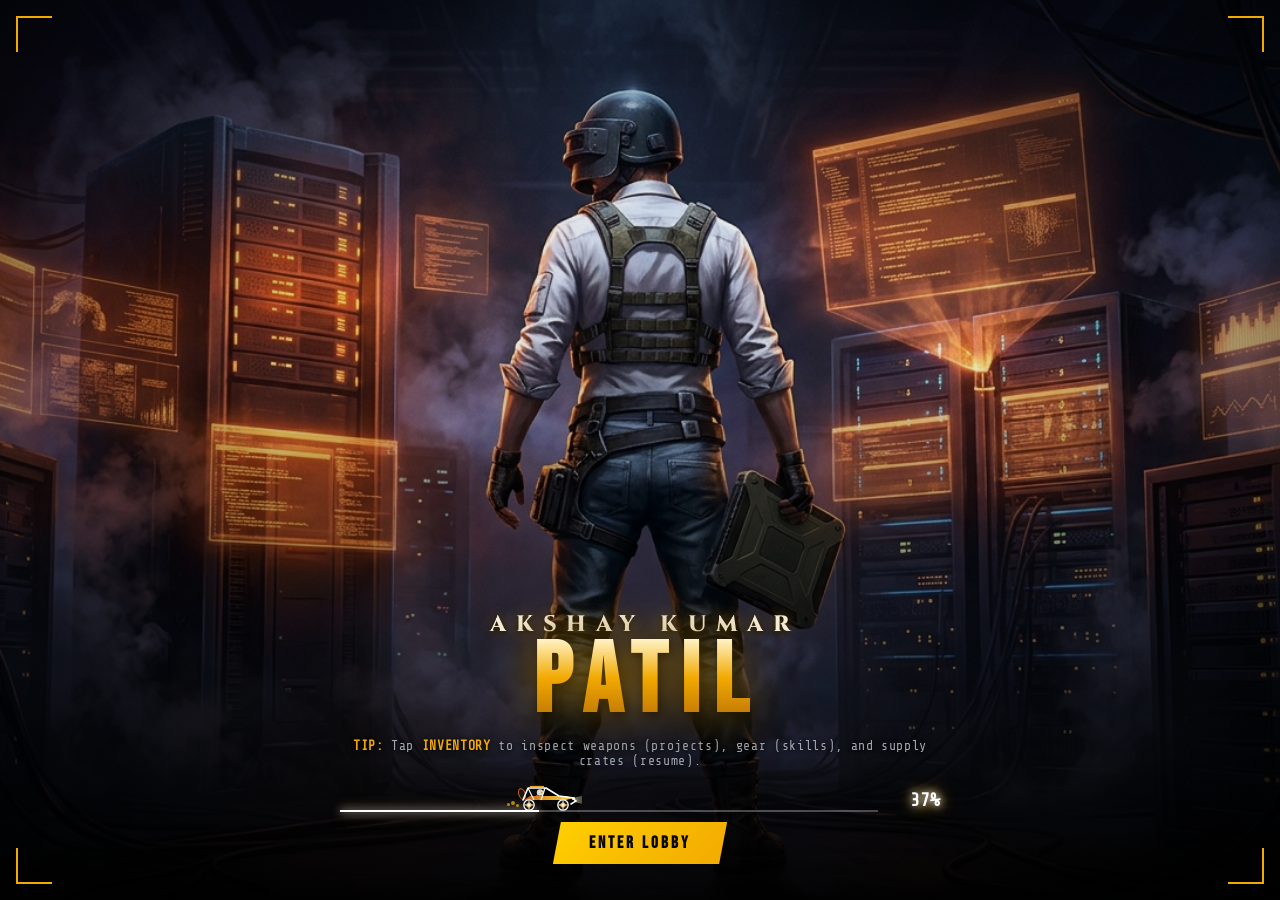
==== commit 0b60824a: "fix(ui): update lobby and loadout markup with clean headers and no audio tags" ====
--- a/index.html
+++ b/index.html
@@ -21,10 +21,6 @@
   <div class="pubg-bg-layer" aria-hidden="true"></div>
   <div class="pubg-vignette-layer" aria-hidden="true"></div>
   <div class="pubg-particles-layer" id="pubg-particles" aria-hidden="true"></div>
-  <audio id="lobby-music" loop preload="metadata">
-    <source src="/static/audio/lobby-theme.ogg" type="audio/ogg" />
-  </audio>
-  <button class="music-enable-btn" id="music-enable-btn" type="button" hidden>▶ ENABLE MUSIC</button>
 
   <!-- ═══════════════════════════════════════════════════════════
        PUBG CINEMATIC LOADING SCREEN
@@ -320,12 +316,15 @@
           <span class="back-text">LOBBY</span>
         </button>
         <div class="inv-title-group">
-          <h2 class="inv-title">CHARACTER LOADOUT &amp; INVENTORY</h2>
-          <span class="inv-subtitle">CUSTOMIZATION BAY // LEVEL 75 OPERATOR GEAR</span>
-        </div>
-        <div class="inv-quick-stats">
-          <span class="stat-pill"><span class="stat-k">CAPACITY</span> 100%</span>
-          <span class="stat-pill"><span class="stat-k">STATUS</span> EQUIPPED</span>
+          <h2 class="inv-title">LOADOUT &amp; INVENTORY</h2>
+        </div>
+        <div class="inv-topbar-right">
+          <div class="inv-quick-stats">
+            <span class="stat-pill"><span class="stat-k">CAPACITY</span> 100%</span>
+          </div>
+          <button class="pubg-hud-btn sfx-btn" id="sfx-toggle-btn-inv" type="button" aria-label="Toggle tactical audio" title="Audio Toggle">
+            <span class="sfx-icon">🔊</span>
+          </button>
         </div>
       </div>
 
@@ -372,7 +371,10 @@
                 <span class="details-category-tag" id="details-category-tag">WEAPONS // PROJECT</span>
                 <span class="details-rarity-pill" id="details-rarity-pill">MYTHIC</span>
               </div>
-              <span class="details-equipped-indicator" id="details-equipped-indicator">EQUIPPED</span>
+              <div class="details-header-right">
+                <span class="details-equipped-indicator" id="details-equipped-indicator">EQUIPPED</span>
+                <button class="details-close-btn" id="details-close-btn" type="button" aria-label="Minimize details panel" title="Minimize details">✕</button>
+              </div>
             </div>
 
             <div class="details-title-block">
--- a/static/css/pubg-theme.css
+++ b/static/css/pubg-theme.css
@@ -45,6 +45,59 @@
   --font-mono:          'Share Tech Mono', monospace;
   --font-cinzel:        'Cinzel', serif;
 }
+
+/* Glass map browser and full-screen interactive game deployment. */
+.lobby-inventory-btn { min-width: 104px; height: 58px; padding: 6px 12px; }
+.lobby-inventory-btn .nav-btn-icon { font-size: 1rem; }
+.mode-select-box { cursor: pointer; font: inherit; text-align: left; }
+.mode-select-box:focus-visible, .map-card:focus-visible, .map-confirm-btn:focus-visible, .back-lobby-btn:focus-visible { outline: 2px solid var(--pubg-amber-bright); outline-offset: 3px; }
+.map-selector-modal, .game-overlay { z-index: 800; }
+.map-selector-card, .game-overlay-card { position: relative; z-index: 2; width: min(900px, calc(100vw - 32px)); border: 1px solid rgba(159, 178, 255, .34); background: linear-gradient(135deg, rgba(14, 25, 57, .93), rgba(38, 20, 72, .82)); box-shadow: 0 28px 80px rgba(0,0,0,.65), inset 0 1px rgba(255,255,255,.12); backdrop-filter: blur(24px) saturate(1.15); -webkit-backdrop-filter: blur(24px) saturate(1.15); }
+.map-selector-card { padding: 24px; }
+.map-selector-heading, .game-overlay-header { display: flex; justify-content: space-between; align-items: flex-start; gap: 16px; }
+.map-selector-heading h3, .game-overlay-header h3 { font-family: var(--font-display); font-size: clamp(1.7rem, 4vw, 2.4rem); color: #fff; letter-spacing: .08em; }
+.map-cancel-btn, .map-confirm-btn, .back-lobby-btn { border: 1px solid rgba(136,176,255,.42); color: var(--pubg-text-cream); background: rgba(5,10,28,.58); font-family: var(--font-display); letter-spacing: .1em; cursor: pointer; }
+.map-cancel-btn { padding: 8px 13px; }
+.map-card-grid { display: grid; grid-template-columns: repeat(2, minmax(0,1fr)); gap: 16px; margin: 22px 0; }
+.map-card { min-height: 230px; display: flex; flex-direction: column; align-items: flex-start; gap: 9px; padding: 19px; color: var(--pubg-text-cream); text-align: left; background: linear-gradient(145deg, rgba(8,18,43,.78), rgba(50,26,88,.52)); border: 1px solid rgba(143,168,255,.26); cursor: pointer; transition: transform .18s ease, border-color .18s ease, box-shadow .18s ease; }
+.map-card:hover { transform: translateY(-3px); border-color: rgba(255,208,0,.58); }
+.map-card.selected { border: 2px solid var(--pubg-amber); box-shadow: 0 0 24px rgba(242,169,0,.26), inset 0 0 28px rgba(242,169,0,.08); }
+.map-card-index, .map-card-mode { font-family: var(--font-mono); font-size: .67rem; color: #a9c9ff; letter-spacing: .1em; }
+.map-card-icon { font-size: 2.3rem; color: var(--pubg-amber); text-shadow: 0 0 16px rgba(242,169,0,.52); }
+.map-card strong { font-family: var(--font-display); font-size: 1.55rem; letter-spacing: .08em; color: #fff; }
+.map-card small { color: var(--pubg-text-dim); line-height: 1.45; font-size: .84rem; }
+.map-card-mode { margin-top: auto; color: var(--pubg-amber-bright); }
+.map-confirm-btn { display: block; margin-left: auto; padding: 11px 23px; background: linear-gradient(135deg, var(--pubg-amber-bright), var(--pubg-amber)); color: #090805; border: none; }
+.game-overlay { background: rgba(4,8,22,.45); }
+.game-overlay-glass { position: absolute; inset: 0; background: radial-gradient(circle at 50% 20%, rgba(100,87,214,.28), transparent 50%), rgba(7,11,31,.55); backdrop-filter: blur(18px); }
+.game-overlay-card { width: min(1280px, calc(100vw - 24px)); height: min(900px, calc(100vh - 24px)); padding: 18px; display: flex; flex-direction: column; overflow: hidden; }
+.game-stage { flex: 1; min-height: 0; overflow: auto; margin-top: 12px; }
+.game-stage .neural-app-container { min-height: 100%; }
+.game-stage .neural-fabric-panel { height: 100%; margin: 0; display: flex; flex-direction: column; }
+.game-stage .neural-fabric-panel #neural-fabric-canvas { flex: 1; height: auto; min-height: 320px; }
+.back-lobby-btn { align-self: flex-end; margin-top: 12px; padding: 9px 14px; }
+.back-lobby-btn:hover, .map-cancel-btn:hover { border-color: var(--pubg-amber); color: var(--pubg-amber-bright); }
+.music-enable-btn {
+  position: fixed;
+  right: 14px;
+  bottom: 88px;
+  z-index: 900;
+  border: 1px solid var(--pubg-border-gold);
+  background: rgba(9, 14, 28, .9);
+  color: var(--pubg-amber-bright);
+  padding: 8px 14px;
+  font-family: var(--font-display);
+  letter-spacing: .08em;
+  cursor: pointer;
+  box-shadow: 0 0 16px rgba(242,169,0,.18);
+  border-radius: 2px;
+  transition: all 180ms ease;
+}
+.music-enable-btn:hover {
+  background: rgba(242,169,0,.16);
+  border-color: var(--pubg-amber-bright);
+}
+
 
 /* ── Global Reset for Game Client ────────────────────────── */
 *, *::before, *::after {
@@ -1581,55 +1634,6 @@
   color: var(--pubg-amber);
 }
 
-@media (max-width: 1024px) {
-  .pubg-inv-body {
-    grid-template-columns: 32% 68%;
-  }
-  .inv-details-panel {
-    width: 240px;
-  }
-  .pubg-category-sidebar {
-    width: 66px;
-  }
-}
-
-@media (max-width: 768px) {
-  .pubg-inv-body {
-    display: flex;
-    flex-direction: column;
-    overflow-y: auto;
-  }
-  .pubg-inv-character-bay {
-    height: 280px;
-    flex-shrink: 0;
-  }
-  .pubg-inv-workspace {
-    flex-direction: column;
-    overflow: visible;
-  }
-  .pubg-category-sidebar {
-    width: 100%;
-    flex-direction: row;
-    overflow-x: auto;
-    border-left: none;
-    border-bottom: 1px solid var(--pubg-border-dim);
-  }
-  .pubg-category-sidebar .cat-tab {
-    flex: 1;
-    min-width: 65px;
-    border-right: 1px solid var(--pubg-border-dim);
-    border-bottom: 3px solid transparent;
-  }
-  .pubg-category-sidebar .cat-tab.active {
-    border-right: 1px solid var(--pubg-border-dim);
-    border-bottom: 3px solid var(--pubg-amber-bright);
-  }
-  .inv-details-panel {
-    width: 100%;
-    border-right: none;
-    border-top: 1px solid var(--pubg-border-dim);
-  }
-}
 
 /* Tactical Crate / Item Slot Card */
 .pubg-item-card {
@@ -2440,67 +2444,568 @@
   .neural-fabric-panel { margin: 0 18px 18px; }
 }
 
-@media (max-width: 768px) {
+/* ═══════════════════════════════════════════════════════════
+   PUBG MOBILE PORTFOLIO COMPREHENSIVE RESPONSIVE SYSTEM
+   Dynamic auto-scaling across all mobile screen sizes (320px - 1024px)
+   ═══════════════════════════════════════════════════════════ */
+
+:root {
+  --pubg-hud-height: 60px;
+  --pubg-bottom-bar-height: 74px;
+}
+
+/* When in inventory, hide the lobby's top HUD so it never collides with the inventory header */
+.in-inventory #pubg-top-hud,
+#pubg-app-shell:has(#screen-inventory.active) #pubg-top-hud {
+  display: none !important;
+}
+
+#screen-inventory {
+  position: absolute;
+  inset: 0;
+  padding-top: 0;
+  height: 100vh;
+  height: 100dvh;
+  display: none;
+  flex-direction: column;
+  overflow: hidden;
+  background: rgba(5, 7, 10, 0.95);
+  z-index: 40;
+}
+#screen-inventory.active {
+  display: flex !important;
+}
+
+.inv-topbar-right {
+  display: flex;
+  align-items: center;
+  gap: 8px;
+}
+
+.details-close-btn {
+  display: none;
+  background: rgba(255, 255, 255, 0.08);
+  border: 1px solid var(--pubg-border-dim);
+  color: var(--pubg-text-cream);
+  font-family: var(--font-mono);
+  font-size: 0.85rem;
+  width: 28px;
+  height: 28px;
+  border-radius: 2px;
+  cursor: pointer;
+  align-items: center;
+  justify-content: center;
+  transition: all 140ms ease;
+}
+.details-close-btn:hover {
+  background: #c0392b;
+  border-color: #e74c3c;
+  color: #fff;
+}
+
+@media (max-width: 1024px) {
+  :root {
+    --pubg-hud-height: 54px;
+    --pubg-bottom-bar-height: 72px;
+  }
+  .pubg-inv-body {
+    grid-template-columns: 30% 70%;
+  }
+  .pubg-lobby-squad {
+    width: 180px;
+    max-height: 240px;
+  }
+  .neural-app-container {
+    grid-template-columns: 1fr;
+  }
+  .neural-fabric-panel { margin: 0 16px 16px; }
+}
+
+@media (max-width: 860px) {
+  /* ── 1. Top HUD Optimization: Guaranteed ZERO overlap on any mobile screen ─ */
   #pubg-top-hud {
-    padding: 0 12px;
-    height: 56px;
-  }
-  .pubg-top-resources .resource-pill:nth-child(n+3) {
-    display: none;
+    height: var(--pubg-hud-height);
+    padding: 0 10px;
+    display: flex;
+    align-items: center;
+    justify-content: space-between;
+    background: rgba(6, 8, 11, 0.97);
+    border-bottom: 1px solid rgba(242, 169, 0, 0.22);
+    z-index: 120;
+    width: 100%;
+    box-sizing: border-box;
+  }
+  .pubg-player-card {
+    gap: 8px;
+    min-width: 0;
+    flex: 1;
+    display: flex;
+    align-items: center;
+    overflow: hidden;
+  }
+  .player-avatar-wrap {
+    width: 36px;
+    height: 36px;
+    flex: 0 0 36px;
+  }
+  .player-name {
+    font-size: clamp(0.85rem, 3.2vw, 1.05rem);
+    max-width: clamp(100px, 36vw, 160px);
+    overflow: hidden;
+    text-overflow: ellipsis;
+    white-space: nowrap;
+  }
+  .player-status-tag {
+    font-size: 0.58rem;
+    padding: 1px 6px;
   }
   .player-sub-line {
-    display: none;
-  }
-
+    display: none !important; /* Prevents multi-line collisions on mobile */
+  }
+  .pubg-top-resources {
+    gap: 6px;
+    flex-shrink: 0;
+    display: flex;
+    align-items: center;
+  }
+  /* On mobile screens, hide bulky text pills so they NEVER collide with the player name */
+  .pubg-top-resources .resource-pill {
+    display: none !important;
+  }
+  .pubg-hud-btn.sfx-btn {
+    min-width: 36px;
+    min-height: 36px;
+    width: 36px;
+    height: 36px;
+    padding: 0;
+    display: flex;
+    align-items: center;
+    justify-content: center;
+    font-size: 1.05rem;
+  }
+
+  /* ── 2. Screen A: Lobby Dynamic Adjustments ─────────────── */
+  #screen-lobby {
+    padding-bottom: var(--pubg-bottom-bar-height);
+  }
   .pubg-lobby-squad {
-    display: none;
+    display: none; /* Clean presentation: does not cover character on mobile */
   }
   .lobby-chat-ticker {
     display: none;
   }
-
+  .pubg-lobby-character-bay {
+    padding-bottom: 74px;
+    height: 100%;
+    display: flex;
+    align-items: flex-end;
+    justify-content: center;
+    pointer-events: none;
+  }
+  .lobby-stage {
+    width: 100%;
+    max-width: 100%;
+    height: calc(100dvh - 130px);
+    max-height: 580px;
+    display: flex;
+    flex-direction: column;
+    align-items: center;
+    justify-content: flex-end;
+    position: relative;
+    pointer-events: auto;
+  }
+  .pedestal-wrap {
+    width: min(320px, 80vw);
+    height: min(320px, 80vw);
+    bottom: 0;
+  }
+  .soldier-rotator {
+    height: 88%;
+    max-height: 480px;
+    display: flex;
+    align-items: flex-end;
+    justify-content: center;
+  }
+  .pubg-character-img {
+    height: 100%;
+    max-height: 52dvh;
+    width: auto;
+    max-width: 82vw;
+    object-fit: contain;
+  }
+  .operator-tag-badge {
+    position: absolute;
+    bottom: 84px;
+    padding: 3px 14px;
+    background: rgba(9, 11, 14, 0.92);
+    border: 1px solid var(--pubg-border-gold);
+    clip-path: polygon(6px 0%, 100% 0%, calc(100% - 6px) 100%, 0% 100%);
+    box-shadow: 0 4px 16px rgba(0, 0, 0, 0.8);
+    pointer-events: none;
+    z-index: 10;
+  }
+  .op-id {
+    font-size: clamp(0.78rem, 3.2vw, 0.98rem);
+    letter-spacing: 0.08em;
+  }
+  .op-spec {
+    font-size: clamp(0.55rem, 2.2vw, 0.65rem);
+    letter-spacing: 0.04em;
+  }
+
+  /* ── 3. Lobby Bottom Command Bar ──────────────────────── */
   .pubg-lobby-bottom-bar {
-    height: 74px;
-    padding: 0 12px 6px 12px;
+    position: fixed;
+    bottom: 0;
+    left: 0;
+    right: 0;
+    height: auto;
+    min-height: var(--pubg-bottom-bar-height);
+    padding: 6px 10px calc(6px + env(safe-area-inset-bottom, 0px)) 10px;
+    background: linear-gradient(180deg, rgba(8, 10, 14, 0.3) 0%, rgba(6, 8, 11, 0.97) 35%, rgba(4, 5, 7, 0.99) 100%);
+    border-top: 1px solid rgba(242, 169, 0, 0.22);
+    display: flex;
+    align-items: center;
     justify-content: space-between;
+    gap: 6px;
+    z-index: 90;
+  }
+  .lobby-center-nav {
+    display: flex;
+    align-items: center;
+    gap: 4px;
+    flex: 1;
+    min-width: 0;
+    justify-content: flex-start;
+    overflow-x: auto;
+    scrollbar-width: none;
+    -webkit-overflow-scrolling: touch;
+  }
+  .lobby-center-nav::-webkit-scrollbar {
+    display: none;
   }
   .pubg-nav-btn {
-    min-width: 62px;
-    padding: 4px 8px;
+    flex: 1;
+    min-width: 54px;
+    max-width: 76px;
+    height: 48px;
+    padding: 4px;
+    display: flex;
+    flex-direction: column;
+    align-items: center;
+    justify-content: center;
+    gap: 1px;
+    border: 1px solid var(--pubg-border-dim);
+    background: rgba(18, 22, 28, 0.85);
+    border-radius: 2px;
+    flex-shrink: 0;
+  }
+  .nav-btn-icon {
+    font-size: 1.15rem;
+    line-height: 1;
   }
   .nav-btn-title {
-    font-size: 0.82rem;
+    font-family: var(--font-display);
+    font-size: 0.68rem;
+    letter-spacing: 0.04em;
+    color: #fff;
+    white-space: nowrap;
   }
   .nav-btn-sub {
     display: none;
   }
-
+  .pubg-matchmaking-module {
+    display: flex;
+    align-items: center;
+    gap: 6px;
+    flex-shrink: 0;
+  }
   .mode-select-box {
     display: none;
   }
+  .lobby-inventory-btn {
+    min-width: 60px;
+    height: 48px;
+  }
   .pubg-start-btn {
-    min-width: 120px;
+    min-width: 105px;
     height: 48px;
-    padding: 6px 18px;
+    padding: 4px 12px;
+    display: flex;
+    flex-direction: column;
+    align-items: center;
+    justify-content: center;
+    background: linear-gradient(180deg, #f7b500 0%, #d48b00 100%);
+    border: 1px solid #ffcc00;
+    box-shadow: 0 0 16px rgba(242, 169, 0, 0.45);
+    clip-path: polygon(8px 0%, 100% 0%, calc(100% - 8px) 100%, 0% 100%);
+    cursor: pointer;
   }
   .start-btn-text {
-    font-size: 1.45rem;
-  }
-
-  /* Inventory Mobile Stack */
+    font-family: var(--font-display);
+    font-size: 1.35rem;
+    color: #080808;
+    font-weight: 900;
+    line-height: 1;
+    letter-spacing: 0.05em;
+  }
+  .start-btn-sub {
+    font-family: var(--font-mono);
+    font-size: 0.55rem;
+    color: #221c03;
+    font-weight: 700;
+    letter-spacing: 0.06em;
+    line-height: 1;
+  }
+  .music-enable-btn {
+    bottom: 84px;
+    right: 10px;
+    padding: 6px 12px;
+    font-size: 0.78rem;
+  }
+
+  /* ── 4. Screen B: Inventory Mobile Redesign ───────────────── */
+  .pubg-inv-topbar {
+    height: 48px;
+    padding: 0 10px;
+    display: flex;
+    align-items: center;
+    justify-content: space-between;
+    background: rgba(12, 16, 21, 0.98);
+    border-bottom: 1px solid var(--pubg-border-dim);
+    flex-shrink: 0;
+    z-index: 30;
+  }
+  .pubg-back-btn {
+    padding: 5px 12px;
+    gap: 5px;
+    flex-shrink: 0;
+  }
+  .back-arrow { font-size: 0.95rem; }
+  .back-text { font-size: 0.95rem; }
+  .inv-title-group {
+    flex: 1;
+    min-width: 0;
+    text-align: center;
+    padding: 0 4px;
+  }
+  .inv-title {
+    font-size: clamp(0.88rem, 3.2vw, 1.15rem);
+    white-space: nowrap;
+    overflow: hidden;
+    text-overflow: ellipsis;
+  }
+  .inv-subtitle {
+    display: none; /* No overlap with top HUD */
+  }
+  .inv-quick-stats {
+    flex-shrink: 0;
+  }
+  .stat-pill {
+    padding: 3px 6px;
+    font-size: 0.65rem;
+  }
+
   .pubg-inv-body {
+    flex: 1;
+    min-height: 0;
+    display: flex;
+    flex-direction: column;
+    overflow-y: auto;
+    -webkit-overflow-scrolling: touch;
+    height: auto;
+    position: relative;
+    padding-bottom: 24px;
+  }
+  .pubg-inv-character-bay {
+    display: none; /* Maximizes space for viewing weapons, projects, and skills */
+  }
+  .pubg-inv-workspace {
+    flex: 1;
+    display: flex;
+    flex-direction: column;
+    overflow: visible;
+    min-height: 0;
+  }
+
+  /* Category tabs re-ordered to top of inventory */
+  .pubg-category-sidebar {
+    order: 1;
+    width: 100%;
+    height: auto;
+    display: flex;
+    flex-direction: row;
+    overflow-x: auto;
+    -webkit-overflow-scrolling: touch;
+    padding: 7px 10px;
+    gap: 6px;
+    background: rgba(10, 13, 17, 0.98);
+    border-left: none;
+    border-bottom: 1px solid var(--pubg-border-dim);
+    scrollbar-width: none;
+    position: sticky;
+    top: 0;
+    z-index: 25;
+  }
+  .pubg-category-sidebar::-webkit-scrollbar {
+    display: none;
+  }
+  .pubg-category-sidebar .cat-tab {
+    flex: 0 0 auto;
+    min-width: 68px;
+    padding: 6px 10px;
+    border: 1px solid var(--pubg-border-dim);
+    border-radius: 2px;
+    text-align: center;
+  }
+  .pubg-category-sidebar .cat-icon {
+    font-size: 1.1rem;
+  }
+  .pubg-category-sidebar .cat-label {
+    font-size: 0.68rem;
+    letter-spacing: 0.04em;
+  }
+  .pubg-category-sidebar .cat-sub {
+    display: none;
+  }
+  .pubg-category-sidebar .cat-tab.active {
+    background: rgba(242, 169, 0, 0.2);
+    border-color: var(--pubg-amber);
+    color: #fff;
+    box-shadow: 0 0 10px rgba(242, 169, 0, 0.25);
+  }
+
+  /* Item Grid Container */
+  .inv-grid-container {
+    order: 2;
+    flex: 1;
+    padding: 10px;
+    overflow: visible;
+  }
+  .category-banner {
+    display: flex;
+    justify-content: space-between;
+    align-items: center;
+    margin-bottom: 8px;
+    padding: 0 2px;
+  }
+  .cat-banner-title {
+    font-size: 0.82rem;
+    letter-spacing: 0.06em;
+  }
+  .cat-banner-count {
+    font-size: 0.7rem;
+  }
+  .pubg-item-grid {
+    display: grid;
+    grid-template-columns: repeat(2, minmax(0, 1fr));
+    gap: 8px;
+    grid-auto-rows: 126px;
+    padding: 0;
+  }
+  .pubg-item-card {
+    height: 126px;
+    padding: 6px;
+  }
+  .item-icon-center {
+    font-size: 1.7rem;
+  }
+  .item-card-name {
+    font-size: 0.82rem;
+  }
+  .item-card-sub {
+    font-size: 0.62rem;
+  }
+
+  /* Item Details Inspection Panel */
+  .inv-details-panel {
+    order: 3;
+    width: 100%;
+    border: 1px solid var(--pubg-border-gold);
+    background: rgba(14, 18, 24, 0.96);
+    backdrop-filter: blur(14px);
+    margin-top: 10px;
+    margin-bottom: 20px;
+    border-radius: 3px;
+    box-shadow: 0 4px 24px rgba(0, 0, 0, 0.85);
+  }
+  .details-close-btn {
+    display: inline-flex;
+  }
+  .inv-details-panel.minimized {
+    display: none !important;
+  }
+  .details-content-scroll {
+    max-height: 220px;
+    overflow-y: auto;
+    -webkit-overflow-scrolling: touch;
+  }
+  .details-panel-footer {
+    display: flex;
+    flex-direction: column;
+    gap: 6px;
+    padding: 10px;
+    background: rgba(10, 13, 17, 0.98);
+    border-top: 1px solid var(--pubg-border-dim);
+    position: sticky;
+    bottom: 0;
+  }
+  .details-action-btn {
+    width: 100%;
+    height: 38px;
+    font-size: 0.84rem;
+    display: flex;
+    align-items: center;
+    justify-content: center;
+  }
+
+  /* ── 5. Modals & Live Overlays Responsive Design ────────── */
+  .pubg-modal {
+    padding: 8px;
+  }
+  .modal-card {
+    width: min(96vw, 920px);
+    max-height: 90dvh;
+  }
+  .modal-toolbar {
+    padding: 10px 14px;
+  }
+  .modal-toolbar h3 {
+    font-size: 1.15rem;
+  }
+  .career-modal-content {
+    padding: 12px;
+    gap: 10px;
+  }
+  .career-card-item {
+    flex-direction: column;
+    gap: 8px;
+  }
+  .career-img-thumb {
+    width: 100%;
+    height: 110px;
+  }
+  .comms-modal-content {
+    padding: 12px;
+    gap: 12px;
+  }
+  .comms-strip {
     grid-template-columns: 1fr;
-  }
-  .pubg-inv-character-bay {
-    display: none; /* Keep screen clean and focus on inventory on small mobile screens */
-  }
-  .detail-body {
-    grid-template-columns: 1fr;
-  }
-
-  .pubg-item-grid {
-    grid-template-columns: repeat(2, 1fr);
-  }
-  .fabric-header { align-items: flex-start; flex-direction: column; }
-  #neural-fabric-canvas { height: 122px; }
-}
+    gap: 8px;
+  }
+  .game-overlay-card {
+    width: 100vw;
+    height: 100dvh;
+    padding: 10px;
+    border: none;
+    border-radius: 0;
+  }
+  .fabric-header {
+    align-items: flex-start;
+    flex-direction: column;
+  }
+  #neural-fabric-canvas {
+    height: 160px;
+  }
+}
+
